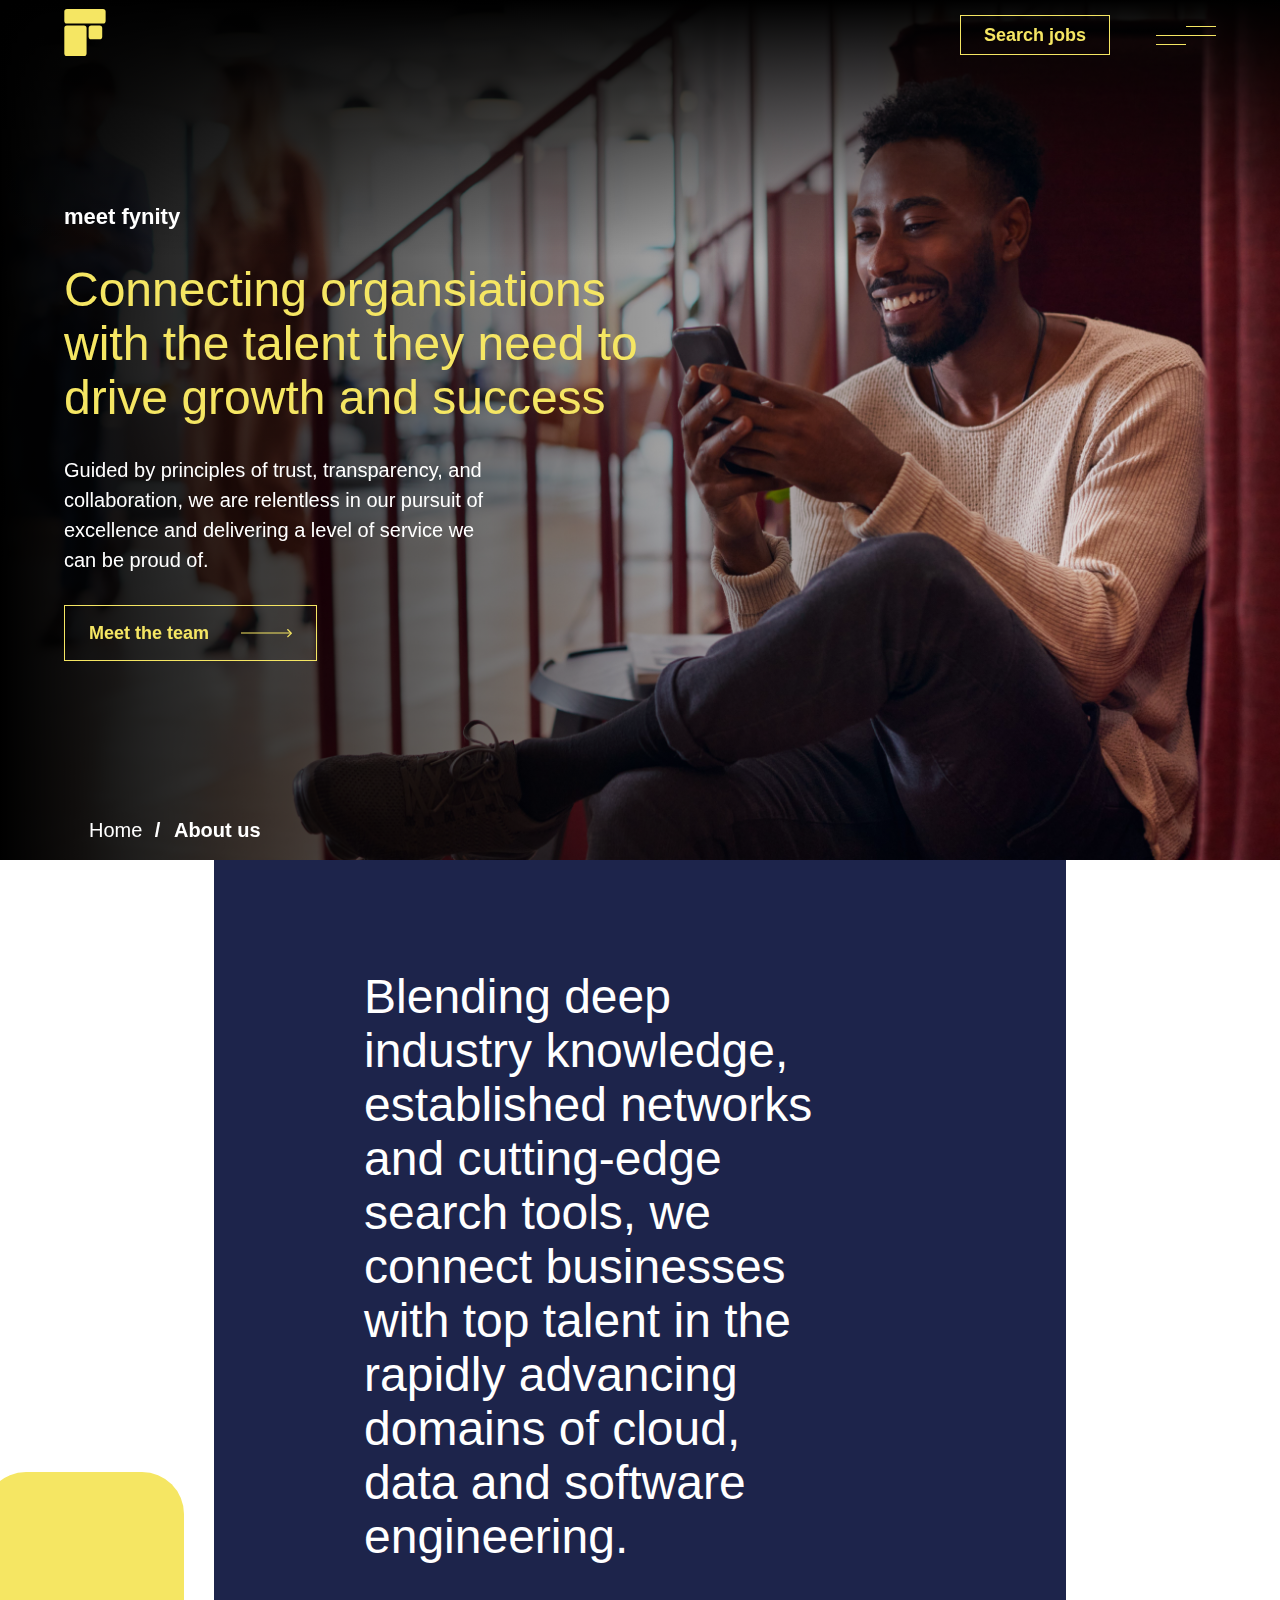
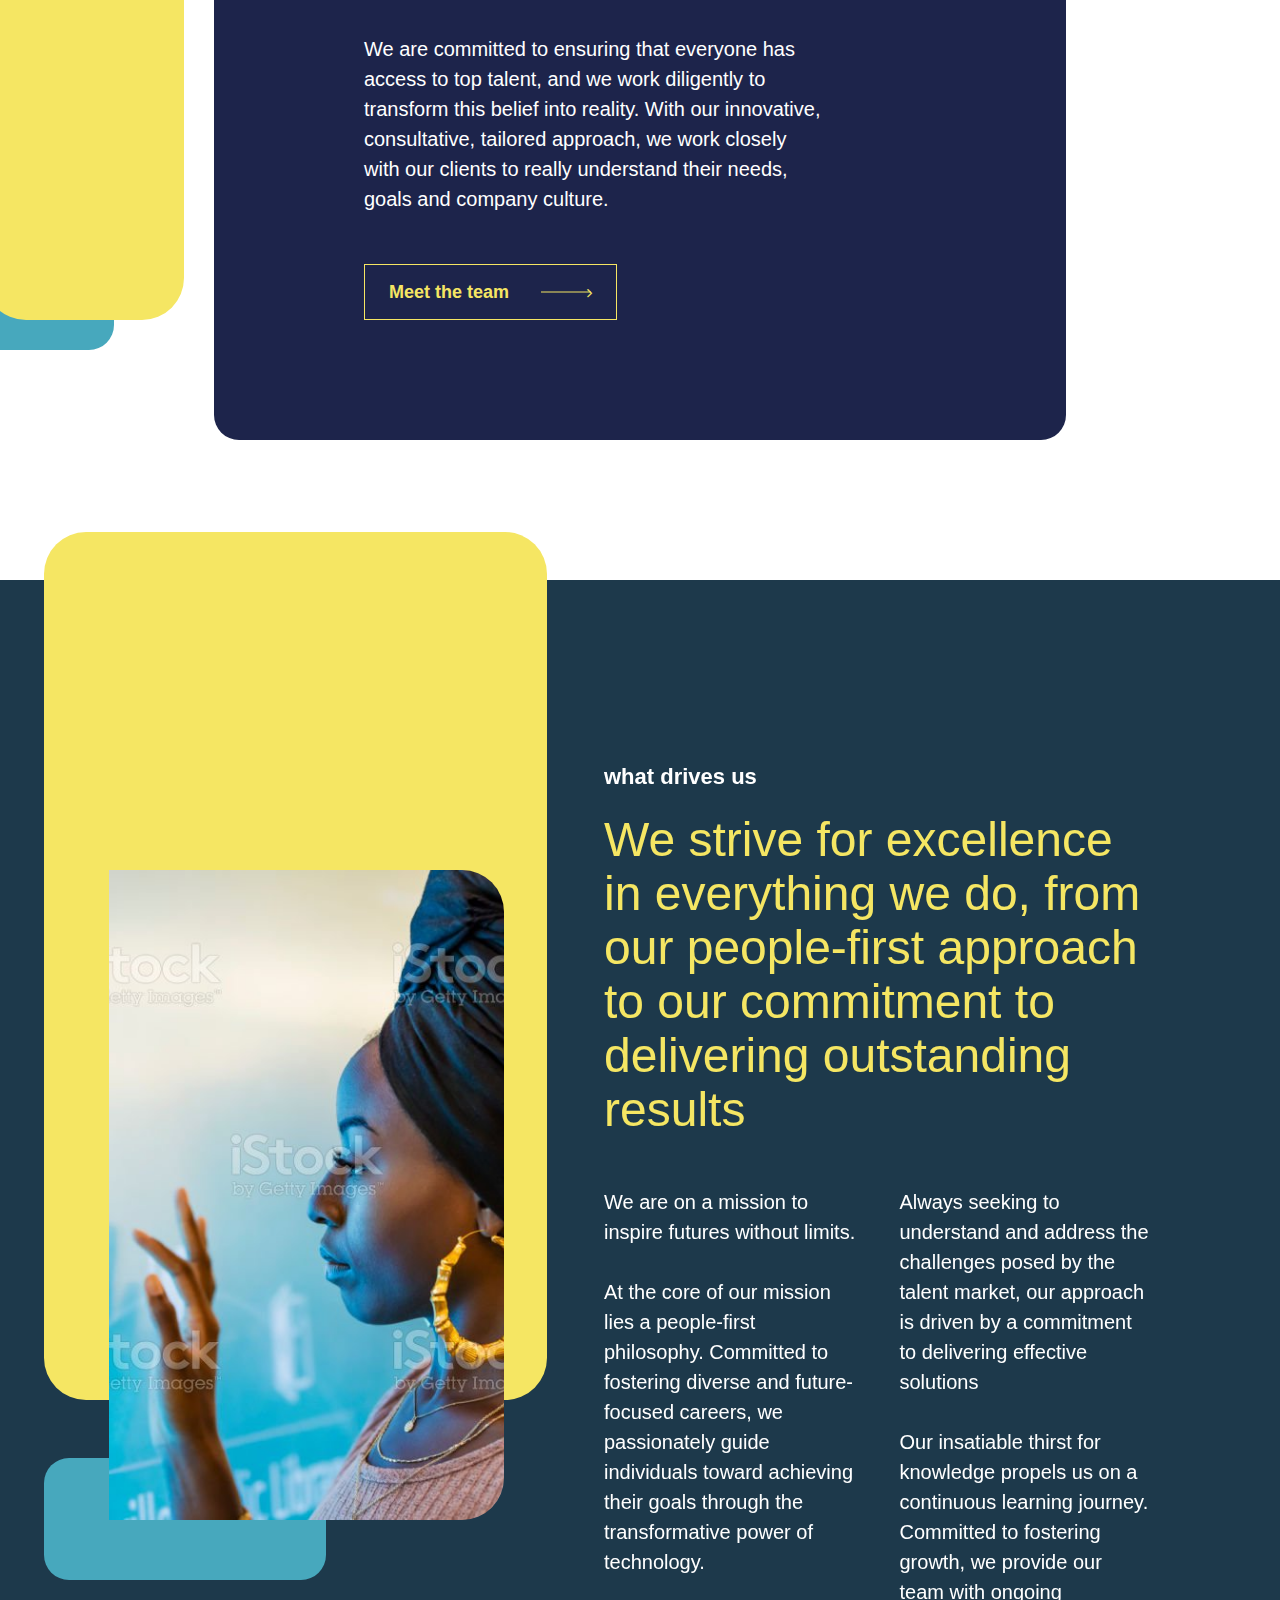
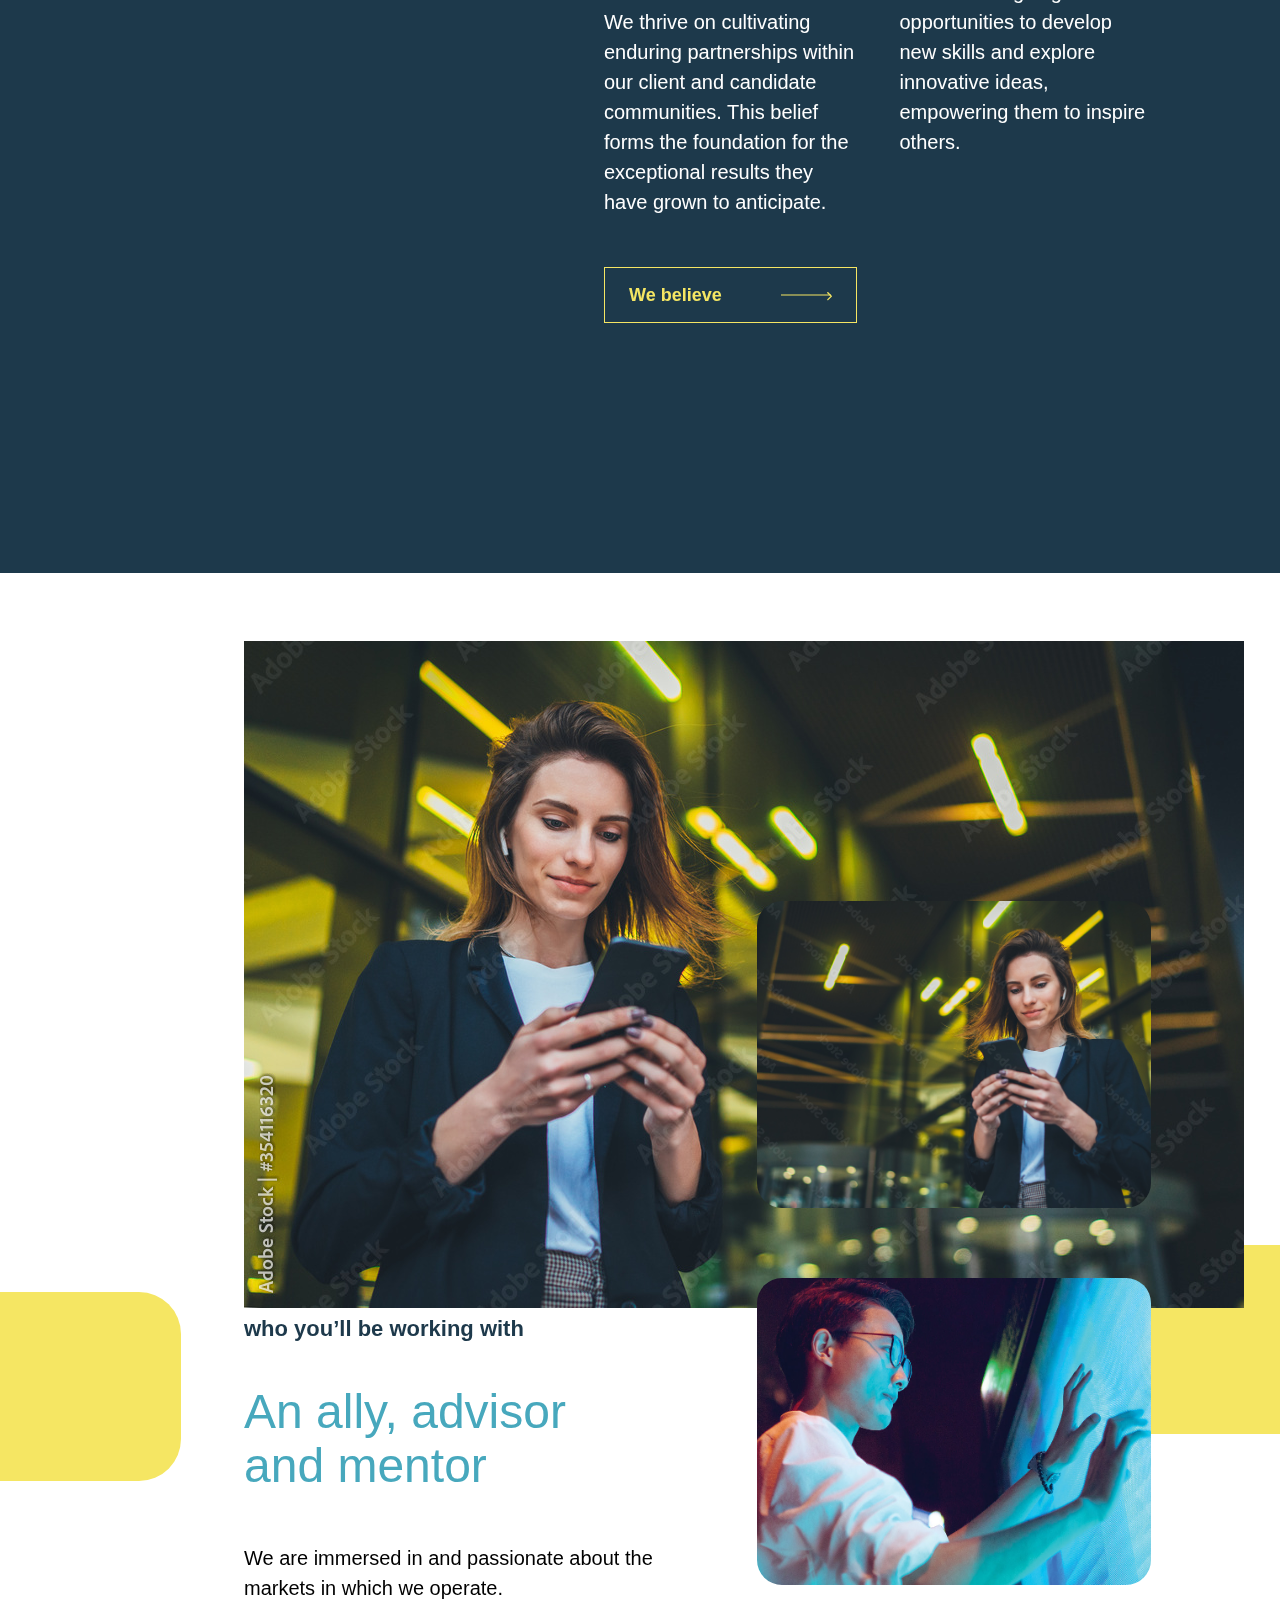
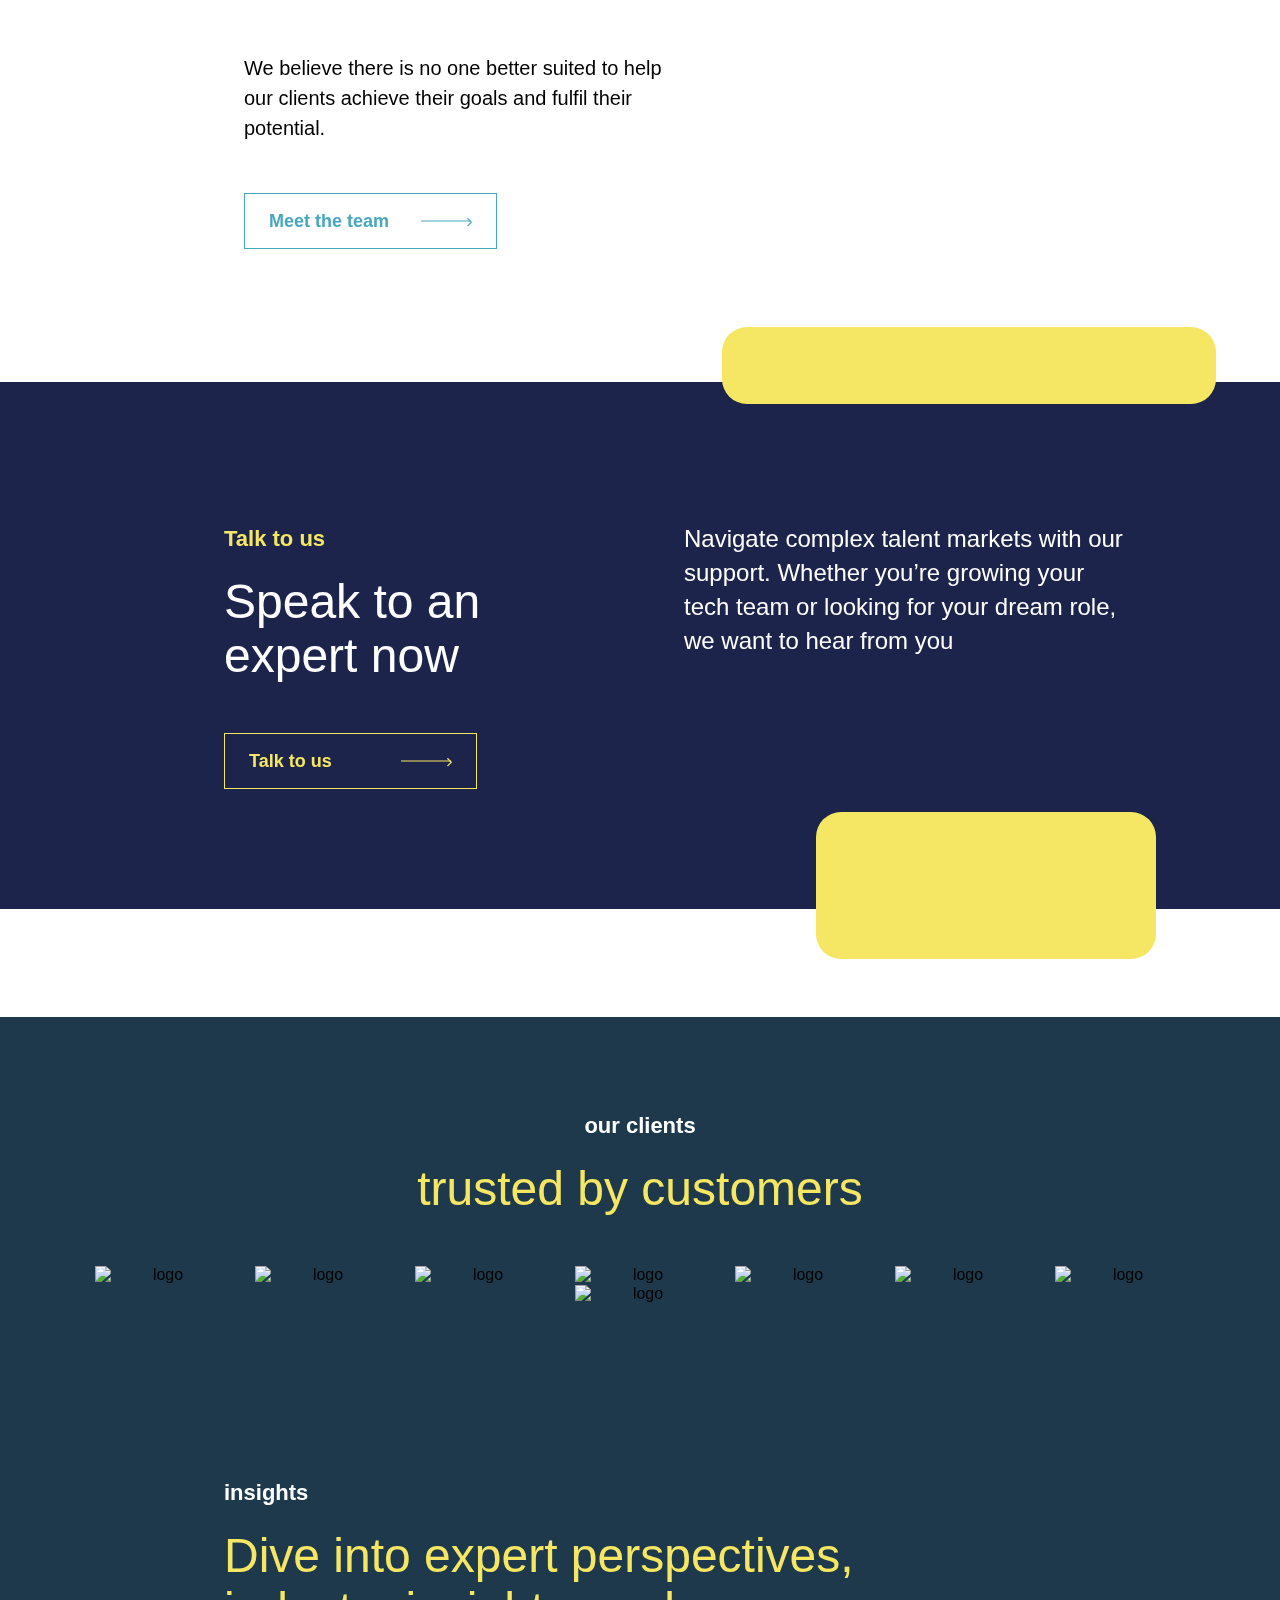
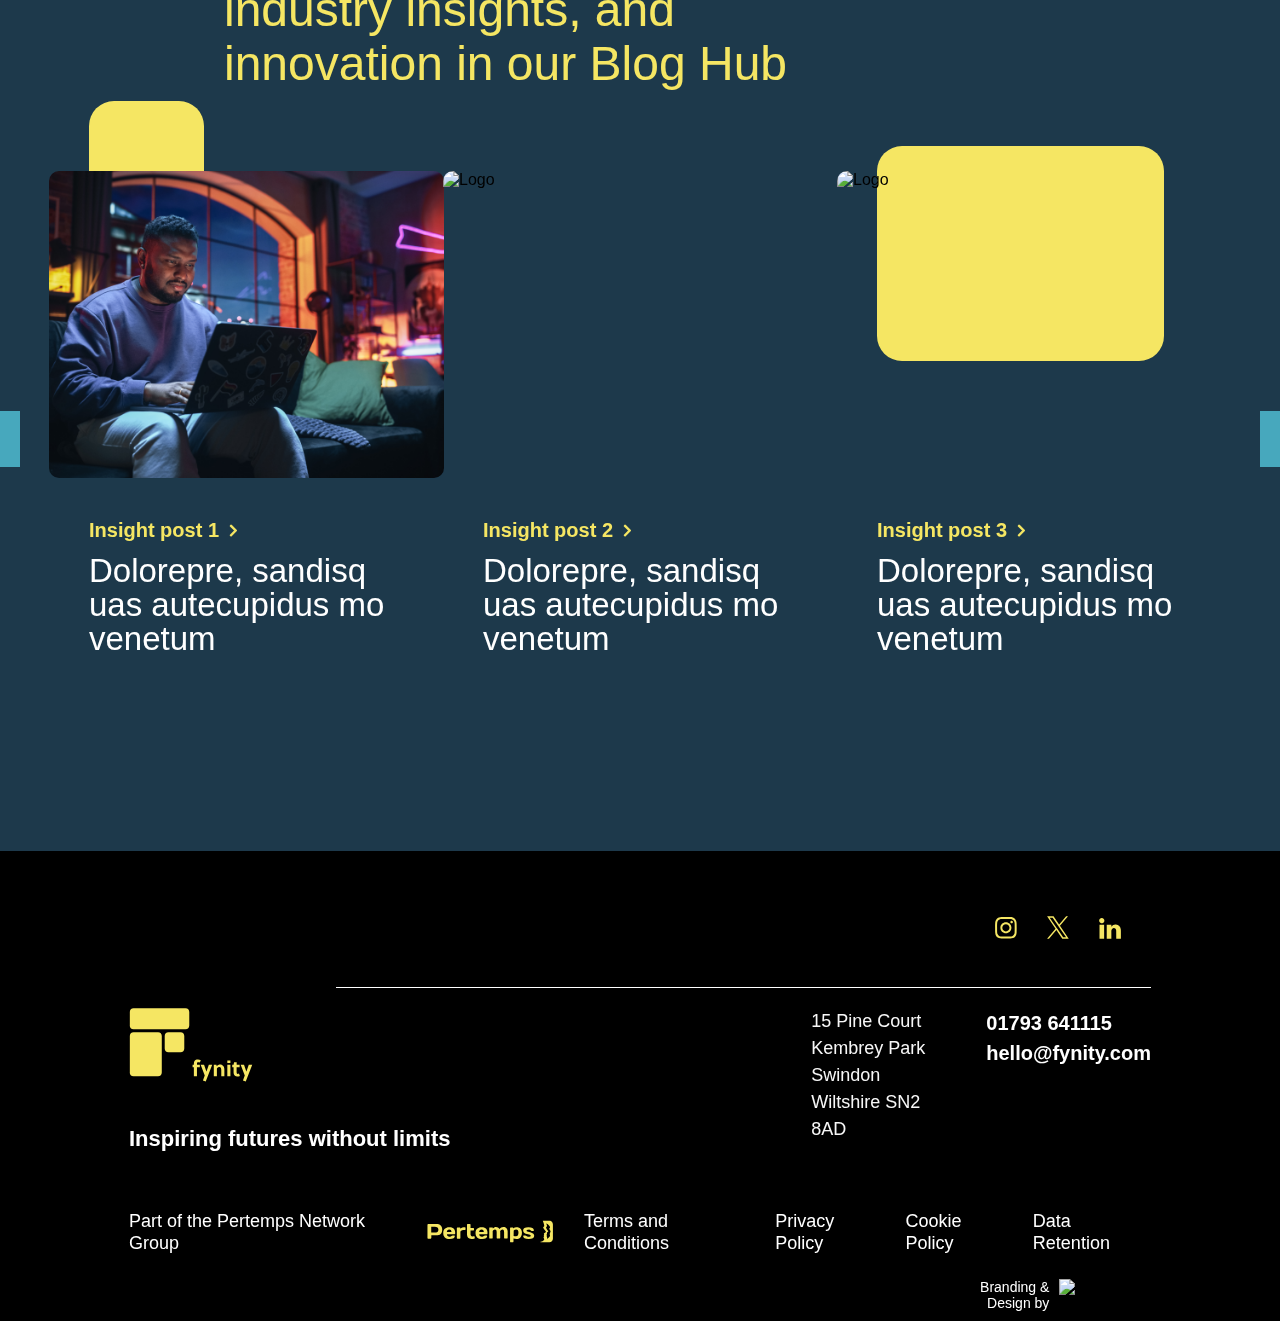
==== about-us/index.html @ 12df1237 "about us done" ====
<!DOCTYPE html>
<html lang="vi">
  <head>
    <!-- Required meta tags -->
    <meta charset="utf-8" />
    <meta
      name="viewport"
      content="width=device-width, initial-scale=1, shrink-to-fit=no"
    />
    <link rel="shortcut icon" type="image/png" href="" />
    <meta name="format-detection" content="telephone=no" />

    <!-- Font awesome -->
    <link
      rel="stylesheet"
      href="https://cdnjs.cloudflare.com/ajax/libs/font-awesome/4.7.0/css/font-awesome.min.css"
    />
    <!-- Slick CSS -->
    <link rel="stylesheet" href="../css/slick/slick.css" />

    <link rel="stylesheet" href="../css/index.css" />

    <title>Fynity - About Us</title>
  </head>

  <body>
    <!-- Start: Header -->
    <div class="header">
      <div class="container">
        <a href="/">
          <img
            src="../image/Branding Files/Fynity - Logos/Fynity-F-Icon Only-Yellow-RGB.svg"
            alt="Logo Fyniti"
            class="logo"
          />
        </a>
        <div class="right">
          <button class="btn-yellow">Search jobs</button>
          <div class="burger">
            <span class="line-1"></span>
            <span class="line-2"></span>
            <span class="line-3"></span>
          </div>
        </div>
        <div class="menu-fixed">
          <div class="close"></div>
          <div class="container">
            <div class="left-side">
              <a href="/">
                <img
                  src="../image/Branding Files/Fynity - Logos/Fynity-InLine-Logo-Yellow-RGB.svg"
                  alt=""
                  class="logo"
                />
              </a>
              <div class="links">
                <a href="#">Homepage</a>
                <a href="#">About us</a>
                <a href="#">Our Solutions</a>
                <a href="#">Candidates</a>
                <a href="#">Insights</a>
              </div>
            </div>
            <div class="right-side">
              <h3 class="title-base">Inspiring futures without limits</h3>
              <div class="contact">
                <a href="tel:+01793641115">01793 641115</a>
                <a href="mailto:hello@fynity.com">hello@fynity.com</a>
              </div>
              <div class="socials">
                <a href="#">
                  <img
                    src="../image/Icons/Fynity - Icons/Fynity_Social_Media_003.svg"
                    alt=""
                  />
                </a>
                <a href="#">
                  <img
                    src="../image/Icons/Fynity - Icons/Fynity_Social_Media_001.svg"
                    alt=""
                  />
                </a>
                <a href="#">
                  <img
                    src="../image/Icons/Fynity - Icons/Fynity_Social_Media_002.svg"
                    alt=""
                  />
                </a>
              </div>
              <div class="buttons">
                <button class="btn-yellow arrow">
                  Search jobs
                  <i
                    class="fa fa-angle-right icon-right"
                    aria-hidden="true"
                  ></i>
                </button>
                <button class="btn-yellow arrow">
                  Contact us
                  <i
                    class="fa fa-angle-right icon-right"
                    aria-hidden="true"
                  ></i>
                </button>
              </div>
            </div>
          </div>
        </div>
      </div>
    </div>
    <div class="header header-white">
      <div class="container">
        <a href="/">
          <img
            src="../image/Branding Files/Fynity - Logos/Fynity-F-Icon Only-Blue-RGB.svg"
            alt="Logo Fyniti"
            class="logo"
          />
        </a>
        <div class="right">
          <button class="btn-yellow blue">Search jobs</button>
          <div class="burger">
            <span class="line-1"></span>
            <span class="line-2"></span>
            <span class="line-3"></span>
          </div>
        </div>
        <div class="menu-fixed">
          <div class="close"></div>
          <div class="container">
            <div class="left-side">
              <a href="/">
                <img
                  src="../image/Branding Files/Fynity - Logos/Fynity-InLine-Logo-Yellow-RGB.svg"
                  alt=""
                  class="logo"
                />
              </a>
              <div class="links">
                <a href="#">Homepage</a>
                <a href="#">About us</a>
                <a href="#">Our Solutions</a>
                <a href="#">Candidates</a>
                <a href="#">Insights</a>
              </div>
            </div>
            <div class="right-side">
              <h3 class="title-base">Inspiring futures without limits</h3>
              <div class="contact">
                <a href="tel:+01793641115">01793 641115</a>
                <a href="mailto:hello@fynity.com">hello@fynity.com</a>
              </div>
              <div class="socials">
                <a href="#">
                  <img
                    src="../image/Icons/Fynity - Icons/Fynity_Social_Media_003.svg"
                    alt=""
                  />
                </a>
                <a href="#">
                  <img
                    src="../image/Icons/Fynity - Icons/Fynity_Social_Media_001.svg"
                    alt=""
                  />
                </a>
                <a href="#">
                  <img
                    src="../image/Icons/Fynity - Icons/Fynity_Social_Media_002.svg"
                    alt=""
                  />
                </a>
              </div>
              <div class="buttons">
                <button class="btn-yellow arrow">
                  Search jobs
                  <i
                    class="fa fa-angle-right icon-right"
                    aria-hidden="true"
                  ></i>
                </button>
                <button class="btn-yellow arrow">
                  Contact us
                  <i
                    class="fa fa-angle-right icon-right"
                    aria-hidden="true"
                  ></i>
                </button>
              </div>
            </div>
          </div>
        </div>
      </div>
    </div>
    <!-- End: Header -->

    <!-- Start: Home Page -->
    <div id="about-us">
      <div class="banner">
        <div class="container">
          <div class="left">
            <h3 class="title-base">meet fynity</h3>
            <h4 class="subtitle-base">
              Connecting organsiations with the talent they need to drive growth
              and success
            </h4>
            <p class="context-base">
              Guided by principles of trust, transparency, and collaboration, we
              are relentless in our pursuit of excellence and delivering a level
              of service we can be proud of.
            </p>
            <button class="btn-yellow arrow">
              Meet the team
              <i class="fa fa-angle-right icon-right" aria-hidden="true"></i>
            </button>
          </div>
        </div>
        <div class="breadcrumb">
          <div class="container">
            <li><a href="../">Home</a></li>
            <li>About us</li>
          </div>
        </div>
      </div>

      <div class="description">
        <div class="container">
          <div class="bluebox">
            <h4 class="subtitle-base c-white">
              Blending deep industry knowledge, established networks and
              cutting-edge search tools, we connect businesses with top talent
              in the rapidly advancing domains of cloud, data and software
              engineering.
            </h4>
            <p class="context-base">
              We are committed to ensuring that everyone has access to top
              talent, and we work diligently to transform this belief into
              reality. With our innovative, consultative, tailored approach, we
              work closely with our clients to really understand their needs,
              goals and company culture.
            </p>
            <button class="btn-yellow arrow">
              Meet the team
              <i class="fa fa-angle-right icon-right" aria-hidden="true"></i>
            </button>
          </div>
        </div>
      </div>

      <div class="drives-us">
        <div class="container">
          <div class="left">
            <div class="img"></div>
          </div>
          <div class="right">
            <h3 class="title-base">what drives us</h3>
            <h4 class="subtitle-base">
              We strive for excellence in everything we do, from our
              people-first approach to our commitment to delivering outstanding
              results
            </h4>
            <div class="wrapper">
              <p class="context-base">
                We are on a mission to inspire futures without limits.
                <br /><br />At the core of our mission lies a people-first
                philosophy. Committed to fostering diverse and future-focused
                careers, we passionately guide individuals toward achieving
                their goals through the transformative power of technology.
                <br /><br />We thrive on cultivating enduring partnerships
                within our client and candidate communities. This belief forms
                the foundation for the exceptional results they have grown to
                anticipate.
              </p>
              <p class="context-base">
                Always seeking to understand and address the challenges posed by
                the talent market, our approach is driven by a commitment to
                delivering effective solutions <br /><br />Our insatiable thirst
                for knowledge propels us on a continuous learning journey.
                Committed to fostering growth, we provide our team with ongoing
                opportunities to develop new skills and explore innovative
                ideas, empowering them to inspire others.
              </p>
            </div>
            <button class="btn-yellow arrow">
              We believe
              <i class="fa fa-angle-right icon-right" aria-hidden="true"></i>
            </button>
          </div>
        </div>
      </div>

      <div class="working-with">
        <div class="container">
          <div class="left">
            <img
              class="img"
              src="../image/Stock Images/Fynity - Website Imagery/About Us/Fynity - About_Us_Image_3_LOW_RES.jpeg"
              alt=""
              class="SP"
            />
            <h3 class="title-base c-blue-bold">who you’ll be working with</h3>
            <h4 class="subtitle-base c-blue">An ally, advisor and mentor</h4>
            <p class="context-base c-black">
              We are immersed in and passionate about the markets in which we
              operate.
            </p>
            <p class="context-base c-black">
              We believe there is no one better suited to help our clients
              achieve their goals and fulfil their potential.
            </p>
            <button class="btn-yellow arrow blue">
              Meet the team
              <i class="fa fa-angle-right icon-right" aria-hidden="true"></i>
            </button>
          </div>
          <div class="right">
            <img
              src="../image/Stock Images/Fynity - Website Imagery/About Us/Fynity - About_Us_Image_3_LOW_RES.jpeg"
              alt=""
              class="PC"
            />
            <img
              src="../image/Stock Images/Fynity - Website Imagery/About Us/Fynity - About_Us_Image_4_LOW_RES.jpg"
              alt=""
            />
          </div>
        </div>
      </div>

      <div class="talk-to-us">
        <div class="container">
          <div class="left">
            <h3 class="title-base">Talk to us</h3>
            <h4 class="subtitle-base">Speak to an expert now</h4>
            <button class="btn-yellow arrow">
              Talk to us
              <i class="fa fa-angle-right icon-right" aria-hidden="true"></i>
            </button>
          </div>
          <div class="right">
            <p class="context-base">
              Navigate complex talent markets with our support. Whether you’re
              growing your tech team or looking for your dream role, we want to
              hear from you
            </p>
            <button class="btn-yellow arrow">
              Talk to us
              <i class="fa fa-angle-right icon-right" aria-hidden="true"></i>
            </button>
          </div>
        </div>
      </div>

      <div class="our-clients">
        <div class="container">
          <h3 class="title-base">our clients</h3>
          <h4 class="subtitle-base">trusted by customers</h4>
          <div class="wrapper">
            <div class="items">
              <img
                src="https://e7.pngegg.com/pngimages/875/440/png-clipart-logo-google-cloud-platform-cloud-computing-font-cloud-computing-text-cloud.png"
                alt="logo"
              />
              <img
                src="https://image.pngaaa.com/753/4173753-middle.png"
                alt="logo"
              />
              <img
                src="https://w7.pngwing.com/pngs/862/624/png-transparent-aws-vector-brand-logos-icon.png"
                alt="logo"
              />
              <img
                src="https://e7.pngegg.com/pngimages/875/440/png-clipart-logo-google-cloud-platform-cloud-computing-font-cloud-computing-text-cloud.png"
                alt="logo"
              />
              <img
                src="https://image.pngaaa.com/753/4173753-middle.png"
                alt="logo"
              />
              <img
                src="https://w7.pngwing.com/pngs/862/624/png-transparent-aws-vector-brand-logos-icon.png"
                alt="logo"
              />
              <img
                src="https://e7.pngegg.com/pngimages/875/440/png-clipart-logo-google-cloud-platform-cloud-computing-font-cloud-computing-text-cloud.png"
                alt="logo"
              />
              <img
                src="https://image.pngaaa.com/753/4173753-middle.png"
                alt="logo"
              />
            </div>
          </div>
        </div>
      </div>

      <div class="insights">
        <div class="container">
          <div class="content">
            <h3 class="title-base">insights</h3>
            <h4 class="subtitle-base">
              Dive into expert perspectives, industry insights, and innovation
              in our Blog Hub
            </h4>
          </div>
          <div class="slider-insights">
            <div class="item">
              <img
                src="../image/Stock Images/Fynity - Website Imagery/Insights/Fynity - Insights_Image_1.jpeg"
                alt="Logo"
              />
              <h3>
                Insight post 1
                <i class="fa fa-angle-right" aria-hidden="true"></i>
              </h3>
              <h4>Dolorepre, sandisq uas autecupidus mo venetum</h4>
            </div>
            <div class="item">
              <img
                src="../image/Stock Images/Fynity - Website Imagery/Insights/Fynity - Insights_Image_2.jpeg"
                alt="Logo"
              />
              <h3>
                Insight post 2
                <i class="fa fa-angle-right" aria-hidden="true"></i>
              </h3>
              <h4>Dolorepre, sandisq uas autecupidus mo venetum</h4>
            </div>
            <div class="item">
              <img
                src="../image/Stock Images/Fynity - Website Imagery/Insights/Fynity - Insights_Image_3.jpg"
                alt="Logo"
              />
              <h3>
                Insight post 3
                <i class="fa fa-angle-right" aria-hidden="true"></i>
              </h3>
              <h4>Dolorepre, sandisq uas autecupidus mo venetum</h4>
            </div>
            <div class="item">
              <img
                src="../image/Stock Images/Fynity - Website Imagery/Insights/Fynity - Insights_Image_1.jpeg"
                alt="Logo"
              />
              <h3>
                Insight post 1
                <i class="fa fa-angle-right" aria-hidden="true"></i>
              </h3>
              <h4>Dolorepre, sandisq uas autecupidus mo venetum</h4>
            </div>
            <div class="item">
              <img
                src="../image/Stock Images/Fynity - Website Imagery/Insights/Fynity - Insights_Image_2.jpeg"
                alt="Logo"
              />
              <h3>
                Insight post 2
                <i class="fa fa-angle-right" aria-hidden="true"></i>
              </h3>
              <h4>Dolorepre, sandisq uas autecupidus mo venetum</h4>
            </div>
            <div class="item">
              <img
                src="../image/Stock Images/Fynity - Website Imagery/Insights/Fynity - Insights_Image_3.jpg"
                alt="Logo"
              />
              <h3>
                Insight post 3
                <i class="fa fa-angle-right" aria-hidden="true"></i>
              </h3>
              <h4>Dolorepre, sandisq uas autecupidus mo venetum</h4>
            </div>
          </div>
        </div>
      </div>
    </div>
    <!-- End: Home Page -->

    <!-- Start: Footer -->
    <div class="footer">
      <div class="container">
        <div class="logos PC">
          <a href="#">
            <img
              src="../image/Icons/Fynity - Icons/Fynity_Social_Media_003.svg"
              alt=""
            />
          </a>
          <a href="#">
            <img
              src="../image/Icons/Fynity - Icons/Fynity_Social_Media_001.svg"
              alt=""
            />
          </a>
          <a href="#">
            <img
              src="../image/Icons/Fynity - Icons/Fynity_Social_Media_002.svg"
              alt=""
            />
          </a>
        </div>
        <div class="info">
          <div class="left">
            <a href="/">
              <img
                src="../image/Branding Files/Fynity - Logos/Fynity-InLine-Logo-Yellow-RGB.svg"
                alt=""
                class="logo"
              />
            </a>
            <h3 class="title-base">Inspiring futures without limits</h3>
          </div>
          <div class="right">
            <p class="address">
              15 Pine Court Kembrey Park Swindon Wiltshire SN2 8AD
            </p>
            <div class="contact">
              <a href="tel:+01793641115">01793 641115</a>
              <a href="mailto:hello@fynity.com">hello@fynity.com</a>
            </div>
          </div>
        </div>
        <div class="logos SP">
          <a href="#">
            <img
              src="../image/Icons/Fynity - Icons/Fynity_Social_Media_003.svg"
              alt=""
            />
          </a>
          <a href="#">
            <img
              src="../image/Icons/Fynity - Icons/Fynity_Social_Media_001.svg"
              alt=""
            />
          </a>
          <a href="#">
            <img
              src="../image/Icons/Fynity - Icons/Fynity_Social_Media_002.svg"
              alt=""
            />
          </a>
        </div>
        <div class="links">
          <div class="left">
            <p>
              Part of the Pertemps Network Group
              <img
                src="../image/Icons/Fynity - Icons/Fynity_Icon_Pertemps.svg"
                alt="Pertemps"
              />
            </p>
          </div>
          <div class="right">
            <a href="#">Terms and Conditions</a>
            <a href="#">Privacy Policy</a>
            <a href="#">Cookie Policy</a>
            <a href="#">Data Retention</a>
          </div>
        </div>
        <div class="copyright">
          <p>Branding & Design by</p>
          <img src="" alt="Logo 1721" />
        </div>
      </div>
    </div>
    <!-- End: Footer -->

    <!-- jQuery first, then Popper -->
    <script src="../js/jquery3.2.1/jquery3.2.1.min.js"></script>
    <script src="../js/popper/popper.min.js"></script>
    <script src="../js/slick/slick.min.js"></script>
    <script src="../js/header.js"></script>
    <script src="../js/index.js"></script>
  </body>
</html>
---- css/index.css ----
@charset "UTF-8";
@font-face {
  font-family: "";
  src: url("");
}
* {
  box-sizing: border-box;
  margin: 0;
  padding: 0;
}

* {
  outline: none;
}

html {
  line-height: 1.15;
  -webkit-text-size-adjust: 100%;
  overflow-x: hidden;
}

body {
  margin: 0;
  overflow-x: hidden;
}

main {
  display: block;
}

h1 {
  font-size: 2em;
  margin: 0.67em 0;
}

hr {
  box-sizing: content-box;
  height: 0;
  overflow: visible;
}

pre {
  font-family: monospace, monospace;
  font-size: 1em;
}

a {
  background-color: transparent;
  display: inline-block;
  text-decoration: none;
}

abbr[title] {
  border-bottom: none;
  text-decoration: underline;
  -webkit-text-decoration: underline dotted;
          text-decoration: underline dotted;
}

b,
strong {
  font-weight: bolder;
}

code,
kbd,
samp {
  font-family: monospace, monospace;
  font-size: 1em;
}

small {
  font-size: 80%;
}

sub,
sup {
  font-size: 75%;
  line-height: 0;
  position: relative;
  vertical-align: baseline;
}

li {
  list-style: none;
}

sub {
  bottom: -0.25em;
}

sup {
  top: -0.5em;
}

img {
  border-style: none;
}

button,
input,
optgroup,
select,
textarea {
  font-family: inherit;
  font-size: 100%;
  line-height: 1.15;
  margin: 0;
}

button,
input {
  overflow: visible;
}

button,
select {
  text-transform: none;
}

button,
[type=button],
[type=reset],
[type=submit] {
  -webkit-appearance: button;
  cursor: pointer;
}

button::-moz-focus-inner,
[type=button]::-moz-focus-inner,
[type=reset]::-moz-focus-inner,
[type=submit]::-moz-focus-inner {
  border-style: none;
  padding: 0;
}

button:-moz-focusring,
[type=button]:-moz-focusring,
[type=reset]:-moz-focusring,
[type=submit]:-moz-focusring {
  outline: 1px dotted ButtonText;
}

fieldset {
  padding: 0.35em 0.75em 0.625em;
}

legend {
  box-sizing: border-box;
  color: inherit;
  display: table;
  max-width: 100%;
  padding: 0;
  white-space: normal;
}

progress {
  vertical-align: baseline;
}

textarea {
  overflow: auto;
}

[type=checkbox],
[type=radio] {
  box-sizing: border-box;
  padding: 0;
}

[type=number]::-webkit-inner-spin-button,
[type=number]::-webkit-outer-spin-button {
  height: auto;
}

[type=search] {
  -webkit-appearance: textfield;
  outline-offset: -2px;
}

[type=search]::-webkit-search-decoration {
  -webkit-appearance: none;
}

::-webkit-file-upload-button {
  -webkit-appearance: button;
  font: inherit;
}

details {
  display: block;
}

summary {
  display: list-item;
}

template {
  display: none;
}

[hidden] {
  display: none;
}

.visible-bottom-to-top,
.visible-top-to-bottom,
.visible-left-to-right,
.visible-right-to-left {
  visibility: hidden;
}

.slide-bottom-to-top {
  animation-name: slideBottomToTop;
  -webkit-animation-name: slideBottomToTop;
  animation-duration: 1s;
  -webkit-animation-duration: 1s;
  visibility: visible;
}

.slide-top-to-bottom {
  animation-name: slideTopToBottom;
  -webkit-animation-name: slideTopToBottom;
  animation-duration: 1s;
  -webkit-animation-duration: 1s;
  visibility: visible;
}

.slide-left-to-right {
  animation-name: slideLeftToRight;
  -webkit-animation-name: slideLeftToRight;
  animation-duration: 1s;
  -webkit-animation-duration: 1s;
  visibility: visible;
}

.slide-right-to-left {
  animation-name: slideRightToLeft;
  -webkit-animation-name: slideRightToLeft;
  animation-duration: 1s;
  -webkit-animation-duration: 1s;
  visibility: visible;
}

@keyframes slideBottomToTop {
  0% {
    opacity: 0;
    transform: translateY(70%);
    -webkit-transform: translateY(70%);
    -moz-transform: translateY(70%);
    -ms-transform: translateY(70%);
    -o-transform: translateY(70%);
  }
  100% {
    opacity: 1;
    transform: translateY(0%);
    -webkit-transform: translateY(0%);
    -moz-transform: translateY(0%);
    -ms-transform: translateY(0%);
    -o-transform: translateY(0%);
  }
}
@keyframes slideTopToBottom {
  0% {
    opacity: 0;
    transform: translateY(-70%);
    -webkit-transform: translateY(-70%);
    -moz-transform: translateY(-70%);
    -ms-transform: translateY(-70%);
    -o-transform: translateY(-70%);
  }
  100% {
    opacity: 1;
    transform: translateY(0%);
    -webkit-transform: translateY(0%);
    -moz-transform: translateY(0%);
    -ms-transform: translateY(0%);
    -o-transform: translateY(0%);
  }
}
@keyframes slideLeftToRight {
  0% {
    opacity: 0;
    transform: translateX(-70%);
    -webkit-transform: translateX(-70%);
    -moz-transform: translateX(-70%);
    -ms-transform: translateX(-70%);
    -o-transform: translateX(-70%);
  }
  100% {
    opacity: 1;
    transform: translateX(0%);
    -webkit-transform: translateX(0%);
    -moz-transform: translateX(0%);
    -ms-transform: translateX(0%);
    -o-transform: translateX(0%);
  }
}
@keyframes slideRightToLeft {
  0% {
    opacity: 0;
    transform: translateX(70%);
    -webkit-transform: translateX(70%);
    -moz-transform: translateX(70%);
    -ms-transform: translateX(70%);
    -o-transform: translateX(70%);
  }
  100% {
    opacity: 1;
    transform: translateX(0%);
    -webkit-transform: translateX(0%);
    -moz-transform: translateX(0%);
    -ms-transform: translateX(0%);
    -o-transform: translateX(0%);
  }
}
.collapsible {
  background-color: #777;
  color: white;
  cursor: pointer;
  padding: 18px;
  width: 100%;
  border: none;
  text-align: left;
  outline: none;
  font-size: 15px;
}
.collapsible:after {
  content: "+";
  color: white;
  font-weight: bold;
  float: right;
  margin-left: 5px;
}
.collapsible.active, .collapsible:hover {
  background-color: #555;
}
.collapsible.active:after {
  content: "−";
}

.content-collapse {
  padding: 0 18px;
  max-height: 0;
  overflow: hidden;
  transition: max-height 0.2s ease-out;
  background-color: #f1f1f1;
}

.container {
  width: 90%;
  max-width: 1240px;
  margin: auto;
}

.title-base {
  font-size: 22px;
  line-height: 1.5;
  color: #ffffff;
  font-weight: 600;
}

.subtitle-base {
  font-size: 48px;
  line-height: 1.125;
  color: #F5E663;
  font-weight: 300;
}

.context-base {
  font-size: 20px;
  line-height: 1.5;
  color: #ffffff;
}

.btn-yellow {
  min-width: 150px;
  font-size: 18px;
  color: #F5E663;
  font-weight: 600;
  line-height: 34px;
  padding: 10px 24px;
  background: none;
  border: 1px solid #F5E663;
  position: relative;
  z-index: 1;
}
.btn-yellow::before {
  content: "";
  width: 0;
  height: 100%;
  background: #F5E663;
  transition: 0.3s ease-in-out;
  position: absolute;
  top: 0;
  left: 0;
  z-index: -1;
  opacity: 0;
}
.btn-yellow:hover {
  color: #000000;
}
.btn-yellow:hover::before {
  width: 100%;
  opacity: 1;
}
.btn-yellow:hover.blue {
  color: #000000;
}
.btn-yellow:hover.blue::before {
  background: #47A8BD;
}
.btn-yellow.arrow {
  width: 253px;
  display: flex;
  justify-content: space-between;
  align-items: center;
  position: relative;
}
.btn-yellow.arrow::after {
  content: "";
  width: 50px;
  height: 1px;
  background: #F5E663;
  position: absolute;
  top: 50%;
  right: 25px;
  transform: translateY(-50%);
  transition: 0.3s ease-in-out;
}
.btn-yellow.arrow:hover::after {
  width: 72px;
  background: #000000;
}
.btn-yellow.arrow:hover .icon-right {
  color: #000000;
}
.btn-yellow.arrow .icon-right {
  color: #F5E663;
  font-size: 15px !important;
}
.btn-yellow.blue {
  color: #47A8BD;
  border-color: #47A8BD;
}
.btn-yellow.blue::after {
  background: #47A8BD;
}
.btn-yellow.blue:hover {
  color: #ffffff;
}
.btn-yellow.blue:hover::after {
  background: #ffffff;
}
.btn-yellow.blue:hover .icon-right {
  color: #ffffff;
}
.btn-yellow.blue .icon-right {
  color: #47A8BD;
}
.btn-yellow.bg-yellow {
  background: #F5E663;
  color: #000000;
}
.btn-yellow.bg-yellow::after {
  background: #000000;
}
.btn-yellow.bg-yellow .icon-right {
  color: #000000;
}

.c-white {
  color: #ffffff;
}

.c-black {
  color: #000000;
}

.c-yellow {
  color: #F5E663;
}

.c-blue {
  color: #47A8BD;
}

.c-blue-bold {
  color: #1D394B;
}

.slick-next,
.slick-prev {
  width: 56px;
  height: 56px;
  font-size: 0;
  background: #47A8BD;
  border: none;
  position: absolute;
  top: 50%;
  transform: translateY(-50%);
}
.slick-next::before,
.slick-prev::before {
  content: "";
  border: solid #ffffff;
  border-width: 0 3px 3px 0;
  display: inline-block;
  padding: 7px;
  transform: rotate(-45deg);
  position: absolute;
  top: 50%;
  left: calc(50% - 4px);
  transform: translate(-50%, -50%) rotate(-45deg);
}

.slick-prev {
  right: auto;
}

.SP {
  display: none !important;
}

.banner {
  height: 720px;
  background: url("https://hoanghamobile.com/tin-tuc/wp-content/uploads/2023/07/background-dep-don-gian.jpg") center/cover;
  padding: 110px 0;
  display: flex;
  flex-direction: column;
  justify-content: flex-end;
}
.banner .container .left {
  width: 50%;
}
.banner .container .left .logo {
  width: 170px;
  height: 102px;
  margin-bottom: 25px;
}

.talk-to-us {
  padding: 140px 0 120px;
  background: #1D244B;
  margin-bottom: 108px;
}
.talk-to-us .container {
  display: flex;
  position: relative;
}
.talk-to-us .container::before {
  content: "";
  width: 494px;
  height: 77px;
  background: #F5E663;
  border-radius: 25px;
  position: absolute;
  top: -195px;
  right: 0;
}
.talk-to-us .container::after {
  content: "";
  width: 340px;
  height: 147px;
  background: #F5E663;
  border-radius: 25px;
  position: absolute;
  bottom: -170px;
  right: 60px;
}
.talk-to-us .container .left {
  padding: 0 160px;
}
.talk-to-us .container .left .title-base {
  color: #F5E663;
  margin-bottom: 20px;
}
.talk-to-us .container .left .subtitle-base {
  color: #ffffff;
  max-width: 300px;
  margin-bottom: 50px;
}
.talk-to-us .container .right {
  max-width: 440px;
}
.talk-to-us .container .right .context-base {
  font-size: 24px;
  line-height: 34px;
}
.talk-to-us .container .right .btn-yellow {
  display: none;
}

.our-clients {
  padding: 92px 0 76px;
  text-align: center;
  background: #1D394B;
}
.our-clients .title-base {
  margin-bottom: 20px;
}
.our-clients .subtitle-base {
  margin-bottom: 50px;
}
.our-clients .items {
  display: flex;
  justify-content: center;
  align-items: center;
  flex-wrap: wrap;
}
.our-clients .items img {
  width: 130px;
  margin: 0 15px;
}

.insights {
  padding: 97px 0 145px;
  background: #1D394B;
}
.insights .content {
  padding-left: 160px;
}
.insights .content .title-base {
  margin-bottom: 20px;
}
.insights .content .subtitle-base {
  max-width: 668px;
  margin-bottom: 80px;
}
.insights .slider-insights {
  width: calc(100% + 30px);
  margin-left: -15px;
  position: relative;
  z-index: 1;
}
.insights .slider-insights::before {
  content: "";
  width: 115px;
  height: 202px;
  background: #F5E663;
  border-radius: 25px;
  position: absolute;
  top: -70px;
  left: 40px;
}
.insights .slider-insights::after {
  content: "";
  width: 287px;
  height: 215px;
  background: #F5E663;
  border-radius: 25px;
  position: absolute;
  top: -25px;
  right: 67px;
  z-index: -1;
}
.insights .slider-insights .item {
  display: block !important;
  width: 395px !important;
  margin: auto;
  position: relative;
}
.insights .slider-insights .item::before {
  content: "";
  width: 0;
  height: 100%;
  background: #000000;
  opacity: 0.3;
  position: absolute;
  top: 0;
  left: 0;
  transition: 0.3s ease-in-out;
}
.insights .slider-insights .item:hover::before {
  width: 100%;
}
.insights .slider-insights .item:hover h3,
.insights .slider-insights .item:hover h4 {
  color: #ffffff;
}
.insights .slider-insights .item:hover i {
  color: #ffffff;
  left: 15px;
}
.insights .slider-insights .item img {
  width: 100%;
  height: 307px;
  border-radius: 10px;
  -o-object-fit: cover;
     object-fit: cover;
}
.insights .slider-insights .item h3 {
  font-size: 20px;
  line-height: 24px;
  padding: 40px 40px 12px;
  font-weight: 800;
  color: #F5E663;
  position: relative;
  transition: 0.3s ease-in-out;
}
.insights .slider-insights .item i {
  font-weight: 800;
  position: relative;
  left: 5px;
  transition: 0.3s ease-in-out;
}
.insights .slider-insights .item h4 {
  font-size: 33px;
  line-height: 34px;
  color: #ffffff;
  font-weight: 300;
  padding: 0 40px 50px;
  position: relative;
  transition: 0.3s ease-in-out;
}
.insights .slider-insights .slick-next,
.insights .slider-insights .slick-prev {
  right: -85px;
}
.insights .slider-insights .slick-prev {
  transform: translateY(-50%) scaleX(-1);
  left: -85px;
}

.breadcrumb {
  position: absolute;
  width: 100%;
  bottom: 0;
}
.breadcrumb .container {
  padding: 15px 25px;
}
.breadcrumb li {
  display: inline;
  font-weight: 600;
  font-size: 20px;
  line-height: 1.5;
  color: #ffffff;
}
.breadcrumb li + li:before {
  padding: 8px;
  color: #ffffff;
  content: "/ ";
}
.breadcrumb li a {
  color: #ffffff;
  font-weight: 400;
  text-decoration: none;
}

@media (max-width: 1270px) {
  .container {
    max-width: 960px;
  }
  .talk-to-us .container .left {
    padding: 0 30px;
  }
  .insights .slider-insights .item {
    width: 275px !important;
  }
  .insights .slider-insights .item img {
    height: 250px;
  }
}
@media (max-width: 992px) {
  .container {
    max-width: 720px;
  }
}
@media (max-width: 768px) {
  .container {
    width: calc(100% - 50px);
  }
  .title-base {
    font-size: 18px;
  }
  .subtitle-base {
    font-size: 33px;
  }
  .context-base {
    font-size: 16px;
  }
  .btn-yellow {
    font-size: 16px;
    line-height: 28px;
    padding: 10px 16px;
  }
  .btn-yellow.arrow {
    width: 214px;
  }
  .btn-yellow.arrow::after {
    width: 35px;
    right: 17px;
  }
  .btn-yellow.arrow:hover::after {
    width: 57px;
  }
  .slick-next,
  .slick-prev {
    background: none;
  }
  .PC {
    display: none !important;
  }
  .SP {
    display: block !important;
  }
  .banner {
    padding: 0 0 100px;
    height: 100vh;
  }
  .banner .container {
    margin: 0 auto;
  }
  .banner .container .left {
    width: 100%;
  }
  .banner .container .left .subtitle-base {
    font-size: 40px;
  }
  .talk-to-us {
    padding: 73px 0 80px;
    margin-bottom: 0;
  }
  .talk-to-us .container {
    flex-direction: column;
  }
  .talk-to-us .container::before, .talk-to-us .container::after {
    content: none;
  }
  .talk-to-us .container .left {
    padding: 0;
  }
  .talk-to-us .container .left .btn-yellow {
    display: none;
  }
  .talk-to-us .container .right .context-base {
    font-size: 16px;
    line-height: 20px;
    font-weight: 500;
    margin-bottom: 50px;
  }
  .talk-to-us .container .right .btn-yellow {
    display: flex;
    text-align: left;
  }
  .our-clients {
    padding: 73px 0 60px;
  }
  .our-clients .subtitle-base {
    max-width: 200px;
    margin: 0 auto 20px;
  }
  .our-clients .wrapper {
    width: calc(100% + 50px);
    overflow: auto;
    margin-left: -25px;
  }
  .our-clients .items {
    width: 1280px;
  }
  .insights {
    padding: 60px 0 90px;
  }
  .insights .content {
    padding-left: 0;
  }
  .insights .content .subtitle-base {
    margin-bottom: 45px;
  }
  .insights .slider-insights {
    max-width: 330px;
    margin: auto;
  }
  .insights .slider-insights::before, .insights .slider-insights::after {
    content: none;
  }
  .insights .slider-insights .item {
    width: 310px !important;
  }
  .insights .slider-insights .item:hover::before {
    content: none;
  }
  .insights .slider-insights .item:hover h3 {
    color: #F5E663;
  }
  .insights .slider-insights .item:hover h3 i {
    color: #F5E663;
  }
  .insights .slider-insights .item h3 {
    font-size: 16px;
    padding: 35px 30px 0;
  }
  .insights .slider-insights .item h4 {
    font-size: 26px;
    line-height: 30px;
    padding: 18px 30px 0;
  }
  .insights .slider-insights .slick-next {
    right: -32px;
  }
  .insights .slider-insights .slick-prev {
    left: -37px;
  }
  .breadcrumb {
    display: none;
  }
}
.header {
  position: relative;
  z-index: 9;
  margin-bottom: -70px;
}
.header .container {
  height: 70px;
  display: flex;
  justify-content: space-between;
  align-items: center;
}
.header .logo {
  width: 42px;
}
.header .right {
  display: flex;
  align-items: center;
}
.header .right .btn-yellow {
  width: 150px;
  height: 40px;
  padding: 0;
}
.header .right .burger {
  display: flex;
  flex-direction: column;
  margin-left: 46px;
  cursor: pointer;
}
.header .right .burger:hover span {
  width: 60px !important;
}
.header .right .burger span {
  display: block;
  width: 60px;
  height: 1px;
  background: #F5E663;
  transition: 0.3s ease-in-out;
}
.header .right .burger span.line-1 {
  width: 50%;
  margin-left: auto;
}
.header .right .burger span.line-2 {
  margin: 8px 0;
}
.header .right .burger span.line-3 {
  width: 50%;
  margin-right: auto;
}
.header .menu-fixed {
  position: fixed;
  top: 0;
  left: 0;
  z-index: -9;
  width: 100%;
  height: 100vh;
  background: #1D244B;
  padding: 56px 0 70px;
  opacity: 0;
  transition: 0.4s ease-in-out;
  pointer-events: none;
}
.header .menu-fixed.active {
  z-index: 99;
  opacity: 1;
  pointer-events: inherit;
}
.header .menu-fixed .close {
  width: 30px;
  height: 30px;
  position: absolute;
  top: 38px;
  right: 52px;
  cursor: pointer;
}
.header .menu-fixed .close::before {
  display: inline-block;
  content: "×";
  color: #F5E663;
  font-size: 40px;
  font-weight: 100;
  line-height: 22px;
}
.header .menu-fixed .container {
  height: calc(100vh - 126px);
  display: flex;
  justify-content: space-between;
}
.header .menu-fixed .left-side {
  width: 55%;
  height: 100%;
  padding: 32px 0 65px;
  border-right: 1px solid #707070;
}
.header .menu-fixed .left-side .logo {
  width: 126px;
  height: 75px;
  margin-bottom: 80px;
}
.header .menu-fixed .left-side .links {
  display: flex;
  flex-direction: column;
}
.header .menu-fixed .left-side .links a {
  display: inline-block;
  font-size: 22px;
  line-height: 1.5;
  color: #ffffff;
  font-weight: 600;
  margin-bottom: 20px;
}
.header .menu-fixed .right-side {
  width: -moz-max-content;
  width: max-content;
  height: 100%;
  padding-top: 90px;
}
.header .menu-fixed .right-side .title-base {
  color: #F5E663;
  margin-bottom: 60px;
}
.header .menu-fixed .right-side .contact {
  display: flex;
  flex-direction: column;
  margin-bottom: 30px;
}
.header .menu-fixed .right-side .contact a {
  display: inline-block;
  font-size: 18px;
  line-height: 22px;
  color: #ffffff;
}
.header .menu-fixed .right-side .socials {
  display: flex;
  align-items: flex-end;
  margin-bottom: 50px;
}
.header .menu-fixed .right-side .socials a {
  margin-right: 30px;
}
.header .menu-fixed .right-side .socials a img {
  width: 22px;
}
.header .menu-fixed .right-side .buttons .btn-yellow {
  margin-bottom: 22px;
}
.header.header-white {
  width: 100%;
  background: #ffffff;
  margin-bottom: 0;
  position: fixed;
  top: -100px;
  left: 0;
  z-index: -9;
  transition: 0.4s ease-in-out;
  box-shadow: 0 0 10px 10px rgba(0, 0, 0, 0.16);
}
.header.header-white.active {
  top: 0;
  z-index: 99;
}
.header.header-white .right .burger span {
  background: #47A8BD;
}

@media (max-width: 992px) {
  .header .menu-fixed .left-side {
    width: 50%;
  }
}
@media (max-width: 768px) {
  .header .logo {
    width: 37px;
  }
  .header .right .btn-yellow {
    display: none;
  }
  .header .menu-fixed {
    padding: 50px 0;
  }
  .header .menu-fixed .close {
    top: 18px;
    right: 32px;
  }
  .header .menu-fixed .container {
    height: auto;
    flex-direction: column;
  }
  .header .menu-fixed .container .left-side {
    width: 100%;
    border-right: none;
    padding: 0;
  }
  .header .menu-fixed .container .left-side .logo {
    margin-bottom: 15px;
  }
  .header .menu-fixed .container .left-side .links a {
    font-size: 16px;
    margin-bottom: 8px;
  }
  .header .menu-fixed .container .right-side {
    width: 100%;
    padding-top: 30px;
  }
  .header .menu-fixed .container .right-side .title-base {
    margin-bottom: 10px;
  }
  .header .menu-fixed .container .right-side .contact {
    margin-bottom: 15px;
  }
  .header .menu-fixed .container .right-side .socials {
    margin-bottom: 25px;
  }
  .header .menu-fixed .container .right-side .buttons .btn-yellow {
    margin-bottom: 15px;
  }
}
.footer {
  padding: 65px 0 10px;
  background: #000000;
}
.footer .container {
  padding: 0 65px;
}
.footer .logos {
  display: flex;
  justify-content: flex-end;
  align-items: flex-end;
  padding-bottom: 45px;
  margin-bottom: 20px;
  position: relative;
}
.footer .logos::before {
  content: "";
  width: 80%;
  max-width: 815px;
  height: 1px;
  background: #ffffff;
  position: absolute;
  bottom: 0;
  right: 0;
}
.footer .logos a {
  margin-right: 30px;
}
.footer .logos a img {
  width: 22px;
}
.footer .info {
  display: flex;
  justify-content: space-between;
  margin-bottom: 55px;
}
.footer .info .left .logo {
  width: 124px;
  height: 74px;
}
.footer .info .left .title-base {
  margin-top: 35px;
}
.footer .info .right {
  display: flex;
}
.footer .info .right .address {
  max-width: 115px;
  font-size: 18px;
  line-height: 1.5;
  font-weight: 500;
  color: #f7f7f7;
  margin-right: 60px;
}
.footer .info .right .contact a {
  display: block;
  font-size: 20px;
  line-height: 1.5;
  color: #ffffff;
  font-weight: 600;
}
.footer .links {
  display: flex;
  justify-content: space-between;
  align-items: center;
  margin-bottom: 25px;
}
.footer .links .left p {
  display: flex;
  align-items: center;
  font-size: 18px;
  line-height: 22px;
  color: #ffffff;
}
.footer .links .left p img {
  width: 150px;
  padding-left: 5px;
}
.footer .links .right {
  display: flex;
  align-items: center;
}
.footer .links .right a {
  display: inline-block;
  font-size: 18px;
  line-height: 22px;
  color: #ffffff;
  margin-left: 20px;
}
.footer .copyright {
  display: flex;
  justify-content: flex-end;
}
.footer .copyright p {
  max-width: 100px;
  font-size: 14px;
  line-height: 16px;
  color: #ffffff;
  text-align: right;
  margin-right: 10px;
}

@media (max-width: 1270px) {
  .footer .container {
    padding: 0 30px;
  }
  .footer .logos::before {
    width: 60%;
  }
}
@media (max-width: 768px) {
  .footer {
    padding: 55px 0 40px;
  }
  .footer .container {
    padding: 0 15px;
  }
  .footer .info {
    flex-direction: column;
    margin-bottom: 25px;
  }
  .footer .info .left {
    margin-bottom: 30px;
  }
  .footer .info .left .title-base {
    font-size: 16px;
    margin-top: 20px;
  }
  .footer .info .right {
    flex-direction: column;
  }
  .footer .info .right .address {
    margin-bottom: 20px;
  }
  .footer .logos {
    padding-bottom: 0;
    margin-bottom: 35px;
  }
  .footer .logos::before {
    content: none;
  }
  .footer .links {
    flex-direction: column-reverse;
    align-items: flex-start;
    margin-bottom: 15px;
  }
  .footer .links .left p {
    font-size: 12px;
    line-height: 30px;
  }
  .footer .links .right {
    flex-direction: column;
    align-items: flex-start;
  }
  .footer .links .right a {
    font-size: 16px;
    line-height: 30px;
    margin-left: 0;
  }
}
#homepage .mission {
  display: flex;
  height: 721px;
  position: relative;
}
#homepage .mission .block {
  width: 50%;
  background: #1D394B;
  padding: 170px 100px;
  text-align: right;
  position: relative;
}
#homepage .mission .block h3 {
  margin-bottom: 15px;
}
#homepage .mission .block h4 {
  display: inline-block;
  max-width: 340px;
}
#homepage .mission .block .btn-yellow {
  position: absolute;
  bottom: 88px;
  right: 100px;
}
#homepage .mission .block .icon {
  font-size: 36px;
  color: #F5E663;
  position: absolute;
  top: 50%;
  right: 14px;
  transform: translateY(-50%);
}
#homepage .mission .block.clients {
  text-align: left;
  background: #1D244B;
}
#homepage .mission .block.clients h4 {
  color: #47A8BD;
}
#homepage .mission .block.clients .btn-yellow {
  right: auto;
  left: 100px;
}
#homepage .mission .block.clients .icon {
  color: #47A8BD;
  right: auto;
  left: 14px;
}
#homepage .mission .block.candidates:hover + .block-full {
  left: 0;
}
#homepage .mission .block-full {
  width: 100%;
  height: 100%;
  background: #1D244B;
  padding: 0 176px 0 0;
  position: absolute;
  left: -100%;
  top: 0;
  z-index: 9;
  transition: 0.3s ease-in-out;
}
#homepage .mission .block-full:hover {
  left: 0;
}
#homepage .mission .block-full .wrapper {
  height: 721px;
  display: flex;
  background: #1D394B;
}
#homepage .mission .block-full .wrapper .left {
  width: 50%;
  display: flex;
  flex-direction: column;
  justify-content: center;
  align-items: flex-end;
}
#homepage .mission .block-full .wrapper .left img {
  width: 340px;
  height: 237px;
  border-radius: 25px;
  -o-object-fit: cover;
     object-fit: cover;
}
#homepage .mission .block-full .wrapper .left p {
  max-width: 326px;
  text-align: right;
  margin-top: 26px;
}
#homepage .mission .block-full .wrapper .candidates .icon.blue {
  color: #47A8BD;
  right: -28px;
}
#homepage .white-line-1 {
  background: #ffffff;
  overflow: hidden;
}
#homepage .white-line-1 .container {
  height: 95px;
  position: relative;
}
#homepage .white-line-1 .container::before {
  content: "";
  width: 510px;
  height: 154px;
  background: #47A8BD;
  border-radius: 42px;
  position: absolute;
  bottom: 57px;
  left: calc(50% - 68px);
}
#homepage .white-line-1 .container::after {
  content: "";
  width: 137px;
  height: 190px;
  background: #F5E663;
  border-radius: 42px;
  position: absolute;
  top: 38px;
  right: -30px;
}
#homepage .find-role .bluebox {
  background: #1D244B;
  padding: 100px 0 120px 0;
  text-align: center;
}
#homepage .find-role .bluebox h3 {
  color: #F5E663;
  margin-bottom: 25px;
}
#homepage .find-role .bluebox h4 {
  display: inline-block;
  max-width: 690px;
  color: #ffffff;
  margin-bottom: 100px;
}
#homepage .find-role .bluebox .form {
  display: flex;
  justify-content: center;
  align-items: center;
}
#homepage .find-role .bluebox .form > * {
  margin: 0 15px;
}
#homepage .find-role .bluebox .form .input {
  width: 390px;
  height: 56px;
  font-size: 18px;
  padding: 0 24px;
  border: none;
  border-radius: 0;
  background: #ffffff;
}
#homepage .how-we-do {
  padding: 180px 0 140px;
  background: #1D394B;
}
#homepage .how-we-do .container {
  display: flex;
  position: relative;
}
#homepage .how-we-do .container::before {
  content: "";
  width: 124px;
  height: 340px;
  background: #47A8BD;
  border-radius: 25px;
  position: absolute;
  top: 160px;
  left: calc(100% + 177px);
  z-index: 1;
}
#homepage .how-we-do .container::after {
  content: "";
  width: 520px;
  height: 190px;
  background: #F5E663;
  border-radius: 42px;
  position: absolute;
  top: 455px;
  left: calc(100% + 57px);
}
#homepage .how-we-do .container .left {
  width: 482px;
  position: relative;
}
#homepage .how-we-do .container .left::before {
  content: "";
  width: 200px;
  height: 448px;
  background: #F5E663;
  border-radius: 42px;
  position: absolute;
  top: -110px;
  left: -50px;
}
#homepage .how-we-do .container .left::after {
  content: "";
  width: 282px;
  height: 122px;
  background: #F5E663;
  border-radius: 25px;
  position: absolute;
  left: 50%;
  top: calc(100% + 70px);
  transform: translateX(-50%);
}
#homepage .how-we-do .container .left .img {
  width: 100%;
  height: 603px;
  background: url("../image/Stock Images/Fynity - Website Imagery/Homepage/Fynity - Homepage_Image_1.jpeg") center/cover;
  border-radius: 0 42px 42px 0;
  position: relative;
  transform: scaleX(-1);
}
#homepage .how-we-do .container .right {
  flex: 1;
  padding-left: 50px;
}
#homepage .how-we-do .container .right h3 {
  margin-bottom: 20px;
}
#homepage .how-we-do .container .right h4 {
  max-width: 540px;
  color: #F5E663;
  margin-bottom: 50px;
}
#homepage .how-we-do .container .right p {
  max-width: 540px;
  margin-bottom: 50px;
}
#homepage .white-line-2 {
  background: #ffffff;
  overflow: hidden;
}
#homepage .white-line-2 .container {
  height: 108px;
  position: relative;
}
#homepage .white-line-2 .container::before {
  content: "";
  width: 493px;
  height: 147px;
  background: #47A8BD;
  border-radius: 25px;
  position: absolute;
  top: 54px;
  right: -260px;
}
#homepage .talent-solutions {
  padding: 57px 0 156px;
  background: #1D394B;
}
#homepage .talent-solutions .container {
  padding: 0 160px;
}
#homepage .talent-solutions .title-base {
  margin-bottom: 30px;
}
#homepage .talent-solutions .subtitle-base {
  max-width: 530px;
  margin-bottom: 80px;
}
#homepage .talent-solutions .slider-talent .item {
  width: 255px;
  min-height: 350px;
  display: flex !important;
  flex-direction: column;
  justify-content: flex-end;
}
#homepage .talent-solutions .slider-talent .item img {
  width: -moz-max-content;
  width: max-content;
  margin-bottom: 25px;
}
#homepage .talent-solutions .slider-talent .item h3 {
  font-size: 50px;
  line-height: 54px;
  font-weight: 700;
  color: #ffffff;
}
#homepage .talent-solutions .slider-talent .item h4 {
  font-size: 18px;
  line-height: 30px;
  color: #F5E663;
  font-weight: 800;
  margin-bottom: 25px;
}
#homepage .talent-solutions .slider-talent .slick-next,
#homepage .talent-solutions .slider-talent .slick-prev {
  right: -146px;
}
#homepage .talent-solutions .slider-talent .slick-prev {
  transform: translateY(-50%) scaleX(-1);
  left: -200px;
}
#homepage .our-specialist {
  padding: 108px 0;
  position: relative;
}
#homepage .our-specialist::before {
  content: "";
  width: 340px;
  height: 147px;
  background: #F5E663;
  border-radius: 25px;
  position: absolute;
  top: -95px;
  right: calc((100% - 1240px) / 2 + 60px);
}
#homepage .our-specialist .container {
  display: flex;
  align-items: center;
}
#homepage .our-specialist .container .left {
  width: calc(100% - 482px);
  padding: 0 50px 0 160px;
}
#homepage .our-specialist .container .left .title-base {
  margin-bottom: 20px;
  color: #1D394B;
}
#homepage .our-specialist .container .left .subtitle-base {
  color: #47A8BD;
  margin-bottom: 20px;
}
#homepage .our-specialist .container .left .context-base {
  color: #000000;
  margin-bottom: 70px;
}
#homepage .our-specialist .container .left .items {
  display: flex;
  justify-content: space-between;
}
#homepage .our-specialist .container .left .items .item {
  display: flex;
  flex-direction: column;
  justify-content: flex-end;
  width: 175px;
  height: 130px;
  background: url("") center/cover;
  padding: 10px 17px;
  position: relative;
}
#homepage .our-specialist .container .left .items .item::before {
  content: "";
  width: 0;
  height: 100%;
  background: #47A8BD;
  position: absolute;
  top: 0;
  left: 0;
  transition: 0.3s ease-in-out;
  opacity: 0.75;
}
#homepage .our-specialist .container .left .items .item.active::before {
  width: 100%;
}
#homepage .our-specialist .container .left .items .item.active span {
  font-weight: 700;
}
#homepage .our-specialist .container .left .items .item span {
  font-size: 20px;
  line-height: 22px;
  color: #ffffff;
}
#homepage .our-specialist .container .left .items .item p {
  display: none;
}
#homepage .our-specialist .container .right {
  width: 482px;
  height: 784px;
  display: flex;
  flex-direction: column;
  justify-content: flex-end;
  border-radius: 42px 0 0 42px;
  background: url("../image/Stock Images/Fynity - Website Imagery/Homepage/Fynity - Homepage_Image_2.jpg") center/cover;
  padding: 56px;
  position: relative;
}
#homepage .our-specialist .container .right::before {
  content: "";
  width: 340px;
  height: 147px;
  background: #47A8BD;
  border-radius: 25px;
  position: absolute;
  top: -50px;
  right: -130px;
  z-index: -1;
}
#homepage .our-specialist .container .right::after {
  content: "";
  width: 137px;
  height: 190px;
  background: #47A8BD;
  border-radius: 42px;
  position: absolute;
  bottom: -53px;
  right: 10px;
  z-index: -1;
}
#homepage .our-specialist .container .right .title {
  font-size: 32px;
  color: #ffffff;
  font-weight: 700;
  margin-bottom: 20px;
}
#homepage .our-specialist .container .right .content {
  max-width: 267px;
  font-size: 20px;
  line-height: 32px;
  font-weight: 600;
  color: #ffffff;
}

@media (max-width: 1270px) {
  #homepage .talent-solutions .container {
    padding: 0 30px;
  }
  #homepage .talent-solutions .slider-talent .slick-prev {
    transform: translateY(-50%) scaleX(-1);
    left: -80px;
  }
  #homepage .talent-solutions .slider-talent .slick-next {
    right: -76px;
  }
  #homepage .our-specialist .container .left {
    width: calc(100% - 350px);
    padding: 0 30px 0 30px;
  }
  #homepage .our-specialist .container .left .items .item .img {
    width: 155px;
  }
  #homepage .our-specialist .container .right {
    width: 350px;
    height: 650px;
  }
}
@media (max-width: 992px) {
  #homepage .find-role .bluebox .form .input {
    width: 250px;
  }
  #homepage .mission .block {
    padding: 170px 50px;
  }
  #homepage .mission .block .btn-yellow {
    right: 50px;
  }
  #homepage .mission .block.clients .btn-yellow {
    left: 50px;
  }
  #homepage .mission .block-full {
    padding-right: 65px;
  }
  #homepage .find-role .bluebox .form {
    flex-direction: column;
  }
  #homepage .find-role .bluebox .form > * {
    margin: 15px;
  }
  #homepage .how-we-do .container .left {
    width: 300px;
  }
  #homepage .how-we-do .container .right {
    padding-left: 30px;
  }
  #homepage .insights .content {
    padding-left: 30px;
  }
}
@media (max-width: 768px) {
  #homepage .mission {
    height: auto;
    flex-direction: column;
  }
  #homepage .mission .block {
    width: 100%;
    padding: 56px 50px 170px;
  }
  #homepage .mission .block .btn-yellow {
    bottom: 73px;
  }
  #homepage .mission .block .icon {
    display: none;
  }
  #homepage .mission .block-full {
    display: none;
  }
  #homepage .white-line-1 {
    display: none;
  }
  #homepage .find-role .bluebox {
    padding: 45px 0 110px;
  }
  #homepage .find-role .bluebox h4 {
    margin-bottom: 60px;
  }
  #homepage .find-role .bluebox .form {
    max-width: 310px;
    margin: auto;
    align-items: flex-start;
  }
  #homepage .find-role .bluebox .form .input {
    width: 100%;
    margin: 0 0 15px;
  }
  #homepage .find-role .bluebox .form .btn-yellow {
    height: 56px;
  }
  #homepage .find-role .bluebox .form > * {
    margin: 0;
  }
  #homepage .how-we-do {
    padding: 120px 0 50px;
  }
  #homepage .how-we-do .container {
    flex-direction: column;
  }
  #homepage .how-we-do .container .left {
    width: 305px;
    margin-bottom: 50px;
  }
  #homepage .how-we-do .container .left::before {
    width: 127px;
    height: 283px;
    top: -70px;
    left: -10px;
    border-radius: 23px;
  }
  #homepage .how-we-do .container .left::after {
    display: none;
  }
  #homepage .how-we-do .container .left .img {
    height: 383px;
  }
  #homepage .how-we-do .container .right {
    padding-left: 0;
  }
  #homepage .how-we-do .container .right h4 {
    margin-bottom: 25px;
  }
  #homepage .how-we-do .container .right p {
    margin-bottom: 40px;
  }
  #homepage .white-line-2 {
    display: none;
  }
  #homepage .talent-solutions {
    padding: 72px 0 85px;
  }
  #homepage .talent-solutions .subtitle-base {
    margin-bottom: 40px;
  }
  #homepage .talent-solutions .slider-talent .item {
    display: block !important;
    width: 214px !important;
    margin: auto;
  }
  #homepage .talent-solutions .slider-talent .slick-prev {
    left: -60px;
  }
  #homepage .talent-solutions .slider-talent .slick-next {
    right: -56px;
  }
  #homepage .our-specialist {
    padding: 70px 0 22px;
  }
  #homepage .our-specialist .container {
    flex-direction: column;
  }
  #homepage .our-specialist .container .left {
    width: 100%;
    padding: 0;
  }
  #homepage .our-specialist .container .left .context-base {
    margin-bottom: 40px;
  }
  #homepage .our-specialist .container .left .wrapper {
    width: calc(100% + 50px);
    overflow: auto;
    margin-left: -25px;
  }
  #homepage .our-specialist .container .left .items {
    width: 1090px;
    overflow-x: auto;
  }
  #homepage .our-specialist .container .left .items .item {
    width: 350px;
    height: 515px;
    padding: 20px 50px 50px 20px;
    margin-right: 20px;
  }
  #homepage .our-specialist .container .left .items .item::before {
    content: none;
  }
  #homepage .our-specialist .container .left .items .item:last-child {
    margin-right: 0;
  }
  #homepage .our-specialist .container .left .items .item span {
    font-size: 32px;
    line-height: 42px;
    margin-bottom: 20px;
    font-weight: 700;
  }
  #homepage .our-specialist .container .left .items .item p {
    display: block;
    font-size: 16px;
    line-height: 20px;
    color: #ffffff;
    font-weight: 600;
  }
  #homepage .our-specialist .container .right {
    display: none;
  }
}
#about-us .banner {
  height: 860px;
  background-image: url("../image/Stock Images/Fynity - Website Imagery/About Us/Fynity - About_Us_Hero_Banner_Flip.jpg");
  position: relative;
}
#about-us .banner::before {
  content: "";
  width: 83%;
  height: 100%;
  position: absolute;
  top: 0;
  left: 0;
  background-image: linear-gradient(90deg, rgb(0, 0, 0) 0%, rgba(84, 84, 84, 0) 100%);
  z-index: 1;
}
#about-us .banner::after {
  content: "";
  width: 100%;
  height: 30%;
  position: absolute;
  top: 0;
  left: 0;
  background-image: linear-gradient(180deg, rgb(0, 0, 0) 0%, rgba(84, 84, 84, 0) 100%);
  z-index: 1;
}
#about-us .banner .container {
  position: relative;
  z-index: 2;
}
#about-us .banner .container .subtitle-base {
  margin-top: 30px;
  margin-bottom: 30px;
}
#about-us .banner .container .context-base {
  max-width: 420px;
  margin-bottom: 30px;
}
#about-us .description .container {
  padding: 0 150px 140px;
  position: relative;
}
#about-us .description .container::before {
  content: "";
  width: 320px;
  height: 122px;
  background: #47A8BD;
  border-radius: 25px;
  position: absolute;
  left: -270px;
  bottom: 230px;
}
#about-us .description .container::after {
  content: "";
  width: 203px;
  height: 268px;
  background: #47A8BD;
  border-radius: 25px;
  position: absolute;
  right: -280px;
  top: 240px;
}
#about-us .description .bluebox {
  background: #1D244B;
  border-radius: 0 0 25px 25px;
  padding: 110px 240px 120px 150px;
  position: relative;
}
#about-us .description .bluebox::before {
  content: "";
  width: 200px;
  height: 448px;
  background: #F5E663;
  border-radius: 42px;
  position: absolute;
  left: -230px;
  bottom: 120px;
}
#about-us .description .bluebox::after {
  content: "";
  width: 414px;
  height: 673px;
  background: url("../image/Stock Images/Fynity - Website Imagery/About Us/Fynity - About_Us_Image_1.jpg") center/cover;
  border-radius: 42px 0 0 42px;
  position: absolute;
  right: -270px;
  bottom: -40px;
}
#about-us .description .bluebox .subtitle-base {
  margin-bottom: 70px;
}
#about-us .description .bluebox .context-base {
  margin-bottom: 50px;
}
#about-us .drives-us {
  padding: 180px 0 250px;
  background: #1D394B;
}
#about-us .drives-us .container {
  display: flex;
  position: relative;
}
#about-us .drives-us .container::before {
  content: "";
  width: 520px;
  height: 220px;
  background: #47A8BD;
  border-radius: 42px;
  position: absolute;
  top: 44%;
  left: calc(100% + 190px);
  z-index: 1;
}
#about-us .drives-us .container::after {
  content: "";
  width: 126px;
  height: 425px;
  background: #F5E663;
  border-radius: 42px;
  position: absolute;
  top: 55%;
  left: calc(100% + 140px);
}
#about-us .drives-us .container .left {
  height: -moz-fit-content;
  height: fit-content;
  padding: 110px 100px 0 45px;
  position: relative;
  z-index: 1;
}
#about-us .drives-us .container .left::before {
  content: "";
  width: 503px;
  height: 868px;
  background: #F5E663;
  border-radius: 42px;
  position: absolute;
  left: -20px;
  bottom: 120px;
}
#about-us .drives-us .container .left::after {
  content: "";
  width: 282px;
  height: 122px;
  background: #47A8BD;
  border-radius: 25px;
  position: absolute;
  left: -20px;
  bottom: -60px;
  z-index: -1;
}
#about-us .drives-us .container .left .img {
  width: 395px;
  height: 650px;
  background: url("../image/Stock Images/Fynity - Website Imagery/About Us/Fynity - About_Us_Image_2_LOW_RES.png") center/cover;
  border-radius: 0 42px 42px 0;
  position: relative;
}
#about-us .drives-us .container .right {
  flex: 1;
  padding-right: 65px;
}
#about-us .drives-us .container .right h3 {
  margin-bottom: 20px;
}
#about-us .drives-us .container .right h4 {
  color: #F5E663;
  margin-bottom: 50px;
}
#about-us .drives-us .container .right .wrapper {
  display: flex;
  justify-content: space-between;
  margin-bottom: 50px;
}
#about-us .drives-us .container .right .wrapper p {
  width: calc(50% - 22px);
}
#about-us .working-with .container {
  padding: 68px 65px 133px 180px;
  display: flex;
  align-items: center;
  justify-content: space-between;
  position: relative;
}
#about-us .working-with .container::before {
  content: "";
  width: 407px;
  height: 189px;
  background: #F5E663;
  border-radius: 42px;
  position: absolute;
  top: 51%;
  left: -290px;
}
#about-us .working-with .container::after {
  content: "";
  width: 124px;
  height: 339px;
  background: #47A8BD;
  border-radius: 25px;
  position: absolute;
  top: 50%;
  right: -230px;
  transform: translateY(-50%);
}
#about-us .working-with .left {
  max-width: 445px;
}
#about-us .working-with .left .title-base {
  margin-bottom: 40px;
}
#about-us .working-with .left .subtitle-base {
  max-width: 400px;
  margin-bottom: 50px;
}
#about-us .working-with .left .context-base {
  margin-bottom: 50px;
}
#about-us .working-with .right {
  width: 394px;
  position: relative;
}
#about-us .working-with .right::before {
  content: "";
  width: 459px;
  height: 189px;
  background: #F5E663;
  border-radius: 42px;
  position: absolute;
  top: 50%;
  right: -320px;
  z-index: -1;
}
#about-us .working-with .right img {
  width: 394px;
  height: 307px;
  border-radius: 25px;
  -o-object-fit: cover;
     object-fit: cover;
}
#about-us .working-with .right img:first-child {
  transform: scaleX(-1);
  margin-bottom: 65px;
}

@media (max-width: 1270px) {
  #about-us .description .container {
    padding: 0 100px 140px;
  }
  #about-us .description .bluebox {
    padding: 70px 160px 100px 90px;
  }
  #about-us .drives-us {
    padding-bottom: 200px;
  }
  #about-us .drives-us .container .left {
    padding-left: 20px;
    padding-right: 60px;
  }
  #about-us .drives-us .container .left::before {
    width: 420px;
  }
  #about-us .drives-us .container .left .img {
    width: 350px;
    height: 560px;
  }
  #about-us .drives-us .container .right {
    padding-right: 20px;
  }
  #about-us .drives-us .container .right h4 {
    font-size: 34px;
  }
  #about-us .drives-us .container .right .wrapper {
    flex-direction: column;
  }
  #about-us .drives-us .container .right .wrapper p {
    width: 100%;
  }
  #about-us .working-with .container {
    padding: 58px 25px 90px 60px;
  }
  #about-us .working-with .container::before {
    z-index: -1;
  }
}
@media (max-width: 992px) {
  #about-us .banner .container .left {
    width: 70%;
  }
  #about-us .description .container {
    padding: 0 0 100px;
  }
  #about-us .description .bluebox {
    padding: 50px 150px 100px 50px;
  }
  #about-us .drives-us .container {
    flex-direction: column;
  }
  #about-us .drives-us .container .left {
    margin-bottom: 100px;
  }
  #about-us .drives-us .container .right {
    padding-left: 30px;
  }
  #about-us .working-with .container {
    padding-left: 0;
    padding-right: 0;
  }
  #about-us .working-with .container .left {
    padding-right: 20px;
  }
}
@media (max-width: 768px) {
  #about-us .banner {
    height: 100vh;
    padding-bottom: 0;
    padding-top: 70px;
    justify-content: center;
  }
  #about-us .banner .container .left {
    width: 100%;
  }
  #about-us .banner .container .subtitle-base {
    margin-top: 20px;
    margin-bottom: 20px;
  }
  #about-us .banner .container .context-base {
    margin-bottom: 20px;
  }
  #about-us .description {
    background: #1D244B;
  }
  #about-us .description .container {
    padding: 20px 0 60px;
  }
  #about-us .description .container::before {
    content: none;
  }
  #about-us .description .bluebox {
    padding: 0;
  }
  #about-us .description .bluebox::before, #about-us .description .bluebox::after {
    content: none;
  }
  #about-us .description .bluebox .subtitle-base {
    margin-bottom: 30px;
  }
  #about-us .description .bluebox .context-base {
    margin-bottom: 30px;
  }
  #about-us .drives-us {
    padding: 0 0 45px;
  }
  #about-us .drives-us .container .left {
    padding: 180px 0 0;
    margin: 0 auto 80px;
  }
  #about-us .drives-us .container .left::before {
    width: 310px;
    height: 391px;
    top: -100px;
    left: -30px;
    border-radius: 15px;
  }
  #about-us .drives-us .container .left::after {
    width: 121px;
    height: 52px;
    bottom: -25px;
    left: -30px;
    border-radius: 15px;
  }
  #about-us .drives-us .container .left .img {
    width: 252px;
    height: 344px;
    border-radius: 15px;
  }
  #about-us .drives-us .container .right {
    padding: 0;
  }
  #about-us .working-with .container {
    padding: 32px 0 50px;
    flex-direction: column;
  }
  #about-us .working-with .container::before, #about-us .working-with .container::after {
    content: none;
  }
  #about-us .working-with .container .left {
    padding: 0;
    margin: 0 0 48px;
  }
  #about-us .working-with .container .left .img {
    display: block;
    width: 293px;
    height: 229px;
    transform: scaleX(-1);
    border-radius: 15px;
    -o-object-fit: cover;
       object-fit: cover;
    margin: 0 auto 48px;
  }
  #about-us .working-with .container .left .title-base {
    margin-bottom: 20px;
  }
  #about-us .working-with .container .left .subtitle-base {
    margin-bottom: 20px;
  }
  #about-us .working-with .container .left .context-base {
    margin-bottom: 30px;
  }
  #about-us .working-with .container .right {
    width: auto;
  }
  #about-us .working-with .container .right::before {
    content: none;
  }
  #about-us .working-with .container .right img {
    width: 293px;
    height: 229px;
    border-radius: 15px;
  }
}
html,
body {
  font-family: graphie, sans-serif;
  font-style: normal;
  font-weight: 400;
}
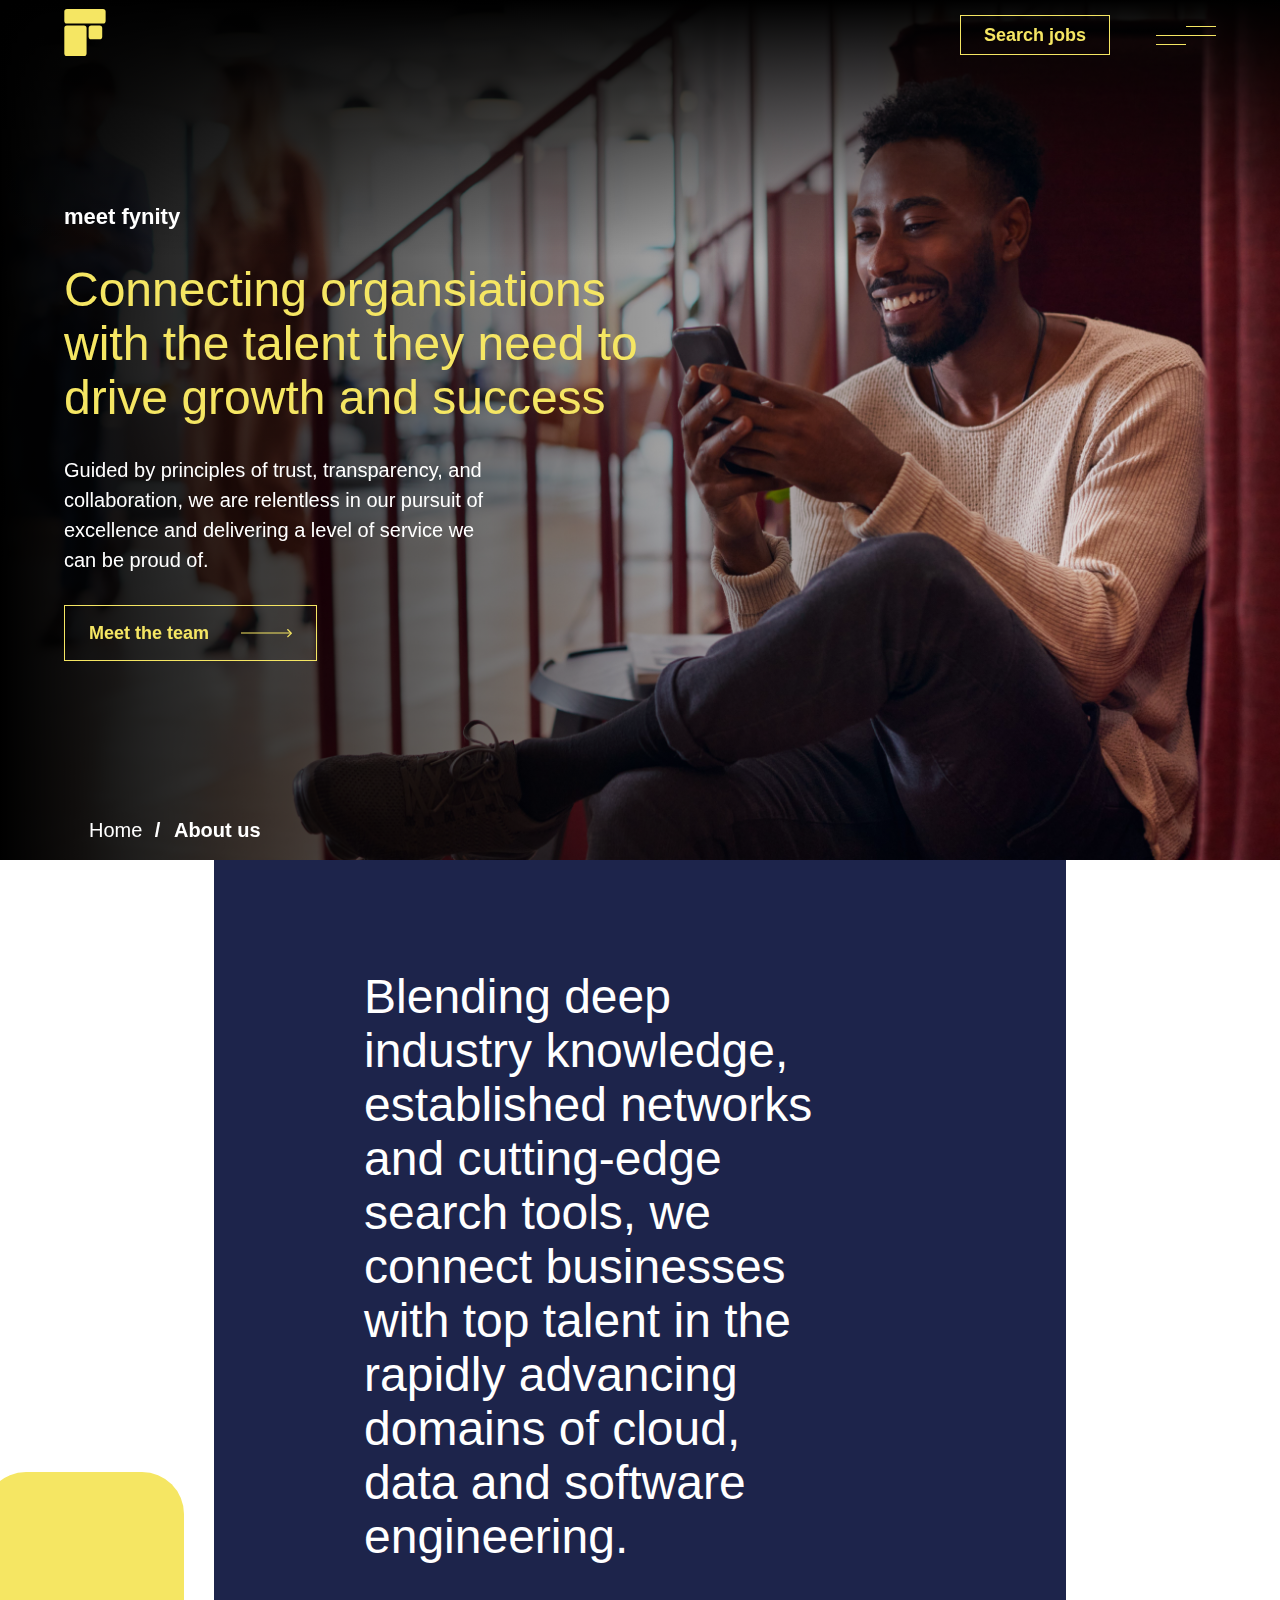
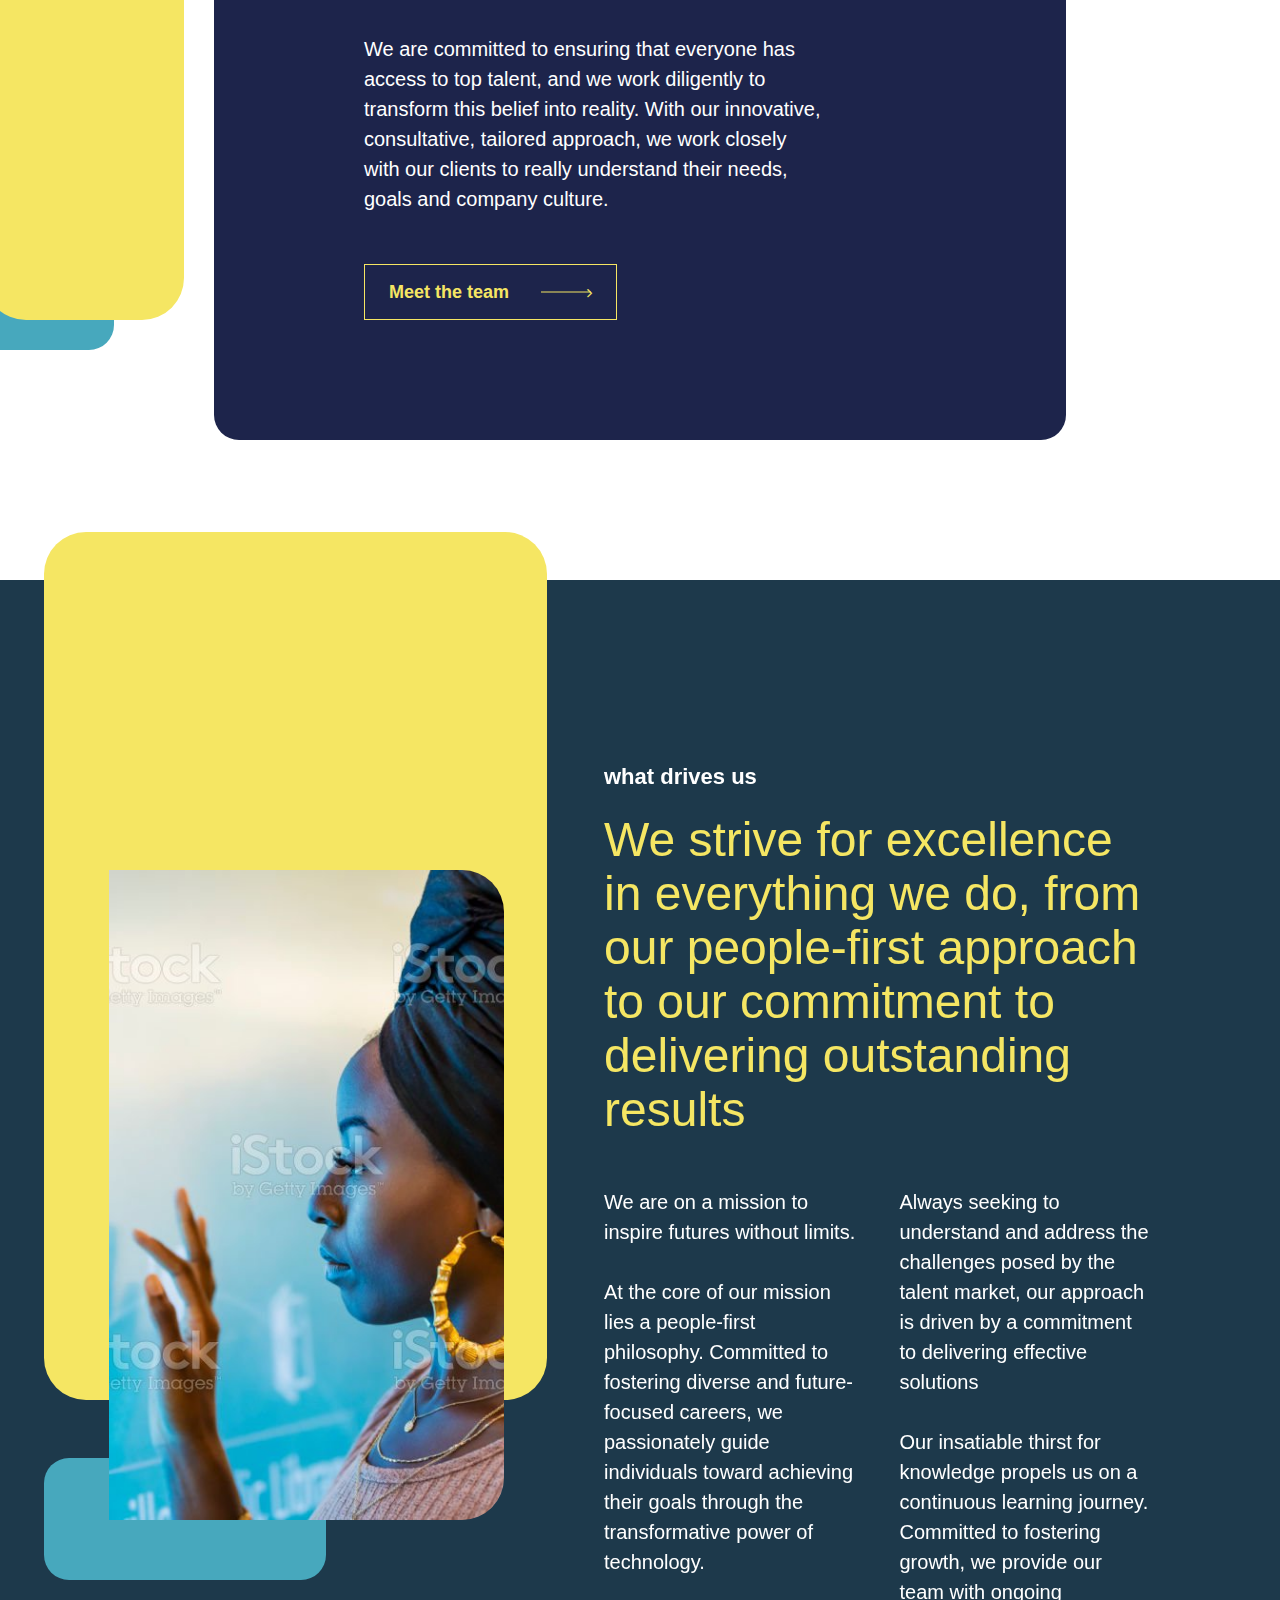
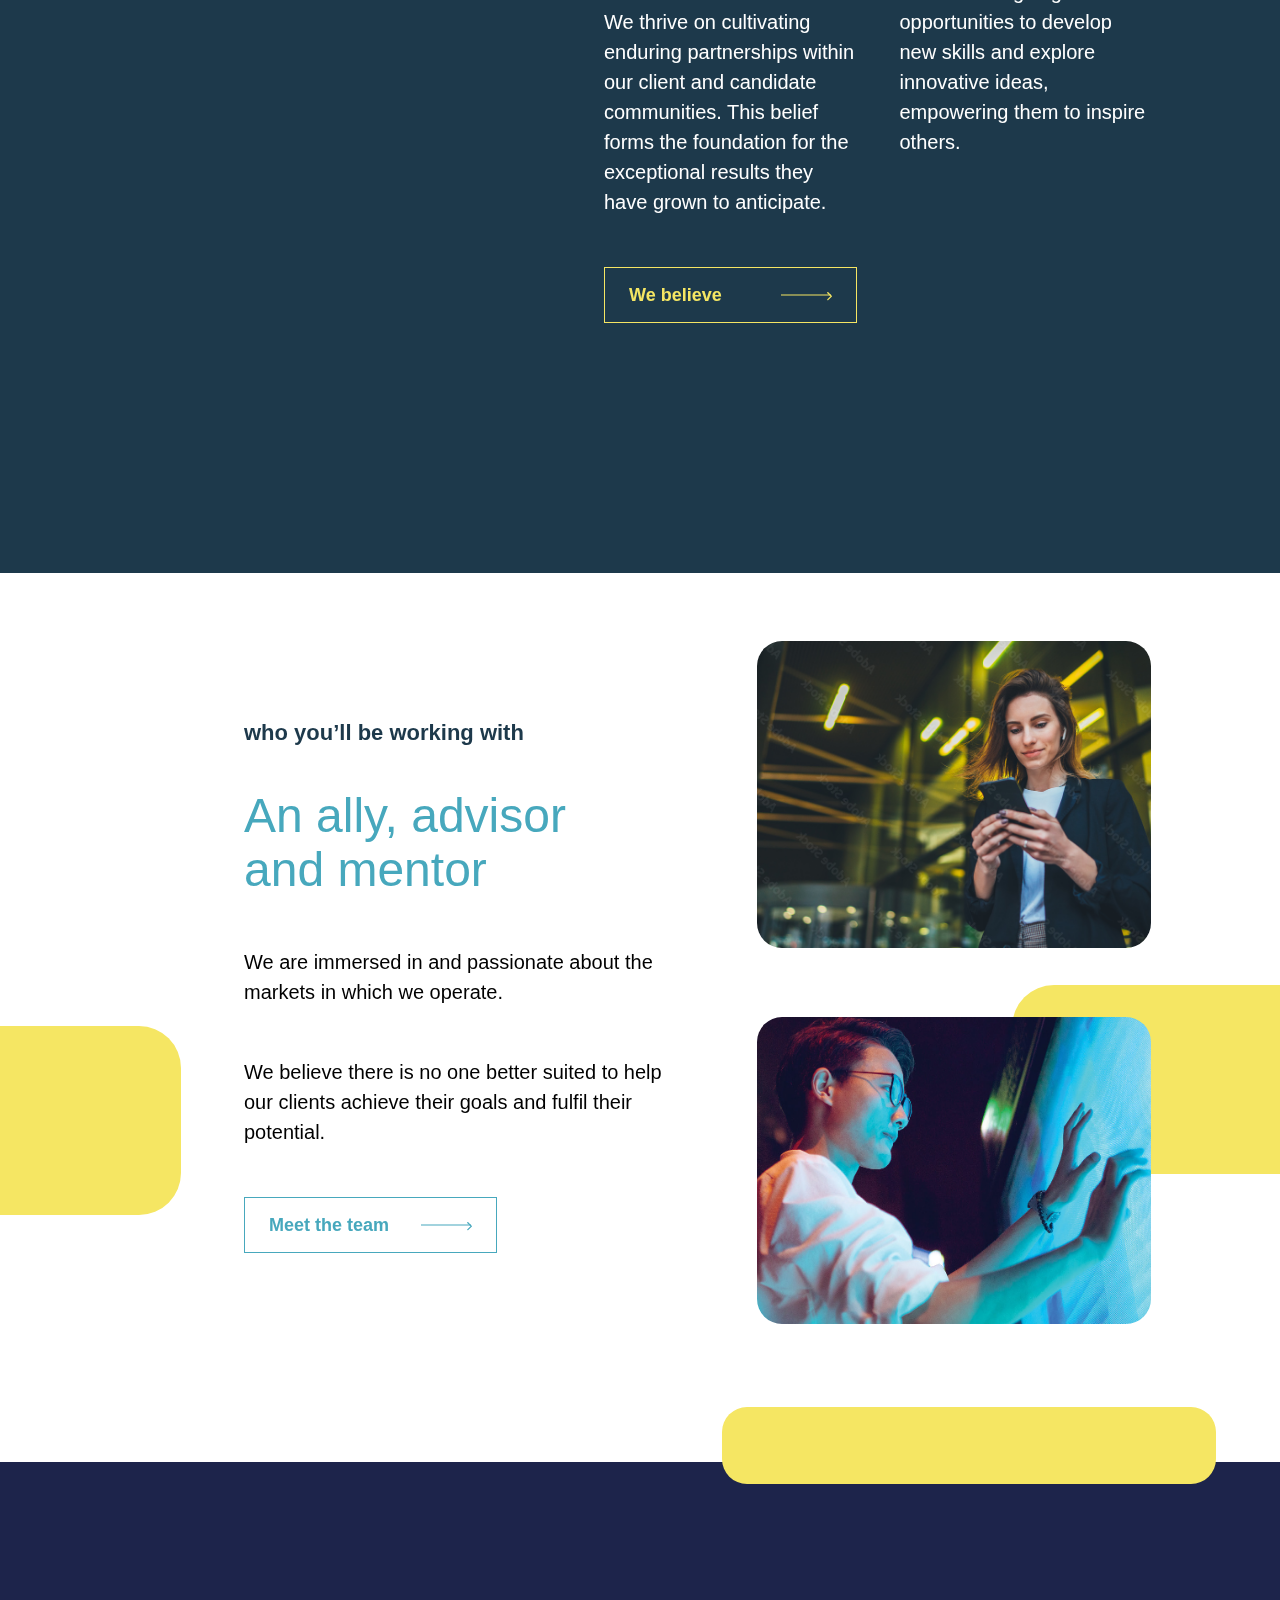
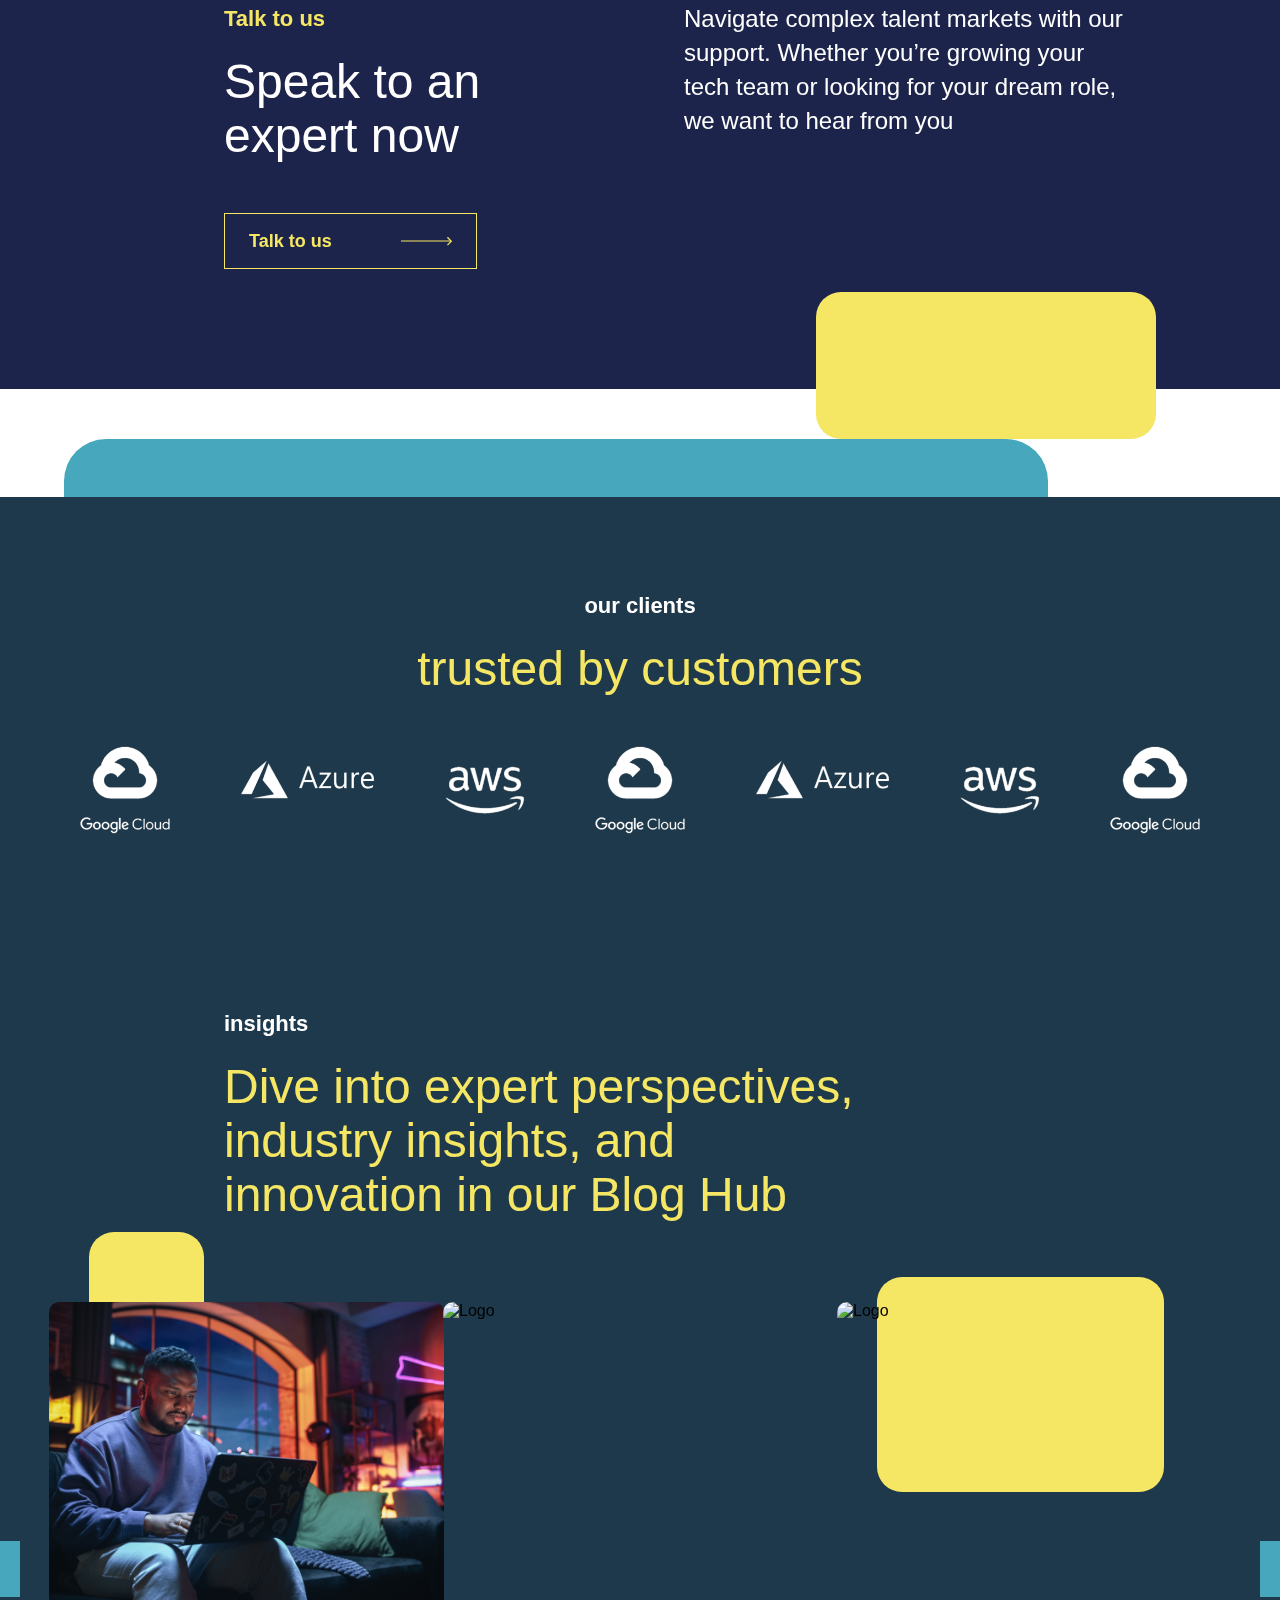
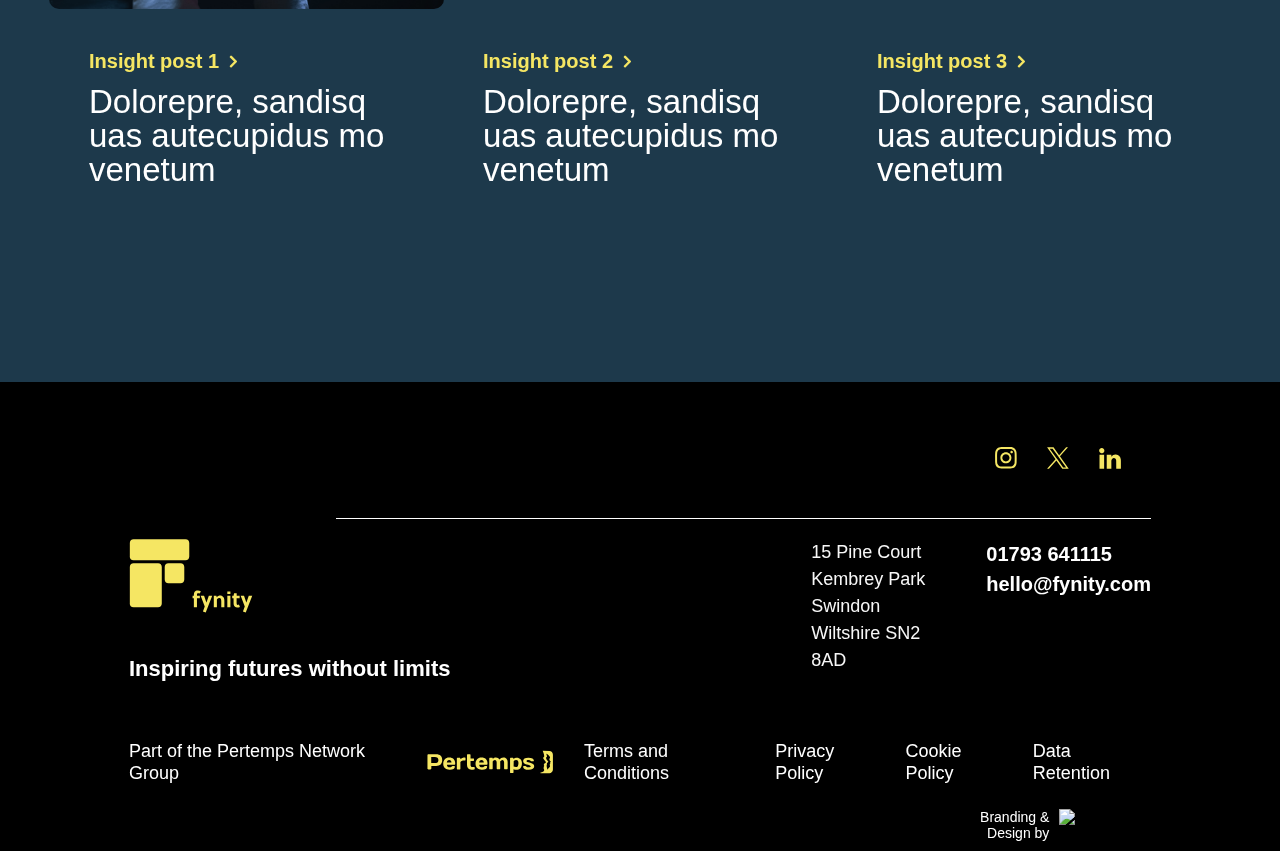
==== commit 69a8029c: "update video banner & logo in our clients section" ====
--- a/about-us/index.html
+++ b/about-us/index.html
@@ -7,7 +7,7 @@
       name="viewport"
       content="width=device-width, initial-scale=1, shrink-to-fit=no"
     />
-    <link rel="shortcut icon" type="image/png" href="" />
+    <link rel="shortcut icon" type="image/png" href="../image/Branding Files/Fynity - Logos/Fynity-F-Icon Only-Yellow-RGB.svg" />
     <meta name="format-detection" content="telephone=no" />
 
     <!-- Font awesome -->
@@ -292,7 +292,7 @@
         <div class="container">
           <div class="left">
             <img
-              class="img"
+              class="img SP"
               src="../image/Stock Images/Fynity - Website Imagery/About Us/Fynity - About_Us_Image_3_LOW_RES.jpeg"
               alt=""
               class="SP"
@@ -354,41 +354,44 @@
         <div class="container">
           <h3 class="title-base">our clients</h3>
           <h4 class="subtitle-base">trusted by customers</h4>
-          <div class="wrapper">
-            <div class="items">
-              <img
-                src="https://e7.pngegg.com/pngimages/875/440/png-clipart-logo-google-cloud-platform-cloud-computing-font-cloud-computing-text-cloud.png"
-                alt="logo"
-              />
-              <img
-                src="https://image.pngaaa.com/753/4173753-middle.png"
-                alt="logo"
-              />
-              <img
-                src="https://w7.pngwing.com/pngs/862/624/png-transparent-aws-vector-brand-logos-icon.png"
-                alt="logo"
-              />
-              <img
-                src="https://e7.pngegg.com/pngimages/875/440/png-clipart-logo-google-cloud-platform-cloud-computing-font-cloud-computing-text-cloud.png"
-                alt="logo"
-              />
-              <img
-                src="https://image.pngaaa.com/753/4173753-middle.png"
-                alt="logo"
-              />
-              <img
-                src="https://w7.pngwing.com/pngs/862/624/png-transparent-aws-vector-brand-logos-icon.png"
-                alt="logo"
-              />
-              <img
-                src="https://e7.pngegg.com/pngimages/875/440/png-clipart-logo-google-cloud-platform-cloud-computing-font-cloud-computing-text-cloud.png"
-                alt="logo"
-              />
-              <img
-                src="https://image.pngaaa.com/753/4173753-middle.png"
-                alt="logo"
-              />
-            </div>
+        </div>
+        <div class="wrapper">
+          <div class="items">
+            <img
+              src="../image/Icons/Fynity - Icons/logo_google_clound.png"
+              alt="logo"
+              width="90"
+            />
+            <img
+              src="../image/Icons/Fynity - Icons/logo_azure.png"
+              alt="logo"
+              width="135"
+            />
+            <img
+              src="../image/Icons/Fynity - Icons/logo_aws.png"
+              alt="logo"
+              width="80"
+            />
+            <img
+              src="../image/Icons/Fynity - Icons/logo_google_clound.png"
+              alt="logo"
+              width="90"
+            />
+            <img
+              src="../image/Icons/Fynity - Icons/logo_azure.png"
+              alt="logo"
+              width="135"
+            />
+            <img
+              src="../image/Icons/Fynity - Icons/logo_aws.png"
+              alt="logo"
+              width="80"
+            />
+            <img
+              src="../image/Icons/Fynity - Icons/logo_google_clound.png"
+              alt="logo"
+              width="90"
+            />
           </div>
         </div>
       </div>
--- a/css/index.css
+++ b/css/index.css
@@ -524,7 +524,7 @@
 
 .banner {
   height: 720px;
-  background: url("https://hoanghamobile.com/tin-tuc/wp-content/uploads/2023/07/background-dep-don-gian.jpg") center/cover;
+  background: url("") center/cover;
   padding: 110px 0;
   display: flex;
   flex-direction: column;
@@ -596,21 +596,47 @@
   text-align: center;
   background: #1D394B;
 }
+.our-clients .container {
+  position: relative;
+}
+.our-clients .container::before {
+  content: "";
+  width: 984px;
+  height: 190px;
+  background: #47A8BD;
+  border-radius: 42px;
+  position: absolute;
+  top: -150px;
+  left: 0;
+  z-index: -1;
+}
 .our-clients .title-base {
   margin-bottom: 20px;
 }
 .our-clients .subtitle-base {
   margin-bottom: 50px;
 }
+.our-clients .wrapper {
+  width: calc(100vw + 50px);
+  overflow: auto;
+  margin-left: -25px;
+}
+.our-clients .wrapper::-webkit-scrollbar {
+  display: none;
+}
 .our-clients .items {
+  width: 1280px;
   display: flex;
   justify-content: center;
   align-items: center;
   flex-wrap: wrap;
+  margin: auto;
 }
 .our-clients .items img {
-  width: 130px;
-  margin: 0 15px;
+  margin: 0 35px;
+}
+.our-clients .items img:nth-child(3n+2) {
+  margin-bottom: 20px;
 }
 
 .insights {
@@ -766,6 +792,9 @@
   .container {
     max-width: 720px;
   }
+  .our-clients .container::before {
+    content: none;
+  }
 }
 @media (max-width: 768px) {
   .container {
@@ -830,6 +859,12 @@
   }
   .talk-to-us .container .left {
     padding: 0;
+  }
+  .talk-to-us .container .left .subtitle-base {
+    margin-bottom: 35px;
+  }
+  .talk-to-us .container .left .context-base {
+    margin-bottom: 40px;
   }
   .talk-to-us .container .left .btn-yellow {
     display: none;
@@ -1284,6 +1319,18 @@
     margin-left: 0;
   }
 }
+#homepage .banner {
+  height: auto;
+  max-height: 100vh;
+  padding: 0;
+  position: relative;
+}
+#homepage .banner .container {
+  position: absolute;
+  top: 50%;
+  left: 50%;
+  transform: translate(-50%, -50%);
+}
 #homepage .mission {
   display: flex;
   height: 721px;
@@ -2320,6 +2367,1930 @@
     border-radius: 15px;
   }
 }
+#our-solutions .banner {
+  height: 560px;
+  background-image: url("../image/Stock Images/Fynity - Website Imagery/Our Solutions/Fynity - Our_Solutions_Homepage_Banner.jpg");
+  position: relative;
+  padding-top: 70px;
+}
+#our-solutions .banner::before {
+  content: "";
+  width: 83%;
+  height: 100%;
+  position: absolute;
+  top: 0;
+  left: 0;
+  background-image: linear-gradient(90deg, rgb(0, 0, 0) 0%, rgba(84, 84, 84, 0) 100%);
+  z-index: 1;
+}
+#our-solutions .banner::after {
+  content: "";
+  width: 100%;
+  height: 30%;
+  position: absolute;
+  top: 0;
+  left: 0;
+  background-image: linear-gradient(180deg, rgb(0, 0, 0) 0%, rgba(84, 84, 84, 0) 100%);
+  z-index: 1;
+}
+#our-solutions .banner .container {
+  position: relative;
+  z-index: 2;
+}
+#our-solutions .banner .container .subtitle-base {
+  margin-top: 30px;
+  margin-bottom: 30px;
+}
+#our-solutions .banner .container .context-base {
+  max-width: 420px;
+  margin-bottom: 30px;
+}
+#our-solutions .innovative {
+  padding-top: 128px;
+  padding-bottom: 230px;
+}
+#our-solutions .innovative .container {
+  display: flex;
+  position: relative;
+}
+#our-solutions .innovative .container::before {
+  content: "";
+  width: 521px;
+  height: 189px;
+  background: #47A8BD;
+  border-radius: 42px;
+  position: absolute;
+  top: 36px;
+  right: -700px;
+}
+#our-solutions .innovative .container::after {
+  content: "";
+  width: 521px;
+  height: 425px;
+  background: #F5E663;
+  border-radius: 42px;
+  position: absolute;
+  top: 160px;
+  right: -640px;
+  z-index: -1;
+}
+#our-solutions .innovative .left {
+  width: 50%;
+  position: relative;
+}
+#our-solutions .innovative .left img {
+  width: 684px;
+  height: 893px;
+  -o-object-fit: cover;
+     object-fit: cover;
+  transform: scaleX(-1);
+  position: absolute;
+  top: 0;
+  right: 156px;
+}
+#our-solutions .innovative .right {
+  width: 50%;
+  max-width: 507px;
+  padding-top: 70px;
+}
+#our-solutions .innovative .right .subtitle-base {
+  margin-bottom: 70px;
+}
+#our-solutions .our-difference {
+  padding: 180px 0 250px;
+  background: #1D394B;
+  margin-bottom: 55px;
+}
+#our-solutions .our-difference .container {
+  display: flex;
+  position: relative;
+}
+#our-solutions .our-difference .container::before {
+  content: "";
+  width: 124px;
+  height: 339px;
+  background: #47A8BD;
+  border-radius: 25px;
+  position: absolute;
+  top: 54%;
+  right: -270px;
+  z-index: 1;
+}
+#our-solutions .our-difference .container::after {
+  content: "";
+  width: 521px;
+  height: 189px;
+  background: #F5E663;
+  border-radius: 42px;
+  position: absolute;
+  bottom: -190px;
+  right: -540px;
+}
+#our-solutions .our-difference .container .left {
+  margin-right: 58px;
+  position: relative;
+  z-index: 1;
+}
+#our-solutions .our-difference .container .left::before {
+  content: "";
+  width: 200px;
+  height: 448px;
+  background: #F5E663;
+  border-radius: 42px;
+  position: absolute;
+  left: -50px;
+  top: -110px;
+}
+#our-solutions .our-difference .container .left .img {
+  width: 482px;
+  height: 603px;
+  background: url("../image/Stock Images/Fynity - Website Imagery/Our Solutions/Fynity - Our_Solutions_Image_2.jpeg") center/cover;
+  border-radius: 0 42px 42px 0;
+  position: relative;
+}
+#our-solutions .our-difference .container .right {
+  flex: 1;
+  max-width: 615px;
+  padding-right: 65px;
+}
+#our-solutions .our-difference .container .right h3 {
+  margin-bottom: 20px;
+}
+#our-solutions .our-difference .container .right h4 {
+  color: #F5E663;
+  margin-bottom: 40px;
+}
+#our-solutions .our-difference .container .right .context-base {
+  margin-bottom: 20px;
+}
+#our-solutions .our-services {
+  padding: 125px 0 150px;
+  background: #1D394B;
+  margin-bottom: 55px;
+}
+#our-solutions .our-services .title {
+  max-width: 600px;
+  margin-bottom: 60px;
+}
+#our-solutions .our-services .title .title-base {
+  margin-bottom: 30px;
+}
+#our-solutions .our-services .items {
+  display: flex;
+  flex-wrap: wrap;
+}
+#our-solutions .our-services .items .item {
+  width: 375px;
+  padding-top: 170px;
+  padding-bottom: 100px;
+  margin-right: 37px;
+  display: flex !important;
+  flex-direction: column;
+  position: relative;
+  margin-bottom: 90px;
+}
+#our-solutions .our-services .items .item img {
+  width: -moz-max-content;
+  width: max-content;
+  position: absolute;
+  bottom: calc(100% - 130px);
+  left: 0;
+}
+#our-solutions .our-services .items .item h3 {
+  font-size: 50px;
+  line-height: 54px;
+  font-weight: 700;
+  color: #ffffff;
+}
+#our-solutions .our-services .items .item h4 {
+  font-size: 18px;
+  line-height: 30px;
+  color: #F5E663;
+  font-weight: 800;
+  margin-bottom: 25px;
+}
+#our-solutions .our-services .items .item p {
+  font-size: 20px;
+  line-height: 1.5;
+  color: #ffffff;
+  font-weight: 700;
+  margin-bottom: 20px;
+}
+#our-solutions .our-services .items .item .p2 {
+  font-weight: 400;
+  margin-bottom: 0;
+}
+#our-solutions .our-services .items .item .btn-yellow {
+  position: absolute;
+  bottom: 0;
+  left: 0;
+}
+
+@media (max-width: 1270px) {
+  #our-solutions .our-difference {
+    padding-bottom: 200px;
+  }
+  #our-solutions .our-difference .container .left .img {
+    width: 350px;
+    height: 560px;
+  }
+  #our-solutions .our-difference .container .right {
+    padding-right: 20px;
+  }
+  #our-solutions .our-difference .container .right h4 {
+    font-size: 34px;
+  }
+  #our-solutions .our-difference .container .right .wrapper {
+    flex-direction: column;
+  }
+  #our-solutions .our-difference .container .right .wrapper p {
+    width: 100%;
+  }
+}
+@media (max-width: 992px) {
+  #our-solutions .banner .container .left {
+    width: 70%;
+  }
+  #our-solutions .innovative .left img {
+    right: 50px;
+  }
+  #our-solutions .our-services .items .item {
+    width: 308px;
+  }
+}
+@media (max-width: 768px) {
+  #our-solutions .banner {
+    height: 100vh;
+    padding-bottom: 0;
+    padding-top: 70px;
+    justify-content: center;
+  }
+  #our-solutions .banner .container .left {
+    width: 100%;
+  }
+  #our-solutions .banner .container .subtitle-base {
+    margin-top: 20px;
+    margin-bottom: 20px;
+  }
+  #our-solutions .banner .container .context-base {
+    margin-bottom: 20px;
+  }
+  #our-solutions .innovative {
+    padding: 72px 0;
+  }
+  #our-solutions .innovative .container {
+    flex-direction: column-reverse;
+  }
+  #our-solutions .innovative .left {
+    width: 100%;
+    text-align: center;
+  }
+  #our-solutions .innovative .left img {
+    width: 331px;
+    height: 487px;
+    position: relative;
+    top: 0;
+    left: 0;
+    border-radius: 42px;
+  }
+  #our-solutions .innovative .right {
+    width: 100%;
+    padding: 0;
+    margin-bottom: 55px;
+  }
+  #our-solutions .innovative .right .subtitle-base {
+    margin-bottom: 50px;
+  }
+  #our-solutions .our-difference {
+    padding: 120px 0 48px;
+    margin-bottom: 0;
+  }
+  #our-solutions .our-difference .container {
+    flex-direction: column;
+  }
+  #our-solutions .our-difference .container::before, #our-solutions .our-difference .container::after {
+    content: none;
+  }
+  #our-solutions .our-difference .container .left {
+    margin-bottom: 48px;
+  }
+  #our-solutions .our-difference .container .left::before {
+    width: 127px;
+    height: 283px;
+    top: -70px;
+    left: 0;
+    border-radius: 23px;
+  }
+  #our-solutions .our-difference .container .left .img {
+    width: 305px;
+    height: 383px;
+    left: 20px;
+  }
+  #our-solutions .our-difference .container .right {
+    padding: 0;
+  }
+  #our-solutions .our-difference .container .right .btn-yellow {
+    display: flex !important;
+    margin-top: 35px;
+  }
+  #our-solutions .our-services {
+    padding: 70px 0 50px;
+    margin-bottom: 0;
+  }
+  #our-solutions .our-services .container {
+    padding: 0 30px;
+  }
+  #our-solutions .our-services .title {
+    max-width: 250px;
+    margin: 0 auto 40px;
+  }
+  #our-solutions .our-services .slider-talent .item {
+    margin-bottom: 0;
+    text-align: center;
+    padding-top: 150px;
+    padding-bottom: 85px;
+  }
+  #our-solutions .our-services .slider-talent .item img, #our-solutions .our-services .slider-talent .item .btn-yellow {
+    left: 50%;
+    transform: translateX(-50%);
+  }
+  #our-solutions .our-services .slider-talent .item h3 {
+    font-size: 40px;
+  }
+  #our-solutions .our-services .slider-talent .item h4 {
+    font-size: 18px;
+    line-height: 23px;
+    margin-bottom: 15px;
+  }
+  #our-solutions .our-services .slider-talent .item p {
+    font-size: 16px;
+  }
+  #our-solutions .our-services .slider-talent .slick-prev {
+    top: 23%;
+    left: -60px;
+    transform: translateY(-50%) scaleX(-1);
+  }
+  #our-solutions .our-services .slider-talent .slick-next {
+    top: 23%;
+    right: -56px;
+  }
+}
+#meet-the-team .banner {
+  height: 560px;
+  background-image: url("../image/Stock Images/Fynity - Website Imagery/Meet the Team/Fynity - Meet_The_Team_Hero_Banner_LOW_RES.jpeg");
+  position: relative;
+}
+#meet-the-team .banner::before {
+  content: "";
+  width: 55%;
+  height: 100%;
+  position: absolute;
+  top: 0;
+  left: 0;
+  background-image: linear-gradient(90deg, rgb(0, 0, 0) 0%, rgba(84, 84, 84, 0) 100%);
+  z-index: 1;
+}
+#meet-the-team .banner::after {
+  content: "";
+  width: 100%;
+  height: 30%;
+  position: absolute;
+  top: 0;
+  left: 0;
+  background-image: linear-gradient(180deg, rgb(0, 0, 0) 0%, rgba(84, 84, 84, 0) 100%);
+  z-index: 1;
+}
+#meet-the-team .banner .container {
+  position: relative;
+  z-index: 2;
+}
+#meet-the-team .banner .container .subtitle-base {
+  max-width: 450px;
+  margin-top: 30px;
+  margin-bottom: 30px;
+}
+#meet-the-team .find-out {
+  padding: 100px 0 80px;
+}
+#meet-the-team .find-out .title {
+  margin-bottom: 70px;
+}
+#meet-the-team .find-out .title .subtitle-base {
+  max-width: 700px;
+  margin-top: 30px;
+}
+#meet-the-team .find-out .items {
+  max-width: 1080px;
+  display: flex;
+  flex-wrap: wrap;
+  margin: auto;
+}
+#meet-the-team .find-out .items .item {
+  width: 340px;
+  height: 311px;
+  border-radius: 16px;
+  background: url("../image/Stock Images/Fynity - Website Imagery/Meet the Team/Fynity - Meet_The_Team_Image_1_LOW_RES.jpeg") center/cover;
+  display: flex;
+  flex-direction: column;
+  justify-content: flex-end;
+  padding: 10px 20px;
+  margin: 0 10px 40px;
+  position: relative;
+}
+#meet-the-team .find-out .items .item::before {
+  content: "";
+  width: 100%;
+  height: 100%;
+  background: transparent linear-gradient(180deg, rgba(29, 57, 75, 0) 0%, rgba(14, 26, 35, 0.3019607843) 11%, rgba(6, 11, 15, 0.4549019608) 100%) 0% 0% no-repeat padding-box;
+  border-radius: 16px;
+  opacity: 0.84;
+  position: absolute;
+  top: 0;
+  left: 0;
+}
+#meet-the-team .find-out .items .item::after {
+  content: "";
+  width: 0;
+  height: 100%;
+  background: #000000 0% 0% no-repeat padding-box;
+  border-radius: 16px;
+  opacity: 0.21;
+  position: absolute;
+  top: 0;
+  left: 0;
+  transition: 0.3s ease-in-out;
+}
+#meet-the-team .find-out .items .item:hover::after {
+  width: 100%;
+}
+#meet-the-team .find-out .items .item p {
+  font-size: 20px;
+  line-height: 1.5;
+  color: #ffffff;
+  font-weight: 700;
+  position: relative;
+  z-index: 2;
+}
+#meet-the-team .find-out .items .item .p2 {
+  font-weight: 400;
+  margin-top: 5px;
+}
+#meet-the-team .find-out .items .item .btn-yellow {
+  width: 180px;
+  padding-left: 0;
+  border: none;
+}
+#meet-the-team .find-out .items .item .btn-yellow::before {
+  content: none;
+}
+#meet-the-team .find-out .items .item .btn-yellow:hover {
+  color: #ffffff;
+}
+#meet-the-team .find-out .items .item .btn-yellow:hover::after {
+  background: #ffffff;
+}
+#meet-the-team .find-out .items .item .btn-yellow:hover .icon-right {
+  color: #ffffff;
+}
+#meet-the-team .popup {
+  width: 100%;
+  height: 100vh;
+  position: fixed;
+  top: 0;
+  left: 0;
+  background: rgba(0, 0, 0, 0.6);
+  display: flex;
+  justify-content: center;
+  align-items: center;
+  transition: 0.3s ease-in-out;
+  z-index: -99;
+  opacity: 0;
+}
+#meet-the-team .popup.active {
+  z-index: 99;
+  opacity: 1;
+}
+#meet-the-team .popup .wrapper {
+  width: 90%;
+  max-width: 1200px;
+  display: flex;
+  position: relative;
+}
+#meet-the-team .popup .wrapper .close {
+  width: 30px;
+  height: 30px;
+  position: absolute;
+  top: 38px;
+  right: 52px;
+  cursor: pointer;
+}
+#meet-the-team .popup .wrapper .close::before {
+  display: inline-block;
+  content: "×";
+  color: #F5E663;
+  font-size: 40px;
+  font-weight: 100;
+  line-height: 22px;
+}
+#meet-the-team .popup .wrapper .left {
+  width: 45%;
+}
+#meet-the-team .popup .wrapper .left img {
+  width: 100%;
+  height: 90vh;
+  max-height: 700px;
+  -o-object-fit: cover;
+     object-fit: cover;
+}
+#meet-the-team .popup .wrapper .right {
+  width: 55%;
+  height: 90vh;
+  max-height: 700px;
+  background: #1D394B;
+  padding: 80px 70px 50px;
+  overflow: auto;
+}
+#meet-the-team .popup .wrapper .right .subtitle-base {
+  margin-bottom: 30px;
+}
+#meet-the-team .popup .wrapper .right .title-base {
+  font-size: 20px;
+  font-weight: 700;
+  margin-bottom: 30px;
+}
+#meet-the-team .popup .wrapper .right .context-base {
+  margin-bottom: 20px;
+}
+#meet-the-team .popup .wrapper .right a img {
+  width: 22px;
+  margin: 40px 0 25px;
+}
+#meet-the-team .team-fynity {
+  padding-bottom: 125px;
+}
+#meet-the-team .team-fynity .container {
+  display: flex;
+  position: relative;
+}
+#meet-the-team .team-fynity .container::before {
+  content: "";
+  width: 124px;
+  height: 339px;
+  background: #47A8BD;
+  border-radius: 25px;
+  position: absolute;
+  top: 37%;
+  left: -260px;
+}
+#meet-the-team .team-fynity .container::after {
+  content: "";
+  width: 521px;
+  height: 189px;
+  background: #F5E663;
+  border-radius: 42px;
+  position: absolute;
+  top: 65%;
+  left: -510px;
+}
+#meet-the-team .team-fynity .left {
+  max-width: 540px;
+  margin-left: 180px;
+  margin-right: 142px;
+}
+#meet-the-team .team-fynity .left .title-base {
+  margin-bottom: 30px;
+}
+#meet-the-team .team-fynity .left .subtitle-base {
+  margin-bottom: 50px;
+}
+#meet-the-team .team-fynity .left .context-base {
+  max-width: 500px;
+  margin-bottom: 32px;
+}
+#meet-the-team .team-fynity .right {
+  flex: 1;
+  position: relative;
+}
+#meet-the-team .team-fynity .right img {
+  border-radius: 37px;
+  position: absolute;
+  top: 20px;
+  left: 0;
+}
+#meet-the-team .next-challenge {
+  padding: 240px 0 165px;
+  background: url("../image/Stock Images/Fynity - Website Imagery/Meet the Team/Fynity - Meet_The_Team_Image_4_LOW_RES.jpeg") center/cover;
+  position: relative;
+  z-index: 1;
+}
+#meet-the-team .next-challenge::before {
+  content: "";
+  width: 80%;
+  height: 100%;
+  background: transparent linear-gradient(90deg, #000000 0%, rgba(84, 84, 84, 0) 100%) 0% 0% no-repeat padding-box;
+  mix-blend-mode: multiply;
+  position: absolute;
+  top: 0;
+  left: 0;
+  z-index: -1;
+}
+#meet-the-team .next-challenge .container {
+  position: relative;
+}
+#meet-the-team .next-challenge .container::before {
+  content: "";
+  width: 229px;
+  height: 405px;
+  background: #47A8BD;
+  border-radius: 42px;
+  position: absolute;
+  top: 50%;
+  right: -290px;
+}
+#meet-the-team .next-challenge .container::after {
+  content: "";
+  width: 210px;
+  height: 77px;
+  background: #F5E663;
+  border-radius: 25px;
+  position: absolute;
+  top: 45%;
+  right: -330px;
+}
+#meet-the-team .next-challenge .left {
+  max-width: 360px;
+  position: relative;
+}
+#meet-the-team .next-challenge .left::before {
+  content: "";
+  width: 85px;
+  height: 179px;
+  background: #F5E663;
+  border-radius: 25px;
+  position: absolute;
+  top: -45%;
+  left: -170px;
+}
+#meet-the-team .next-challenge .left::after {
+  content: "";
+  width: 494px;
+  height: 77px;
+  background: #47A8BD;
+  border-radius: 25px;
+  position: absolute;
+  top: -44%;
+  right: -995px;
+}
+#meet-the-team .next-challenge .left .title-base {
+  margin-bottom: 30px;
+}
+#meet-the-team .next-challenge .left .context-base {
+  margin: 30px 0;
+}
+#meet-the-team .next-challenge .left .btn-yellow {
+  margin-top: 50px;
+}
+
+@media (max-width: 1270px) {
+  #meet-the-team .find-out .items {
+    max-width: 720px;
+  }
+  #meet-the-team .team-fynity .left {
+    margin-left: 30px;
+    margin-right: 80px;
+  }
+}
+@media (max-width: 992px) {
+  #meet-the-team .banner .container .left {
+    width: 70%;
+  }
+  #meet-the-team .popup .wrapper .right {
+    padding: 30px;
+  }
+}
+@media (max-width: 768px) {
+  #meet-the-team .banner {
+    height: 100vh;
+    padding-bottom: 0;
+    padding-top: 70px;
+    justify-content: center;
+  }
+  #meet-the-team .banner .container .left {
+    width: 100%;
+  }
+  #meet-the-team .banner .container .subtitle-base {
+    margin-top: 20px;
+    margin-bottom: 20px;
+  }
+  #meet-the-team .banner .container .context-base {
+    margin-bottom: 20px;
+  }
+  #meet-the-team .find-out {
+    padding: 72px 0;
+  }
+  #meet-the-team .find-out .title {
+    margin-bottom: 40px;
+  }
+  #meet-the-team .find-out .title .subtitle-base {
+    margin-top: 20px;
+  }
+  #meet-the-team .find-out .items {
+    max-width: 312px;
+    justify-content: space-between;
+  }
+  #meet-the-team .find-out .items .item {
+    width: 152px;
+    height: 152px;
+    padding: 5px 15px 20px;
+    margin: 0 0 7px;
+  }
+  #meet-the-team .find-out .items .item p {
+    font-size: 18px;
+  }
+  #meet-the-team .find-out .items .item .p2 {
+    display: none;
+  }
+  #meet-the-team .find-out .items .item .btn-yellow {
+    width: 120px;
+    min-width: auto;
+    padding-top: 0;
+    padding-bottom: 0;
+  }
+  #meet-the-team .find-out .items .item .btn-yellow.arrow::after {
+    width: 25px;
+  }
+  #meet-the-team .popup .wrapper {
+    width: 100%;
+    height: 100vh;
+    flex-direction: column;
+    padding: 50px 20px 20px;
+    background: #1D394B;
+    overflow: auto;
+  }
+  #meet-the-team .popup .wrapper .close {
+    top: 15px;
+    right: 12px;
+  }
+  #meet-the-team .popup .wrapper .left {
+    width: 100%;
+  }
+  #meet-the-team .popup .wrapper .left img {
+    height: 85vw;
+  }
+  #meet-the-team .popup .wrapper .right {
+    width: 100%;
+    height: auto;
+    max-height: none;
+    overflow: initial;
+    padding: 15px 20px;
+  }
+  #meet-the-team .popup .wrapper .right .subtitle-base {
+    margin-bottom: 15px;
+  }
+  #meet-the-team .popup .wrapper .right .title-base {
+    font-size: 16px;
+    margin-bottom: 15px;
+  }
+  #meet-the-team .popup .wrapper .right .context-base {
+    margin-bottom: 15px;
+  }
+  #meet-the-team .popup .wrapper .right a img {
+    margin: 10px 0 20px;
+  }
+  #meet-the-team .team-fynity {
+    padding-bottom: 150px;
+  }
+  #meet-the-team .team-fynity .container {
+    flex-direction: column;
+  }
+  #meet-the-team .team-fynity .container::before, #meet-the-team .team-fynity .container::after {
+    content: none;
+  }
+  #meet-the-team .team-fynity .left {
+    margin: 0 0 58px;
+  }
+  #meet-the-team .team-fynity .left .title-base {
+    margin-bottom: 15px;
+  }
+  #meet-the-team .team-fynity .left .subtitle-base {
+    margin-bottom: 25px;
+  }
+  #meet-the-team .team-fynity .left .context-base {
+    margin-bottom: 20px;
+  }
+  #meet-the-team .team-fynity .left .btn-yellow {
+    margin-top: 40px;
+  }
+  #meet-the-team .team-fynity .right {
+    text-align: center;
+  }
+  #meet-the-team .team-fynity .right img {
+    width: 100%;
+    max-width: 330px;
+    height: 487px;
+    border-radius: 37px;
+    position: relative;
+    top: 0;
+    left: 0;
+  }
+  #meet-the-team .next-challenge {
+    padding: 100px 0 80px;
+  }
+  #meet-the-team .next-challenge .left .title-base {
+    margin-bottom: 20px;
+  }
+  #meet-the-team .next-challenge .left .context-base {
+    margin: 20px 0;
+  }
+  #meet-the-team .next-challenge .left .btn-yellow {
+    margin-top: 40px;
+  }
+}
+#candidates .banner {
+  height: 562px;
+  background-image: url("../image/Stock Images/Fynity - Website Imagery/Candidates/Fynity - Candidates__Homepage_Banner.jpeg");
+  background-position-y: 10%;
+  position: relative;
+}
+#candidates .banner::before {
+  content: "";
+  width: 83%;
+  height: 100%;
+  position: absolute;
+  top: 0;
+  left: 0;
+  background-image: linear-gradient(90deg, rgb(0, 0, 0) 0%, rgba(84, 84, 84, 0) 100%);
+  z-index: 1;
+}
+#candidates .banner::after {
+  content: "";
+  width: 100%;
+  height: 30%;
+  position: absolute;
+  top: 0;
+  left: 0;
+  background-image: linear-gradient(180deg, rgb(0, 0, 0) 0%, rgba(84, 84, 84, 0) 100%);
+  z-index: 1;
+}
+#candidates .banner .container {
+  position: relative;
+  z-index: 2;
+}
+#candidates .banner .container .subtitle-base {
+  margin-top: 30px;
+  margin-bottom: 30px;
+}
+#candidates .banner .container .context-base {
+  max-width: 420px;
+  margin-bottom: 30px;
+}
+#candidates .description .container {
+  padding: 0 150px 165px;
+  position: relative;
+}
+#candidates .description .container::before {
+  content: "";
+  width: 320px;
+  height: 122px;
+  background: #47A8BD;
+  border-radius: 25px;
+  position: absolute;
+  left: -270px;
+  bottom: 230px;
+}
+#candidates .description .container::after {
+  content: "";
+  width: 203px;
+  height: 268px;
+  background: #47A8BD;
+  border-radius: 25px;
+  position: absolute;
+  right: -280px;
+  top: 37px;
+  z-index: -1;
+}
+#candidates .description .bluebox {
+  background: #1D244B;
+  border-radius: 0 0 25px 25px;
+  padding: 70px 180px 40px 135px;
+  position: relative;
+}
+#candidates .description .bluebox::before {
+  content: "";
+  width: 200px;
+  height: 448px;
+  background: #F5E663;
+  border-radius: 42px;
+  position: absolute;
+  left: -230px;
+  bottom: 120px;
+}
+#candidates .description .bluebox::after {
+  content: "";
+  width: 414px;
+  height: 709px;
+  background: url("../image/Stock Images/Fynity - Website Imagery/Candidates/Fynity - Candidates__Image_1.jpeg") 70%/cover;
+  border-radius: 42px 0 0 42px;
+  position: absolute;
+  right: -270px;
+  bottom: -40px;
+}
+#candidates .description .bluebox .subtitle-base {
+  margin-bottom: 50px;
+}
+#candidates .description .bluebox .context-base {
+  max-width: 550px;
+  margin-bottom: 40px;
+}
+#candidates .what-to-expect {
+  padding-bottom: 150px;
+}
+#candidates .what-to-expect .container {
+  display: flex;
+}
+#candidates .what-to-expect .left {
+  width: 460px;
+  margin-left: 180px;
+  margin-right: 140px;
+  position: relative;
+}
+#candidates .what-to-expect .left::before {
+  content: "";
+  width: 407px;
+  height: 189px;
+  background: #F5E663;
+  border-radius: 42px;
+  position: absolute;
+  bottom: 36%;
+  left: -480px;
+}
+#candidates .what-to-expect .left .title-base {
+  padding-top: 65px;
+  margin-bottom: 30px;
+}
+#candidates .what-to-expect .left .subtitle-base {
+  margin-bottom: 30px;
+}
+#candidates .what-to-expect .left .context-base {
+  margin-bottom: 30px;
+}
+#candidates .what-to-expect .left ul {
+  padding-left: 30px;
+}
+#candidates .what-to-expect .left ul li {
+  font-size: 20px;
+  line-height: 32px;
+  color: #1D394B;
+  font-weight: 400;
+  margin-bottom: 30px;
+  position: relative;
+}
+#candidates .what-to-expect .left ul li::before {
+  content: "";
+  width: 8px;
+  height: 8px;
+  background: #47A8BD;
+  border-radius: 4px;
+  position: absolute;
+  top: 10px;
+  left: -30px;
+}
+#candidates .what-to-expect .left ul li b {
+  font-weight: 700;
+}
+#candidates .what-to-expect .right {
+  width: calc(100% - 780px);
+  position: relative;
+}
+#candidates .what-to-expect .right::before {
+  content: "";
+  width: 459px;
+  height: 189px;
+  background: #F5E663;
+  border-radius: 42px;
+  position: absolute;
+  top: 38%;
+  left: 53%;
+  z-index: -1;
+}
+#candidates .what-to-expect .right::after {
+  content: "";
+  width: 124px;
+  height: 339px;
+  background: #47A8BD;
+  border-radius: 25px;
+  position: absolute;
+  top: 27%;
+  right: -230px;
+  z-index: -1;
+}
+#candidates .what-to-expect .right img {
+  border-radius: 15px;
+  -o-object-fit: cover;
+     object-fit: cover;
+}
+#candidates .what-to-expect .right .img-1 {
+  width: 550px;
+  height: 550px;
+  margin-bottom: 60px;
+}
+#candidates .what-to-expect .right .img-2 {
+  width: 394px;
+  height: 307px;
+}
+#candidates .talk-to-us .container .left {
+  width: 100%;
+  padding: 0;
+  text-align: center;
+  display: flex;
+  flex-direction: column;
+  align-items: center;
+}
+#candidates .talk-to-us .container .left .subtitle-base {
+  max-width: none;
+}
+#candidates .client-say {
+  padding: 100px 138px 150px;
+}
+#candidates .client-say .slider-say img {
+  width: 132px;
+  margin-bottom: 80px;
+}
+#candidates .client-say .slider-say .subtitle-base {
+  max-width: 620px;
+  margin-bottom: 50px;
+}
+#candidates .client-say .slider-say .slick-dots {
+  display: flex;
+  justify-content: center;
+  margin-top: 65px;
+}
+#candidates .client-say .slider-say .slick-dots li {
+  width: 22px;
+  height: 22px;
+  border: 2px solid #47A8BD;
+  border-radius: 15px;
+  margin: 0 4px;
+}
+#candidates .client-say .slider-say .slick-dots li.slick-active {
+  background: #47A8BD;
+}
+#candidates .client-say .slider-say .slick-dots li button {
+  display: none;
+}
+
+@media (max-width: 1270px) {
+  #candidates .description .container {
+    padding: 0 100px 140px;
+  }
+  #candidates .description .bluebox {
+    padding: 70px 160px 100px 90px;
+  }
+}
+@media (max-width: 992px) {
+  #candidates .banner .container .left {
+    width: 70%;
+  }
+  #candidates .description .container {
+    padding: 0 0 100px;
+  }
+  #candidates .description .bluebox {
+    padding: 50px 150px 100px 50px;
+  }
+  #candidates .what-to-expect .left {
+    margin-left: 0;
+    margin-right: 50px;
+  }
+}
+@media (max-width: 768px) {
+  #candidates .banner {
+    height: 100vh;
+    padding-bottom: 0;
+    padding-top: 70px;
+    justify-content: center;
+  }
+  #candidates .banner .container .left {
+    width: 100%;
+  }
+  #candidates .banner .container .subtitle-base {
+    margin-top: 20px;
+    margin-bottom: 20px;
+  }
+  #candidates .banner .container .context-base {
+    margin-bottom: 20px;
+  }
+  #candidates .description {
+    background: #1D244B;
+  }
+  #candidates .description .container {
+    padding: 70px 0 80px;
+  }
+  #candidates .description .container::before {
+    content: none;
+  }
+  #candidates .description .bluebox {
+    padding: 0;
+  }
+  #candidates .description .bluebox::before, #candidates .description .bluebox::after {
+    content: none;
+  }
+  #candidates .description .bluebox .subtitle-base {
+    margin-bottom: 30px;
+  }
+  #candidates .description .bluebox .context-base {
+    margin-bottom: 30px;
+  }
+  #candidates .what-to-expect {
+    padding: 50px 0 60px;
+  }
+  #candidates .what-to-expect .container {
+    flex-direction: column;
+  }
+  #candidates .what-to-expect .left {
+    width: 100%;
+  }
+  #candidates .what-to-expect .left::before {
+    content: none;
+  }
+  #candidates .what-to-expect .left img {
+    width: 293px;
+    height: 229px;
+    border-radius: 10px;
+    -o-object-fit: cover;
+       object-fit: cover;
+    margin: 0 auto;
+  }
+  #candidates .what-to-expect .left .title-base {
+    padding-top: 35px;
+    margin-bottom: 20px;
+  }
+  #candidates .what-to-expect .left .subtitle-base {
+    margin-bottom: 20px;
+  }
+  #candidates .what-to-expect .left .context-base {
+    margin-bottom: 20px;
+  }
+  #candidates .what-to-expect .left ul li {
+    font-size: 16px;
+    line-height: 20px;
+    margin-bottom: 20px;
+  }
+  #candidates .what-to-expect .right {
+    width: 100%;
+    text-align: center;
+  }
+  #candidates .what-to-expect .right::before, #candidates .what-to-expect .right::after {
+    content: none;
+  }
+  #candidates .what-to-expect .right .img-1 {
+    width: 229px;
+    height: 229px;
+    margin: 0;
+  }
+  #candidates .talk-to-us .container .left .subtitle-base {
+    max-width: 320px;
+  }
+  #candidates .talk-to-us .container .left .btn-yellow {
+    display: flex;
+  }
+  #candidates .client-say {
+    padding: 50px 0 75px;
+  }
+  #candidates .client-say .slider-say .item img {
+    margin-bottom: 25px;
+  }
+  #candidates .client-say .slider-say .item .subtitle-base {
+    margin-bottom: 30px;
+  }
+  #candidates .client-say .slider-say .slick-dots li {
+    width: 14px;
+    height: 14px;
+    margin: 0 2px;
+  }
+}
+#blog-post .banner {
+  height: 560px;
+  background-image: url("../image/Stock Images/Fynity - Website Imagery/Blog Post 2/Fynity - Blog_Post_2_Hero_Banner_LOW_RES.jpeg");
+  position: relative;
+}
+#blog-post .banner::before {
+  content: "";
+  width: 83%;
+  height: 100%;
+  position: absolute;
+  top: 0;
+  left: 0;
+  background-image: linear-gradient(90deg, rgb(0, 0, 0) 0%, rgba(84, 84, 84, 0) 100%);
+  z-index: 1;
+}
+#blog-post .banner::after {
+  content: "";
+  width: 100%;
+  height: 30%;
+  position: absolute;
+  top: 0;
+  left: 0;
+  background-image: linear-gradient(180deg, rgb(0, 0, 0) 0%, rgba(84, 84, 84, 0) 100%);
+  z-index: 1;
+}
+#blog-post .banner .container {
+  position: relative;
+  z-index: 2;
+}
+#blog-post .banner .container .subtitle-base {
+  margin-top: 30px;
+  margin-bottom: 30px;
+}
+#blog-post .innovative {
+  padding-top: 128px;
+  padding-bottom: 230px;
+}
+#blog-post .innovative .container {
+  display: flex;
+  position: relative;
+}
+#blog-post .innovative .container::before {
+  content: "";
+  width: 521px;
+  height: 189px;
+  background: #47A8BD;
+  border-radius: 42px;
+  position: absolute;
+  top: 36px;
+  right: -700px;
+}
+#blog-post .innovative .container::after {
+  content: "";
+  width: 521px;
+  height: 425px;
+  background: #F5E663;
+  border-radius: 42px;
+  position: absolute;
+  top: 160px;
+  right: -640px;
+  z-index: -1;
+}
+#blog-post .innovative .left {
+  width: 50%;
+  position: relative;
+}
+#blog-post .innovative .left img {
+  width: 684px;
+  height: 893px;
+  -o-object-fit: cover;
+     object-fit: cover;
+  transform: scaleX(-1);
+  position: absolute;
+  top: 0;
+  right: 156px;
+}
+#blog-post .innovative .right {
+  width: 50%;
+  max-width: 507px;
+  padding-top: 70px;
+}
+#blog-post .innovative .right .subtitle-base {
+  margin-bottom: 70px;
+}
+#blog-post .what-to-expect {
+  padding-top: 70px;
+  padding-bottom: 150px;
+}
+#blog-post .what-to-expect .container {
+  display: flex;
+}
+#blog-post .what-to-expect .left {
+  width: 460px;
+  margin-left: 180px;
+  margin-right: 140px;
+  position: relative;
+}
+#blog-post .what-to-expect .left::before {
+  content: "";
+  width: 407px;
+  height: 189px;
+  background: #F5E663;
+  border-radius: 42px;
+  position: absolute;
+  bottom: 36%;
+  left: -480px;
+}
+#blog-post .what-to-expect .left .title-base {
+  padding-top: 65px;
+  margin-bottom: 30px;
+}
+#blog-post .what-to-expect .left .subtitle-base {
+  margin-bottom: 30px;
+}
+#blog-post .what-to-expect .left .context-base {
+  margin-bottom: 30px;
+}
+#blog-post .what-to-expect .left ul {
+  padding-left: 30px;
+}
+#blog-post .what-to-expect .left ul li {
+  font-size: 20px;
+  line-height: 32px;
+  color: #1D394B;
+  font-weight: 400;
+  margin-bottom: 30px;
+  position: relative;
+}
+#blog-post .what-to-expect .left ul li::before {
+  content: "";
+  width: 8px;
+  height: 8px;
+  background: #47A8BD;
+  border-radius: 4px;
+  position: absolute;
+  top: 10px;
+  left: -30px;
+}
+#blog-post .what-to-expect .left ul li b {
+  font-weight: 700;
+}
+#blog-post .what-to-expect .right {
+  width: calc(100% - 780px);
+  position: relative;
+}
+#blog-post .what-to-expect .right::before {
+  content: "";
+  width: 459px;
+  height: 189px;
+  background: #F5E663;
+  border-radius: 42px;
+  position: absolute;
+  top: 38%;
+  left: 53%;
+  z-index: -1;
+}
+#blog-post .what-to-expect .right::after {
+  content: "";
+  width: 124px;
+  height: 339px;
+  background: #47A8BD;
+  border-radius: 25px;
+  position: absolute;
+  top: 27%;
+  right: -230px;
+  z-index: -1;
+}
+#blog-post .what-to-expect .right img {
+  border-radius: 15px;
+  -o-object-fit: cover;
+     object-fit: cover;
+}
+#blog-post .what-to-expect .right .img-1 {
+  width: 550px;
+  height: 550px;
+  margin-bottom: 60px;
+}
+#blog-post .what-to-expect .right .img-2 {
+  width: 394px;
+  height: 307px;
+}
+
+@media (max-width: 1270px) {
+  #blog-post .what-to-expect {
+    padding-top: 0;
+  }
+}
+@media (max-width: 992px) {
+  #blog-post .banner .container .left {
+    width: 70%;
+  }
+  #blog-post .innovative .left img {
+    right: 50px;
+  }
+  #blog-post .what-to-expect .left {
+    margin-left: 0;
+    margin-right: 50px;
+  }
+}
+@media (max-width: 768px) {
+  #blog-post .banner {
+    height: 100vh;
+    padding-bottom: 0;
+    padding-top: 70px;
+    justify-content: center;
+  }
+  #blog-post .banner .container .left {
+    width: 100%;
+  }
+  #blog-post .banner .container .subtitle-base {
+    margin-top: 20px;
+    margin-bottom: 20px;
+  }
+  #blog-post .banner .container .context-base {
+    margin-bottom: 20px;
+  }
+  #blog-post .innovative {
+    padding: 72px 0;
+  }
+  #blog-post .innovative .container {
+    flex-direction: column-reverse;
+  }
+  #blog-post .innovative .left {
+    width: 100%;
+    text-align: center;
+  }
+  #blog-post .innovative .left img {
+    width: 331px;
+    height: 487px;
+    position: relative;
+    top: 0;
+    left: 0;
+    border-radius: 42px;
+  }
+  #blog-post .innovative .right {
+    width: 100%;
+    padding: 0;
+    margin-bottom: 55px;
+  }
+  #blog-post .innovative .right .subtitle-base {
+    margin-bottom: 50px;
+  }
+  #blog-post .what-to-expect {
+    padding: 50px 0 60px;
+  }
+  #blog-post .what-to-expect .container {
+    flex-direction: column;
+  }
+  #blog-post .what-to-expect .left {
+    width: 100%;
+  }
+  #blog-post .what-to-expect .left::before {
+    content: none;
+  }
+  #blog-post .what-to-expect .left img {
+    width: 293px;
+    height: 229px;
+    border-radius: 10px;
+    -o-object-fit: cover;
+       object-fit: cover;
+    margin: 0 auto;
+  }
+  #blog-post .what-to-expect .left .title-base {
+    padding-top: 35px;
+    margin-bottom: 20px;
+  }
+  #blog-post .what-to-expect .left .subtitle-base {
+    margin-bottom: 20px;
+  }
+  #blog-post .what-to-expect .left .context-base {
+    margin-bottom: 20px;
+  }
+  #blog-post .what-to-expect .left ul li {
+    font-size: 16px;
+    line-height: 20px;
+    margin-bottom: 20px;
+  }
+  #blog-post .what-to-expect .right {
+    width: 100%;
+    text-align: center;
+  }
+  #blog-post .what-to-expect .right::before, #blog-post .what-to-expect .right::after {
+    content: none;
+  }
+  #blog-post .what-to-expect .right .img-1 {
+    width: 229px;
+    height: 229px;
+    margin: 0;
+  }
+}
+#mission .banner {
+  height: 530px;
+  background-image: url("../image/Stock Images/Fynity - Website Imagery/Mission Vision Values/Fynity - Mission_Vision_Values_Hero_Banner.jpeg");
+  position: relative;
+}
+#mission .banner::before {
+  content: "";
+  width: 83%;
+  height: 100%;
+  position: absolute;
+  top: 0;
+  left: 0;
+  background-image: linear-gradient(90deg, rgb(0, 0, 0) 0%, rgba(84, 84, 84, 0) 100%);
+  z-index: 1;
+}
+#mission .banner::after {
+  content: "";
+  width: 100%;
+  height: 30%;
+  position: absolute;
+  top: 0;
+  left: 0;
+  background-image: linear-gradient(180deg, rgb(0, 0, 0) 0%, rgba(84, 84, 84, 0) 100%);
+  z-index: 1;
+}
+#mission .banner .container {
+  position: relative;
+  z-index: 2;
+}
+#mission .banner .container .subtitle-base {
+  margin-top: 30px;
+  margin-bottom: 30px;
+}
+#mission .banner .container .subtitle-base {
+  max-width: 640px;
+}
+#mission .working-with .container {
+  padding: 68px 65px 133px 180px;
+  display: flex;
+  align-items: center;
+  justify-content: space-between;
+  position: relative;
+}
+#mission .working-with .container::before {
+  content: "";
+  width: 407px;
+  height: 189px;
+  background: #F5E663;
+  border-radius: 42px;
+  position: absolute;
+  top: 51%;
+  left: -290px;
+}
+#mission .working-with .container::after {
+  content: "";
+  width: 124px;
+  height: 339px;
+  background: #47A8BD;
+  border-radius: 25px;
+  position: absolute;
+  top: 50%;
+  right: -230px;
+  transform: translateY(-50%);
+}
+#mission .working-with .left {
+  max-width: 440px;
+}
+#mission .working-with .left .title-base {
+  margin-bottom: 40px;
+}
+#mission .working-with .left .subtitle-base {
+  margin-bottom: 50px;
+}
+#mission .working-with .right {
+  width: 394px;
+  position: relative;
+}
+#mission .working-with .right::before {
+  content: "";
+  width: 459px;
+  height: 189px;
+  background: #F5E663;
+  border-radius: 42px;
+  position: absolute;
+  top: 50%;
+  right: -320px;
+  z-index: -1;
+}
+#mission .working-with .right img {
+  width: 394px;
+  height: 307px;
+  border-radius: 25px;
+  -o-object-fit: cover;
+     object-fit: cover;
+}
+#mission .working-with .right img:first-child {
+  transform: scaleX(-1);
+  margin-bottom: 65px;
+}
+#mission .our-vision {
+  padding: 100px 0;
+  background: url("../image/Stock Images/Fynity - Website Imagery/Mission Vision Values/Fynity - Mission_Vision_Values_Image_3.jpeg") center/cover;
+  position: relative;
+}
+#mission .our-vision::before {
+  content: "";
+  width: 80%;
+  height: 100%;
+  background: transparent linear-gradient(90deg, #000000 0%, rgba(84, 84, 84, 0) 100%) 0% 0% no-repeat padding-box;
+  position: absolute;
+  top: 0;
+  left: 0;
+}
+#mission .our-vision::after {
+  content: "";
+  width: 494px;
+  height: 77px;
+  background: #47A8BD;
+  border-radius: 25px;
+  position: absolute;
+  top: -50px;
+  right: 77px;
+  z-index: -1;
+}
+#mission .our-vision .container {
+  position: relative;
+}
+#mission .our-vision .container::before {
+  content: "";
+  width: 229px;
+  height: 405px;
+  background: #47A8BD;
+  border-radius: 42px;
+  position: absolute;
+  top: 45%;
+  right: -260px;
+}
+#mission .our-vision .container::after {
+  content: "";
+  width: 210px;
+  height: 77px;
+  background: #F5E663;
+  border-radius: 25px;
+  position: absolute;
+  top: 40%;
+  right: -290px;
+}
+#mission .our-vision .container .left {
+  max-width: 520px;
+}
+#mission .our-vision .container .left .title-base {
+  margin-bottom: 30px;
+  position: relative;
+}
+#mission .our-vision .container .left .title-base::before {
+  content: "";
+  width: 85px;
+  height: 179px;
+  background: #F5E663;
+  border-radius: 25px;
+  position: absolute;
+  bottom: 0px;
+  left: -170px;
+}
+#mission .our-vision .container .left .subtitle-base {
+  margin-bottom: 50px;
+}
+#mission .our-vision .container .left .context-base {
+  margin-bottom: 30px;
+}
+#mission .our-values {
+  padding: 100px 0;
+}
+#mission .our-values .container {
+  padding: 0 65px;
+}
+#mission .our-values .container .subtitle-base {
+  margin-bottom: 40px;
+}
+#mission .our-values .container .items {
+  display: flex;
+  flex-wrap: wrap;
+  justify-content: space-between;
+}
+#mission .our-values .container .items .item {
+  width: 43%;
+  margin-bottom: 40px;
+}
+#mission .our-values .container .items .item img {
+  width: 80px;
+  margin-bottom: 20px;
+}
+#mission .drives-us {
+  padding: 180px 0 250px;
+  background: #1D394B;
+  margin-bottom: 55px;
+}
+#mission .drives-us .container {
+  display: flex;
+  position: relative;
+}
+#mission .drives-us .container::before {
+  content: "";
+  width: 520px;
+  height: 220px;
+  background: #47A8BD;
+  border-radius: 42px;
+  position: absolute;
+  top: 44%;
+  left: calc(100% + 190px);
+  z-index: 1;
+}
+#mission .drives-us .container::after {
+  content: "";
+  width: 126px;
+  height: 425px;
+  background: #F5E663;
+  border-radius: 42px;
+  position: absolute;
+  top: 55%;
+  left: calc(100% + 140px);
+}
+#mission .drives-us .container .left {
+  height: -moz-fit-content;
+  height: fit-content;
+  padding: 110px 100px 0 45px;
+  position: relative;
+  z-index: 1;
+}
+#mission .drives-us .container .left::before {
+  content: "";
+  width: 503px;
+  height: 868px;
+  background: #F5E663;
+  border-radius: 42px;
+  position: absolute;
+  left: -20px;
+  bottom: 120px;
+}
+#mission .drives-us .container .left::after {
+  content: "";
+  width: 282px;
+  height: 122px;
+  background: #47A8BD;
+  border-radius: 25px;
+  position: absolute;
+  left: -20px;
+  bottom: -60px;
+  z-index: -1;
+}
+#mission .drives-us .container .left .img {
+  width: 395px;
+  height: 650px;
+  background: url("../image/Stock Images/Fynity - Website Imagery/Mission Vision Values/Fynity - Mission_Vision_Values_Image_4_LOW_RES.png") center/cover;
+  border-radius: 0 42px 42px 0;
+  position: relative;
+}
+#mission .drives-us .container .right {
+  flex: 1;
+  padding-right: 65px;
+}
+#mission .drives-us .container .right h3 {
+  margin-bottom: 20px;
+}
+#mission .drives-us .container .right h4 {
+  color: #F5E663;
+  margin-bottom: 50px;
+}
+#mission .drives-us .container .right p {
+  margin-bottom: 40px;
+}
+#mission .talk-to-us .container .left {
+  width: 100%;
+  padding: 0;
+  text-align: center;
+  display: flex;
+  flex-direction: column;
+  align-items: center;
+}
+#mission .talk-to-us .container .left .subtitle-base {
+  max-width: none;
+}
+
+@media (max-width: 1270px) {
+  #mission .working-with .container {
+    padding: 58px 25px 90px 60px;
+  }
+  #mission .working-with .container::before {
+    z-index: -1;
+  }
+  #mission .drives-us {
+    padding-bottom: 200px;
+  }
+  #mission .drives-us .container .left {
+    padding-left: 20px;
+    padding-right: 60px;
+  }
+  #mission .drives-us .container .left::before {
+    width: 420px;
+  }
+  #mission .drives-us .container .left .img {
+    width: 350px;
+    height: 560px;
+  }
+  #mission .drives-us .container .right {
+    padding-right: 20px;
+  }
+  #mission .drives-us .container .right h4 {
+    font-size: 34px;
+  }
+  #mission .drives-us .container .right .wrapper {
+    flex-direction: column;
+  }
+  #mission .drives-us .container .right .wrapper p {
+    width: 100%;
+  }
+}
+@media (max-width: 992px) {
+  #mission .banner .container .left {
+    width: 70%;
+  }
+  #mission .working-with .container {
+    padding-left: 0;
+    padding-right: 0;
+  }
+  #mission .working-with .container .left {
+    padding-right: 20px;
+  }
+  #mission .drives-us .container {
+    flex-direction: column;
+  }
+  #mission .drives-us .container .left {
+    margin-bottom: 100px;
+  }
+  #mission .drives-us .container .right {
+    padding-left: 30px;
+  }
+}
+@media (max-width: 768px) {
+  #mission .banner {
+    height: 100vh;
+    padding-bottom: 0;
+    padding-top: 70px;
+    justify-content: center;
+  }
+  #mission .banner .container .left {
+    width: 100%;
+  }
+  #mission .banner .container .subtitle-base {
+    margin-top: 20px;
+    margin-bottom: 20px;
+  }
+  #mission .working-with .container {
+    padding: 32px 0 50px;
+    flex-direction: column;
+  }
+  #mission .working-with .container::before, #mission .working-with .container::after {
+    content: none;
+  }
+  #mission .working-with .container .left {
+    padding: 0;
+    margin: 0 0 48px;
+  }
+  #mission .working-with .container .left .img {
+    display: block;
+    width: 293px;
+    height: 229px;
+    transform: scaleX(-1);
+    border-radius: 15px;
+    -o-object-fit: cover;
+       object-fit: cover;
+    margin: 0 auto 48px;
+  }
+  #mission .working-with .container .left .title-base {
+    margin-bottom: 20px;
+  }
+  #mission .working-with .container .left .subtitle-base {
+    margin-bottom: 20px;
+  }
+  #mission .working-with .container .right {
+    width: auto;
+  }
+  #mission .working-with .container .right::before {
+    content: none;
+  }
+  #mission .working-with .container .right img {
+    width: 293px;
+    height: 229px;
+    border-radius: 15px;
+  }
+  #mission .drives-us {
+    padding: 0 0 45px;
+    margin-bottom: 0;
+  }
+  #mission .drives-us .container .left {
+    padding: 180px 0 0;
+    margin: 0 auto 80px;
+  }
+  #mission .drives-us .container .left::before {
+    width: 310px;
+    height: 391px;
+    top: -100px;
+    left: -30px;
+    border-radius: 15px;
+  }
+  #mission .drives-us .container .left::after {
+    width: 121px;
+    height: 52px;
+    bottom: -25px;
+    left: -30px;
+    border-radius: 15px;
+  }
+  #mission .drives-us .container .left .img {
+    width: 252px;
+    height: 344px;
+    border-radius: 15px;
+  }
+  #mission .drives-us .container .right {
+    padding: 0;
+  }
+  #mission .talk-to-us .container .left .subtitle-base {
+    max-width: 320px;
+  }
+  #mission .talk-to-us .container .left .btn-yellow {
+    display: flex;
+  }
+  #mission .our-values .container {
+    padding: 0;
+  }
+  #mission .our-values .container .items .item {
+    width: 100%;
+  }
+}
 html,
 body {
   font-family: graphie, sans-serif;
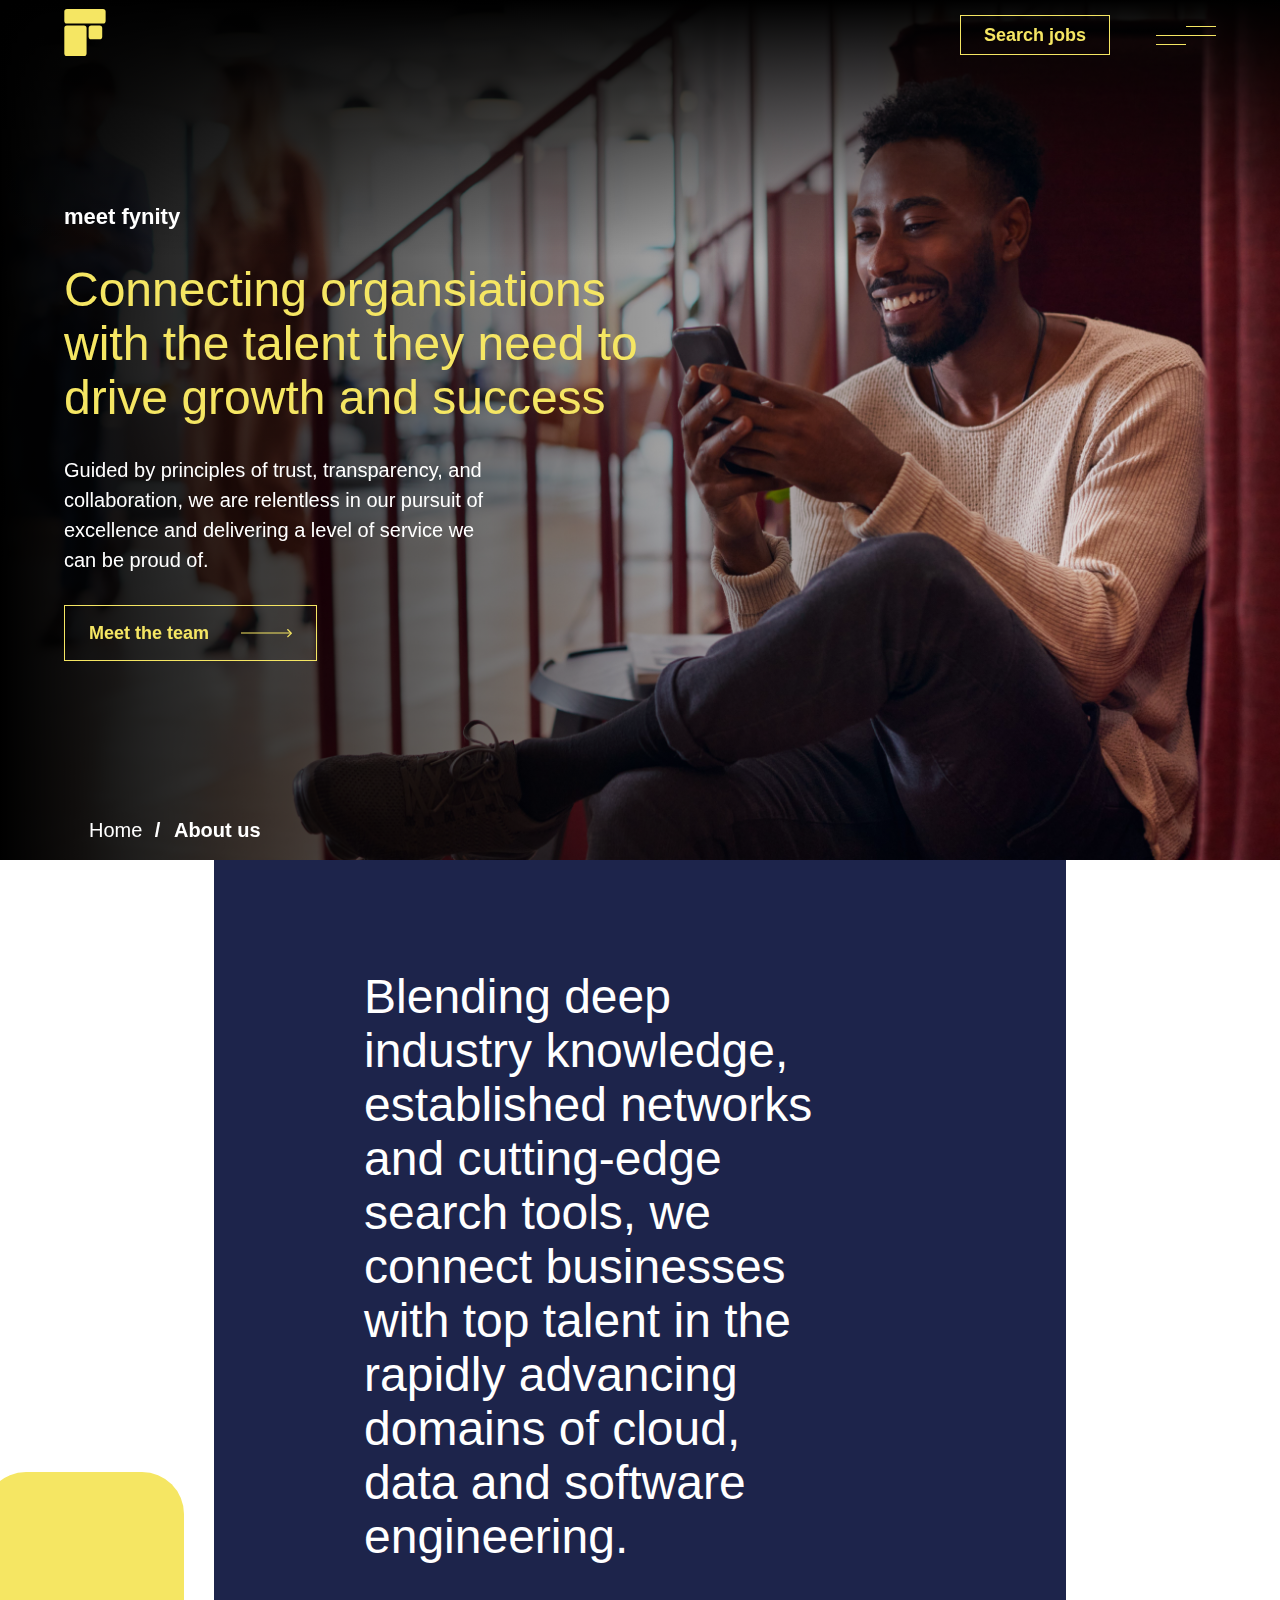
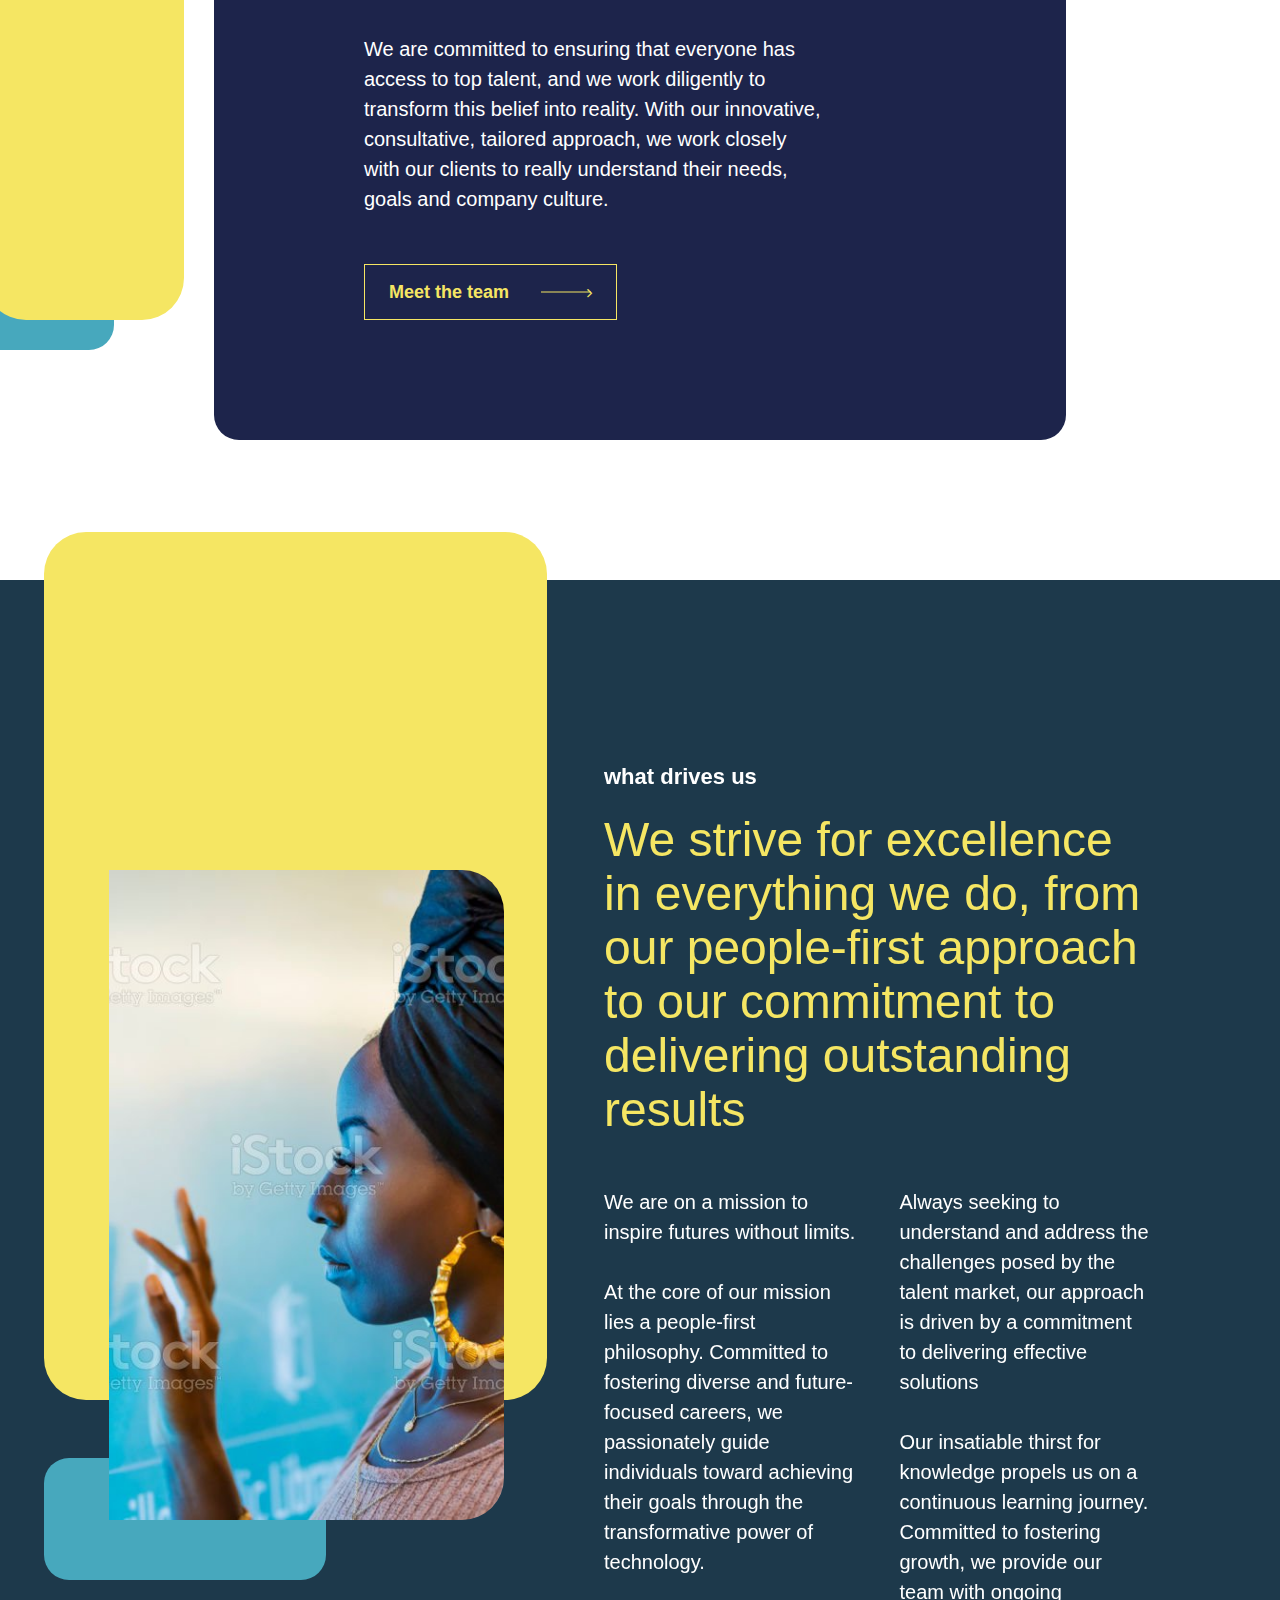
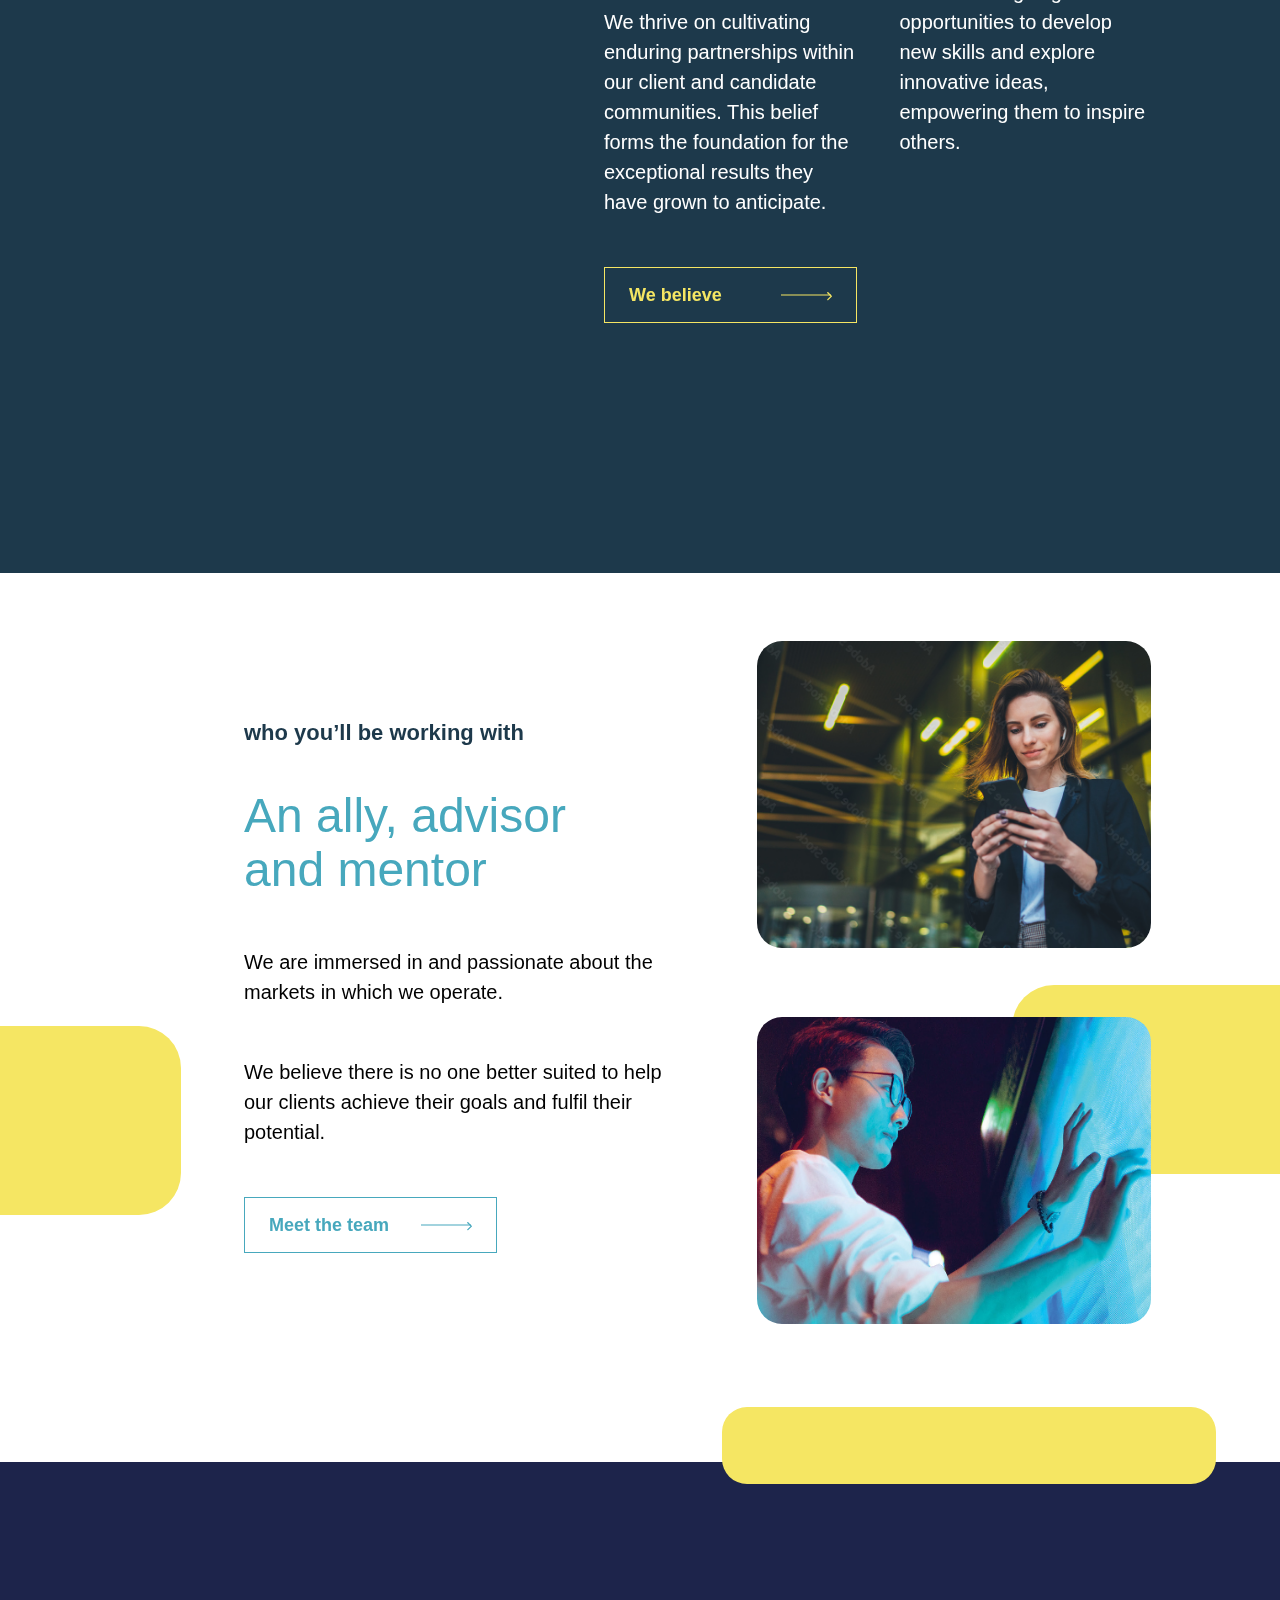
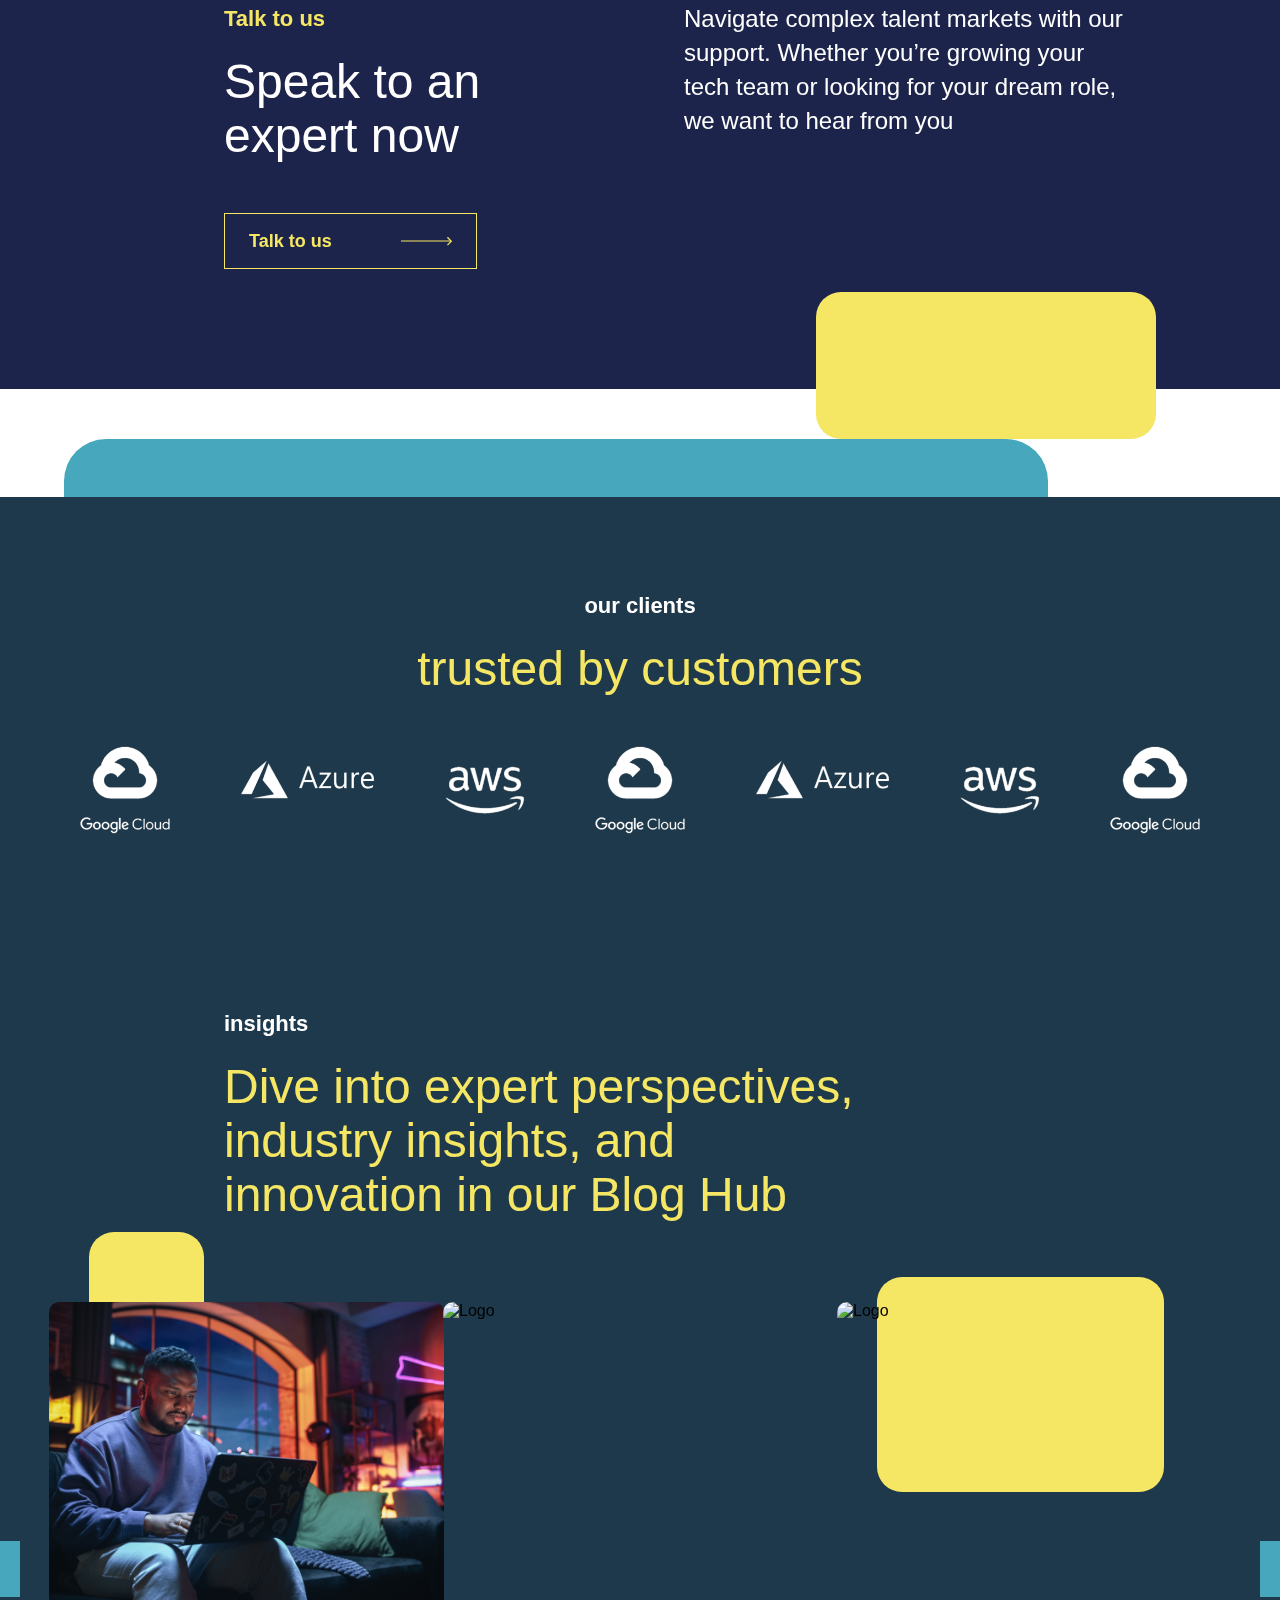
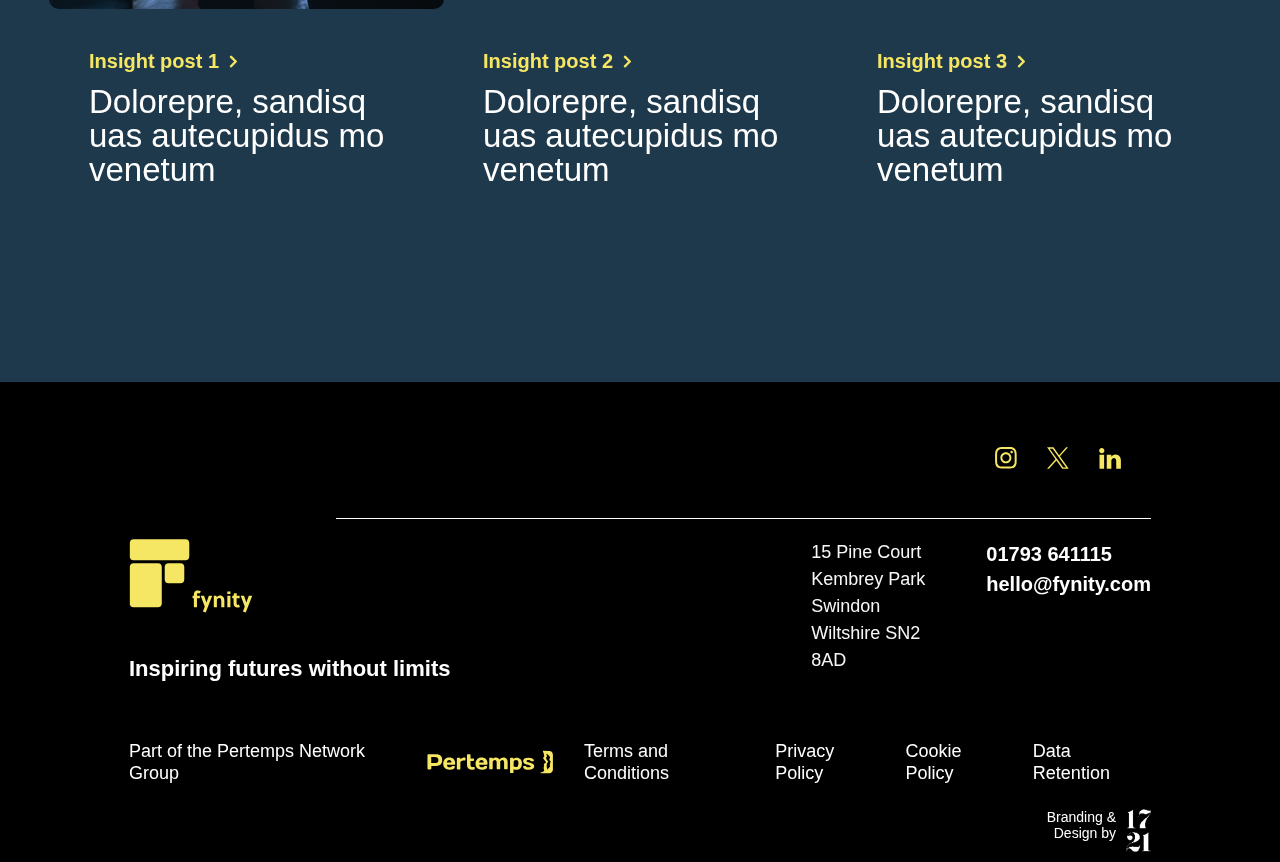
==== commit b534832d: "update logo 1712 in footer" ====
--- a/about-us/index.html
+++ b/about-us/index.html
@@ -561,7 +561,7 @@
         </div>
         <div class="copyright">
           <p>Branding & Design by</p>
-          <img src="" alt="Logo 1721" />
+          <img src="../image/Icons/Fynity - Icons/logo_1721.png" alt="Logo 1721" width="25" />
         </div>
       </div>
     </div>
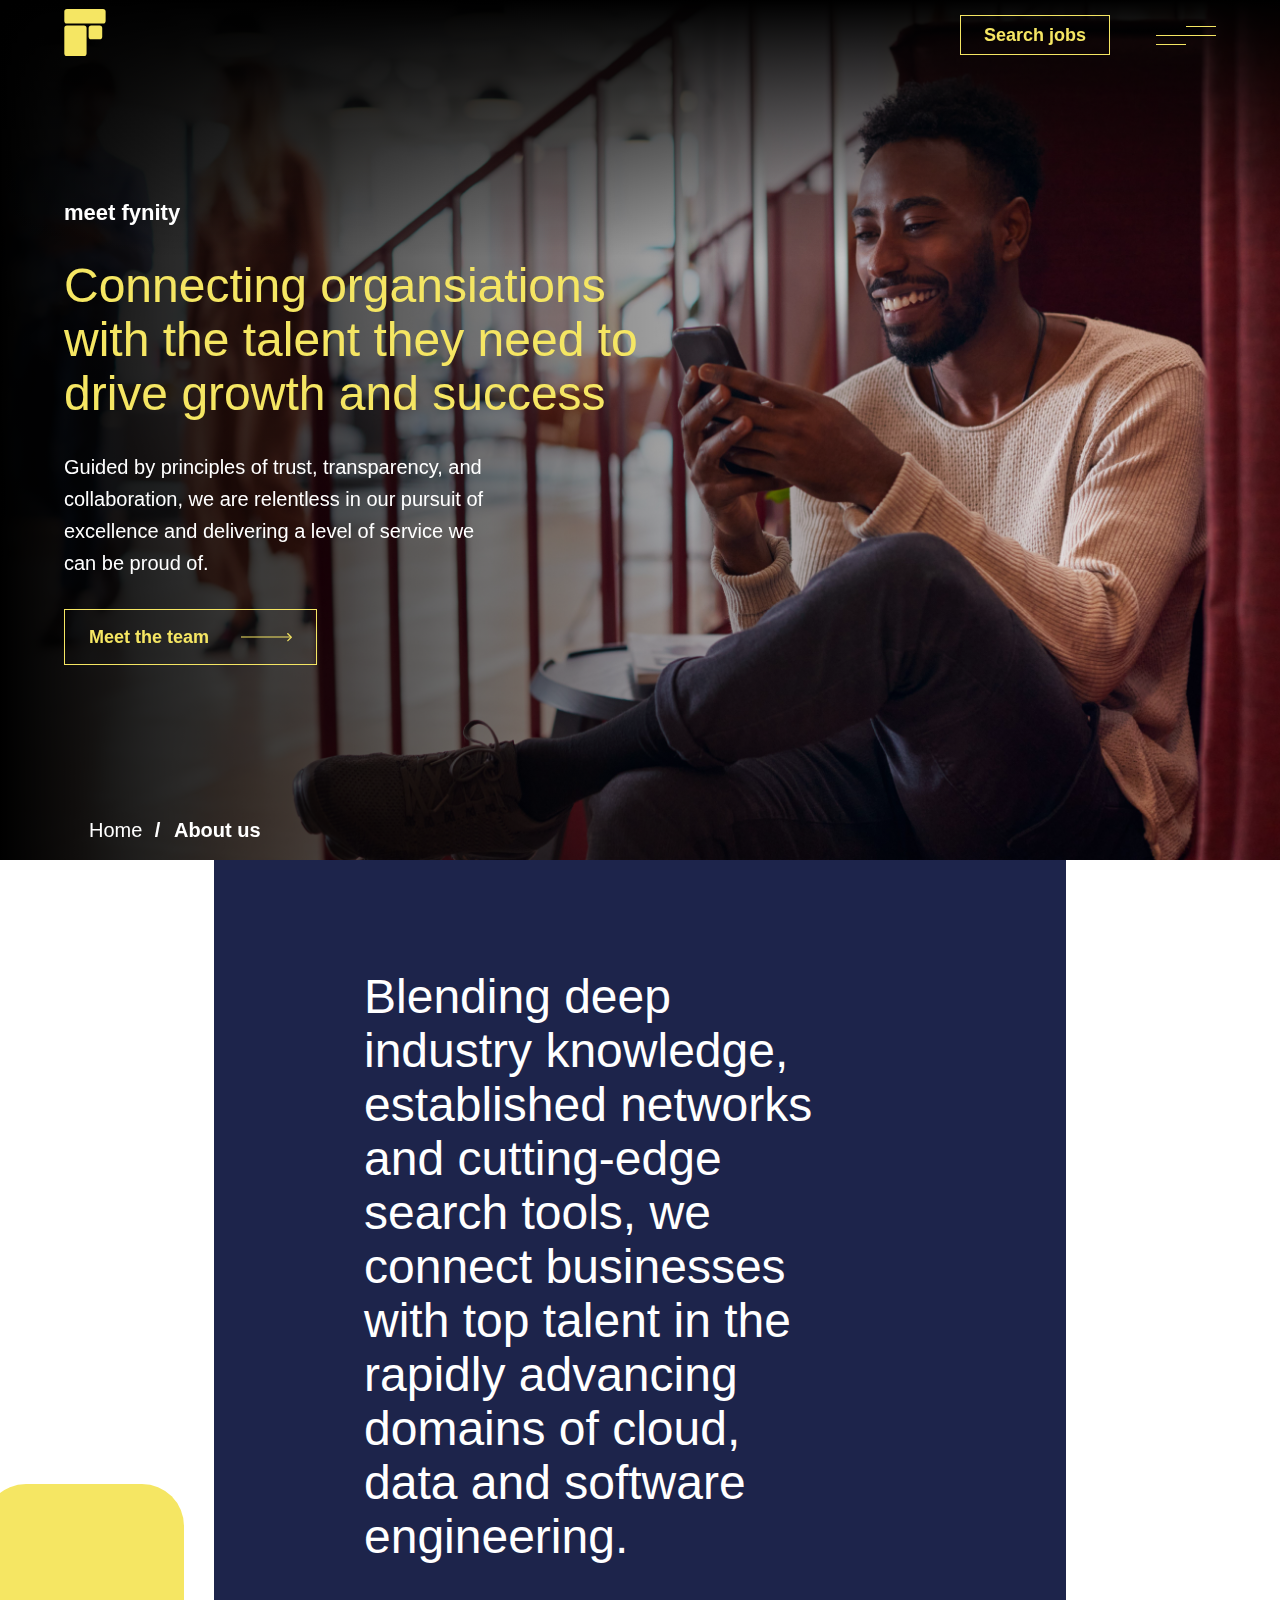
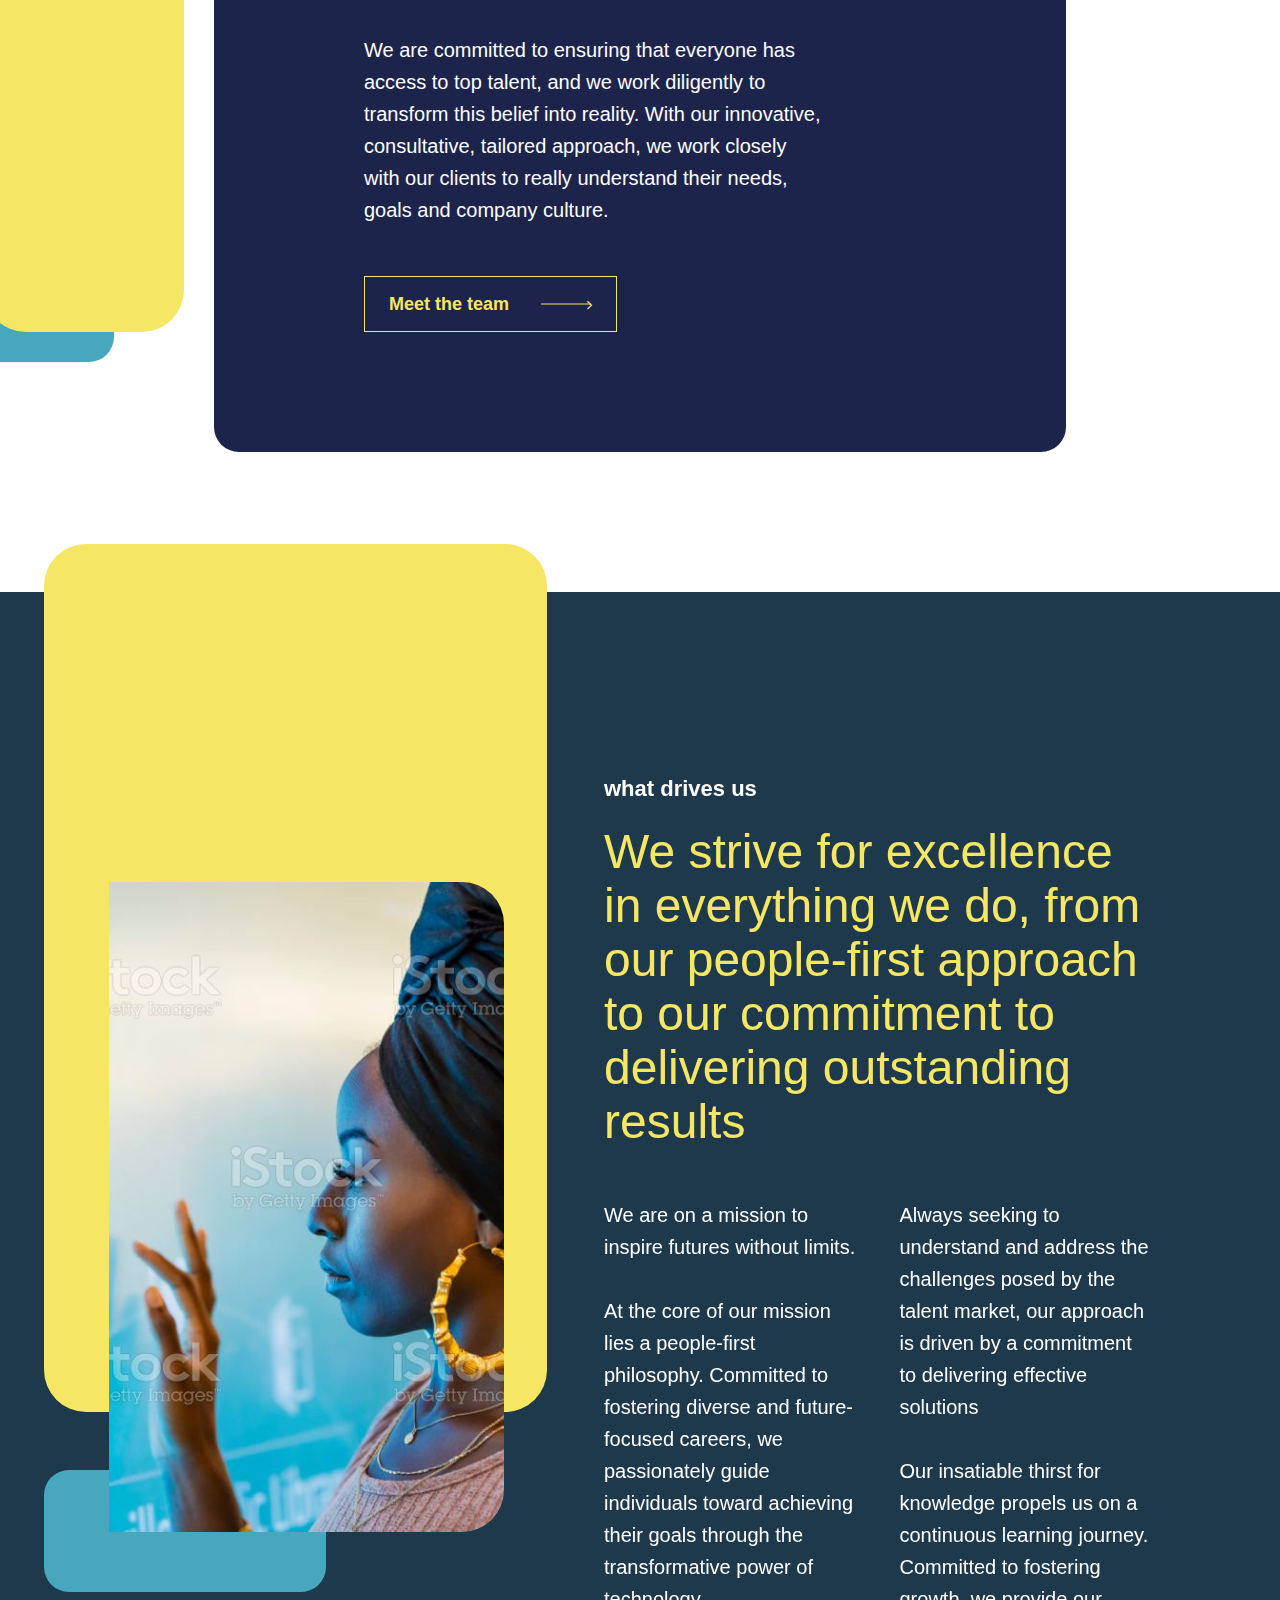
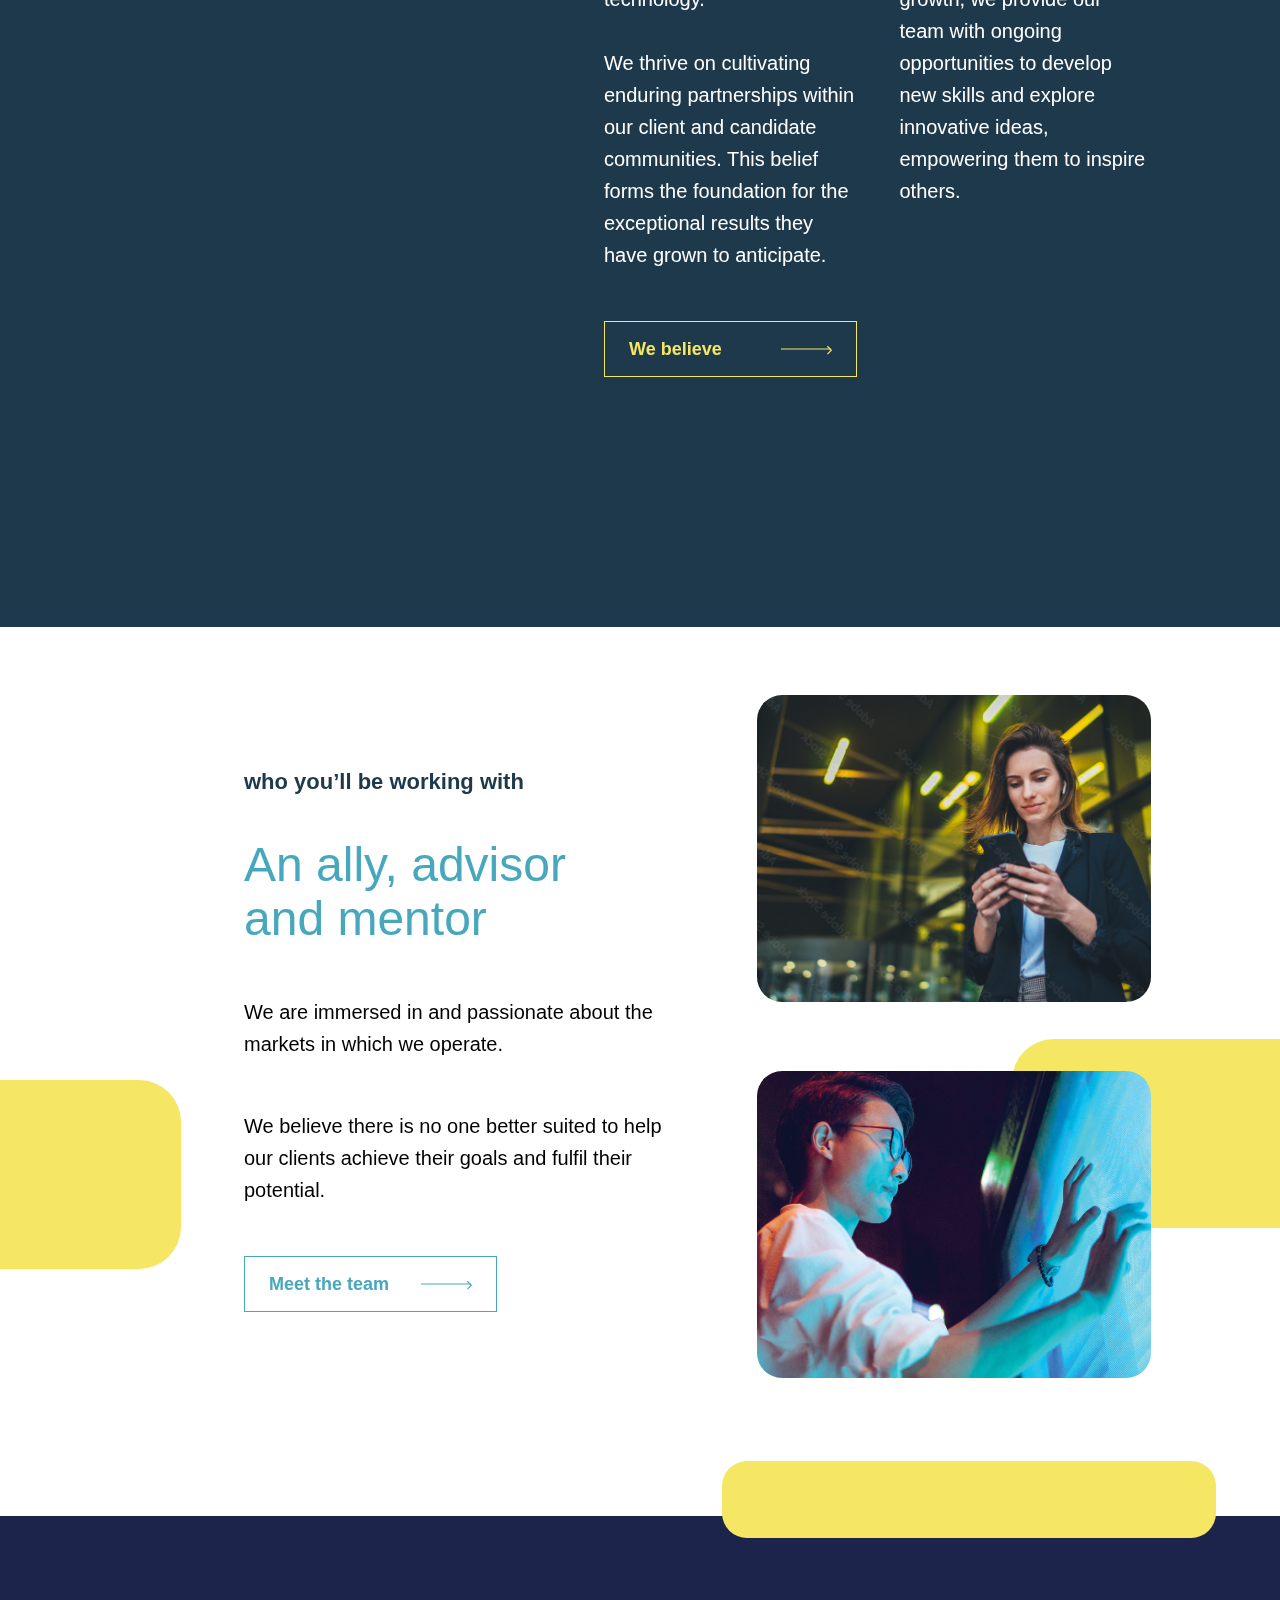
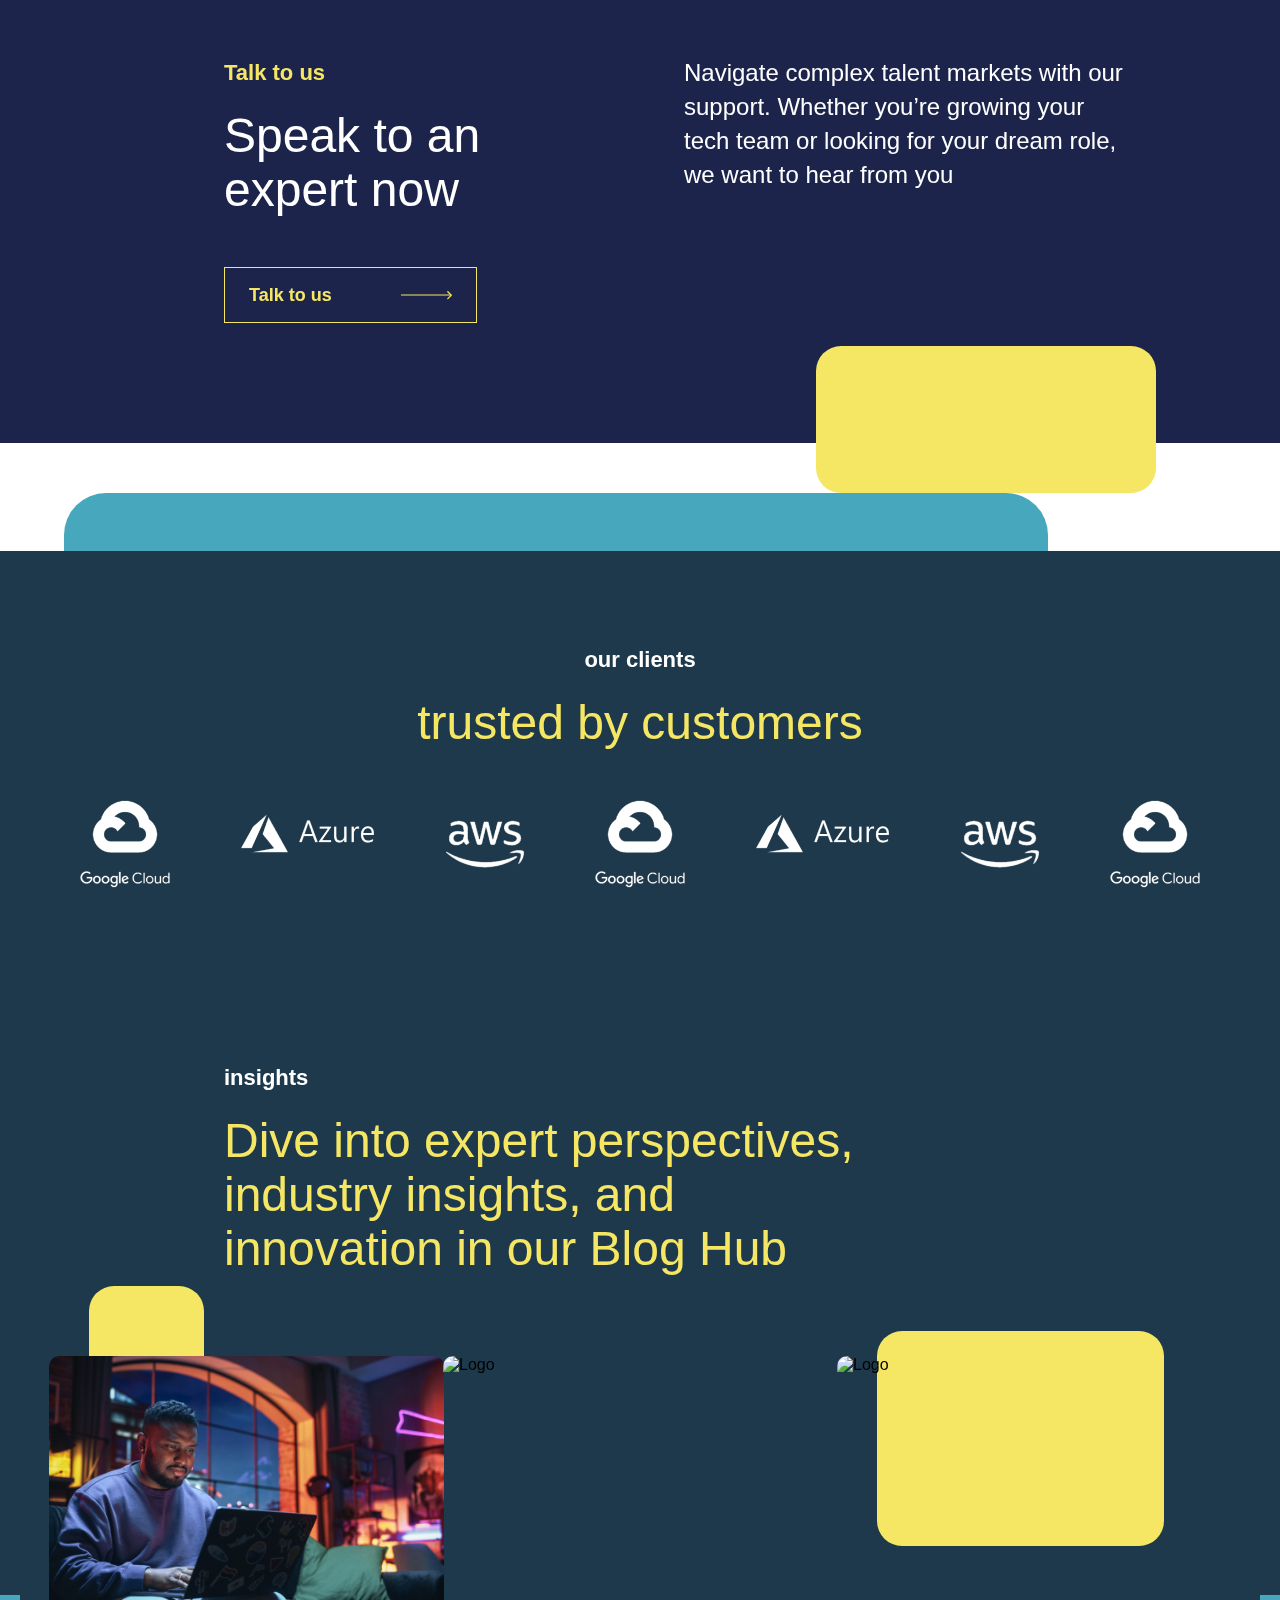
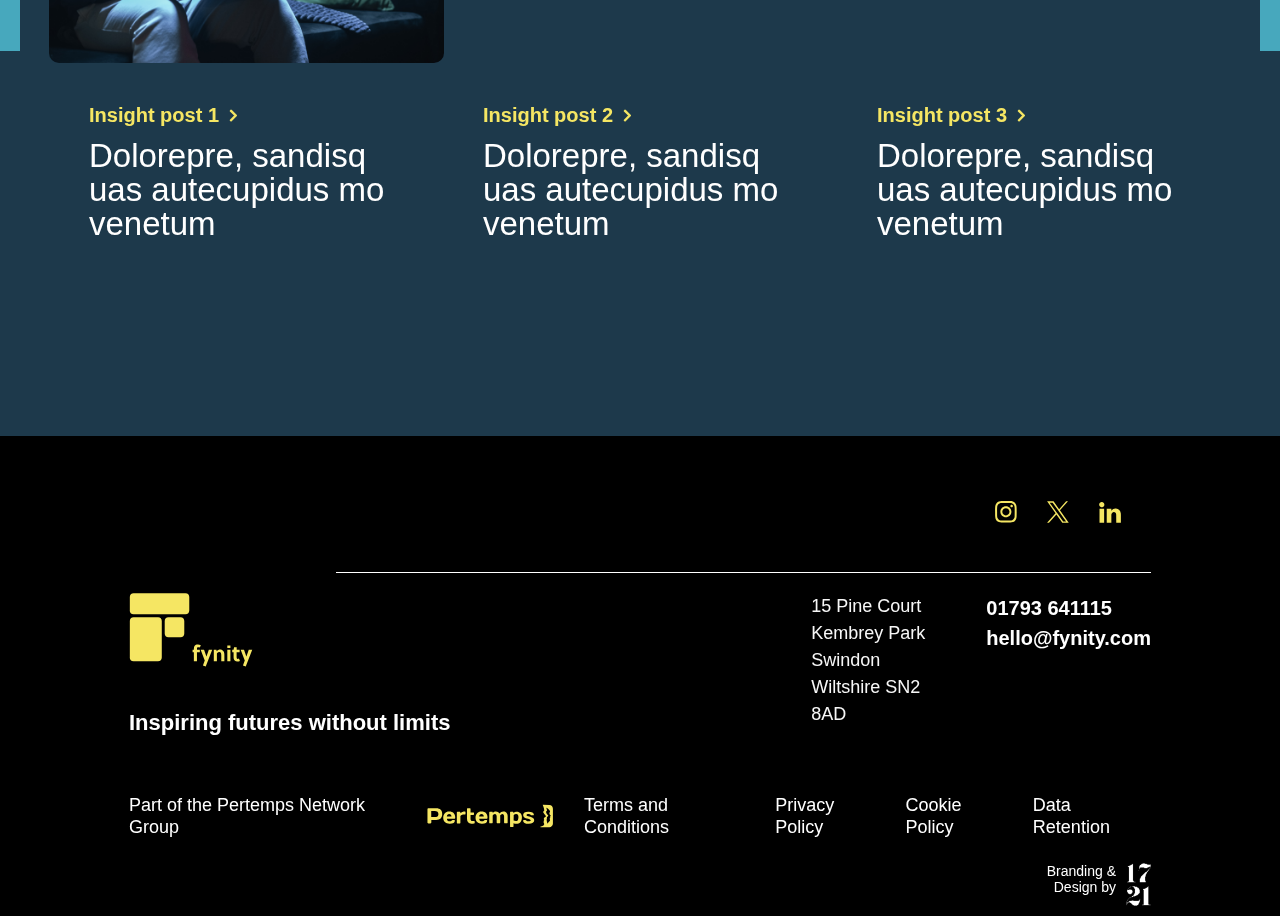
==== commit eeae8fd8: "fix video banner" ====
--- a/about-us/index.html
+++ b/about-us/index.html
@@ -193,7 +193,7 @@
     </div>
     <!-- End: Header -->
 
-    <!-- Start: Home Page -->
+    <!-- Start: About Us -->
     <div id="about-us">
       <div class="banner">
         <div class="container">
@@ -476,7 +476,7 @@
         </div>
       </div>
     </div>
-    <!-- End: Home Page -->
+    <!-- End: About Us -->
 
     <!-- Start: Footer -->
     <div class="footer">
--- a/css/index.css
+++ b/css/index.css
@@ -369,7 +369,7 @@
 
 .context-base {
   font-size: 20px;
-  line-height: 1.5;
+  line-height: 1.6;
   color: #ffffff;
 }
 
@@ -1321,15 +1321,33 @@
 }
 #homepage .banner {
   height: auto;
-  max-height: 100vh;
   padding: 0;
   position: relative;
+  overflow: hidden;
+}
+#homepage .banner::before {
+  content: "";
+  width: 70%;
+  height: 100%;
+  background: transparent linear-gradient(90deg, #000000 0%, rgba(84, 84, 84, 0) 100%) 0% 0% no-repeat padding-box;
+  position: absolute;
+  top: 0;
+  left: 0;
+  z-index: 1;
 }
 #homepage .banner .container {
   position: absolute;
   top: 50%;
   left: 50%;
   transform: translate(-50%, -50%);
+  z-index: 2;
+}
+#homepage .banner video {
+  height: 65vh;
+  -o-object-fit: cover;
+     object-fit: cover;
+  -o-object-position: center 20%;
+     object-position: center 20%;
 }
 #homepage .mission {
   display: flex;
@@ -1803,6 +1821,9 @@
   }
 }
 @media (max-width: 768px) {
+  #homepage .banner video {
+    height: 100vh;
+  }
   #homepage .mission {
     height: auto;
     flex-direction: column;
@@ -4291,6 +4312,872 @@
     width: 100%;
   }
 }
+#insights .banner {
+  height: 570px;
+  background-image: url("../image/Stock Images/Fynity - Website Imagery/Insights/Fynity - Insights_Homepage_Banner.jpg");
+  position: relative;
+}
+#insights .banner::before {
+  content: "";
+  width: 55%;
+  height: 100%;
+  position: absolute;
+  top: 0;
+  left: 0;
+  background-image: linear-gradient(90deg, rgb(0, 0, 0) 0%, rgba(84, 84, 84, 0) 100%);
+  z-index: 1;
+}
+#insights .banner::after {
+  content: "";
+  width: 100%;
+  height: 30%;
+  position: absolute;
+  top: 0;
+  left: 0;
+  background-image: linear-gradient(180deg, rgb(0, 0, 0) 0%, rgba(84, 84, 84, 0) 100%);
+  z-index: 1;
+}
+#insights .banner .container {
+  position: relative;
+  z-index: 2;
+}
+#insights .banner .container .subtitle-base {
+  max-width: 470px;
+  margin-top: 30px;
+  margin-bottom: 30px;
+}
+#insights .wrap-content {
+  padding: 100px 0;
+}
+#insights .wrap-content .filter {
+  display: flex;
+  align-items: center;
+  margin-bottom: 50px;
+}
+#insights .wrap-content .filter input {
+  width: 100%;
+  max-width: 440px;
+  height: 56px;
+  font-size: 20px;
+  color: #47A8BD;
+  border: none;
+  border-bottom: 1px solid #47A8BD;
+}
+#insights .wrap-content .filter input::-moz-placeholder {
+  color: #47A8BD;
+  opacity: 0.65;
+}
+#insights .wrap-content .filter input::placeholder {
+  color: #47A8BD;
+  opacity: 0.65;
+}
+#insights .wrap-content .filter button {
+  width: 56px;
+  height: 56px;
+  background: #47A8BD;
+  font-size: 21px;
+  color: #ffffff;
+  border: none;
+}
+#insights .wrap-content .item {
+  width: 50%;
+}
+#insights .wrap-content .item img {
+  width: 100%;
+  height: 468px;
+  border-radius: 10px;
+  -o-object-fit: cover;
+     object-fit: cover;
+}
+#insights .wrap-content .item h3 {
+  font-size: 20px;
+  line-height: 24px;
+  padding: 40px 40px 12px;
+  font-weight: 800;
+  color: #1D394B;
+  position: relative;
+}
+#insights .wrap-content .item i {
+  font-weight: 800;
+  position: relative;
+  left: 5px;
+}
+#insights .wrap-content .item h4 {
+  font-size: 33px;
+  line-height: 34px;
+  color: #47A8BD;
+  font-weight: 300;
+  padding: 0 40px 50px;
+  position: relative;
+}
+#insights .wrap-content .main-items {
+  display: flex;
+  justify-content: space-between;
+  margin-bottom: 80px;
+}
+#insights .wrap-content .main-items .item {
+  width: calc(50% - 20px);
+}
+#insights .wrap-content .sub-items {
+  display: flex;
+  flex-wrap: wrap;
+}
+#insights .wrap-content .sub-items .item {
+  width: calc(33.33% - 20px);
+  margin-right: 30px;
+  margin-bottom: 30px;
+}
+#insights .wrap-content .sub-items .item:nth-child(3n) {
+  margin-right: 0;
+}
+#insights .wrap-content .sub-items .item img {
+  height: 307px;
+}
+#insights .talk-to-us {
+  margin-bottom: 50px;
+}
+
+@media (max-width: 1270px) {
+  #insights .wrap-content .item img {
+    height: 340px;
+  }
+  #insights .wrap-content .sub-items .item img {
+    height: 250px;
+  }
+}
+@media (max-width: 992px) {
+  #insights .banner .container .left {
+    width: 70%;
+  }
+  #insights .wrap-content .item img {
+    height: 240px;
+  }
+  #insights .wrap-content .sub-items .item img {
+    height: 150px;
+  }
+}
+@media (max-width: 768px) {
+  #insights .banner {
+    height: 100vh;
+    padding-bottom: 0;
+    padding-top: 70px;
+    justify-content: center;
+  }
+  #insights .banner .container .left {
+    width: 100%;
+  }
+  #insights .banner .container .subtitle-base {
+    margin-top: 20px;
+    margin-bottom: 20px;
+  }
+  #insights .banner .container .context-base {
+    margin-bottom: 20px;
+  }
+  #insights .wrap-content .filter input {
+    width: calc(100% - 50px);
+    height: 50px;
+    font-size: 16px;
+  }
+  #insights .wrap-content .filter button {
+    width: 50px;
+    height: 50px;
+    font-size: 18px;
+  }
+  #insights .wrap-content .item h3 {
+    font-size: 16px;
+    padding: 20px 30px 0;
+  }
+  #insights .wrap-content .item h4 {
+    font-size: 26px;
+    line-height: 30px;
+    padding: 18px 30px 0;
+  }
+  #insights .wrap-content .main-items {
+    flex-direction: column;
+  }
+  #insights .wrap-content .main-items .item {
+    width: 100%;
+    margin-bottom: 40px;
+  }
+  #insights .wrap-content .sub-items .item {
+    width: 100%;
+    margin-right: 0;
+  }
+  #insights .wrap-content .sub-items .item img {
+    height: 250px;
+  }
+  #insights .talk-to-us {
+    margin-bottom: 0;
+  }
+}
+#contact .banner {
+  height: 560px;
+  background-image: url("../image/Stock Images/Fynity - Website Imagery/About Us/Fynity - About_Us_Hero_Banner_Flip.jpg");
+  position: relative;
+  padding-top: 70px;
+}
+#contact .banner::before {
+  content: "";
+  width: 83%;
+  height: 100%;
+  position: absolute;
+  top: 0;
+  left: 0;
+  background-image: linear-gradient(90deg, rgb(0, 0, 0) 0%, rgba(84, 84, 84, 0) 100%);
+  z-index: 1;
+}
+#contact .banner::after {
+  content: "";
+  width: 100%;
+  height: 30%;
+  position: absolute;
+  top: 0;
+  left: 0;
+  background-image: linear-gradient(180deg, rgb(0, 0, 0) 0%, rgba(84, 84, 84, 0) 100%);
+  z-index: 1;
+}
+#contact .banner .container {
+  position: relative;
+  z-index: 2;
+}
+#contact .banner .container .subtitle-base {
+  margin-top: 30px;
+  margin-bottom: 30px;
+}
+#contact .banner .container .context-base {
+  max-width: 420px;
+  margin-bottom: 30px;
+}
+#contact .wrap-content {
+  padding: 100px 0 160px;
+  background: #1D394B;
+}
+#contact .wrap-content .container {
+  display: flex;
+}
+#contact .wrap-content .container .title {
+  font-size: 33px;
+  line-height: 1.3;
+  font-weight: 300;
+  margin-bottom: 30px;
+}
+#contact .wrap-content .container .left {
+  width: 40%;
+  max-width: 440px;
+}
+#contact .wrap-content .container .left p {
+  font-size: 20px;
+  line-height: 1.6;
+  color: #ffffff;
+  font-weight: 400;
+  margin-bottom: 25px;
+}
+#contact .wrap-content .container .left .contact {
+  font-weight: 600;
+  display: flex;
+  flex-direction: column;
+}
+#contact .wrap-content .container .left .contact a {
+  display: flex;
+  color: #F5E663;
+}
+#contact .wrap-content .container .left .contact img {
+  width: 22px;
+  margin-top: 10px;
+}
+#contact .wrap-content .container .right {
+  flex: 1;
+  max-width: 620px;
+}
+#contact .wrap-content .container .right input, #contact .wrap-content .container .right textarea {
+  display: block;
+  width: 100%;
+  height: 50px;
+  font-size: 20px;
+  font-weight: 400;
+  color: #ffffff;
+  background: none;
+  border: none;
+  border-bottom: 1px solid #ffffff;
+  margin-bottom: 10px;
+}
+#contact .wrap-content .container .right input::-moz-placeholder, #contact .wrap-content .container .right textarea::-moz-placeholder {
+  color: #ffffff;
+}
+#contact .wrap-content .container .right input::placeholder, #contact .wrap-content .container .right textarea::placeholder {
+  color: #ffffff;
+}
+#contact .wrap-content .container .right textarea {
+  height: 175px;
+  resize: none;
+}
+#contact .wrap-content .container .right .input-file .file {
+  position: relative;
+  z-index: 1;
+}
+#contact .wrap-content .container .right .input-file .file .btn-yellow {
+  width: 177px;
+  position: absolute;
+  bottom: 0;
+  right: 0;
+  z-index: -1;
+}
+#contact .wrap-content .container .right .disc {
+  font-size: 14px;
+  font-weight: 400;
+  color: #ffffff;
+  margin-bottom: 20px;
+}
+#contact .wrap-content .container .right .checkbox {
+  display: block;
+  position: relative;
+  font-size: 16px;
+  color: #ffffff;
+  font-weight: 400;
+  line-height: 18px;
+  padding-left: 28px;
+  cursor: pointer;
+  -webkit-user-select: none;
+  -moz-user-select: none;
+  user-select: none;
+  margin-bottom: 60px;
+}
+#contact .wrap-content .container .right .checkbox:hover input ~ .checkmark {
+  background-color: #ccc;
+}
+#contact .wrap-content .container .right .checkbox input {
+  position: absolute;
+  opacity: 0;
+  cursor: pointer;
+  height: 0;
+  width: 0;
+}
+#contact .wrap-content .container .right .checkbox input:checked ~ .checkmark {
+  background-color: #F5E663;
+  border-color: #F5E663;
+}
+#contact .wrap-content .container .right .checkbox input:checked ~ .checkmark:after {
+  display: block;
+}
+#contact .wrap-content .container .right .checkbox .checkmark {
+  position: absolute;
+  top: 50%;
+  left: 0;
+  width: 18px;
+  height: 18px;
+  border: 1px solid #ffffff;
+  display: flex;
+  justify-content: center;
+  align-items: center;
+  transform: translateY(-50%);
+}
+#contact .wrap-content .container .right .checkbox .checkmark:after {
+  content: "";
+  display: none;
+  width: 5px;
+  height: 9px;
+  border: solid #000000;
+  border-width: 0 2px 2px 0;
+  transform: rotate(45deg);
+  position: relative;
+  bottom: 1px;
+}
+
+@media (max-width: 992px) {
+  #contact .banner .container .left {
+    width: 70%;
+  }
+  #contact .wrap-content .container .right {
+    min-width: 550px;
+  }
+}
+@media (max-width: 768px) {
+  #contact .banner {
+    height: 100vh;
+    padding-bottom: 0;
+    padding-top: 70px;
+    justify-content: center;
+  }
+  #contact .banner .container .left {
+    width: 100%;
+  }
+  #contact .banner .container .subtitle-base {
+    margin-top: 20px;
+    margin-bottom: 20px;
+  }
+  #contact .banner .container .context-base {
+    margin-bottom: 20px;
+  }
+  #contact .wrap-content {
+    padding: 50px 0 70px;
+  }
+  #contact .wrap-content .container {
+    flex-direction: column;
+  }
+  #contact .wrap-content .container .title {
+    font-size: 28px;
+    margin-bottom: 15px;
+  }
+  #contact .wrap-content .container .left {
+    width: 100%;
+    max-width: none;
+    margin-bottom: 40px;
+  }
+  #contact .wrap-content .container .left p {
+    font-size: 16px;
+  }
+  #contact .wrap-content .container .right {
+    width: 100%;
+    max-width: none;
+    min-width: auto;
+  }
+  #contact .wrap-content .container .right input, #contact .wrap-content .container .right textarea {
+    font-size: 16px;
+  }
+  #contact .wrap-content .container .right .input-file .btn-yellow {
+    display: none;
+  }
+  #contact .wrap-content .container .right .checkbox {
+    margin-bottom: 30px;
+  }
+}
+#key-hire .banner {
+  height: 450px;
+  background-image: url("../image/Stock Images/Fynity - Website Imagery/Key Hire/Fynity - Key_Hire_Homepage_Banner.jpg");
+  background-position-y: 10%;
+  padding: 0 0 50px;
+  align-items: flex-end;
+  position: relative;
+}
+#key-hire .banner::before {
+  content: "";
+  width: 83%;
+  height: 100%;
+  position: absolute;
+  top: 0;
+  left: 0;
+  background-image: linear-gradient(90deg, rgb(0, 0, 0) 0%, rgba(84, 84, 84, 0) 100%);
+  z-index: 1;
+}
+#key-hire .banner::after {
+  content: "";
+  width: 100%;
+  height: 30%;
+  position: absolute;
+  top: 0;
+  left: 0;
+  background-image: linear-gradient(180deg, rgb(0, 0, 0) 0%, rgba(84, 84, 84, 0) 100%);
+  z-index: 1;
+}
+#key-hire .banner .container {
+  position: relative;
+  z-index: 2;
+  margin: 0 auto;
+}
+#key-hire .banner .container .left {
+  text-align: center;
+  margin: auto;
+}
+#key-hire .banner .container .subtitle-base {
+  font-size: 63px;
+  font-weight: 700;
+  color: #ffffff;
+  margin: 20px 0;
+}
+#key-hire .banner .container .context-base {
+  font-weight: 800;
+  color: #F5E663;
+  margin-bottom: 30px;
+}
+#key-hire .if-you {
+  margin: 50px 0;
+  background: #1D394B;
+}
+#key-hire .if-you .container {
+  display: flex;
+  padding: 70px 0 50px;
+  position: relative;
+}
+#key-hire .if-you .container::before {
+  content: "";
+  width: 122px;
+  height: 282px;
+  background: #47A8BD;
+  border-radius: 25px;
+  position: absolute;
+  top: -50px;
+  left: -70px;
+}
+#key-hire .if-you .container::after {
+  content: "";
+  width: 521px;
+  height: 189px;
+  background: #F5E663;
+  border-radius: 42px;
+  position: absolute;
+  right: -600px;
+  bottom: -50px;
+}
+#key-hire .if-you .container .left {
+  max-width: 365px;
+  margin: auto;
+}
+#key-hire .if-you .container .left .subtitle-base {
+  margin-bottom: 50px;
+}
+#key-hire .if-you .container .right img {
+  width: 482px;
+  height: 603px;
+  border-radius: 0 42px 42px 0;
+  -o-object-fit: cover;
+     object-fit: cover;
+  -o-object-position: right;
+     object-position: right;
+}
+#key-hire .whitebox {
+  padding: 160px 0 140px;
+}
+#key-hire .whitebox .container {
+  display: flex;
+  justify-content: space-between;
+  position: relative;
+}
+#key-hire .whitebox .container::before {
+  content: "";
+  width: 282px;
+  height: 122px;
+  background: #F5E663;
+  border-radius: 25px;
+  position: absolute;
+  right: -30px;
+  bottom: -210px;
+}
+#key-hire .whitebox .container .item {
+  width: calc(33% - 8px);
+  text-align: center;
+  padding: 30px 35px 40px;
+  background: #1D244B;
+  border-radius: 12px;
+}
+#key-hire .whitebox .container .item .wrap-img {
+  display: flex;
+  justify-content: center;
+  align-items: center;
+  height: 130px;
+}
+#key-hire .whitebox .container .item h3 {
+  margin: 35px 0 30px;
+}
+#key-hire .key-features {
+  padding: 150px 0 200px;
+  background: #1D394B;
+  margin-bottom: 95px;
+  position: relative;
+}
+#key-hire .key-features .container {
+  max-width: 840px;
+  position: relative;
+}
+#key-hire .key-features .container::before {
+  content: "";
+  width: 124px;
+  height: 339px;
+  background: #47A8BD;
+  border-radius: 25px;
+  position: absolute;
+  top: -70px;
+  left: -480px;
+}
+#key-hire .key-features .container::after {
+  content: "";
+  width: 199px;
+  height: 448px;
+  background: #F5E663;
+  border-radius: 42px;
+  position: absolute;
+  bottom: -250px;
+  right: -540px;
+}
+#key-hire .key-features .subtitle-base {
+  margin-bottom: 40px;
+}
+#key-hire .key-features .title-base {
+  font-weight: 500;
+  margin-bottom: 30px;
+}
+#key-hire .key-features .wrapper {
+  display: flex;
+  justify-content: space-between;
+}
+#key-hire .key-features .wrapper ul {
+  width: calc(50% - 45px);
+}
+#key-hire .key-features .wrapper ul li {
+  padding-left: 30px;
+  position: relative;
+}
+#key-hire .key-features .wrapper ul li::before {
+  content: "";
+  width: 8px;
+  height: 8px;
+  background: #F5E663;
+  border-radius: 2px;
+  position: absolute;
+  top: 11px;
+  left: 0;
+}
+#key-hire .main-benefits {
+  padding: 100px 0 130px;
+  background: #1D244B;
+  position: relative;
+}
+#key-hire .main-benefits::before {
+  content: "";
+  width: 307px;
+  height: 85px;
+  background: #47A8BD;
+  border-radius: 25px;
+  position: absolute;
+  top: -50px;
+  right: 85px;
+  z-index: -1;
+}
+#key-hire .main-benefits .container {
+  padding: 0 65px;
+}
+#key-hire .main-benefits .subtitle-base {
+  text-align: center;
+  margin-bottom: 40px;
+}
+#key-hire .main-benefits .wrapper {
+  display: flex;
+  justify-content: space-between;
+}
+#key-hire .main-benefits .wrapper .items {
+  width: calc(50% - 20px);
+}
+#key-hire .main-benefits .wrapper .items .item {
+  display: flex;
+  align-items: center;
+  padding: 35px 0;
+  border-bottom: 2px solid #ffffff;
+}
+#key-hire .main-benefits .wrapper .items .item:last-child {
+  border-bottom: none;
+}
+#key-hire .main-benefits .wrapper .items .item .wrap-img {
+  width: 190px;
+}
+#key-hire .main-benefits .wrapper .items .item .title-base {
+  flex: 1;
+}
+#key-hire .client-say {
+  padding: 100px 138px 150px;
+}
+#key-hire .client-say .container {
+  padding: 0 160px;
+  position: relative;
+}
+#key-hire .client-say .container::before {
+  content: "";
+  width: 210px;
+  height: 77px;
+  background: #F5E663;
+  border-radius: 25px;
+  position: absolute;
+  top: 100px;
+  left: -280px;
+}
+#key-hire .client-say .container::after {
+  content: "";
+  width: 229px;
+  height: 405px;
+  background: #47A8BD;
+  border-radius: 42px;
+  position: absolute;
+  top: 230px;
+  left: -400px;
+}
+#key-hire .client-say .slider-say img {
+  width: 132px;
+  margin-bottom: 80px;
+}
+#key-hire .client-say .slider-say .subtitle-base {
+  max-width: 620px;
+  margin-bottom: 50px;
+}
+#key-hire .client-say .slider-say .c-black {
+  font-weight: 800;
+}
+#key-hire .client-say .slider-say .c-blue-bold {
+  color: #1D244B;
+  font-weight: 500;
+}
+#key-hire .client-say .slider-say .slick-dots {
+  display: flex;
+  justify-content: center;
+  margin-top: 65px;
+}
+#key-hire .client-say .slider-say .slick-dots li {
+  width: 22px;
+  height: 22px;
+  border: 2px solid #47A8BD;
+  border-radius: 15px;
+  margin: 0 4px;
+}
+#key-hire .client-say .slider-say .slick-dots li.slick-active {
+  background: #47A8BD;
+}
+#key-hire .client-say .slider-say .slick-dots li button {
+  display: none;
+}
+#key-hire .talk-to-us {
+  margin-bottom: 50px;
+}
+#key-hire .talk-to-us .container .left {
+  width: 100%;
+  padding: 0;
+  text-align: center;
+  display: flex;
+  flex-direction: column;
+  align-items: center;
+}
+#key-hire .talk-to-us .container .left .subtitle-base {
+  max-width: none;
+}
+#key-hire .talk-to-us .container .left .btn-yellow {
+  width: 320px;
+}
+
+@media (max-width: 1270px) {
+  #key-hire .description .container {
+    padding: 0 100px 140px;
+  }
+  #key-hire .description .bluebox {
+    padding: 70px 160px 100px 90px;
+  }
+}
+@media (max-width: 992px) {
+  #key-hire .banner .container .left {
+    width: 70%;
+  }
+  #key-hire .description .container {
+    padding: 0 0 100px;
+  }
+  #key-hire .description .bluebox {
+    padding: 50px 150px 100px 50px;
+  }
+  #key-hire .what-to-expect .left {
+    margin-left: 0;
+    margin-right: 50px;
+  }
+}
+@media (max-width: 768px) {
+  #key-hire .banner {
+    height: 100vh;
+    padding-bottom: 0;
+    padding-top: 70px;
+    justify-content: center;
+  }
+  #key-hire .banner .container .left {
+    width: 100%;
+  }
+  #key-hire .banner .container .subtitle-base {
+    margin-top: 20px;
+    margin-bottom: 20px;
+  }
+  #key-hire .banner .container .context-base {
+    margin-bottom: 20px;
+  }
+  #key-hire .description {
+    background: #1D244B;
+  }
+  #key-hire .description .container {
+    padding: 70px 0 80px;
+  }
+  #key-hire .description .container::before {
+    content: none;
+  }
+  #key-hire .description .bluebox {
+    padding: 0;
+  }
+  #key-hire .description .bluebox::before, #key-hire .description .bluebox::after {
+    content: none;
+  }
+  #key-hire .description .bluebox .subtitle-base {
+    margin-bottom: 30px;
+  }
+  #key-hire .description .bluebox .context-base {
+    margin-bottom: 30px;
+  }
+  #key-hire .what-to-expect {
+    padding: 50px 0 60px;
+  }
+  #key-hire .what-to-expect .container {
+    flex-direction: column;
+  }
+  #key-hire .what-to-expect .left {
+    width: 100%;
+  }
+  #key-hire .what-to-expect .left::before {
+    content: none;
+  }
+  #key-hire .what-to-expect .left img {
+    width: 293px;
+    height: 229px;
+    border-radius: 10px;
+    -o-object-fit: cover;
+       object-fit: cover;
+    margin: 0 auto;
+  }
+  #key-hire .what-to-expect .left .title-base {
+    padding-top: 35px;
+    margin-bottom: 20px;
+  }
+  #key-hire .what-to-expect .left .subtitle-base {
+    margin-bottom: 20px;
+  }
+  #key-hire .what-to-expect .left .context-base {
+    margin-bottom: 20px;
+  }
+  #key-hire .what-to-expect .left ul li {
+    font-size: 16px;
+    line-height: 20px;
+    margin-bottom: 20px;
+  }
+  #key-hire .what-to-expect .right {
+    width: 100%;
+    text-align: center;
+  }
+  #key-hire .what-to-expect .right::before, #key-hire .what-to-expect .right::after {
+    content: none;
+  }
+  #key-hire .what-to-expect .right .img-1 {
+    width: 229px;
+    height: 229px;
+    margin: 0;
+  }
+  #key-hire .client-say {
+    padding: 50px 0 75px;
+  }
+  #key-hire .client-say .slider-say .item img {
+    margin-bottom: 25px;
+  }
+  #key-hire .client-say .slider-say .item .subtitle-base {
+    margin-bottom: 30px;
+  }
+  #key-hire .client-say .slider-say .slick-dots li {
+    width: 14px;
+    height: 14px;
+    margin: 0 2px;
+  }
+  #key-hire .talk-to-us .container .left .subtitle-base {
+    max-width: 320px;
+  }
+  #key-hire .talk-to-us .container .left .btn-yellow {
+    display: flex;
+  }
+}
 html,
 body {
   font-family: graphie, sans-serif;
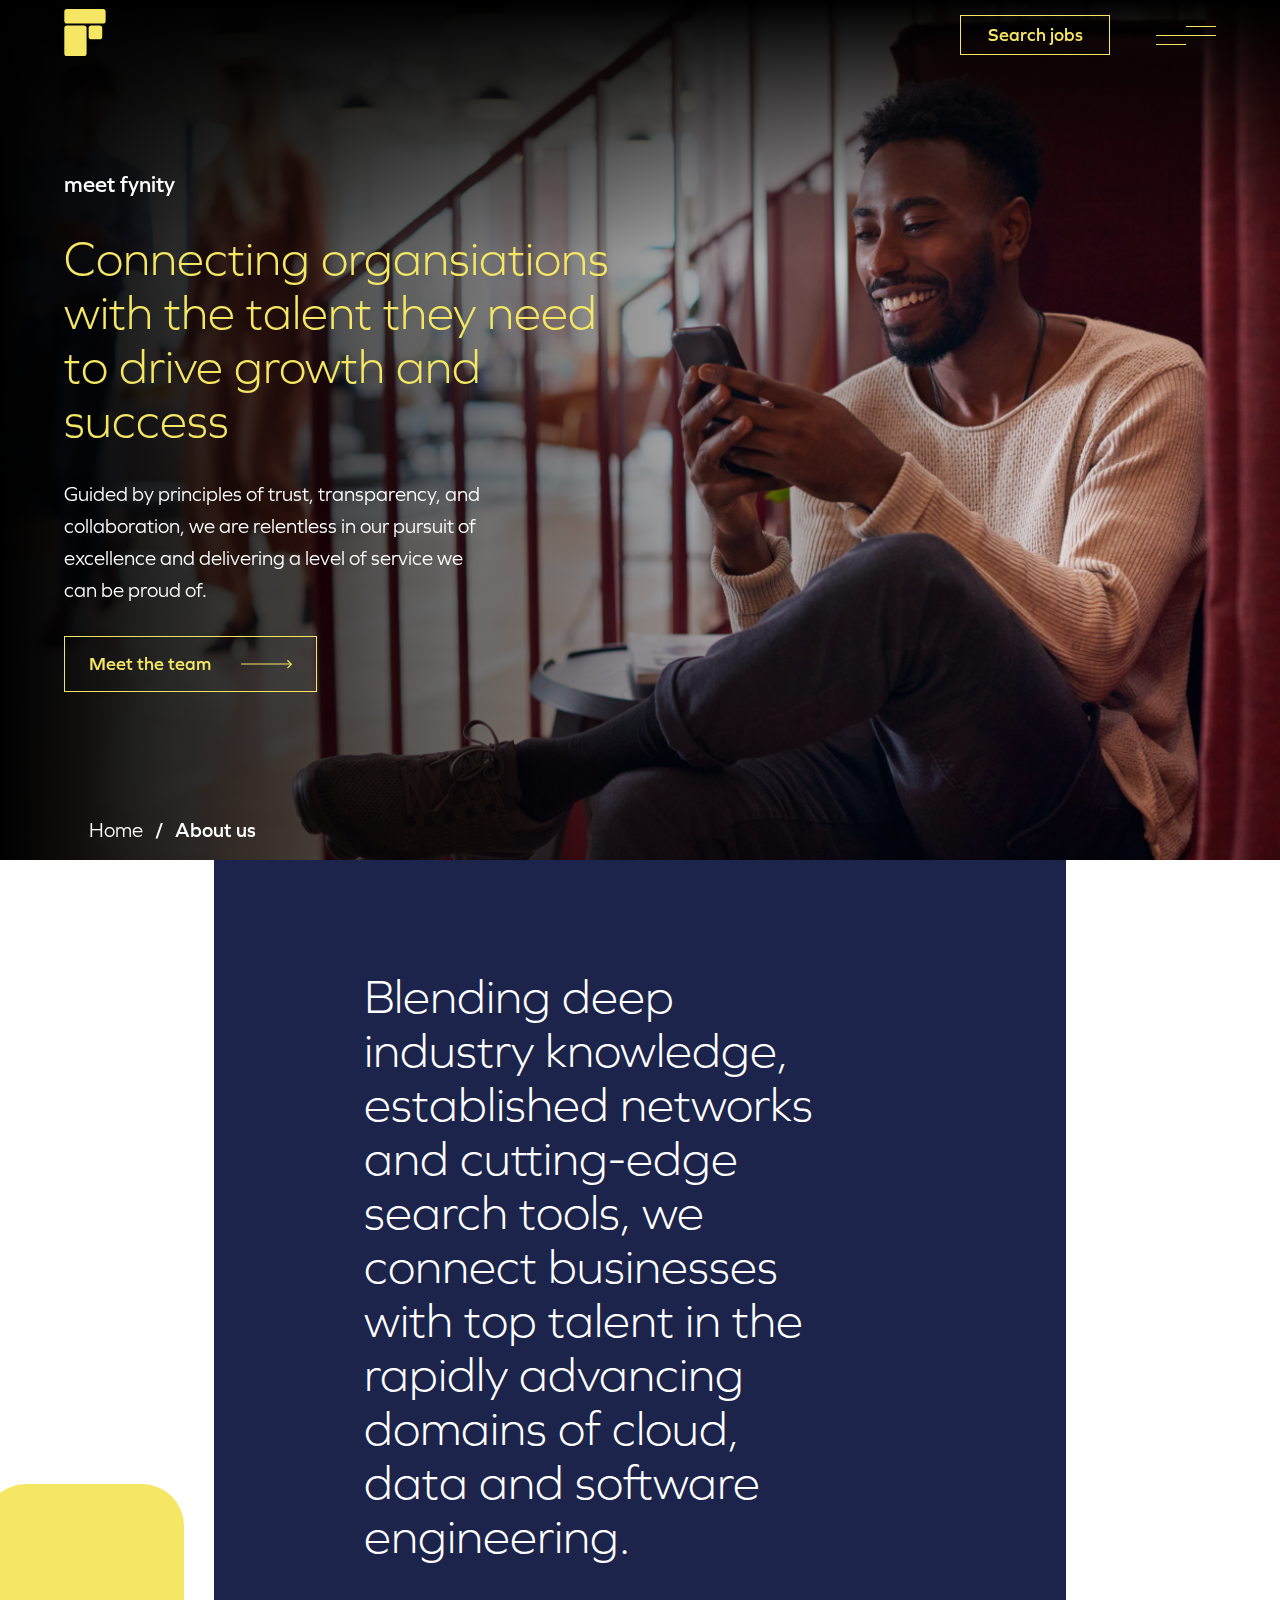
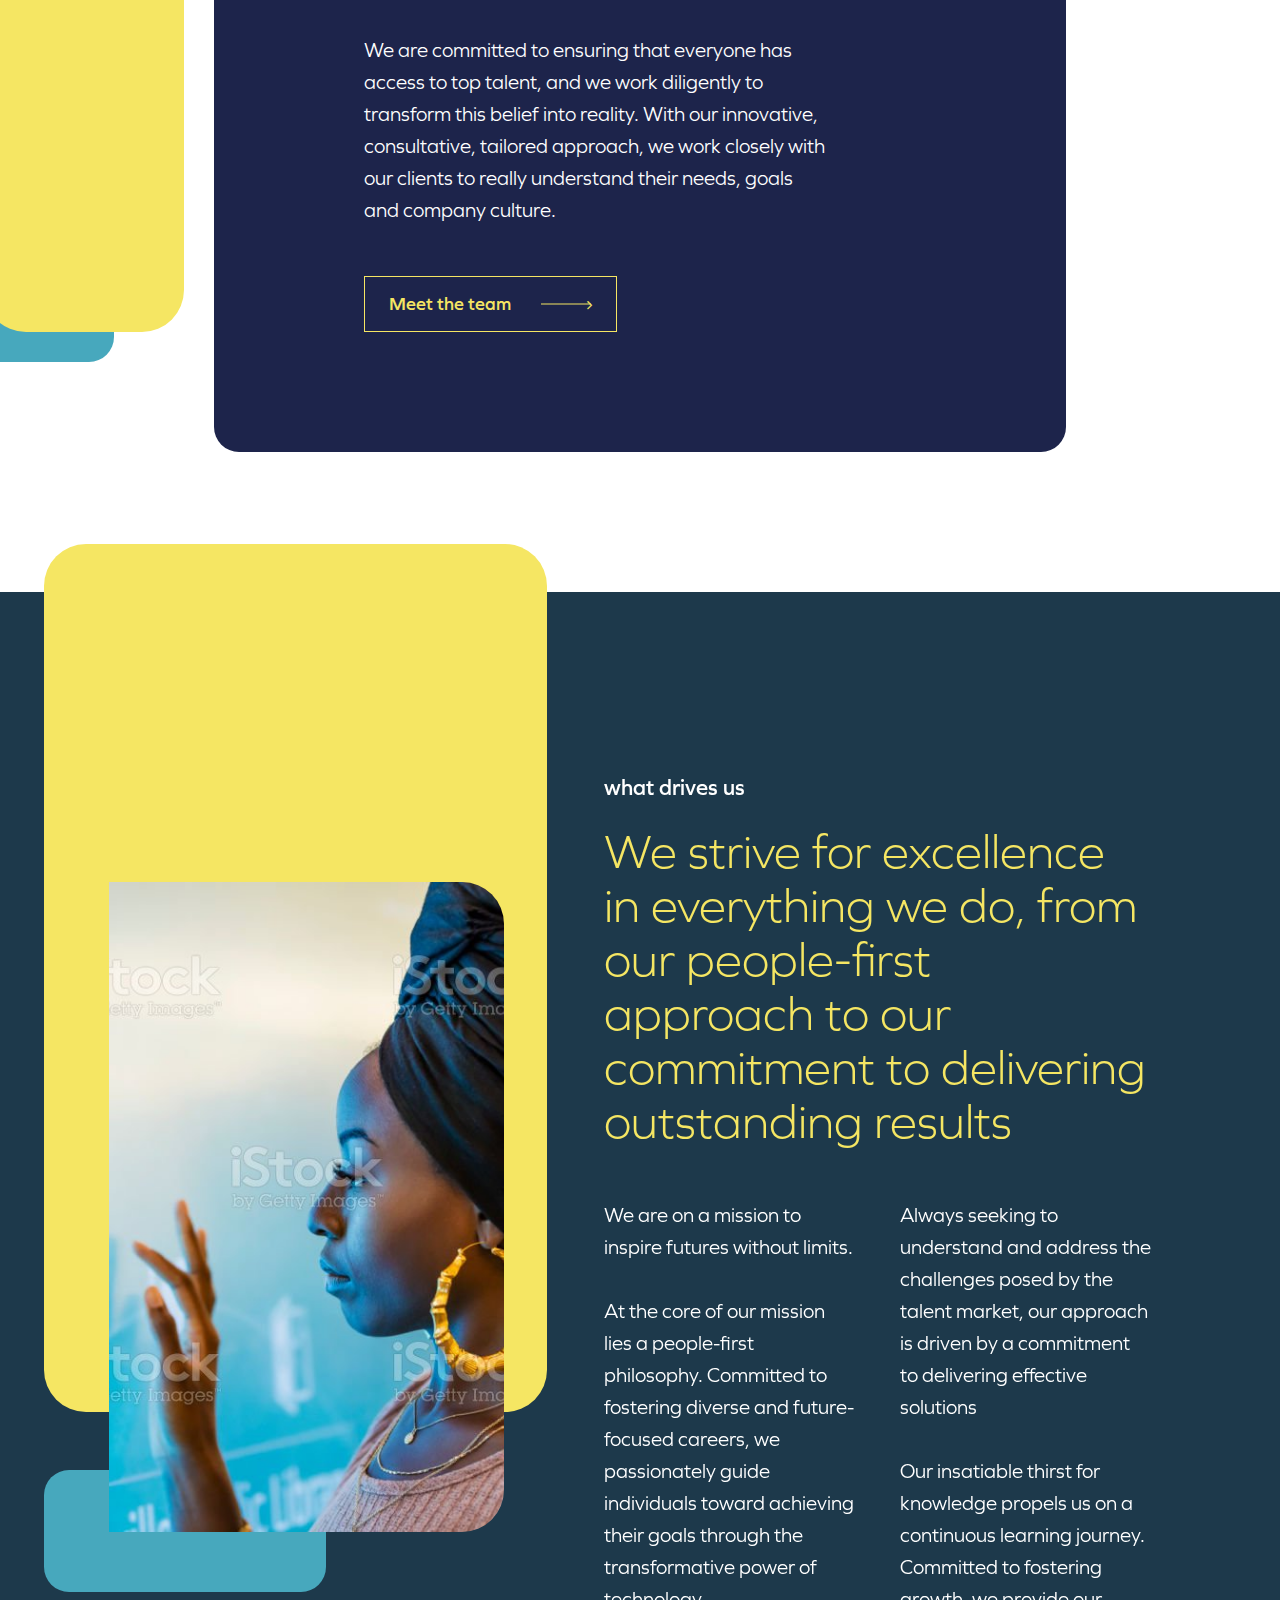
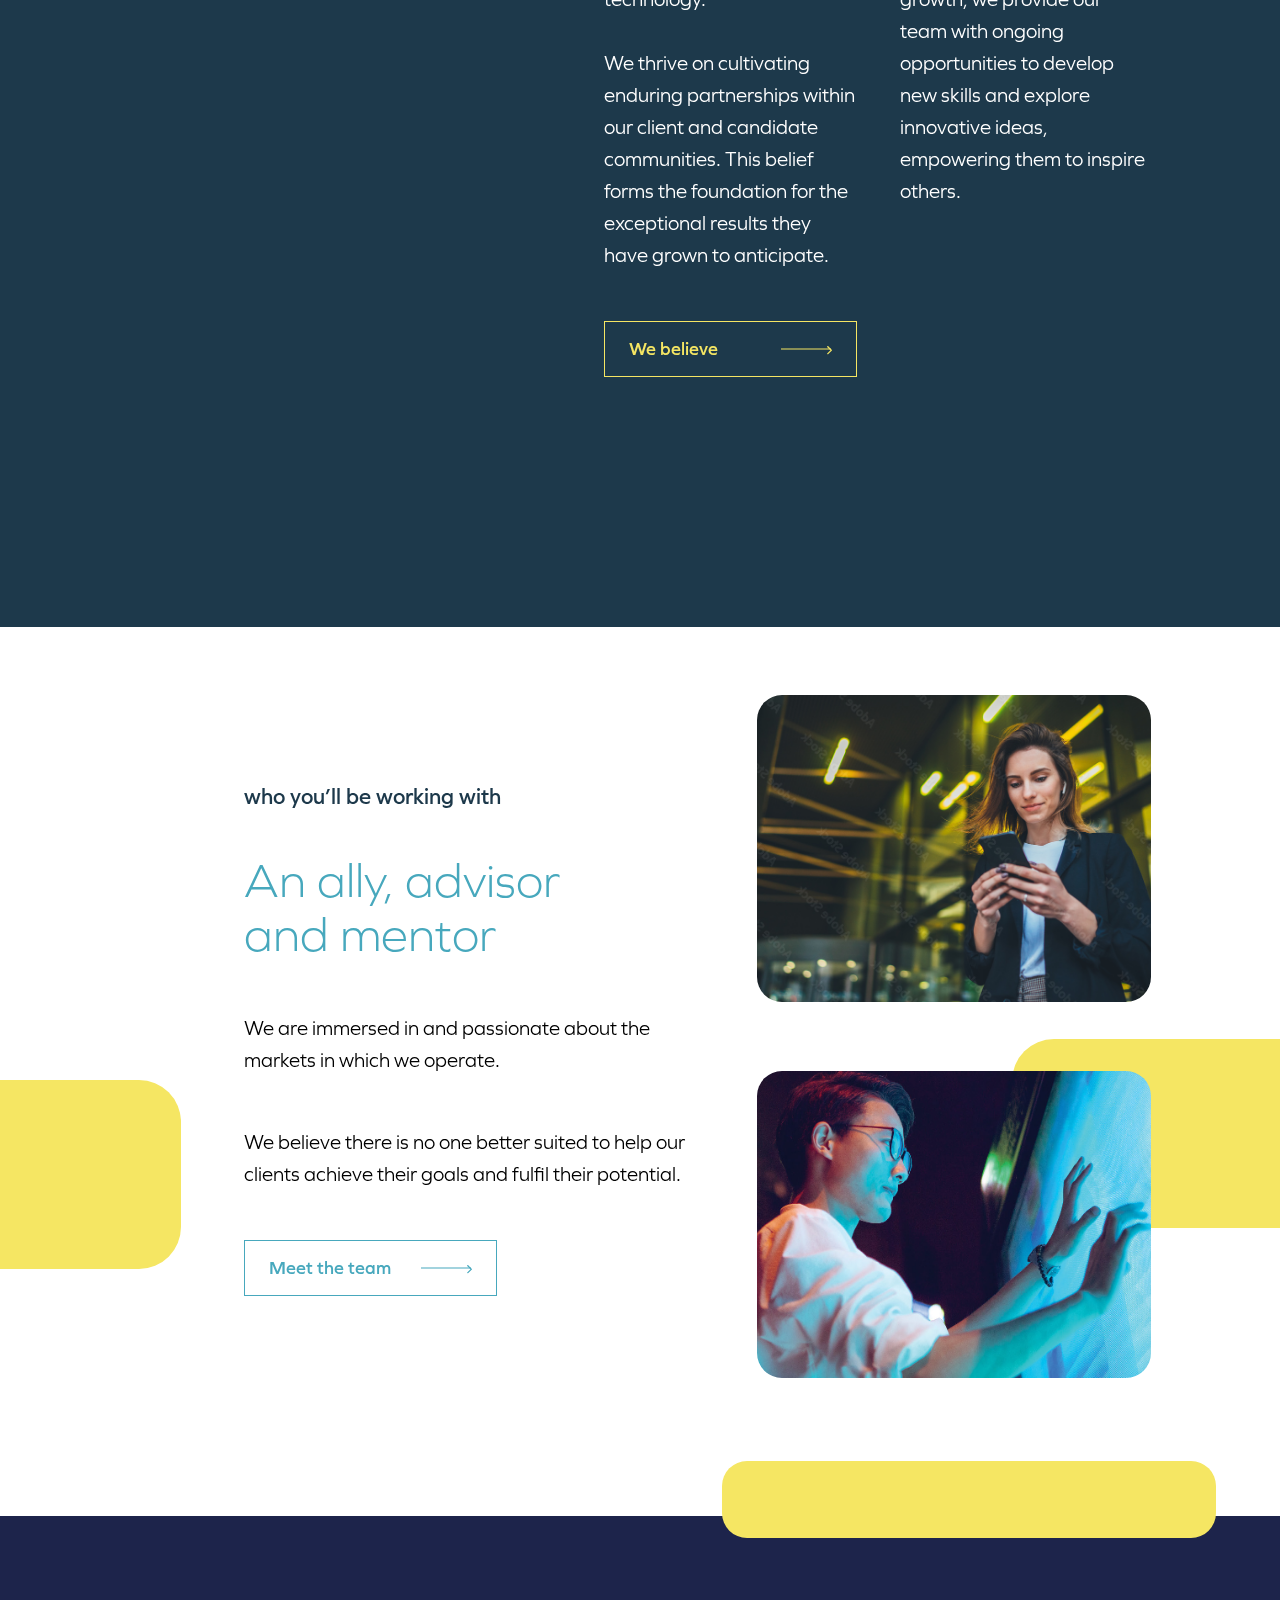
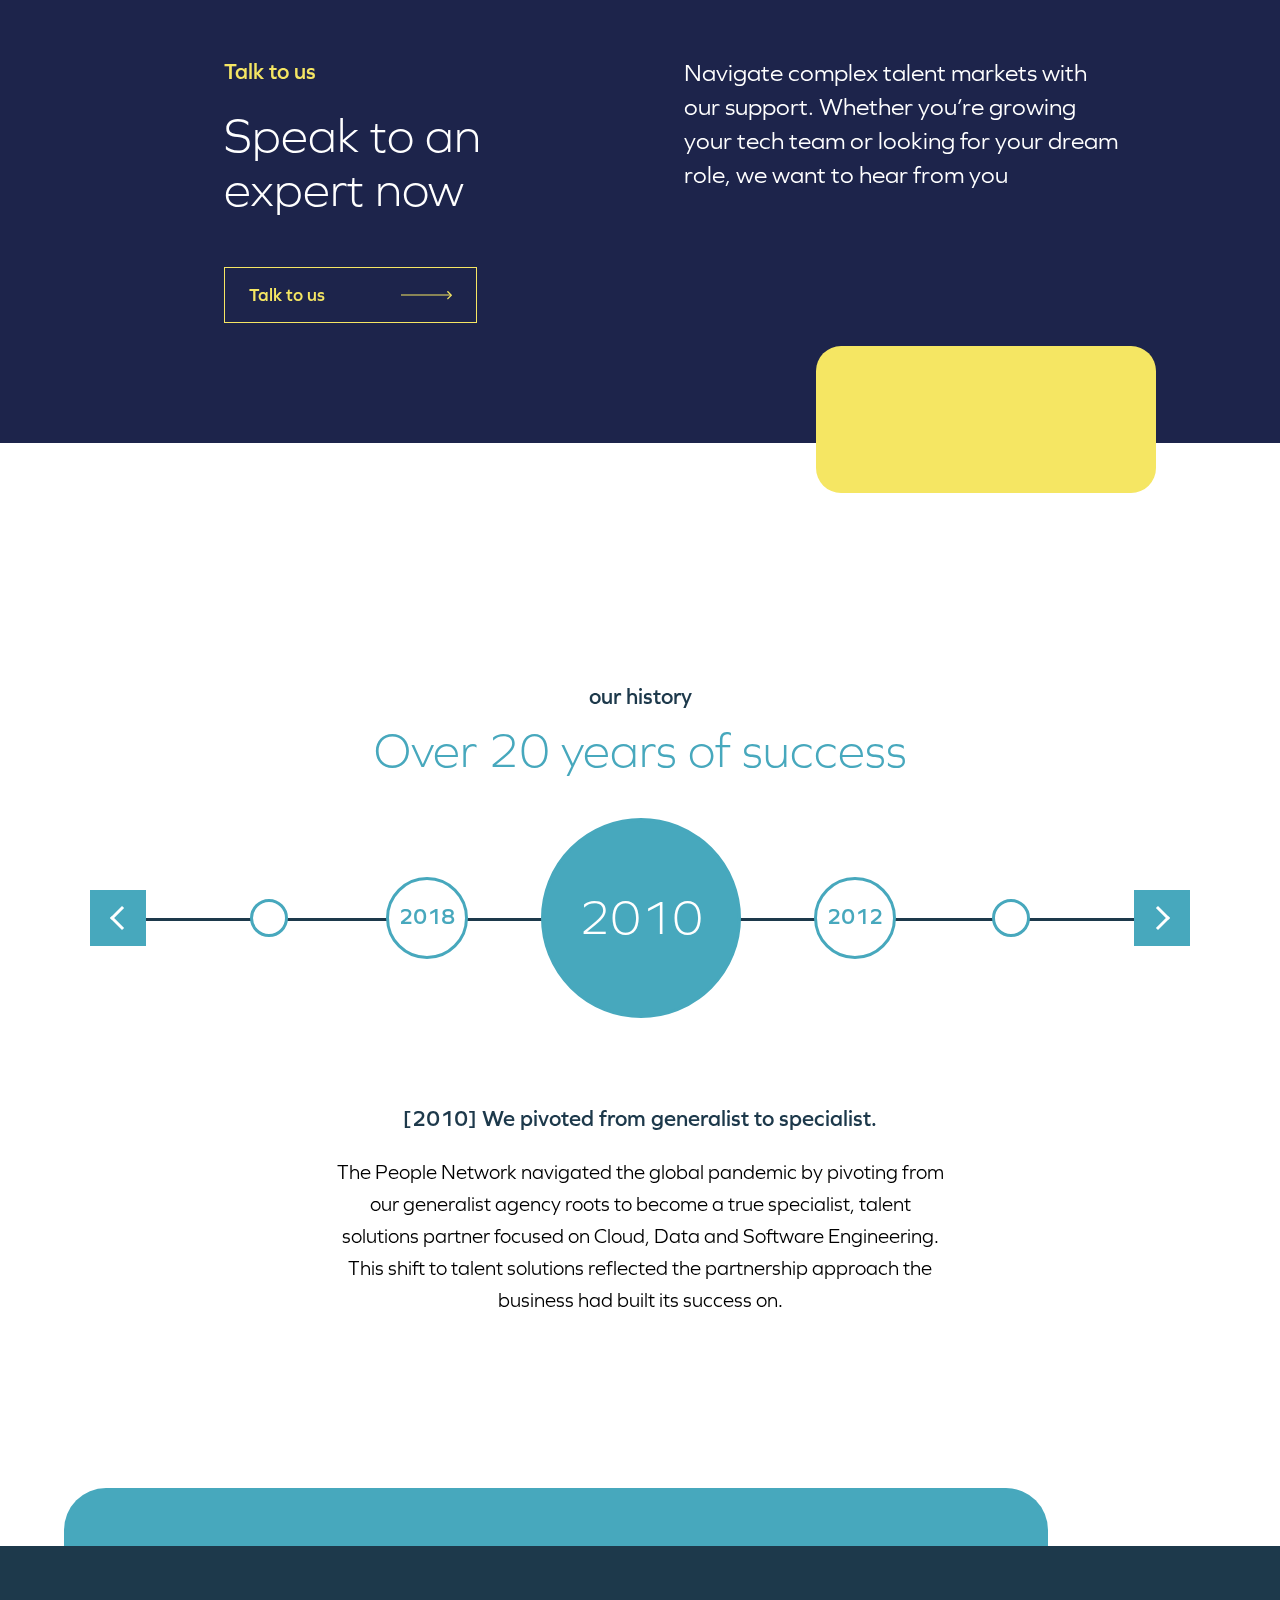
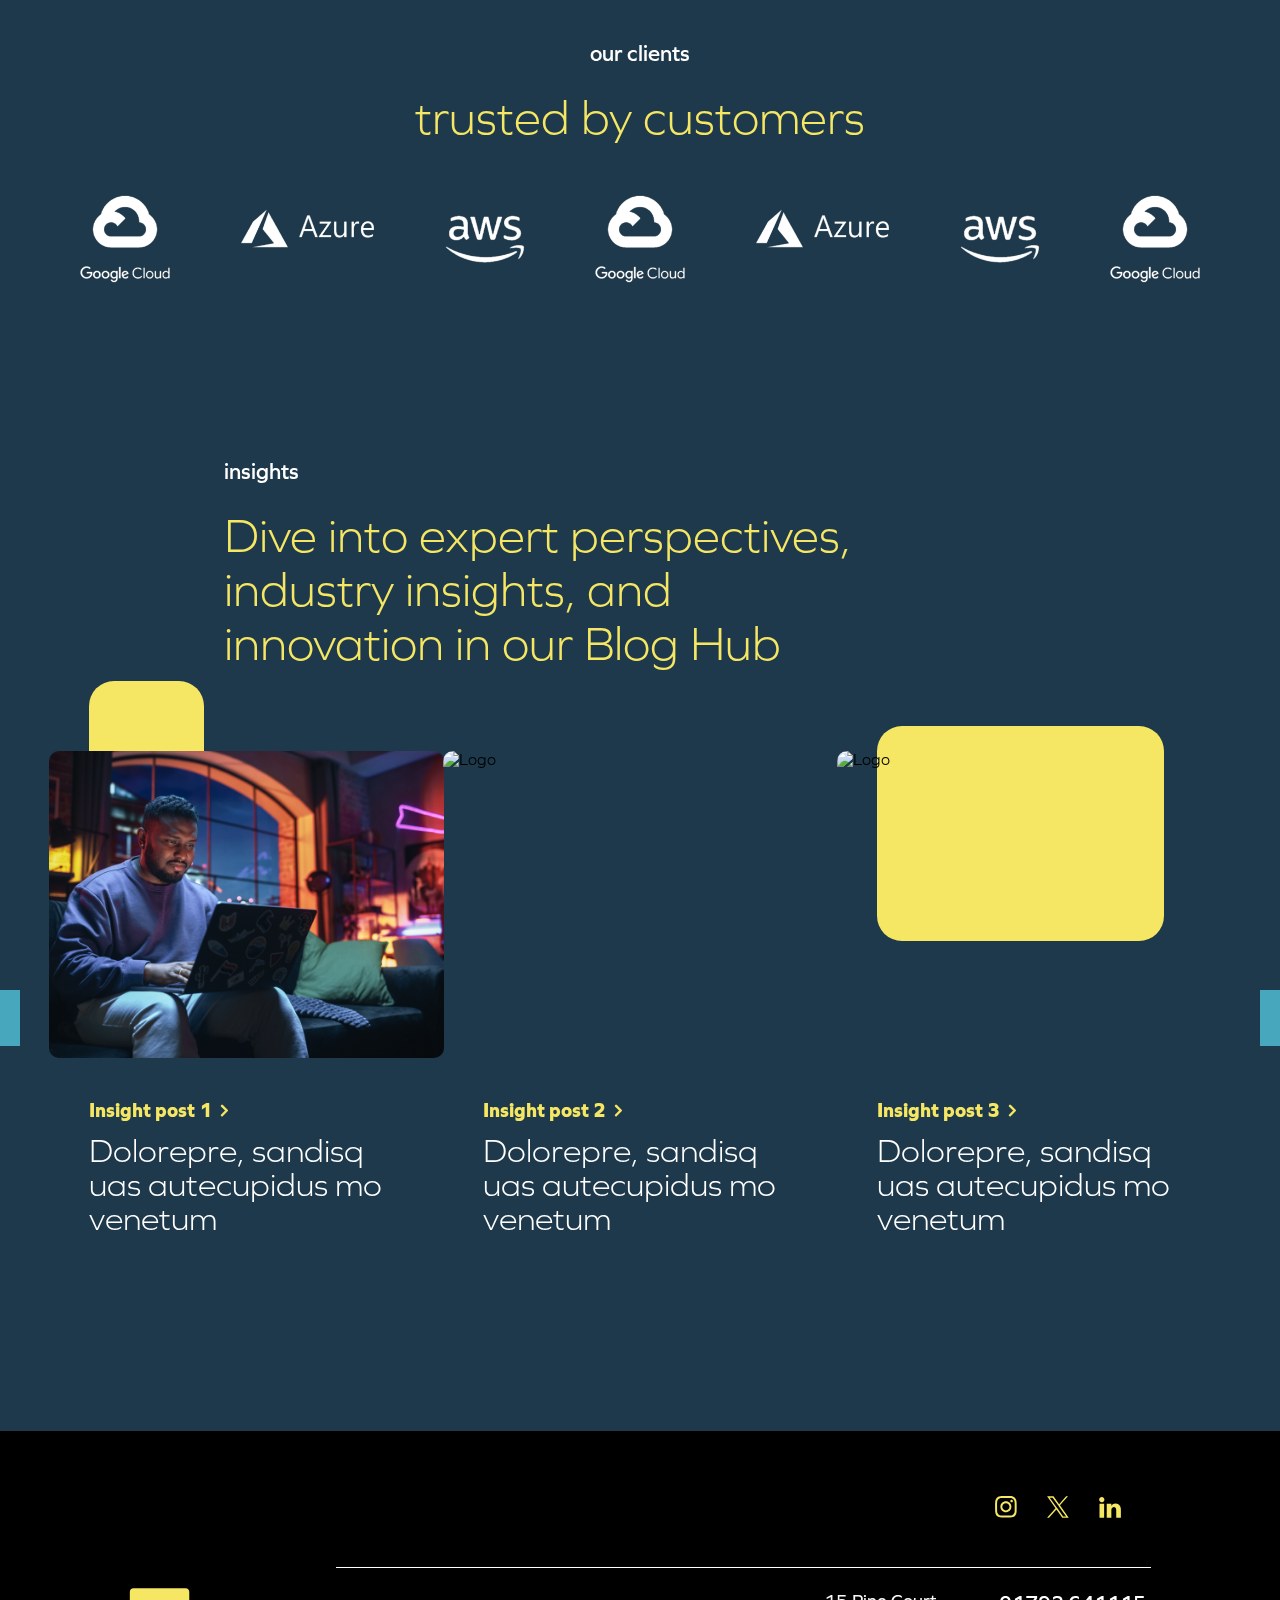
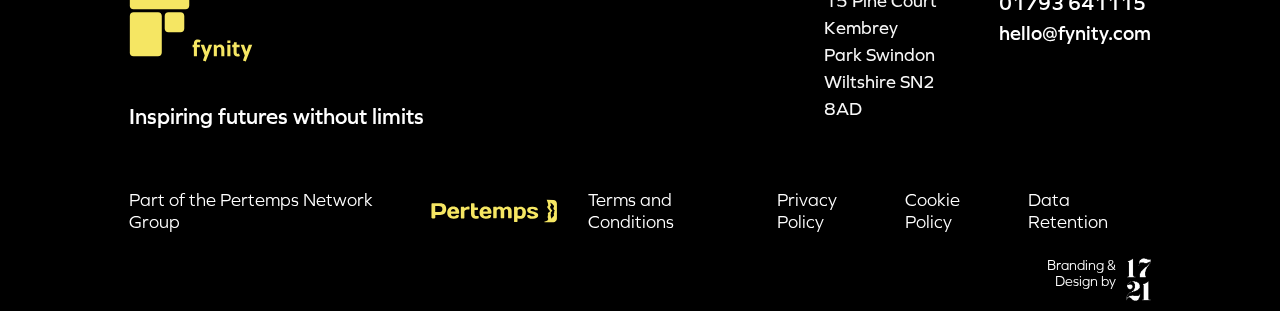
==== commit 9770308f: "section our history done" ====
--- a/about-us/index.html
+++ b/about-us/index.html
@@ -350,6 +350,56 @@
         </div>
       </div>
 
+      <div class="our-history">
+        <div class="container">
+          <div class="title">
+            <h3 class="title-base c-blue-bold">our history</h3>
+            <h4 class="subtitle-base c-blue">Over 20 years of success</h4>
+          </div>
+          <div class="slider">
+            <div class="slider-nav">
+              <div class="item">
+                <h3 class="circle title-base c-blue">2010</h3>
+              </div>
+              <div class="item">
+                <h3 class="circle title-base c-blue">2012</h3>
+              </div>
+              <div class="item">
+                <h3 class="circle title-base c-blue">2014</h3>
+              </div>
+              <div class="item">
+                <h3 class="circle title-base c-blue">2016</h3>
+              </div>
+              <div class="item">
+                <h3 class="circle title-base c-blue">2018</h3>
+              </div>
+            </div>
+            <div class="slider-for">
+              <div>
+                <h3 class="title-base c-blue-bold">[2010] We pivoted from generalist to specialist.</h3>
+                <p class="context-base c-black">The People Network navigated the global pandemic by pivoting from our generalist agency roots to become a true specialist, talent solutions partner focused on Cloud, Data and Software Engineering. This shift to talent solutions reflected the partnership approach the business had built its success on.</p>
+              </div>
+              <div>
+                <h3 class="title-base c-blue-bold">[2012] We pivoted from generalist to specialist.</h3>
+                <p class="context-base c-black">The People Network navigated the global pandemic by pivoting from our generalist agency roots to become a true specialist, talent solutions partner focused on Cloud, Data and Software Engineering. This shift to talent solutions reflected the partnership approach the business had built its success on.</p>
+              </div>
+              <div>
+                <h3 class="title-base c-blue-bold">[2014] We pivoted from generalist to specialist.</h3>
+                <p class="context-base c-black">The People Network navigated the global pandemic by pivoting from our generalist agency roots to become a true specialist, talent solutions partner focused on Cloud, Data and Software Engineering. This shift to talent solutions reflected the partnership approach the business had built its success on.</p>
+              </div>
+              <div>
+                <h3 class="title-base c-blue-bold">[2016] We pivoted from generalist to specialist.</h3>
+                <p class="context-base c-black">The People Network navigated the global pandemic by pivoting from our generalist agency roots to become a true specialist, talent solutions partner focused on Cloud, Data and Software Engineering. This shift to talent solutions reflected the partnership approach the business had built its success on.</p>
+              </div>
+              <div>
+                <h3 class="title-base c-blue-bold">[2018] We pivoted from generalist to specialist.</h3>
+                <p class="context-base c-black">The People Network navigated the global pandemic by pivoting from our generalist agency roots to become a true specialist, talent solutions partner focused on Cloud, Data and Software Engineering. This shift to talent solutions reflected the partnership approach the business had built its success on.</p>
+              </div>
+            </div>
+          </div>
+        </div>
+      </div>
+
       <div class="our-clients">
         <div class="container">
           <h3 class="title-base">our clients</h3>
--- a/css/index.css
+++ b/css/index.css
@@ -1,7 +1,51 @@
 @charset "UTF-8";
 @font-face {
-  font-family: "";
-  src: url("");
+  font-family: "graphie-thin";
+  src: url("../font/Graphie/Graphie-Thin.otf");
+  font-weight: normal;
+  font-style: normal;
+}
+@font-face {
+  font-family: "graphie-extralight";
+  src: url("../font/Graphie/Graphie-ExtraLight.otf");
+  font-weight: normal;
+  font-style: normal;
+}
+@font-face {
+  font-family: "graphie-light";
+  src: url("../font/Graphie/Graphie-Light.otf");
+  font-weight: normal;
+  font-style: normal;
+}
+@font-face {
+  font-family: "graphie-book";
+  src: url("../font/Graphie/Graphie-Book.otf");
+  font-weight: normal;
+  font-style: normal;
+}
+@font-face {
+  font-family: "graphie-regular";
+  src: url("../font/Graphie/Graphie-Regular.otf");
+  font-weight: normal;
+  font-style: normal;
+}
+@font-face {
+  font-family: "graphie-semibold";
+  src: url("../font/Graphie/Graphie-SemiBold.otf");
+  font-weight: normal;
+  font-style: normal;
+}
+@font-face {
+  font-family: "graphie-bold";
+  src: url("../font/Graphie/Graphie-Bold.otf");
+  font-weight: normal;
+  font-style: normal;
+}
+@font-face {
+  font-family: "graphie-extrabold";
+  src: url("../font/Graphie/Graphie-ExtraBold.otf");
+  font-weight: normal;
+  font-style: normal;
 }
 * {
   box-sizing: border-box;
@@ -357,14 +401,18 @@
   font-size: 22px;
   line-height: 1.5;
   color: #ffffff;
-  font-weight: 600;
+  font-family: "graphie-semibold", sans-serif !important;
+  font-weight: normal !important;
+  font-style: normal !important;
 }
 
 .subtitle-base {
   font-size: 48px;
   line-height: 1.125;
-  color: #F5E663;
-  font-weight: 300;
+  color: #f5e663;
+  font-family: "graphie-light", sans-serif !important;
+  font-weight: normal !important;
+  font-style: normal !important;
 }
 
 .context-base {
@@ -376,12 +424,14 @@
 .btn-yellow {
   min-width: 150px;
   font-size: 18px;
-  color: #F5E663;
-  font-weight: 600;
+  color: #f5e663;
+  font-family: "graphie-semibold", sans-serif !important;
+  font-weight: normal !important;
+  font-style: normal !important;
   line-height: 34px;
   padding: 10px 24px;
   background: none;
-  border: 1px solid #F5E663;
+  border: 1px solid #f5e663;
   position: relative;
   z-index: 1;
 }
@@ -389,7 +439,7 @@
   content: "";
   width: 0;
   height: 100%;
-  background: #F5E663;
+  background: #f5e663;
   transition: 0.3s ease-in-out;
   position: absolute;
   top: 0;
@@ -408,7 +458,7 @@
   color: #000000;
 }
 .btn-yellow:hover.blue::before {
-  background: #47A8BD;
+  background: #47a8bd;
 }
 .btn-yellow.arrow {
   width: 253px;
@@ -421,7 +471,7 @@
   content: "";
   width: 50px;
   height: 1px;
-  background: #F5E663;
+  background: #f5e663;
   position: absolute;
   top: 50%;
   right: 25px;
@@ -436,15 +486,15 @@
   color: #000000;
 }
 .btn-yellow.arrow .icon-right {
-  color: #F5E663;
+  color: #f5e663;
   font-size: 15px !important;
 }
 .btn-yellow.blue {
-  color: #47A8BD;
-  border-color: #47A8BD;
+  color: #47a8bd;
+  border-color: #47a8bd;
 }
 .btn-yellow.blue::after {
-  background: #47A8BD;
+  background: #47a8bd;
 }
 .btn-yellow.blue:hover {
   color: #ffffff;
@@ -456,10 +506,10 @@
   color: #ffffff;
 }
 .btn-yellow.blue .icon-right {
-  color: #47A8BD;
+  color: #47a8bd;
 }
 .btn-yellow.bg-yellow {
-  background: #F5E663;
+  background: #f5e663;
   color: #000000;
 }
 .btn-yellow.bg-yellow::after {
@@ -478,15 +528,15 @@
 }
 
 .c-yellow {
-  color: #F5E663;
+  color: #f5e663;
 }
 
 .c-blue {
-  color: #47A8BD;
+  color: #47a8bd;
 }
 
 .c-blue-bold {
-  color: #1D394B;
+  color: #1d394b;
 }
 
 .slick-next,
@@ -494,7 +544,7 @@
   width: 56px;
   height: 56px;
   font-size: 0;
-  background: #47A8BD;
+  background: #47a8bd;
   border: none;
   position: absolute;
   top: 50%;
@@ -541,7 +591,7 @@
 
 .talk-to-us {
   padding: 140px 0 120px;
-  background: #1D244B;
+  background: #1d244b;
   margin-bottom: 108px;
 }
 .talk-to-us .container {
@@ -552,7 +602,7 @@
   content: "";
   width: 494px;
   height: 77px;
-  background: #F5E663;
+  background: #f5e663;
   border-radius: 25px;
   position: absolute;
   top: -195px;
@@ -562,7 +612,7 @@
   content: "";
   width: 340px;
   height: 147px;
-  background: #F5E663;
+  background: #f5e663;
   border-radius: 25px;
   position: absolute;
   bottom: -170px;
@@ -572,7 +622,7 @@
   padding: 0 160px;
 }
 .talk-to-us .container .left .title-base {
-  color: #F5E663;
+  color: #f5e663;
   margin-bottom: 20px;
 }
 .talk-to-us .container .left .subtitle-base {
@@ -594,7 +644,7 @@
 .our-clients {
   padding: 92px 0 76px;
   text-align: center;
-  background: #1D394B;
+  background: #1d394b;
 }
 .our-clients .container {
   position: relative;
@@ -603,7 +653,7 @@
   content: "";
   width: 984px;
   height: 190px;
-  background: #47A8BD;
+  background: #47a8bd;
   border-radius: 42px;
   position: absolute;
   top: -150px;
@@ -641,7 +691,7 @@
 
 .insights {
   padding: 97px 0 145px;
-  background: #1D394B;
+  background: #1d394b;
 }
 .insights .content {
   padding-left: 160px;
@@ -663,7 +713,7 @@
   content: "";
   width: 115px;
   height: 202px;
-  background: #F5E663;
+  background: #f5e663;
   border-radius: 25px;
   position: absolute;
   top: -70px;
@@ -673,7 +723,7 @@
   content: "";
   width: 287px;
   height: 215px;
-  background: #F5E663;
+  background: #f5e663;
   border-radius: 25px;
   position: absolute;
   top: -25px;
@@ -719,8 +769,10 @@
   font-size: 20px;
   line-height: 24px;
   padding: 40px 40px 12px;
-  font-weight: 800;
-  color: #F5E663;
+  font-family: "graphie-extrabold", sans-serif !important;
+  font-weight: normal !important;
+  font-style: normal !important;
+  color: #f5e663;
   position: relative;
   transition: 0.3s ease-in-out;
 }
@@ -734,7 +786,9 @@
   font-size: 33px;
   line-height: 34px;
   color: #ffffff;
-  font-weight: 300;
+  font-family: "graphie-light", sans-serif !important;
+  font-weight: normal !important;
+  font-style: normal !important;
   padding: 0 40px 50px;
   position: relative;
   transition: 0.3s ease-in-out;
@@ -758,7 +812,9 @@
 }
 .breadcrumb li {
   display: inline;
-  font-weight: 600;
+  font-family: "graphie-semibold", sans-serif !important;
+  font-weight: normal !important;
+  font-style: normal !important;
   font-size: 20px;
   line-height: 1.5;
   color: #ffffff;
@@ -770,7 +826,9 @@
 }
 .breadcrumb li a {
   color: #ffffff;
-  font-weight: 400;
+  font-family: "graphie-book", sans-serif !important;
+  font-weight: normal !important;
+  font-style: normal !important;
   text-decoration: none;
 }
 
@@ -872,7 +930,9 @@
   .talk-to-us .container .right .context-base {
     font-size: 16px;
     line-height: 20px;
-    font-weight: 500;
+    font-family: "graphie-regular", sans-serif !important;
+    font-weight: normal !important;
+    font-style: normal !important;
     margin-bottom: 50px;
   }
   .talk-to-us .container .right .btn-yellow {
@@ -917,10 +977,10 @@
     content: none;
   }
   .insights .slider-insights .item:hover h3 {
-    color: #F5E663;
+    color: #f5e663;
   }
   .insights .slider-insights .item:hover h3 i {
-    color: #F5E663;
+    color: #f5e663;
   }
   .insights .slider-insights .item h3 {
     font-size: 16px;
@@ -977,7 +1037,7 @@
   display: block;
   width: 60px;
   height: 1px;
-  background: #F5E663;
+  background: #f5e663;
   transition: 0.3s ease-in-out;
 }
 .header .right .burger span.line-1 {
@@ -998,7 +1058,7 @@
   z-index: -9;
   width: 100%;
   height: 100vh;
-  background: #1D244B;
+  background: #1d244b;
   padding: 56px 0 70px;
   opacity: 0;
   transition: 0.4s ease-in-out;
@@ -1020,7 +1080,7 @@
 .header .menu-fixed .close::before {
   display: inline-block;
   content: "×";
-  color: #F5E663;
+  color: #f5e663;
   font-size: 40px;
   font-weight: 100;
   line-height: 22px;
@@ -1050,7 +1110,9 @@
   font-size: 22px;
   line-height: 1.5;
   color: #ffffff;
-  font-weight: 600;
+  font-family: "graphie-semibold", sans-serif !important;
+  font-weight: normal !important;
+  font-style: normal !important;
   margin-bottom: 20px;
 }
 .header .menu-fixed .right-side {
@@ -1060,7 +1122,7 @@
   padding-top: 90px;
 }
 .header .menu-fixed .right-side .title-base {
-  color: #F5E663;
+  color: #f5e663;
   margin-bottom: 60px;
 }
 .header .menu-fixed .right-side .contact {
@@ -1104,7 +1166,7 @@
   z-index: 99;
 }
 .header.header-white .right .burger span {
-  background: #47A8BD;
+  background: #47a8bd;
 }
 
 @media (max-width: 992px) {
@@ -1209,7 +1271,9 @@
   max-width: 115px;
   font-size: 18px;
   line-height: 1.5;
-  font-weight: 500;
+  font-family: "graphie-regular", sans-serif !important;
+  font-weight: normal !important;
+  font-style: normal !important;
   color: #f7f7f7;
   margin-right: 60px;
 }
@@ -1218,7 +1282,9 @@
   font-size: 20px;
   line-height: 1.5;
   color: #ffffff;
-  font-weight: 600;
+  font-family: "graphie-semibold", sans-serif !important;
+  font-weight: normal !important;
+  font-style: normal !important;
 }
 .footer .links {
   display: flex;
@@ -1337,13 +1403,13 @@
 }
 #homepage .banner .container {
   position: absolute;
-  top: 50%;
+  bottom: 15%;
   left: 50%;
-  transform: translate(-50%, -50%);
+  transform: translateX(-50%);
   z-index: 2;
 }
 #homepage .banner video {
-  height: 65vh;
+  height: 96vh;
   -o-object-fit: cover;
      object-fit: cover;
   -o-object-position: center 20%;
@@ -1356,7 +1422,7 @@
 }
 #homepage .mission .block {
   width: 50%;
-  background: #1D394B;
+  background: #1d394b;
   padding: 170px 100px;
   text-align: right;
   position: relative;
@@ -1375,7 +1441,7 @@
 }
 #homepage .mission .block .icon {
   font-size: 36px;
-  color: #F5E663;
+  color: #f5e663;
   position: absolute;
   top: 50%;
   right: 14px;
@@ -1383,17 +1449,17 @@
 }
 #homepage .mission .block.clients {
   text-align: left;
-  background: #1D244B;
+  background: #1d244b;
 }
 #homepage .mission .block.clients h4 {
-  color: #47A8BD;
+  color: #47a8bd;
 }
 #homepage .mission .block.clients .btn-yellow {
   right: auto;
   left: 100px;
 }
 #homepage .mission .block.clients .icon {
-  color: #47A8BD;
+  color: #47a8bd;
   right: auto;
   left: 14px;
 }
@@ -1403,7 +1469,7 @@
 #homepage .mission .block-full {
   width: 100%;
   height: 100%;
-  background: #1D244B;
+  background: #1d244b;
   padding: 0 176px 0 0;
   position: absolute;
   left: -100%;
@@ -1417,7 +1483,7 @@
 #homepage .mission .block-full .wrapper {
   height: 721px;
   display: flex;
-  background: #1D394B;
+  background: #1d394b;
 }
 #homepage .mission .block-full .wrapper .left {
   width: 50%;
@@ -1439,7 +1505,7 @@
   margin-top: 26px;
 }
 #homepage .mission .block-full .wrapper .candidates .icon.blue {
-  color: #47A8BD;
+  color: #47a8bd;
   right: -28px;
 }
 #homepage .white-line-1 {
@@ -1454,7 +1520,7 @@
   content: "";
   width: 510px;
   height: 154px;
-  background: #47A8BD;
+  background: #47a8bd;
   border-radius: 42px;
   position: absolute;
   bottom: 57px;
@@ -1464,19 +1530,19 @@
   content: "";
   width: 137px;
   height: 190px;
-  background: #F5E663;
+  background: #f5e663;
   border-radius: 42px;
   position: absolute;
   top: 38px;
   right: -30px;
 }
 #homepage .find-role .bluebox {
-  background: #1D244B;
+  background: #1d244b;
   padding: 100px 0 120px 0;
   text-align: center;
 }
 #homepage .find-role .bluebox h3 {
-  color: #F5E663;
+  color: #f5e663;
   margin-bottom: 25px;
 }
 #homepage .find-role .bluebox h4 {
@@ -1504,7 +1570,7 @@
 }
 #homepage .how-we-do {
   padding: 180px 0 140px;
-  background: #1D394B;
+  background: #1d394b;
 }
 #homepage .how-we-do .container {
   display: flex;
@@ -1514,7 +1580,7 @@
   content: "";
   width: 124px;
   height: 340px;
-  background: #47A8BD;
+  background: #47a8bd;
   border-radius: 25px;
   position: absolute;
   top: 160px;
@@ -1525,7 +1591,7 @@
   content: "";
   width: 520px;
   height: 190px;
-  background: #F5E663;
+  background: #f5e663;
   border-radius: 42px;
   position: absolute;
   top: 455px;
@@ -1539,7 +1605,7 @@
   content: "";
   width: 200px;
   height: 448px;
-  background: #F5E663;
+  background: #f5e663;
   border-radius: 42px;
   position: absolute;
   top: -110px;
@@ -1549,7 +1615,7 @@
   content: "";
   width: 282px;
   height: 122px;
-  background: #F5E663;
+  background: #f5e663;
   border-radius: 25px;
   position: absolute;
   left: 50%;
@@ -1573,7 +1639,7 @@
 }
 #homepage .how-we-do .container .right h4 {
   max-width: 540px;
-  color: #F5E663;
+  color: #f5e663;
   margin-bottom: 50px;
 }
 #homepage .how-we-do .container .right p {
@@ -1592,7 +1658,7 @@
   content: "";
   width: 493px;
   height: 147px;
-  background: #47A8BD;
+  background: #47a8bd;
   border-radius: 25px;
   position: absolute;
   top: 54px;
@@ -1600,7 +1666,7 @@
 }
 #homepage .talent-solutions {
   padding: 57px 0 156px;
-  background: #1D394B;
+  background: #1d394b;
 }
 #homepage .talent-solutions .container {
   padding: 0 160px;
@@ -1627,14 +1693,18 @@
 #homepage .talent-solutions .slider-talent .item h3 {
   font-size: 50px;
   line-height: 54px;
-  font-weight: 700;
+  font-family: "graphie-bold", sans-serif !important;
+  font-weight: normal !important;
+  font-style: normal !important;
   color: #ffffff;
 }
 #homepage .talent-solutions .slider-talent .item h4 {
   font-size: 18px;
   line-height: 30px;
-  color: #F5E663;
-  font-weight: 800;
+  color: #f5e663;
+  font-family: "graphie-extrabold", sans-serif !important;
+  font-weight: normal !important;
+  font-style: normal !important;
   margin-bottom: 25px;
 }
 #homepage .talent-solutions .slider-talent .slick-next,
@@ -1653,7 +1723,7 @@
   content: "";
   width: 340px;
   height: 147px;
-  background: #F5E663;
+  background: #f5e663;
   border-radius: 25px;
   position: absolute;
   top: -95px;
@@ -1669,11 +1739,14 @@
 }
 #homepage .our-specialist .container .left .title-base {
   margin-bottom: 20px;
-  color: #1D394B;
+  color: #1d394b;
 }
 #homepage .our-specialist .container .left .subtitle-base {
-  color: #47A8BD;
+  color: #47a8bd;
   margin-bottom: 20px;
+  font-family: "graphie-light", sans-serif !important;
+  font-weight: normal !important;
+  font-style: normal !important;
 }
 #homepage .our-specialist .container .left .context-base {
   color: #000000;
@@ -1697,7 +1770,7 @@
   content: "";
   width: 0;
   height: 100%;
-  background: #47A8BD;
+  background: #47a8bd;
   position: absolute;
   top: 0;
   left: 0;
@@ -1708,7 +1781,9 @@
   width: 100%;
 }
 #homepage .our-specialist .container .left .items .item.active span {
-  font-weight: 700;
+  font-family: "graphie-bold", sans-serif !important;
+  font-weight: normal !important;
+  font-style: normal !important;
 }
 #homepage .our-specialist .container .left .items .item span {
   font-size: 20px;
@@ -1725,7 +1800,7 @@
   flex-direction: column;
   justify-content: flex-end;
   border-radius: 42px 0 0 42px;
-  background: url("../image/Stock Images/Fynity - Website Imagery/Homepage/Fynity - Homepage_Image_2.jpg") center/cover;
+  background: url("../image/Stock Images/Fynity - Website Imagery/Homepage/Fynity - Homepage_Image_2_flip.jpg") center/cover;
   padding: 56px;
   position: relative;
 }
@@ -1733,7 +1808,7 @@
   content: "";
   width: 340px;
   height: 147px;
-  background: #47A8BD;
+  background: #47a8bd;
   border-radius: 25px;
   position: absolute;
   top: -50px;
@@ -1744,7 +1819,7 @@
   content: "";
   width: 137px;
   height: 190px;
-  background: #47A8BD;
+  background: #47a8bd;
   border-radius: 42px;
   position: absolute;
   bottom: -53px;
@@ -1754,14 +1829,18 @@
 #homepage .our-specialist .container .right .title {
   font-size: 32px;
   color: #ffffff;
-  font-weight: 700;
+  font-family: "graphie-bold", sans-serif !important;
+  font-weight: normal !important;
+  font-style: normal !important;
   margin-bottom: 20px;
 }
 #homepage .our-specialist .container .right .content {
   max-width: 267px;
   font-size: 20px;
   line-height: 32px;
-  font-weight: 600;
+  font-family: "graphie-semibold", sans-serif !important;
+  font-weight: normal !important;
+  font-style: normal !important;
   color: #ffffff;
 }
 
@@ -1824,6 +1903,9 @@
   #homepage .banner video {
     height: 100vh;
   }
+  #homepage .banner .container {
+    bottom: 15%;
+  }
   #homepage .mission {
     height: auto;
     flex-direction: column;
@@ -1837,6 +1919,9 @@
   }
   #homepage .mission .block .icon {
     display: none;
+  }
+  #homepage .mission .block h4 {
+    max-width: 253px;
   }
   #homepage .mission .block-full {
     display: none;
@@ -1903,13 +1988,26 @@
   #homepage .talent-solutions {
     padding: 72px 0 85px;
   }
+  #homepage .talent-solutions .title-base {
+    max-width: 253px;
+    margin: 0 auto 30px;
+  }
   #homepage .talent-solutions .subtitle-base {
-    margin-bottom: 40px;
+    max-width: 253px;
+    margin: 0 auto 40px;
   }
   #homepage .talent-solutions .slider-talent .item {
     display: block !important;
     width: 214px !important;
+    text-align: center;
     margin: auto;
+  }
+  #homepage .talent-solutions .slider-talent .item img {
+    margin: 0 auto 25px;
+  }
+  #homepage .talent-solutions .slider-talent .item h4 {
+    max-width: 185px;
+    margin: 0 auto 25px;
   }
   #homepage .talent-solutions .slider-talent .slick-prev {
     left: -60px;
@@ -1926,6 +2024,9 @@
   #homepage .our-specialist .container .left {
     width: 100%;
     padding: 0;
+  }
+  #homepage .our-specialist .container .left .subtitle-base {
+    max-width: 250px;
   }
   #homepage .our-specialist .container .left .context-base {
     margin-bottom: 40px;
@@ -1955,14 +2056,18 @@
     font-size: 32px;
     line-height: 42px;
     margin-bottom: 20px;
-    font-weight: 700;
+    font-family: "graphie-bold", sans-serif !important;
+    font-weight: normal !important;
+    font-style: normal !important;
   }
   #homepage .our-specialist .container .left .items .item p {
     display: block;
     font-size: 16px;
     line-height: 20px;
     color: #ffffff;
-    font-weight: 600;
+    font-family: "graphie-semibold", sans-serif !important;
+    font-weight: normal !important;
+    font-style: normal !important;
   }
   #homepage .our-specialist .container .right {
     display: none;
@@ -2013,7 +2118,7 @@
   content: "";
   width: 320px;
   height: 122px;
-  background: #47A8BD;
+  background: #47a8bd;
   border-radius: 25px;
   position: absolute;
   left: -270px;
@@ -2023,14 +2128,14 @@
   content: "";
   width: 203px;
   height: 268px;
-  background: #47A8BD;
+  background: #47a8bd;
   border-radius: 25px;
   position: absolute;
   right: -280px;
   top: 240px;
 }
 #about-us .description .bluebox {
-  background: #1D244B;
+  background: #1d244b;
   border-radius: 0 0 25px 25px;
   padding: 110px 240px 120px 150px;
   position: relative;
@@ -2039,7 +2144,7 @@
   content: "";
   width: 200px;
   height: 448px;
-  background: #F5E663;
+  background: #f5e663;
   border-radius: 42px;
   position: absolute;
   left: -230px;
@@ -2063,7 +2168,7 @@
 }
 #about-us .drives-us {
   padding: 180px 0 250px;
-  background: #1D394B;
+  background: #1d394b;
 }
 #about-us .drives-us .container {
   display: flex;
@@ -2073,7 +2178,7 @@
   content: "";
   width: 520px;
   height: 220px;
-  background: #47A8BD;
+  background: #47a8bd;
   border-radius: 42px;
   position: absolute;
   top: 44%;
@@ -2084,7 +2189,7 @@
   content: "";
   width: 126px;
   height: 425px;
-  background: #F5E663;
+  background: #f5e663;
   border-radius: 42px;
   position: absolute;
   top: 55%;
@@ -2101,7 +2206,7 @@
   content: "";
   width: 503px;
   height: 868px;
-  background: #F5E663;
+  background: #f5e663;
   border-radius: 42px;
   position: absolute;
   left: -20px;
@@ -2111,7 +2216,7 @@
   content: "";
   width: 282px;
   height: 122px;
-  background: #47A8BD;
+  background: #47a8bd;
   border-radius: 25px;
   position: absolute;
   left: -20px;
@@ -2133,7 +2238,7 @@
   margin-bottom: 20px;
 }
 #about-us .drives-us .container .right h4 {
-  color: #F5E663;
+  color: #f5e663;
   margin-bottom: 50px;
 }
 #about-us .drives-us .container .right .wrapper {
@@ -2155,7 +2260,7 @@
   content: "";
   width: 407px;
   height: 189px;
-  background: #F5E663;
+  background: #f5e663;
   border-radius: 42px;
   position: absolute;
   top: 51%;
@@ -2165,7 +2270,7 @@
   content: "";
   width: 124px;
   height: 339px;
-  background: #47A8BD;
+  background: #47a8bd;
   border-radius: 25px;
   position: absolute;
   top: 50%;
@@ -2193,7 +2298,7 @@
   content: "";
   width: 459px;
   height: 189px;
-  background: #F5E663;
+  background: #f5e663;
   border-radius: 42px;
   position: absolute;
   top: 50%;
@@ -2211,6 +2316,133 @@
   transform: scaleX(-1);
   margin-bottom: 65px;
 }
+#about-us .our-history {
+  padding: 130px 0 230px;
+  text-align: center;
+}
+#about-us .our-history .container {
+  position: relative;
+}
+#about-us .our-history .container::before {
+  content: "";
+  width: 521px;
+  height: 189px;
+  background: #47a8bd;
+  border-radius: 42px;
+  position: absolute;
+  top: 100px;
+  right: -700px;
+}
+#about-us .our-history .container::after {
+  content: "";
+  width: 521px;
+  height: 425px;
+  background: #f5e663;
+  border-radius: 42px;
+  position: absolute;
+  top: 220px;
+  right: -650px;
+  z-index: -1;
+}
+#about-us .our-history .title {
+  margin-bottom: 40px;
+}
+#about-us .our-history .title h3 {
+  margin-bottom: 10px;
+}
+#about-us .our-history .slider {
+  position: relative;
+}
+#about-us .our-history .slider::before {
+  content: "";
+  width: calc(100% - 140px);
+  height: 3px;
+  background: #1d394b;
+  position: absolute;
+  top: 100px;
+  left: 50%;
+  transform: translateX(-50%);
+}
+#about-us .our-history .slider .slider-nav {
+  width: 740px;
+  margin: 0 auto 85px;
+}
+#about-us .our-history .slider .slider-nav::before {
+  content: "";
+  width: 38px;
+  height: 38px;
+  border: 3px solid #47a8bd;
+  background: #ffffff;
+  border: 3px solid #47A8BD;
+  position: absolute;
+  border-radius: 50px;
+  top: 50%;
+  left: -20px;
+  transform: translateY(-50%);
+  box-sizing: border-box;
+}
+#about-us .our-history .slider .slider-nav::after {
+  content: "";
+  width: 38px;
+  height: 38px;
+  border: 3px solid #47a8bd;
+  background: #ffffff;
+  border: 3px solid #47A8BD;
+  position: absolute;
+  border-radius: 50px;
+  top: 50%;
+  right: -20px;
+  transform: translateY(-50%);
+  box-sizing: border-box;
+}
+#about-us .our-history .slider .slider-nav .slick-slide {
+  height: 200px;
+  display: flex;
+  justify-content: center;
+  align-items: center;
+}
+#about-us .our-history .slider .slider-nav .slick-slide.slick-current .circle {
+  width: 200px;
+  height: 200px;
+  font-size: 48px;
+  color: #ffffff;
+  background: #47a8bd;
+  font-family: "graphie-light", sans-serif !important;
+  font-weight: normal !important;
+  font-style: normal !important;
+}
+#about-us .our-history .slider .slider-nav .slick-slide .item {
+  display: flex !important;
+  justify-content: center;
+  align-items: center;
+}
+#about-us .our-history .slider .slider-nav .slick-slide .circle {
+  display: flex;
+  justify-content: center;
+  align-items: center;
+  width: 82px;
+  height: 82px;
+  border: 3px solid #47a8bd;
+  background: #ffffff;
+  border: 3px solid #47a8bd;
+  border-radius: 100px;
+  transition: 0.3s ease-in-out;
+}
+#about-us .our-history .slider .slider-nav .slick-next,
+#about-us .our-history .slider .slider-nav .slick-prev {
+  right: -180px;
+}
+#about-us .our-history .slider .slider-nav .slick-prev {
+  transform: translateY(-50%) scaleX(-1);
+  left: -180px;
+}
+#about-us .our-history .slider .slider-for {
+  max-width: 620px;
+  margin: auto;
+}
+#about-us .our-history .slider .slider-for h3 {
+  margin-bottom: 20px;
+}
 
 @media (max-width: 1270px) {
   #about-us .description .container {
@@ -2251,6 +2483,24 @@
   #about-us .working-with .container::before {
     z-index: -1;
   }
+  #about-us .our-history .slider::before {
+    width: 900px;
+  }
+  #about-us .our-history .slider .slider-nav {
+    width: 670px;
+  }
+  #about-us .our-history .slider .slider-nav::before {
+    left: -10px;
+  }
+  #about-us .our-history .slider .slider-nav::after {
+    right: -10px;
+  }
+  #about-us .our-history .slider .slider-nav .slick-prev {
+    left: -120px;
+  }
+  #about-us .our-history .slider .slider-nav .slick-next {
+    right: -120px;
+  }
 }
 @media (max-width: 992px) {
   #about-us .banner .container .left {
@@ -2277,6 +2527,21 @@
   }
   #about-us .working-with .container .left {
     padding-right: 20px;
+  }
+  #about-us .our-history .slider::before {
+    width: 760px;
+  }
+  #about-us .our-history .slider .slider-nav::before {
+    left: 20px;
+  }
+  #about-us .our-history .slider .slider-nav::after {
+    right: 20px;
+  }
+  #about-us .our-history .slider .slider-nav .slick-prev {
+    left: -50px;
+  }
+  #about-us .our-history .slider .slider-nav .slick-next {
+    right: -50px;
   }
 }
 @media (max-width: 768px) {
@@ -2297,7 +2562,7 @@
     margin-bottom: 20px;
   }
   #about-us .description {
-    background: #1D244B;
+    background: #1d244b;
   }
   #about-us .description .container {
     padding: 20px 0 60px;
@@ -2387,6 +2652,60 @@
     height: 229px;
     border-radius: 15px;
   }
+  #about-us .our-history {
+    padding: 75px 0 90px;
+  }
+  #about-us .our-history .slider::before {
+    width: 310px;
+    top: 36px;
+  }
+  #about-us .our-history .slider .slider-nav {
+    width: 225px;
+    margin-bottom: 55px;
+  }
+  #about-us .our-history .slider .slider-nav::before {
+    width: 14px;
+    height: 14px;
+    left: -30px;
+  }
+  #about-us .our-history .slider .slider-nav::after {
+    width: 14px;
+    height: 14px;
+    right: -30px;
+  }
+  #about-us .our-history .slider .slider-nav .slick-list {
+    padding: 0 !important;
+  }
+  #about-us .our-history .slider .slider-nav .slick-slide {
+    height: 75px;
+  }
+  #about-us .our-history .slider .slider-nav .slick-slide.slick-current .circle {
+    font-size: 26px;
+    width: 75px;
+    height: 75px;
+  }
+  #about-us .our-history .slider .slider-nav .slick-slide .item {
+    height: 75px;
+  }
+  #about-us .our-history .slider .slider-nav .slick-slide .circle {
+    width: 31px;
+    height: 31px;
+    font-size: 1px;
+    color: #ffffff;
+  }
+  #about-us .our-history .slider .slider-nav .slick-next::before, #about-us .our-history .slider .slider-nav .slick-prev::before {
+    border-color: #000000;
+  }
+  #about-us .our-history .slider .slider-nav .slick-prev {
+    left: -80px;
+  }
+  #about-us .our-history .slider .slider-nav .slick-next {
+    right: -80px;
+  }
+  #about-us .our-history .slider .slider-for h3 {
+    font-size: 16px;
+    margin-bottom: 10px;
+  }
 }
 #our-solutions .banner {
   height: 560px;
@@ -2438,7 +2757,7 @@
   content: "";
   width: 521px;
   height: 189px;
-  background: #47A8BD;
+  background: #47a8bd;
   border-radius: 42px;
   position: absolute;
   top: 36px;
@@ -2448,7 +2767,7 @@
   content: "";
   width: 521px;
   height: 425px;
-  background: #F5E663;
+  background: #f5e663;
   border-radius: 42px;
   position: absolute;
   top: 160px;
@@ -2479,7 +2798,7 @@
 }
 #our-solutions .our-difference {
   padding: 180px 0 250px;
-  background: #1D394B;
+  background: #1d394b;
   margin-bottom: 55px;
 }
 #our-solutions .our-difference .container {
@@ -2490,7 +2809,7 @@
   content: "";
   width: 124px;
   height: 339px;
-  background: #47A8BD;
+  background: #47a8bd;
   border-radius: 25px;
   position: absolute;
   top: 54%;
@@ -2501,7 +2820,7 @@
   content: "";
   width: 521px;
   height: 189px;
-  background: #F5E663;
+  background: #f5e663;
   border-radius: 42px;
   position: absolute;
   bottom: -190px;
@@ -2516,7 +2835,7 @@
   content: "";
   width: 200px;
   height: 448px;
-  background: #F5E663;
+  background: #f5e663;
   border-radius: 42px;
   position: absolute;
   left: -50px;
@@ -2538,7 +2857,7 @@
   margin-bottom: 20px;
 }
 #our-solutions .our-difference .container .right h4 {
-  color: #F5E663;
+  color: #f5e663;
   margin-bottom: 40px;
 }
 #our-solutions .our-difference .container .right .context-base {
@@ -2546,7 +2865,7 @@
 }
 #our-solutions .our-services {
   padding: 125px 0 150px;
-  background: #1D394B;
+  background: #1d394b;
   margin-bottom: 55px;
 }
 #our-solutions .our-services .title {
@@ -2580,25 +2899,33 @@
 #our-solutions .our-services .items .item h3 {
   font-size: 50px;
   line-height: 54px;
-  font-weight: 700;
+  font-family: "graphie-bold", sans-serif !important;
+  font-weight: normal !important;
+  font-style: normal !important;
   color: #ffffff;
 }
 #our-solutions .our-services .items .item h4 {
   font-size: 18px;
   line-height: 30px;
-  color: #F5E663;
-  font-weight: 800;
+  color: #f5e663;
+  font-family: "graphie-extrabold", sans-serif !important;
+  font-weight: normal !important;
+  font-style: normal !important;
   margin-bottom: 25px;
 }
 #our-solutions .our-services .items .item p {
   font-size: 20px;
   line-height: 1.5;
   color: #ffffff;
-  font-weight: 700;
+  font-family: "graphie-bold", sans-serif !important;
+  font-weight: normal !important;
+  font-style: normal !important;
   margin-bottom: 20px;
 }
 #our-solutions .our-services .items .item .p2 {
-  font-weight: 400;
+  font-family: "graphie-book", sans-serif !important;
+  font-weight: normal !important;
+  font-style: normal !important;
   margin-bottom: 0;
 }
 #our-solutions .our-services .items .item .btn-yellow {
@@ -2848,12 +3175,16 @@
   font-size: 20px;
   line-height: 1.5;
   color: #ffffff;
-  font-weight: 700;
+  font-family: "graphie-bold", sans-serif !important;
+  font-weight: normal !important;
+  font-style: normal !important;
   position: relative;
   z-index: 2;
 }
 #meet-the-team .find-out .items .item .p2 {
-  font-weight: 400;
+  font-family: "graphie-book", sans-serif !important;
+  font-weight: normal !important;
+  font-style: normal !important;
   margin-top: 5px;
 }
 #meet-the-team .find-out .items .item .btn-yellow {
@@ -2908,7 +3239,7 @@
 #meet-the-team .popup .wrapper .close::before {
   display: inline-block;
   content: "×";
-  color: #F5E663;
+  color: #f5e663;
   font-size: 40px;
   font-weight: 100;
   line-height: 22px;
@@ -2927,7 +3258,7 @@
   width: 55%;
   height: 90vh;
   max-height: 700px;
-  background: #1D394B;
+  background: #1d394b;
   padding: 80px 70px 50px;
   overflow: auto;
 }
@@ -2936,7 +3267,9 @@
 }
 #meet-the-team .popup .wrapper .right .title-base {
   font-size: 20px;
-  font-weight: 700;
+  font-family: "graphie-bold", sans-serif !important;
+  font-weight: normal !important;
+  font-style: normal !important;
   margin-bottom: 30px;
 }
 #meet-the-team .popup .wrapper .right .context-base {
@@ -2957,7 +3290,7 @@
   content: "";
   width: 124px;
   height: 339px;
-  background: #47A8BD;
+  background: #47a8bd;
   border-radius: 25px;
   position: absolute;
   top: 37%;
@@ -2967,7 +3300,7 @@
   content: "";
   width: 521px;
   height: 189px;
-  background: #F5E663;
+  background: #f5e663;
   border-radius: 42px;
   position: absolute;
   top: 65%;
@@ -3022,7 +3355,7 @@
   content: "";
   width: 229px;
   height: 405px;
-  background: #47A8BD;
+  background: #47a8bd;
   border-radius: 42px;
   position: absolute;
   top: 50%;
@@ -3032,7 +3365,7 @@
   content: "";
   width: 210px;
   height: 77px;
-  background: #F5E663;
+  background: #f5e663;
   border-radius: 25px;
   position: absolute;
   top: 45%;
@@ -3046,7 +3379,7 @@
   content: "";
   width: 85px;
   height: 179px;
-  background: #F5E663;
+  background: #f5e663;
   border-radius: 25px;
   position: absolute;
   top: -45%;
@@ -3056,7 +3389,7 @@
   content: "";
   width: 494px;
   height: 77px;
-  background: #47A8BD;
+  background: #47a8bd;
   border-radius: 25px;
   position: absolute;
   top: -44%;
@@ -3145,7 +3478,7 @@
     height: 100vh;
     flex-direction: column;
     padding: 50px 20px 20px;
-    background: #1D394B;
+    background: #1d394b;
     overflow: auto;
   }
   #meet-the-team .popup .wrapper .close {
@@ -3273,7 +3606,7 @@
   content: "";
   width: 320px;
   height: 122px;
-  background: #47A8BD;
+  background: #47a8bd;
   border-radius: 25px;
   position: absolute;
   left: -270px;
@@ -3283,7 +3616,7 @@
   content: "";
   width: 203px;
   height: 268px;
-  background: #47A8BD;
+  background: #47a8bd;
   border-radius: 25px;
   position: absolute;
   right: -280px;
@@ -3291,7 +3624,7 @@
   z-index: -1;
 }
 #candidates .description .bluebox {
-  background: #1D244B;
+  background: #1d244b;
   border-radius: 0 0 25px 25px;
   padding: 70px 180px 40px 135px;
   position: relative;
@@ -3300,7 +3633,7 @@
   content: "";
   width: 200px;
   height: 448px;
-  background: #F5E663;
+  background: #f5e663;
   border-radius: 42px;
   position: absolute;
   left: -230px;
@@ -3339,7 +3672,7 @@
   content: "";
   width: 407px;
   height: 189px;
-  background: #F5E663;
+  background: #f5e663;
   border-radius: 42px;
   position: absolute;
   bottom: 36%;
@@ -3361,8 +3694,10 @@
 #candidates .what-to-expect .left ul li {
   font-size: 20px;
   line-height: 32px;
-  color: #1D394B;
-  font-weight: 400;
+  color: #1d394b;
+  font-family: "graphie-book", sans-serif !important;
+  font-weight: normal !important;
+  font-style: normal !important;
   margin-bottom: 30px;
   position: relative;
 }
@@ -3370,14 +3705,16 @@
   content: "";
   width: 8px;
   height: 8px;
-  background: #47A8BD;
+  background: #47a8bd;
   border-radius: 4px;
   position: absolute;
   top: 10px;
   left: -30px;
 }
 #candidates .what-to-expect .left ul li b {
-  font-weight: 700;
+  font-family: "graphie-bold", sans-serif !important;
+  font-weight: normal !important;
+  font-style: normal !important;
 }
 #candidates .what-to-expect .right {
   width: calc(100% - 780px);
@@ -3387,7 +3724,7 @@
   content: "";
   width: 459px;
   height: 189px;
-  background: #F5E663;
+  background: #f5e663;
   border-radius: 42px;
   position: absolute;
   top: 38%;
@@ -3398,7 +3735,7 @@
   content: "";
   width: 124px;
   height: 339px;
-  background: #47A8BD;
+  background: #47a8bd;
   border-radius: 25px;
   position: absolute;
   top: 27%;
@@ -3449,12 +3786,12 @@
 #candidates .client-say .slider-say .slick-dots li {
   width: 22px;
   height: 22px;
-  border: 2px solid #47A8BD;
+  border: 2px solid #47a8bd;
   border-radius: 15px;
   margin: 0 4px;
 }
 #candidates .client-say .slider-say .slick-dots li.slick-active {
-  background: #47A8BD;
+  background: #47a8bd;
 }
 #candidates .client-say .slider-say .slick-dots li button {
   display: none;
@@ -3501,7 +3838,7 @@
     margin-bottom: 20px;
   }
   #candidates .description {
-    background: #1D244B;
+    background: #1d244b;
   }
   #candidates .description .container {
     padding: 70px 0 80px;
@@ -3634,7 +3971,7 @@
   content: "";
   width: 521px;
   height: 189px;
-  background: #47A8BD;
+  background: #47a8bd;
   border-radius: 42px;
   position: absolute;
   top: 36px;
@@ -3644,7 +3981,7 @@
   content: "";
   width: 521px;
   height: 425px;
-  background: #F5E663;
+  background: #f5e663;
   border-radius: 42px;
   position: absolute;
   top: 160px;
@@ -3690,7 +4027,7 @@
   content: "";
   width: 407px;
   height: 189px;
-  background: #F5E663;
+  background: #f5e663;
   border-radius: 42px;
   position: absolute;
   bottom: 36%;
@@ -3712,8 +4049,10 @@
 #blog-post .what-to-expect .left ul li {
   font-size: 20px;
   line-height: 32px;
-  color: #1D394B;
-  font-weight: 400;
+  color: #1d394b;
+  font-family: "graphie-book", sans-serif !important;
+  font-weight: normal !important;
+  font-style: normal !important;
   margin-bottom: 30px;
   position: relative;
 }
@@ -3721,14 +4060,16 @@
   content: "";
   width: 8px;
   height: 8px;
-  background: #47A8BD;
+  background: #47a8bd;
   border-radius: 4px;
   position: absolute;
   top: 10px;
   left: -30px;
 }
 #blog-post .what-to-expect .left ul li b {
-  font-weight: 700;
+  font-family: "graphie-bold", sans-serif !important;
+  font-weight: normal !important;
+  font-style: normal !important;
 }
 #blog-post .what-to-expect .right {
   width: calc(100% - 780px);
@@ -3738,7 +4079,7 @@
   content: "";
   width: 459px;
   height: 189px;
-  background: #F5E663;
+  background: #f5e663;
   border-radius: 42px;
   position: absolute;
   top: 38%;
@@ -3749,7 +4090,7 @@
   content: "";
   width: 124px;
   height: 339px;
-  background: #47A8BD;
+  background: #47a8bd;
   border-radius: 25px;
   position: absolute;
   top: 27%;
@@ -3926,7 +4267,7 @@
   content: "";
   width: 407px;
   height: 189px;
-  background: #F5E663;
+  background: #f5e663;
   border-radius: 42px;
   position: absolute;
   top: 51%;
@@ -3936,7 +4277,7 @@
   content: "";
   width: 124px;
   height: 339px;
-  background: #47A8BD;
+  background: #47a8bd;
   border-radius: 25px;
   position: absolute;
   top: 50%;
@@ -3960,7 +4301,7 @@
   content: "";
   width: 459px;
   height: 189px;
-  background: #F5E663;
+  background: #f5e663;
   border-radius: 42px;
   position: absolute;
   top: 50%;
@@ -3996,7 +4337,7 @@
   content: "";
   width: 494px;
   height: 77px;
-  background: #47A8BD;
+  background: #47a8bd;
   border-radius: 25px;
   position: absolute;
   top: -50px;
@@ -4010,7 +4351,7 @@
   content: "";
   width: 229px;
   height: 405px;
-  background: #47A8BD;
+  background: #47a8bd;
   border-radius: 42px;
   position: absolute;
   top: 45%;
@@ -4020,7 +4361,7 @@
   content: "";
   width: 210px;
   height: 77px;
-  background: #F5E663;
+  background: #f5e663;
   border-radius: 25px;
   position: absolute;
   top: 40%;
@@ -4037,7 +4378,7 @@
   content: "";
   width: 85px;
   height: 179px;
-  background: #F5E663;
+  background: #f5e663;
   border-radius: 25px;
   position: absolute;
   bottom: 0px;
@@ -4073,7 +4414,7 @@
 }
 #mission .drives-us {
   padding: 180px 0 250px;
-  background: #1D394B;
+  background: #1d394b;
   margin-bottom: 55px;
 }
 #mission .drives-us .container {
@@ -4084,7 +4425,7 @@
   content: "";
   width: 520px;
   height: 220px;
-  background: #47A8BD;
+  background: #47a8bd;
   border-radius: 42px;
   position: absolute;
   top: 44%;
@@ -4095,7 +4436,7 @@
   content: "";
   width: 126px;
   height: 425px;
-  background: #F5E663;
+  background: #f5e663;
   border-radius: 42px;
   position: absolute;
   top: 55%;
@@ -4112,7 +4453,7 @@
   content: "";
   width: 503px;
   height: 868px;
-  background: #F5E663;
+  background: #f5e663;
   border-radius: 42px;
   position: absolute;
   left: -20px;
@@ -4122,7 +4463,7 @@
   content: "";
   width: 282px;
   height: 122px;
-  background: #47A8BD;
+  background: #47a8bd;
   border-radius: 25px;
   position: absolute;
   left: -20px;
@@ -4144,7 +4485,7 @@
   margin-bottom: 20px;
 }
 #mission .drives-us .container .right h4 {
-  color: #F5E663;
+  color: #f5e663;
   margin-bottom: 50px;
 }
 #mission .drives-us .container .right p {
@@ -4359,22 +4700,22 @@
   max-width: 440px;
   height: 56px;
   font-size: 20px;
-  color: #47A8BD;
+  color: #47a8bd;
   border: none;
-  border-bottom: 1px solid #47A8BD;
+  border-bottom: 1px solid #47a8bd;
 }
 #insights .wrap-content .filter input::-moz-placeholder {
-  color: #47A8BD;
+  color: #47a8bd;
   opacity: 0.65;
 }
 #insights .wrap-content .filter input::placeholder {
-  color: #47A8BD;
+  color: #47a8bd;
   opacity: 0.65;
 }
 #insights .wrap-content .filter button {
   width: 56px;
   height: 56px;
-  background: #47A8BD;
+  background: #47a8bd;
   font-size: 21px;
   color: #ffffff;
   border: none;
@@ -4393,8 +4734,10 @@
   font-size: 20px;
   line-height: 24px;
   padding: 40px 40px 12px;
-  font-weight: 800;
-  color: #1D394B;
+  font-family: "graphie-extrabold", sans-serif !important;
+  font-weight: normal !important;
+  font-style: normal !important;
+  color: #1d394b;
   position: relative;
 }
 #insights .wrap-content .item i {
@@ -4405,8 +4748,10 @@
 #insights .wrap-content .item h4 {
   font-size: 33px;
   line-height: 34px;
-  color: #47A8BD;
-  font-weight: 300;
+  color: #47a8bd;
+  font-family: "graphie-light", sans-serif !important;
+  font-weight: normal !important;
+  font-style: normal !important;
   padding: 0 40px 50px;
   position: relative;
 }
@@ -4550,7 +4895,7 @@
 }
 #contact .wrap-content {
   padding: 100px 0 160px;
-  background: #1D394B;
+  background: #1d394b;
 }
 #contact .wrap-content .container {
   display: flex;
@@ -4558,7 +4903,9 @@
 #contact .wrap-content .container .title {
   font-size: 33px;
   line-height: 1.3;
-  font-weight: 300;
+  font-family: "graphie-light", sans-serif !important;
+  font-weight: normal !important;
+  font-style: normal !important;
   margin-bottom: 30px;
 }
 #contact .wrap-content .container .left {
@@ -4569,17 +4916,21 @@
   font-size: 20px;
   line-height: 1.6;
   color: #ffffff;
-  font-weight: 400;
+  font-family: "graphie-book", sans-serif !important;
+  font-weight: normal !important;
+  font-style: normal !important;
   margin-bottom: 25px;
 }
 #contact .wrap-content .container .left .contact {
-  font-weight: 600;
+  font-family: "graphie-semibold", sans-serif !important;
+  font-weight: normal !important;
+  font-style: normal !important;
   display: flex;
   flex-direction: column;
 }
 #contact .wrap-content .container .left .contact a {
   display: flex;
-  color: #F5E663;
+  color: #f5e663;
 }
 #contact .wrap-content .container .left .contact img {
   width: 22px;
@@ -4594,7 +4945,9 @@
   width: 100%;
   height: 50px;
   font-size: 20px;
-  font-weight: 400;
+  font-family: "graphie-book", sans-serif !important;
+  font-weight: normal !important;
+  font-style: normal !important;
   color: #ffffff;
   background: none;
   border: none;
@@ -4624,7 +4977,9 @@
 }
 #contact .wrap-content .container .right .disc {
   font-size: 14px;
-  font-weight: 400;
+  font-family: "graphie-book", sans-serif !important;
+  font-weight: normal !important;
+  font-style: normal !important;
   color: #ffffff;
   margin-bottom: 20px;
 }
@@ -4633,7 +4988,9 @@
   position: relative;
   font-size: 16px;
   color: #ffffff;
-  font-weight: 400;
+  font-family: "graphie-book", sans-serif !important;
+  font-weight: normal !important;
+  font-style: normal !important;
   line-height: 18px;
   padding-left: 28px;
   cursor: pointer;
@@ -4653,8 +5010,8 @@
   width: 0;
 }
 #contact .wrap-content .container .right .checkbox input:checked ~ .checkmark {
-  background-color: #F5E663;
-  border-color: #F5E663;
+  background-color: #f5e663;
+  border-color: #f5e663;
 }
 #contact .wrap-content .container .right .checkbox input:checked ~ .checkmark:after {
   display: block;
@@ -4780,18 +5137,22 @@
 }
 #key-hire .banner .container .subtitle-base {
   font-size: 63px;
-  font-weight: 700;
+  font-family: "graphie-bold", sans-serif !important;
+  font-weight: normal !important;
+  font-style: normal !important;
   color: #ffffff;
   margin: 20px 0;
 }
 #key-hire .banner .container .context-base {
-  font-weight: 800;
-  color: #F5E663;
+  font-family: "graphie-extrabold", sans-serif !important;
+  font-weight: normal !important;
+  font-style: normal !important;
+  color: #f5e663;
   margin-bottom: 30px;
 }
 #key-hire .if-you {
   margin: 50px 0;
-  background: #1D394B;
+  background: #1d394b;
 }
 #key-hire .if-you .container {
   display: flex;
@@ -4802,7 +5163,7 @@
   content: "";
   width: 122px;
   height: 282px;
-  background: #47A8BD;
+  background: #47a8bd;
   border-radius: 25px;
   position: absolute;
   top: -50px;
@@ -4812,7 +5173,7 @@
   content: "";
   width: 521px;
   height: 189px;
-  background: #F5E663;
+  background: #f5e663;
   border-radius: 42px;
   position: absolute;
   right: -600px;
@@ -4846,7 +5207,7 @@
   content: "";
   width: 282px;
   height: 122px;
-  background: #F5E663;
+  background: #f5e663;
   border-radius: 25px;
   position: absolute;
   right: -30px;
@@ -4856,7 +5217,7 @@
   width: calc(33% - 8px);
   text-align: center;
   padding: 30px 35px 40px;
-  background: #1D244B;
+  background: #1d244b;
   border-radius: 12px;
 }
 #key-hire .whitebox .container .item .wrap-img {
@@ -4870,7 +5231,7 @@
 }
 #key-hire .key-features {
   padding: 150px 0 200px;
-  background: #1D394B;
+  background: #1d394b;
   margin-bottom: 95px;
   position: relative;
 }
@@ -4882,7 +5243,7 @@
   content: "";
   width: 124px;
   height: 339px;
-  background: #47A8BD;
+  background: #47a8bd;
   border-radius: 25px;
   position: absolute;
   top: -70px;
@@ -4892,7 +5253,7 @@
   content: "";
   width: 199px;
   height: 448px;
-  background: #F5E663;
+  background: #f5e663;
   border-radius: 42px;
   position: absolute;
   bottom: -250px;
@@ -4902,7 +5263,9 @@
   margin-bottom: 40px;
 }
 #key-hire .key-features .title-base {
-  font-weight: 500;
+  font-family: "graphie-regular", sans-serif !important;
+  font-weight: normal !important;
+  font-style: normal !important;
   margin-bottom: 30px;
 }
 #key-hire .key-features .wrapper {
@@ -4920,7 +5283,7 @@
   content: "";
   width: 8px;
   height: 8px;
-  background: #F5E663;
+  background: #f5e663;
   border-radius: 2px;
   position: absolute;
   top: 11px;
@@ -4928,14 +5291,14 @@
 }
 #key-hire .main-benefits {
   padding: 100px 0 130px;
-  background: #1D244B;
+  background: #1d244b;
   position: relative;
 }
 #key-hire .main-benefits::before {
   content: "";
   width: 307px;
   height: 85px;
-  background: #47A8BD;
+  background: #47a8bd;
   border-radius: 25px;
   position: absolute;
   top: -50px;
@@ -4982,7 +5345,7 @@
   content: "";
   width: 210px;
   height: 77px;
-  background: #F5E663;
+  background: #f5e663;
   border-radius: 25px;
   position: absolute;
   top: 100px;
@@ -4992,7 +5355,7 @@
   content: "";
   width: 229px;
   height: 405px;
-  background: #47A8BD;
+  background: #47a8bd;
   border-radius: 42px;
   position: absolute;
   top: 230px;
@@ -5007,11 +5370,15 @@
   margin-bottom: 50px;
 }
 #key-hire .client-say .slider-say .c-black {
-  font-weight: 800;
+  font-family: "graphie-extrabold", sans-serif !important;
+  font-weight: normal !important;
+  font-style: normal !important;
 }
 #key-hire .client-say .slider-say .c-blue-bold {
-  color: #1D244B;
-  font-weight: 500;
+  color: #1d244b;
+  font-family: "graphie-regular", sans-serif !important;
+  font-weight: normal !important;
+  font-style: normal !important;
 }
 #key-hire .client-say .slider-say .slick-dots {
   display: flex;
@@ -5021,12 +5388,12 @@
 #key-hire .client-say .slider-say .slick-dots li {
   width: 22px;
   height: 22px;
-  border: 2px solid #47A8BD;
+  border: 2px solid #47a8bd;
   border-radius: 15px;
   margin: 0 4px;
 }
 #key-hire .client-say .slider-say .slick-dots li.slick-active {
-  background: #47A8BD;
+  background: #47a8bd;
 }
 #key-hire .client-say .slider-say .slick-dots li button {
   display: none;
@@ -5050,26 +5417,38 @@
 }
 
 @media (max-width: 1270px) {
-  #key-hire .description .container {
-    padding: 0 100px 140px;
-  }
-  #key-hire .description .bluebox {
-    padding: 70px 160px 100px 90px;
+  #key-hire .if-you .container::before {
+    left: -120px;
+  }
+  #key-hire .client-say .container {
+    padding: 0 40px;
   }
 }
 @media (max-width: 992px) {
   #key-hire .banner .container .left {
     width: 70%;
   }
-  #key-hire .description .container {
-    padding: 0 0 100px;
-  }
-  #key-hire .description .bluebox {
-    padding: 50px 150px 100px 50px;
-  }
-  #key-hire .what-to-expect .left {
-    margin-left: 0;
-    margin-right: 50px;
+  #key-hire .if-you .container::before {
+    left: -140px;
+  }
+  #key-hire .if-you .left {
+    min-width: 365px;
+    padding-right: 50px;
+  }
+  #key-hire .whitebox .container {
+    flex-direction: column;
+    align-items: center;
+  }
+  #key-hire .whitebox .container .item {
+    width: 100%;
+    max-width: 400px;
+    margin-bottom: 15px;
+  }
+  #key-hire .main-benefits .container {
+    padding: 0;
+  }
+  #key-hire .main-benefits .wrapper .items .item .wrap-img {
+    width: 130px;
   }
 }
 @media (max-width: 768px) {
@@ -5089,76 +5468,44 @@
   #key-hire .banner .container .context-base {
     margin-bottom: 20px;
   }
-  #key-hire .description {
-    background: #1D244B;
-  }
-  #key-hire .description .container {
-    padding: 70px 0 80px;
-  }
-  #key-hire .description .container::before {
+  #key-hire .if-you {
+    margin: 0;
+  }
+  #key-hire .if-you .container {
+    padding: 0;
+  }
+  #key-hire .if-you .container::before {
     content: none;
   }
-  #key-hire .description .bluebox {
-    padding: 0;
-  }
-  #key-hire .description .bluebox::before, #key-hire .description .bluebox::after {
-    content: none;
-  }
-  #key-hire .description .bluebox .subtitle-base {
-    margin-bottom: 30px;
-  }
-  #key-hire .description .bluebox .context-base {
-    margin-bottom: 30px;
-  }
-  #key-hire .what-to-expect {
-    padding: 50px 0 60px;
-  }
-  #key-hire .what-to-expect .container {
+  #key-hire .whitebox {
+    padding: 80px 0;
+  }
+  #key-hire .key-features {
+    padding: 70px 0;
+  }
+  #key-hire .key-features .wrapper {
     flex-direction: column;
   }
-  #key-hire .what-to-expect .left {
+  #key-hire .key-features .wrapper ul {
     width: 100%;
   }
-  #key-hire .what-to-expect .left::before {
-    content: none;
-  }
-  #key-hire .what-to-expect .left img {
-    width: 293px;
-    height: 229px;
-    border-radius: 10px;
-    -o-object-fit: cover;
-       object-fit: cover;
-    margin: 0 auto;
-  }
-  #key-hire .what-to-expect .left .title-base {
-    padding-top: 35px;
-    margin-bottom: 20px;
-  }
-  #key-hire .what-to-expect .left .subtitle-base {
-    margin-bottom: 20px;
-  }
-  #key-hire .what-to-expect .left .context-base {
-    margin-bottom: 20px;
-  }
-  #key-hire .what-to-expect .left ul li {
-    font-size: 16px;
-    line-height: 20px;
-    margin-bottom: 20px;
-  }
-  #key-hire .what-to-expect .right {
+  #key-hire .main-benefits {
+    padding: 70px 0;
+  }
+  #key-hire .main-benefits .wrapper {
+    flex-direction: column;
+  }
+  #key-hire .main-benefits .wrapper .items {
     width: 100%;
-    text-align: center;
-  }
-  #key-hire .what-to-expect .right::before, #key-hire .what-to-expect .right::after {
-    content: none;
-  }
-  #key-hire .what-to-expect .right .img-1 {
-    width: 229px;
-    height: 229px;
-    margin: 0;
+  }
+  #key-hire .main-benefits .wrapper .items:first-child .item:last-child {
+    border-bottom: 2px solid #ffffff;
   }
   #key-hire .client-say {
     padding: 50px 0 75px;
+  }
+  #key-hire .client-say .container {
+    padding: 0;
   }
   #key-hire .client-say .slider-say .item img {
     margin-bottom: 25px;
@@ -5180,7 +5527,7 @@
 }
 html,
 body {
-  font-family: graphie, sans-serif;
+  font-family: "graphie-book", sans-serif;
+  font-weight: normal;
   font-style: normal;
-  font-weight: 400;
 }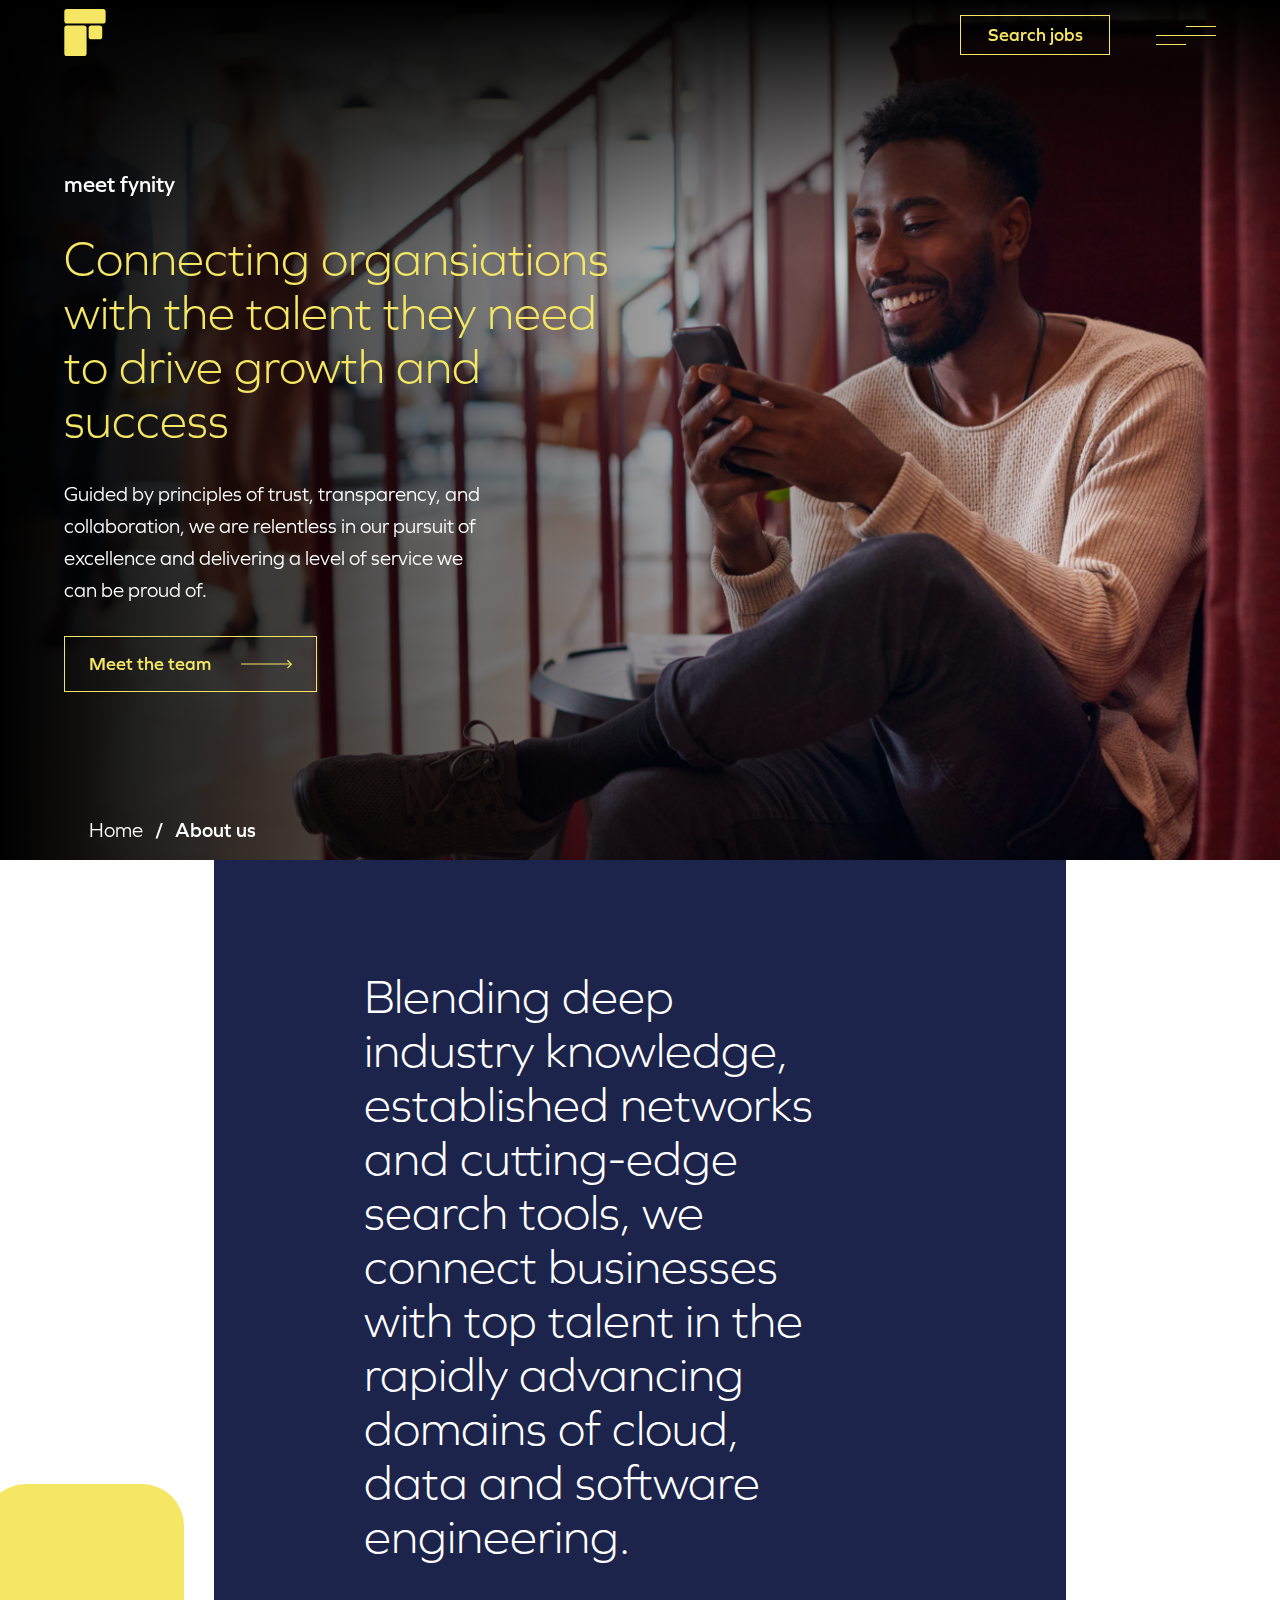
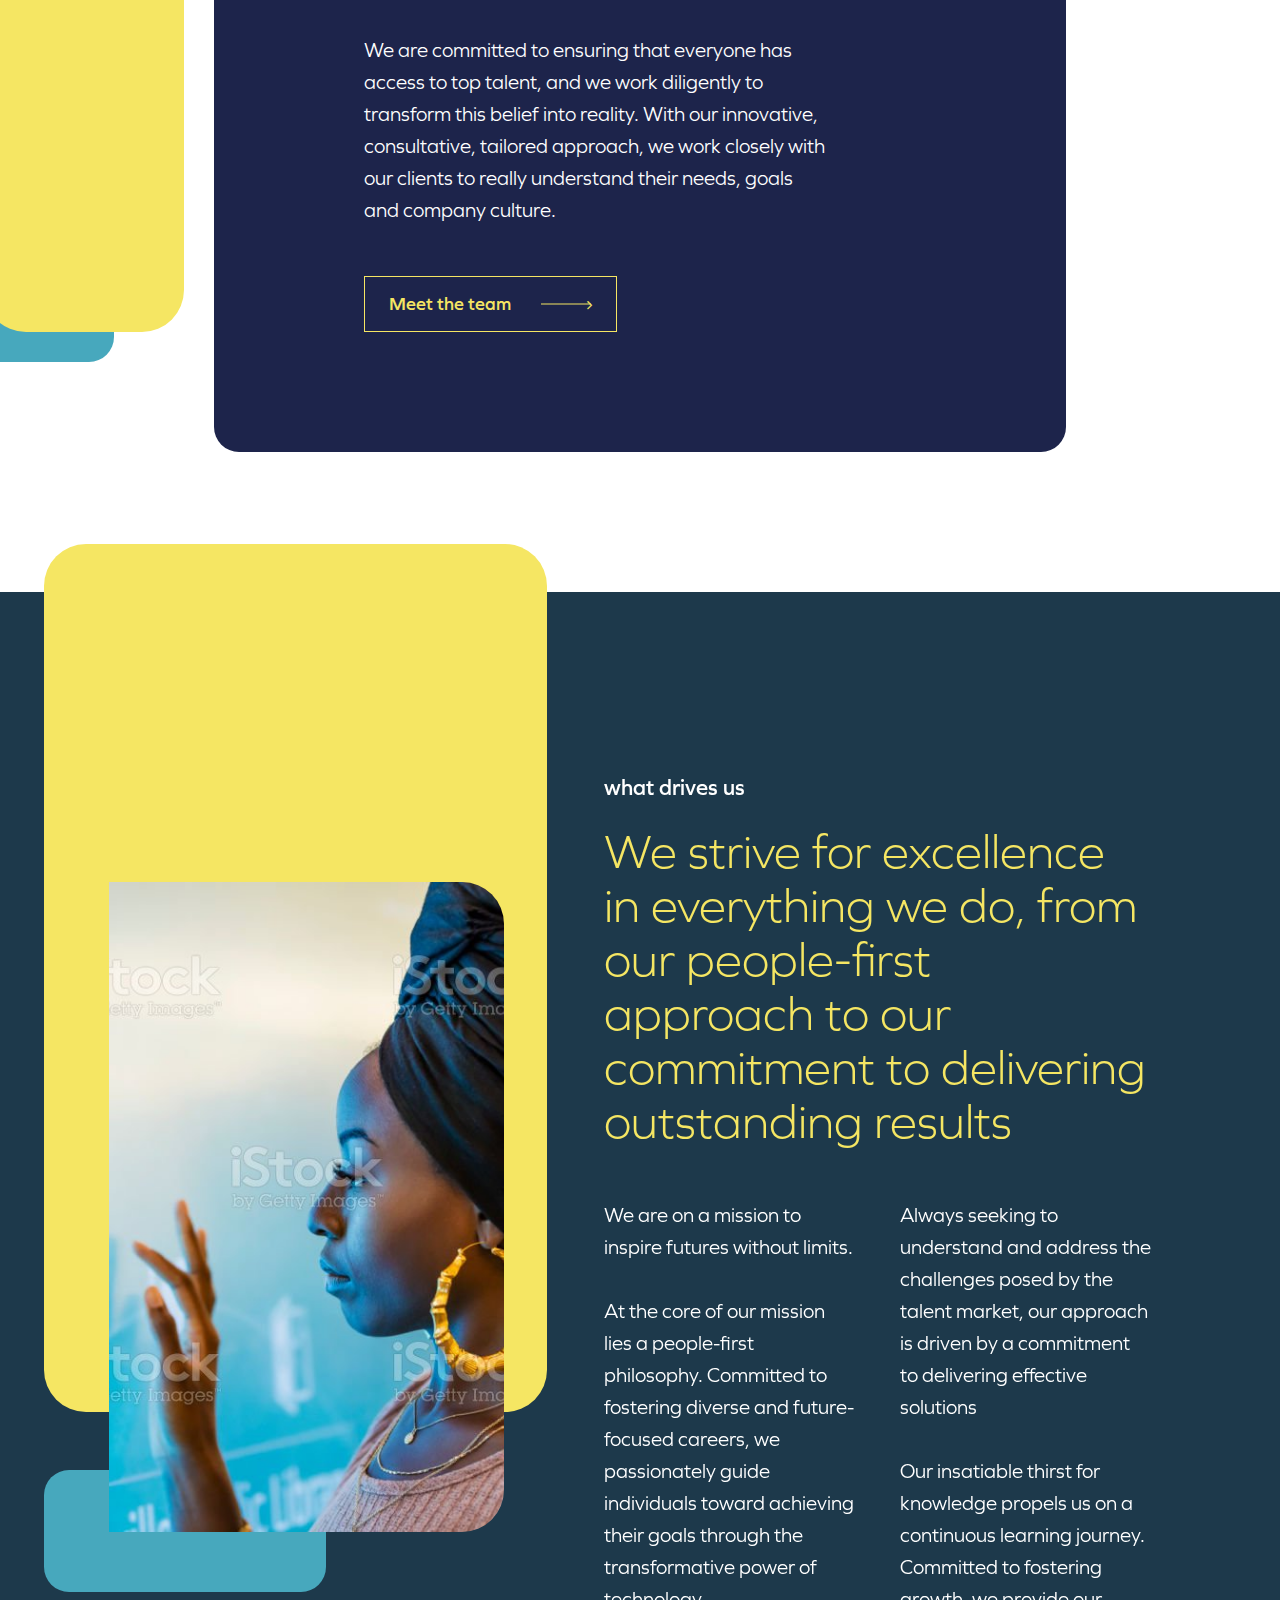
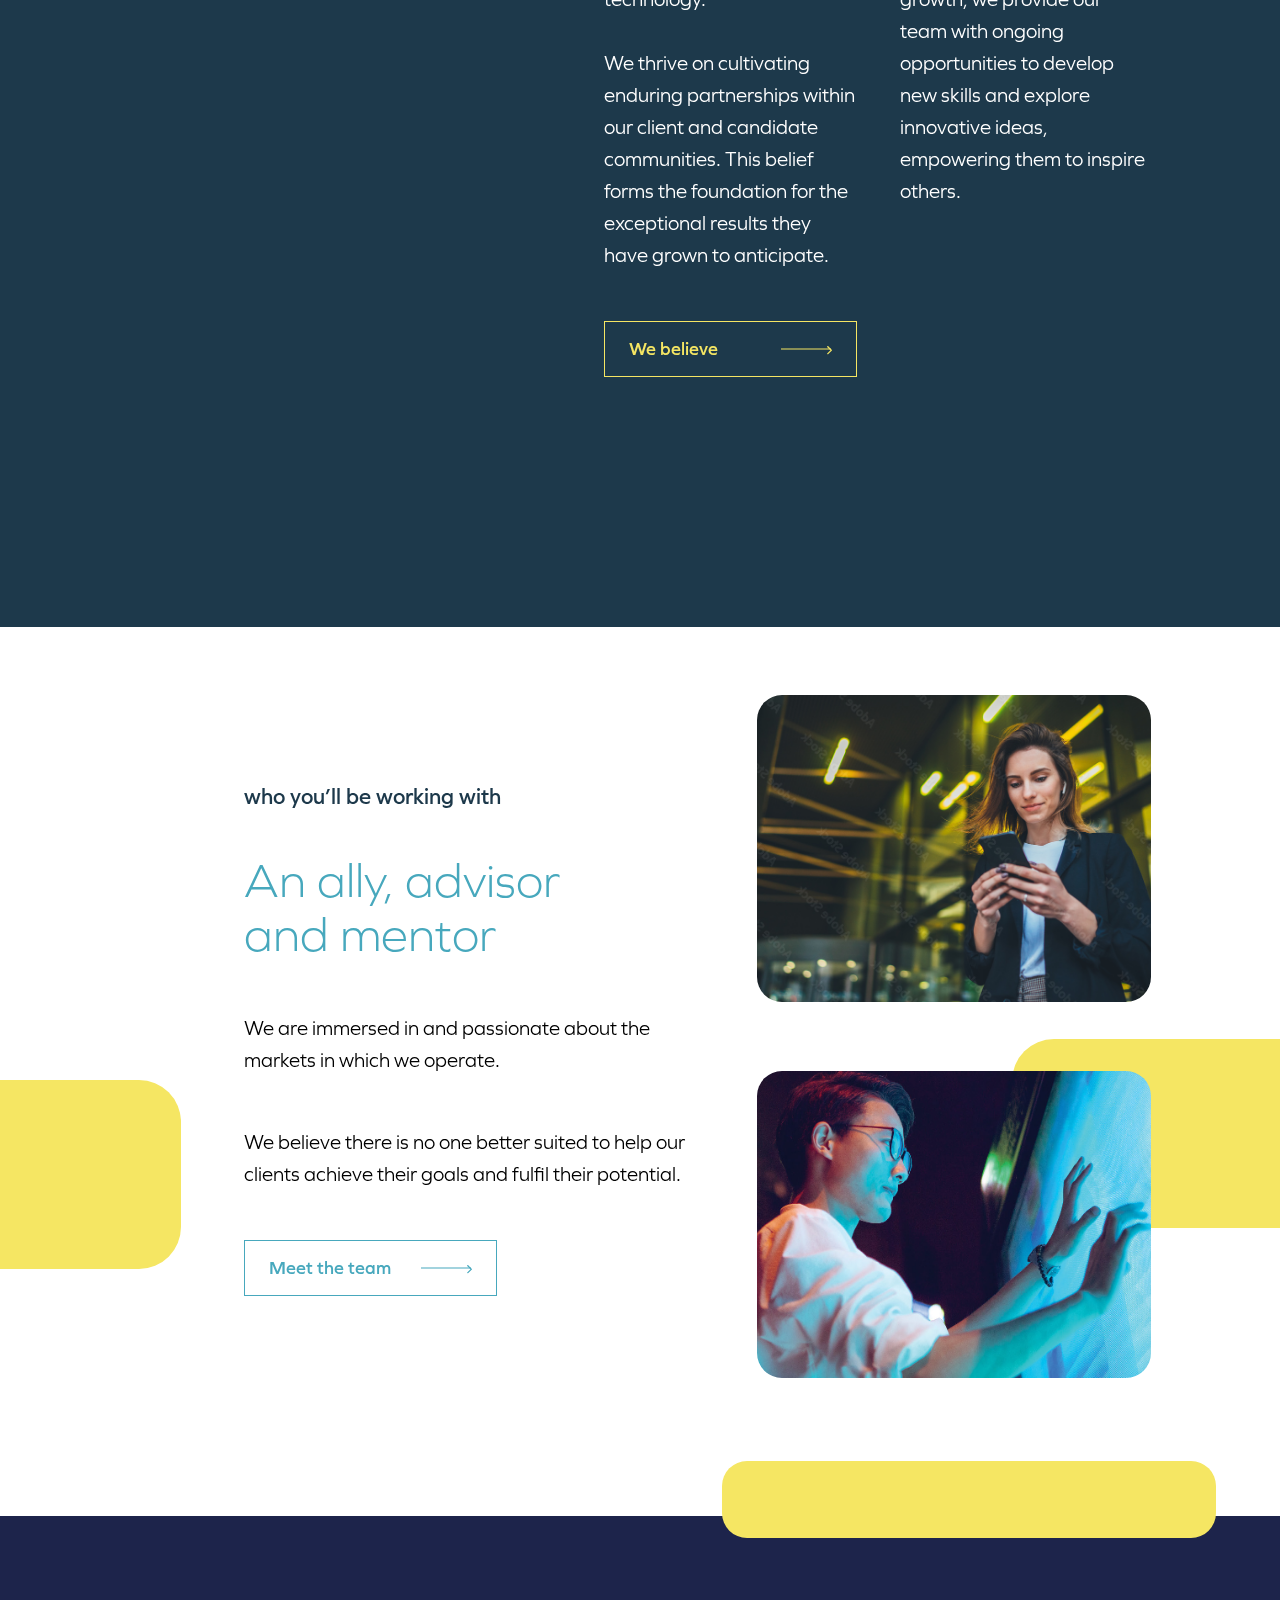
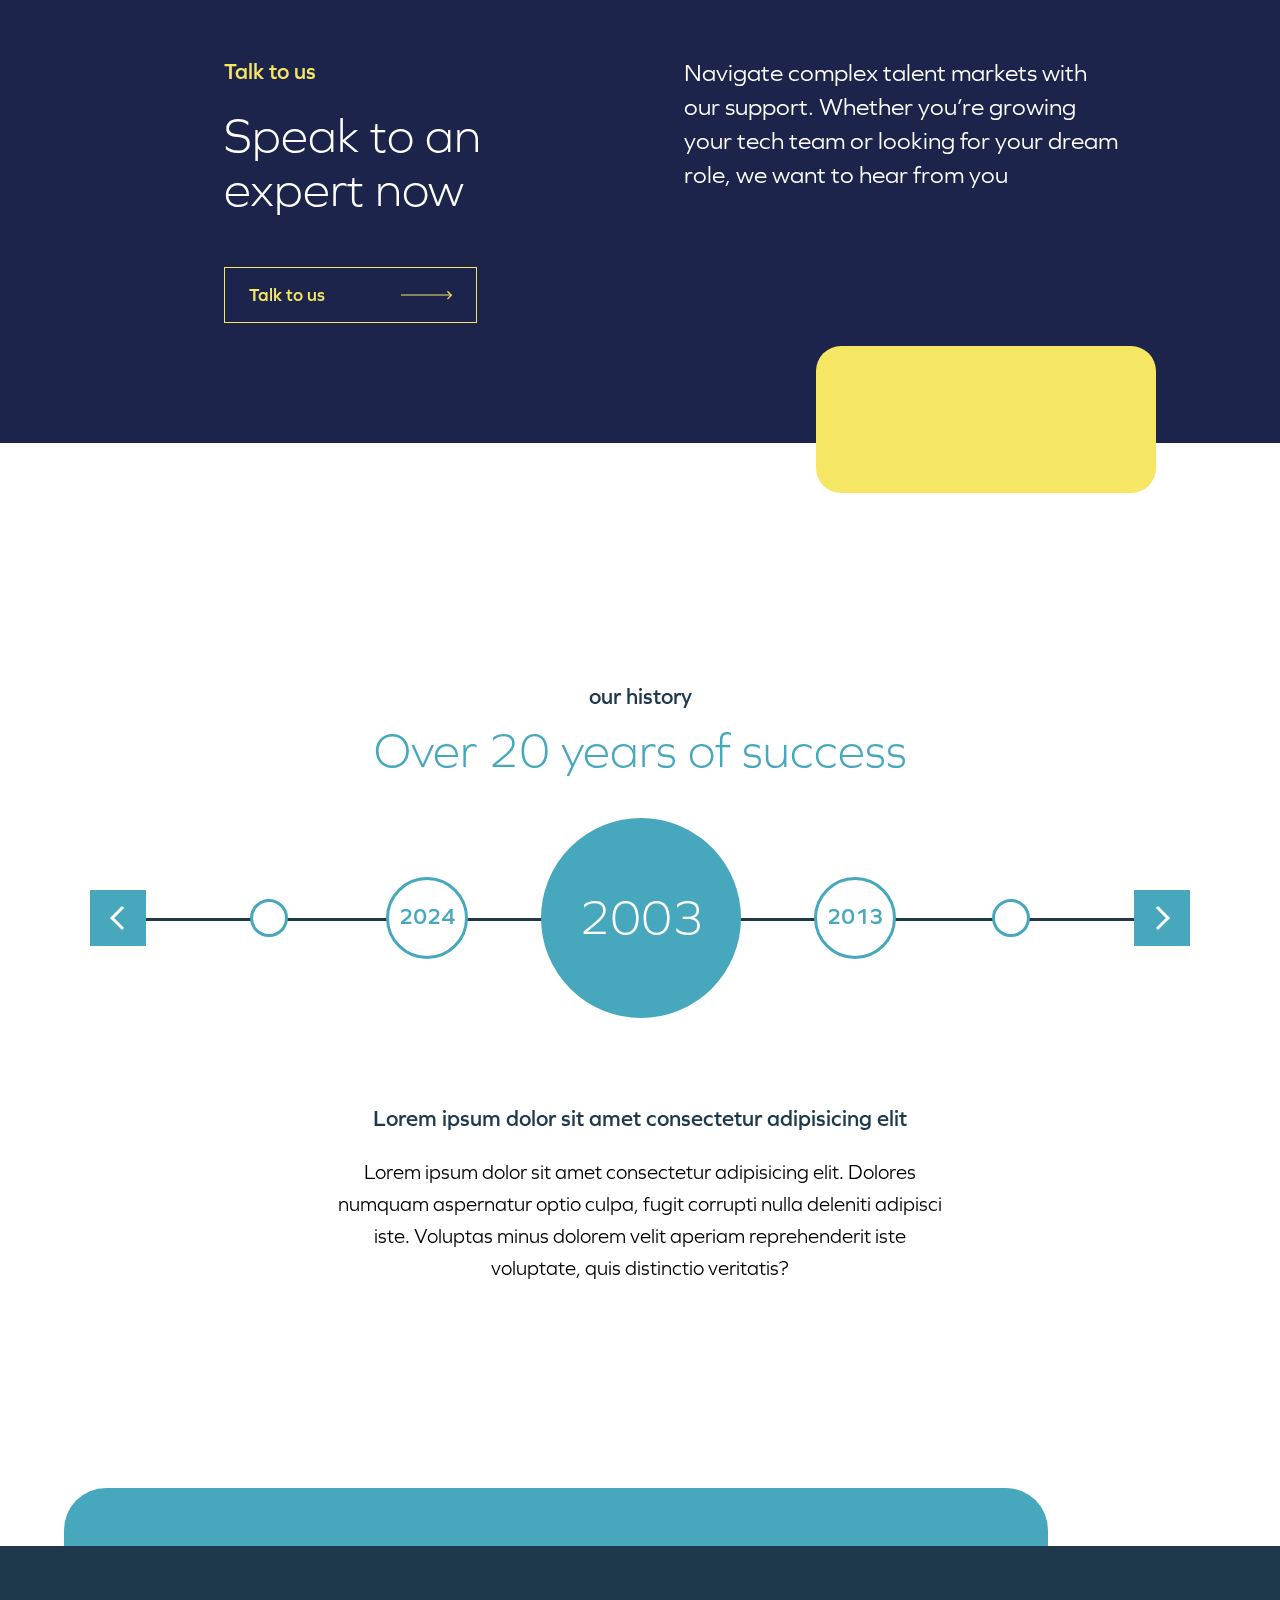
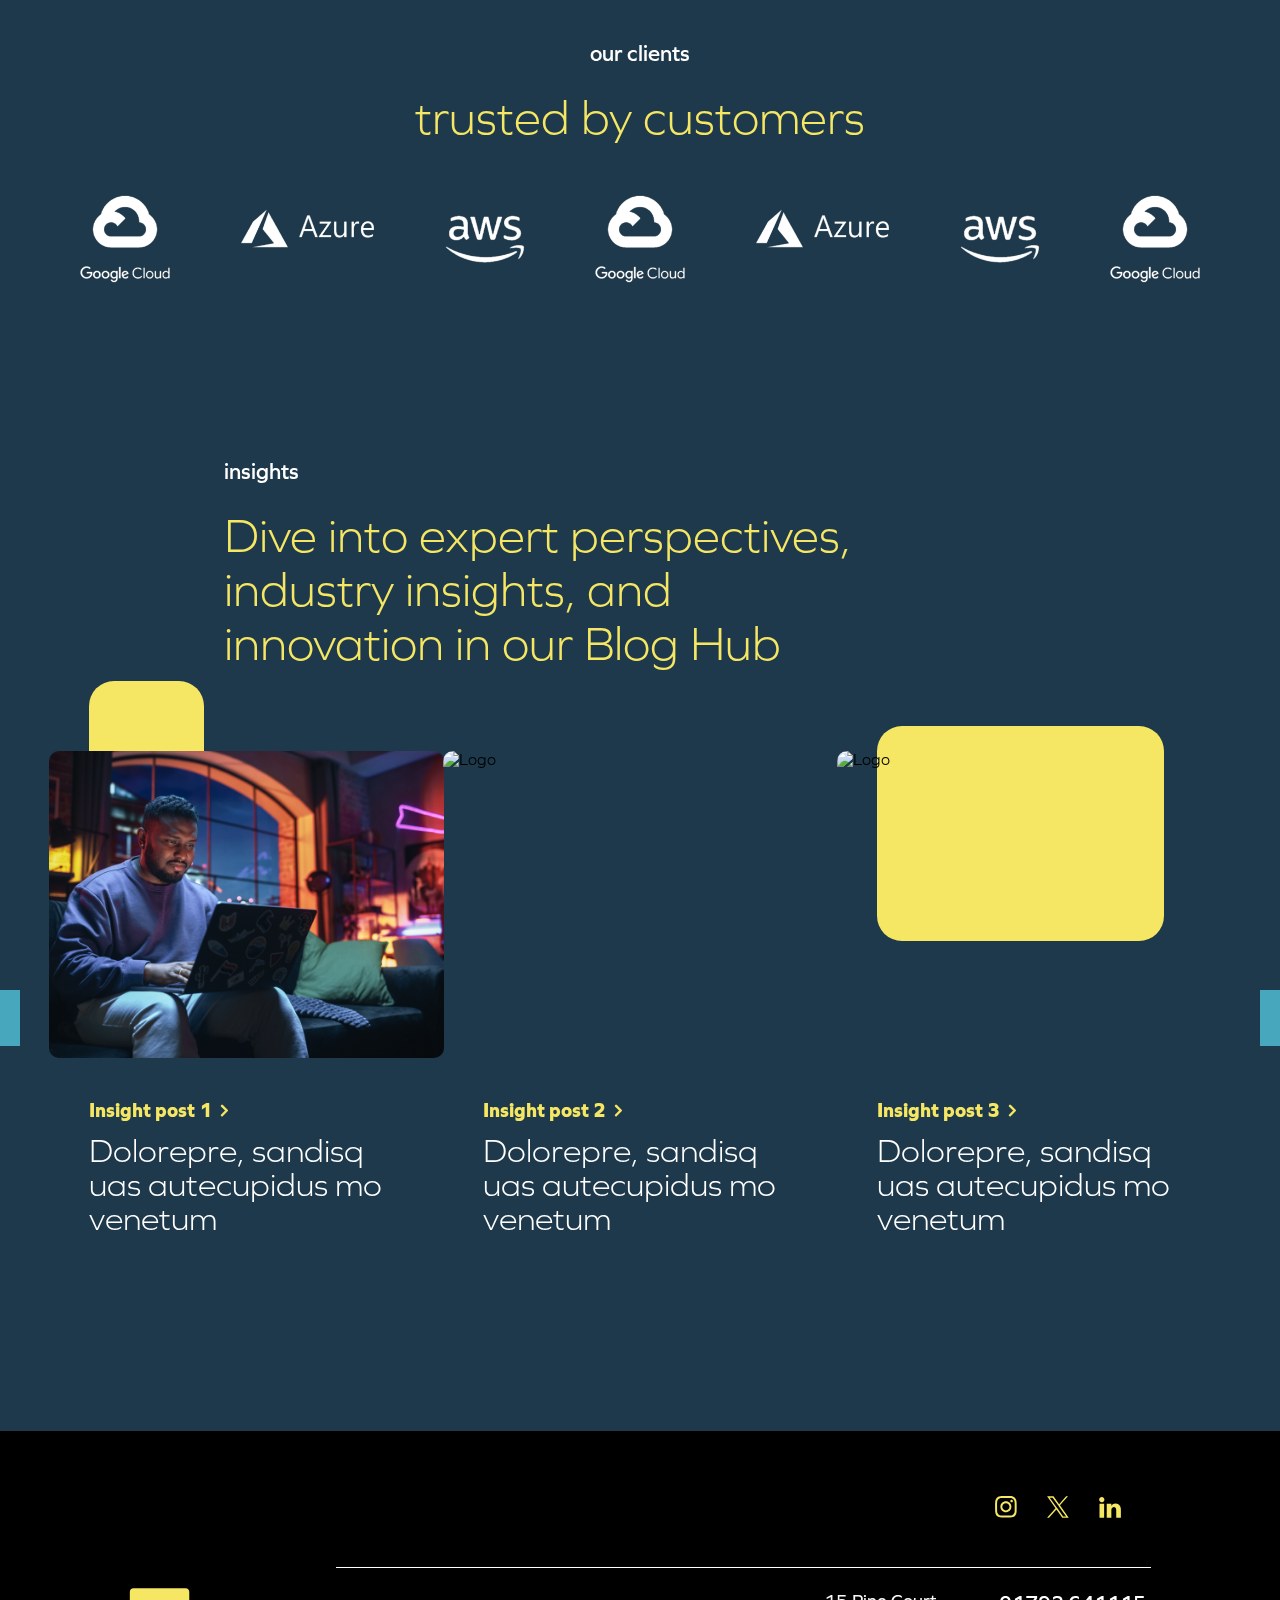
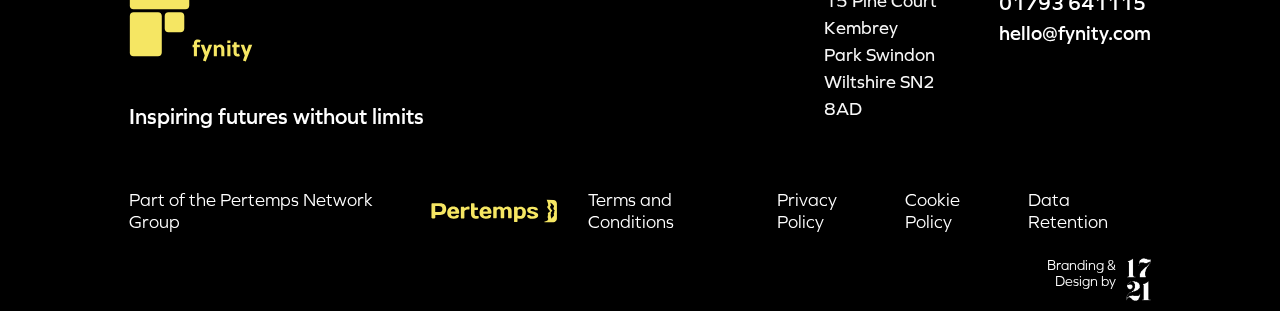
==== commit 4425f651: "update content our history section" ====
--- a/about-us/index.html
+++ b/about-us/index.html
@@ -359,41 +359,34 @@
           <div class="slider">
             <div class="slider-nav">
               <div class="item">
-                <h3 class="circle title-base c-blue">2010</h3>
+                <h3 class="circle title-base c-blue">2003</h3>
               </div>
               <div class="item">
-                <h3 class="circle title-base c-blue">2012</h3>
+                <h3 class="circle title-base c-blue">2013</h3>
               </div>
               <div class="item">
-                <h3 class="circle title-base c-blue">2014</h3>
+                <h3 class="circle title-base c-blue">2020</h3>
               </div>
               <div class="item">
-                <h3 class="circle title-base c-blue">2016</h3>
-              </div>
-              <div class="item">
-                <h3 class="circle title-base c-blue">2018</h3>
+                <h3 class="circle title-base c-blue">2024</h3>
               </div>
             </div>
             <div class="slider-for">
               <div>
-                <h3 class="title-base c-blue-bold">[2010] We pivoted from generalist to specialist.</h3>
+                <h3 class="title-base c-blue-bold">Lorem ipsum dolor sit amet consectetur adipisicing elit</h3>
+                <p class="context-base c-black">Lorem ipsum dolor sit amet consectetur adipisicing elit. Dolores numquam aspernatur optio culpa, fugit corrupti nulla deleniti adipisci iste. Voluptas minus dolorem velit aperiam reprehenderit iste voluptate, quis distinctio veritatis?</p>
+              </div>
+              <div>
+                <h3 class="title-base c-blue-bold">Became part of the Pertemps Network Group</h3>
+                <p class="context-base c-black">In 2013, after achieving continuous growth and success, The People Network proudly became part of the Pertemps Network Group, the UK’s largest independent recruitment group with a turnover approaching £1bn.</p>
+              </div>
+              <div>
+                <h3 class="title-base c-blue-bold">We pivoted from generalist to specialist.</h3>
                 <p class="context-base c-black">The People Network navigated the global pandemic by pivoting from our generalist agency roots to become a true specialist, talent solutions partner focused on Cloud, Data and Software Engineering. This shift to talent solutions reflected the partnership approach the business had built its success on.</p>
               </div>
               <div>
-                <h3 class="title-base c-blue-bold">[2012] We pivoted from generalist to specialist.</h3>
-                <p class="context-base c-black">The People Network navigated the global pandemic by pivoting from our generalist agency roots to become a true specialist, talent solutions partner focused on Cloud, Data and Software Engineering. This shift to talent solutions reflected the partnership approach the business had built its success on.</p>
-              </div>
-              <div>
-                <h3 class="title-base c-blue-bold">[2014] We pivoted from generalist to specialist.</h3>
-                <p class="context-base c-black">The People Network navigated the global pandemic by pivoting from our generalist agency roots to become a true specialist, talent solutions partner focused on Cloud, Data and Software Engineering. This shift to talent solutions reflected the partnership approach the business had built its success on.</p>
-              </div>
-              <div>
-                <h3 class="title-base c-blue-bold">[2016] We pivoted from generalist to specialist.</h3>
-                <p class="context-base c-black">The People Network navigated the global pandemic by pivoting from our generalist agency roots to become a true specialist, talent solutions partner focused on Cloud, Data and Software Engineering. This shift to talent solutions reflected the partnership approach the business had built its success on.</p>
-              </div>
-              <div>
-                <h3 class="title-base c-blue-bold">[2018] We pivoted from generalist to specialist.</h3>
-                <p class="context-base c-black">The People Network navigated the global pandemic by pivoting from our generalist agency roots to become a true specialist, talent solutions partner focused on Cloud, Data and Software Engineering. This shift to talent solutions reflected the partnership approach the business had built its success on.</p>
+                <h3 class="title-base c-blue-bold">Lorem ipsum dolor sit amet consectetur adipisicing elit</h3>
+                <p class="context-base c-black">Lorem ipsum dolor sit amet consectetur adipisicing elit. Dolores numquam aspernatur optio culpa, fugit corrupti nulla deleniti adipisci iste. Voluptas minus dolorem velit aperiam reprehenderit iste voluptate, quis distinctio veritatis?</p>
               </div>
             </div>
           </div>
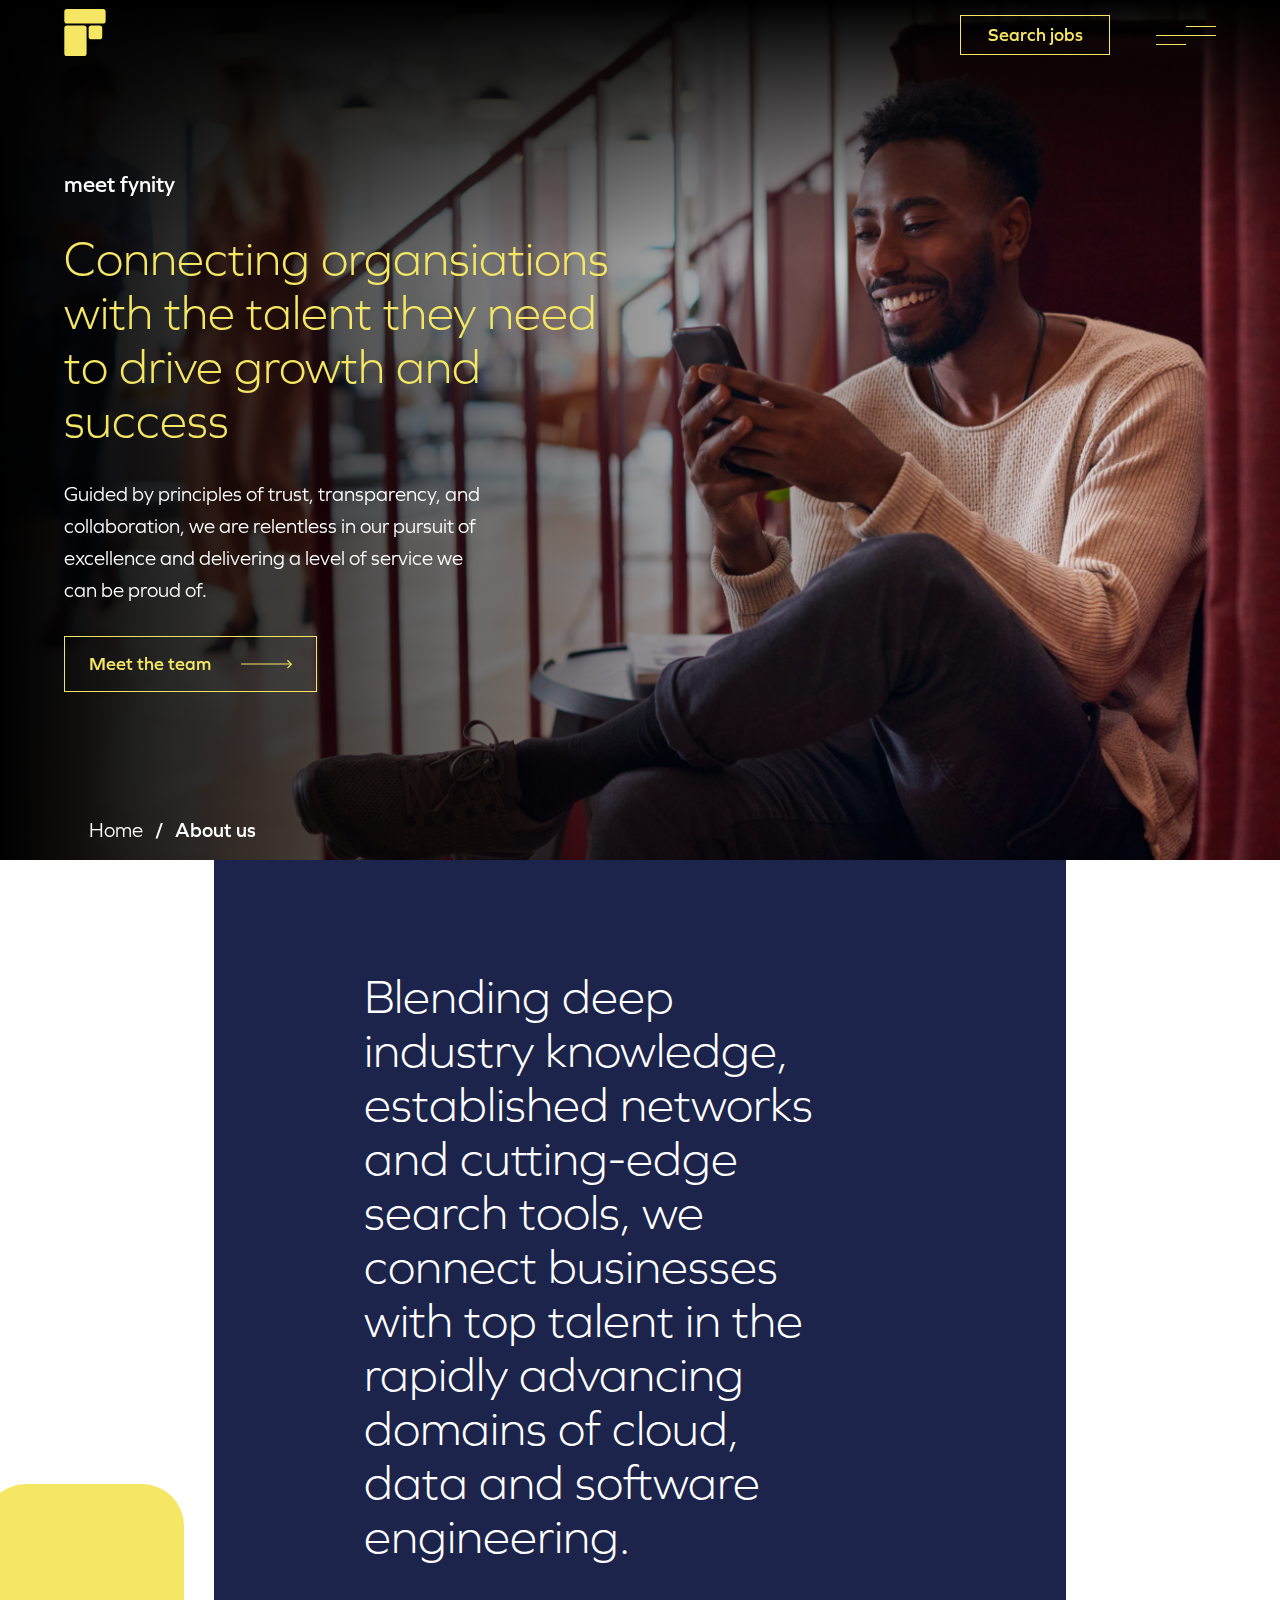
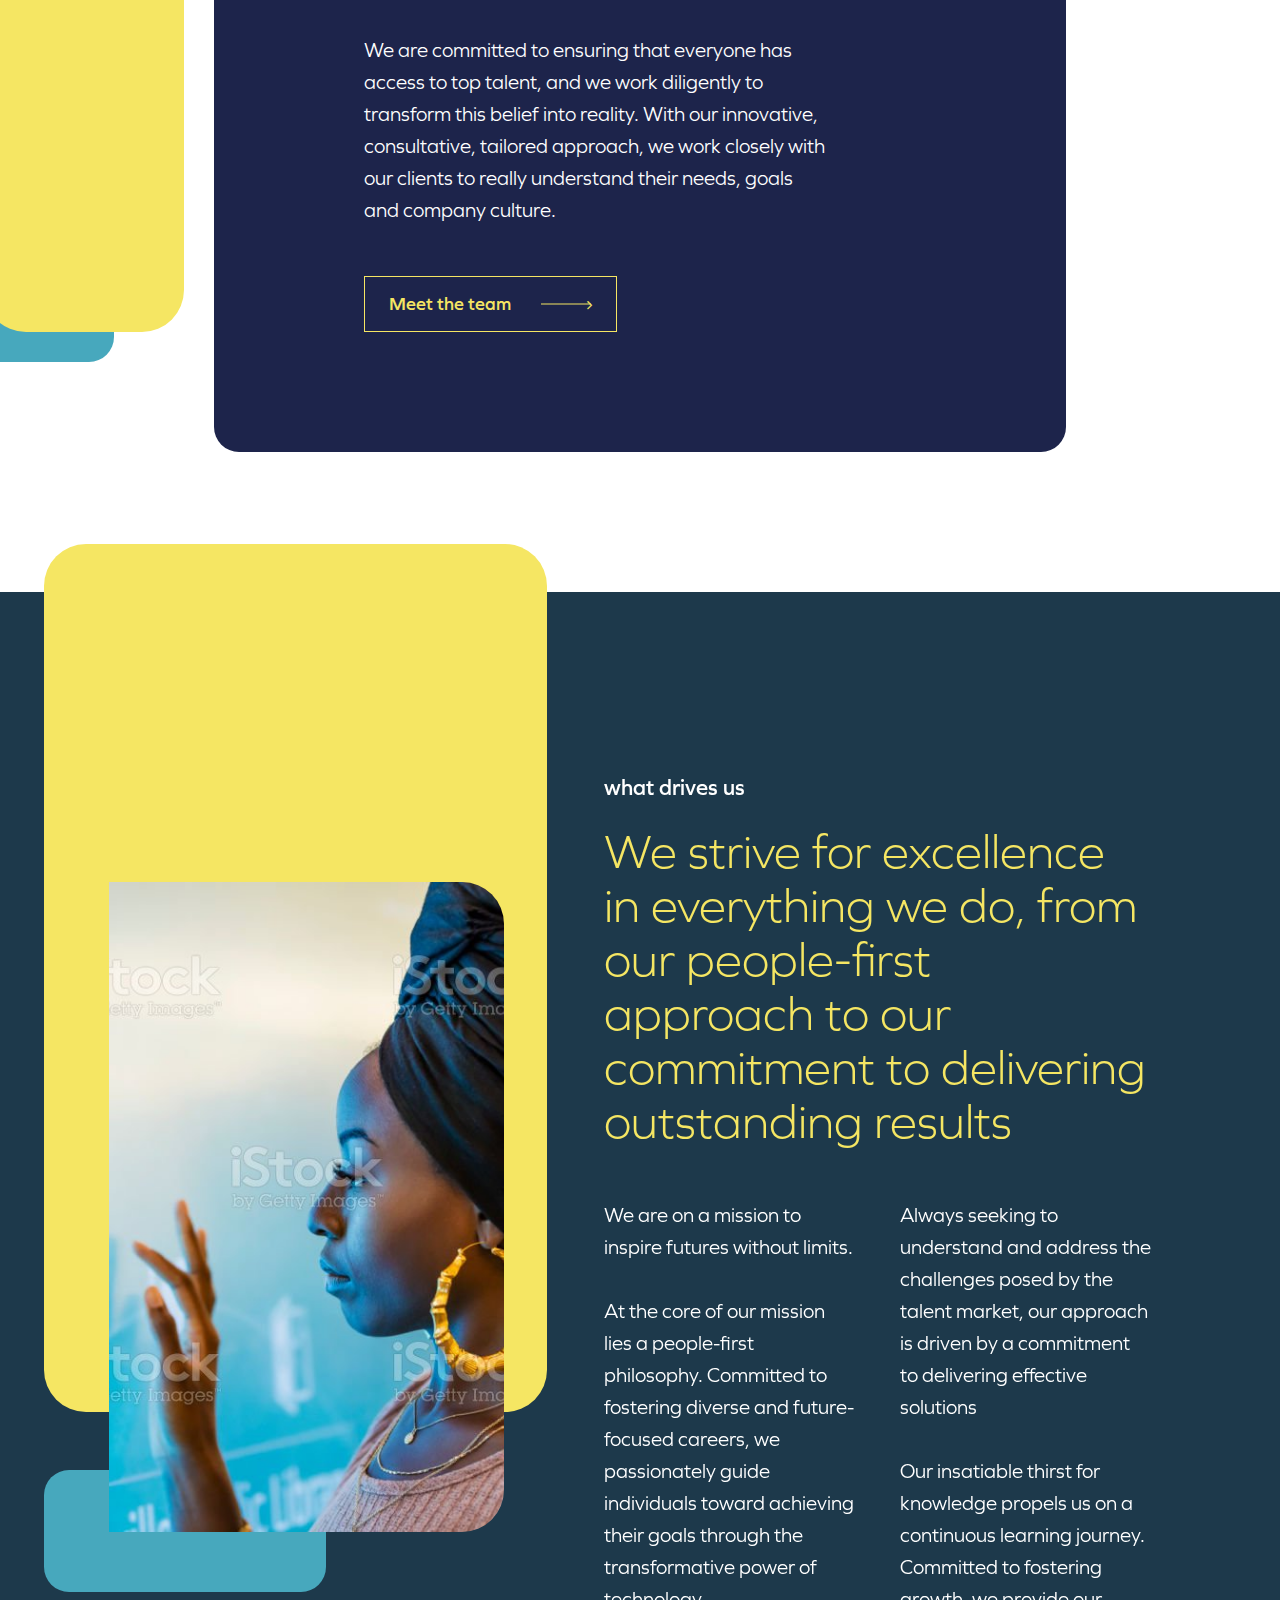
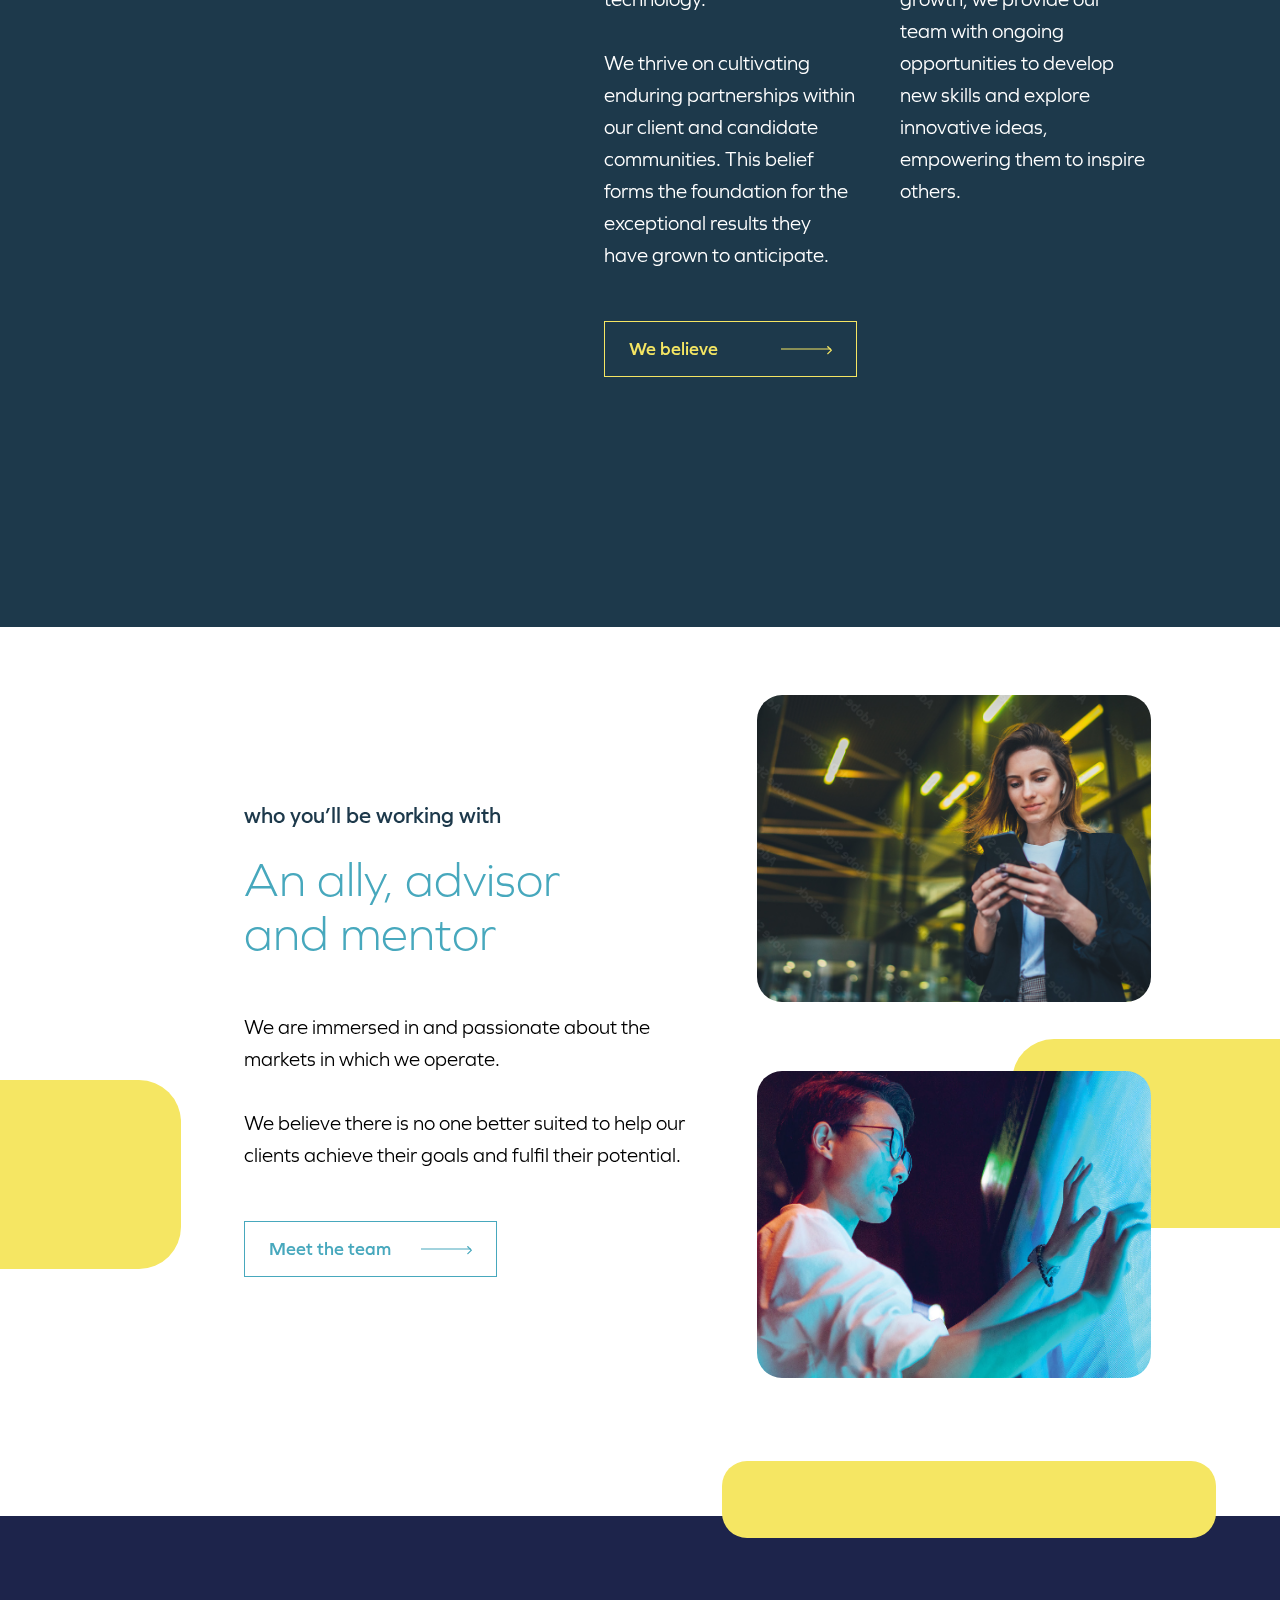
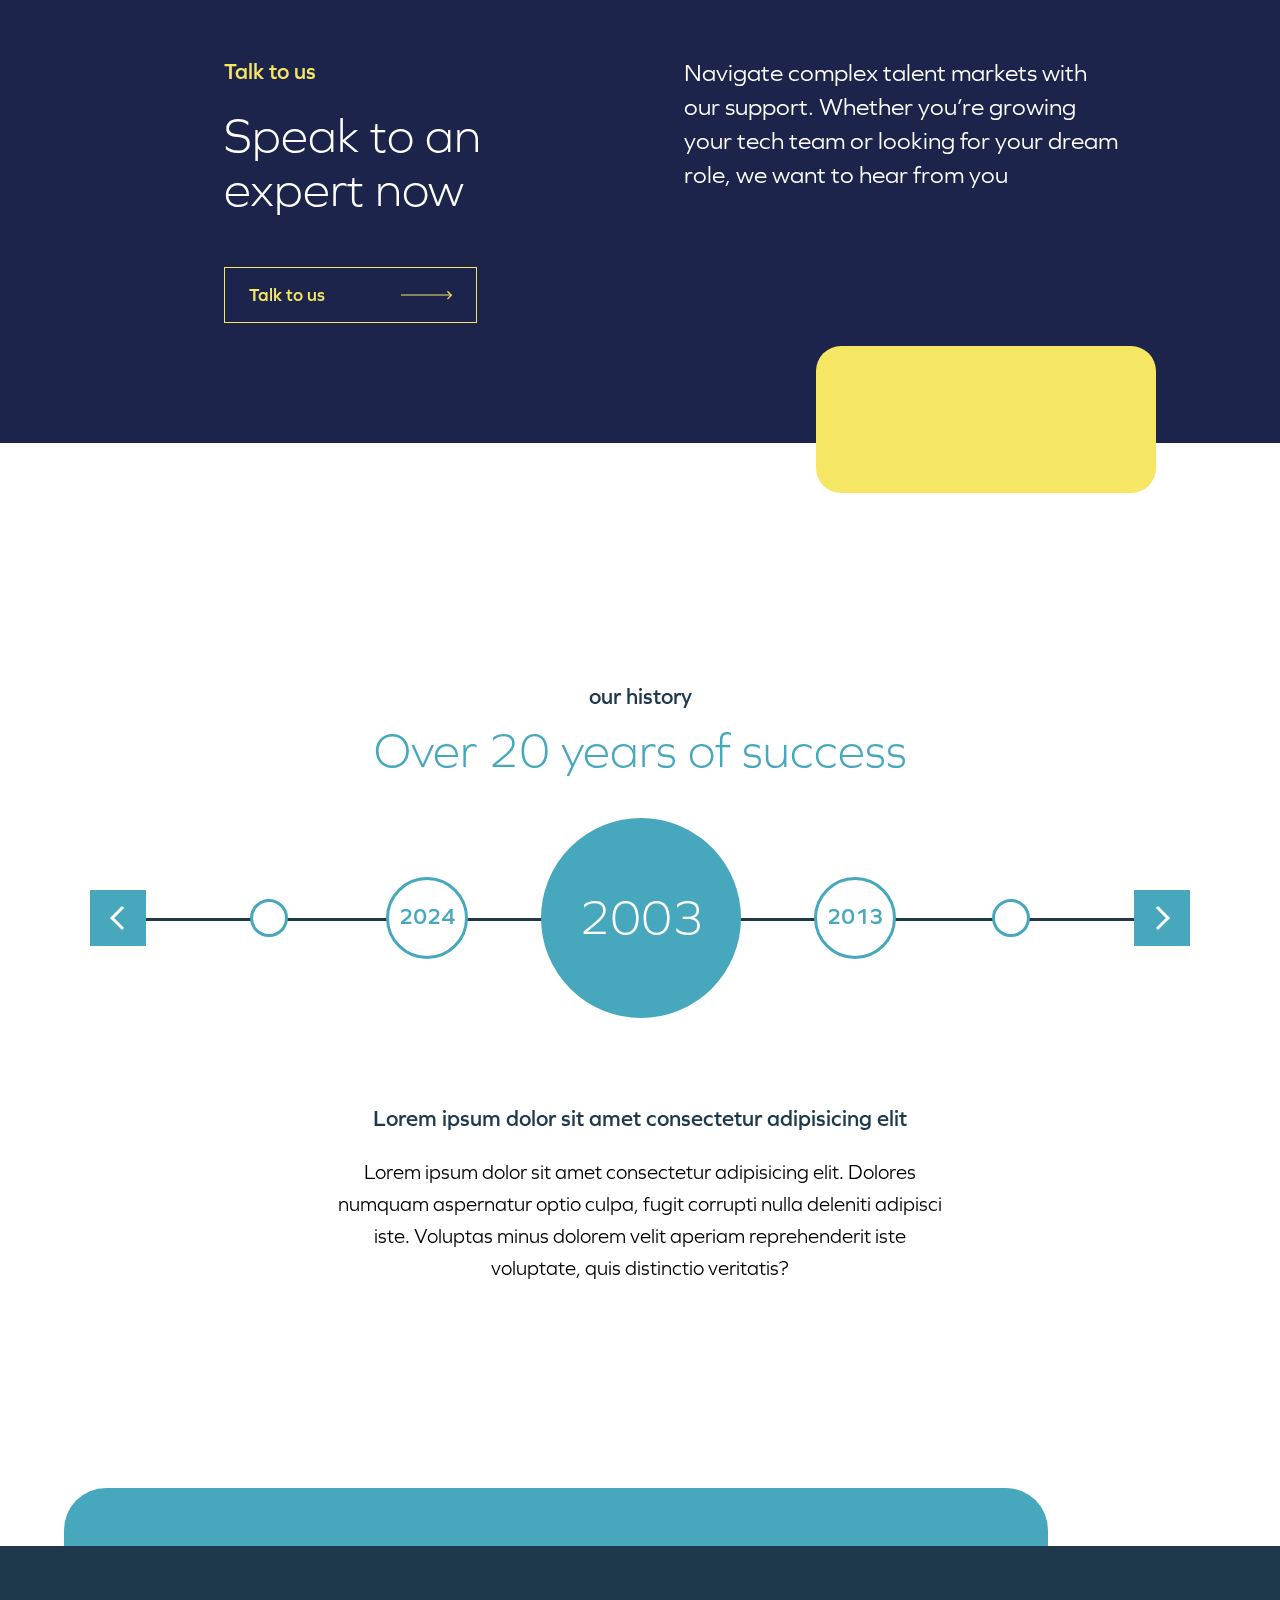
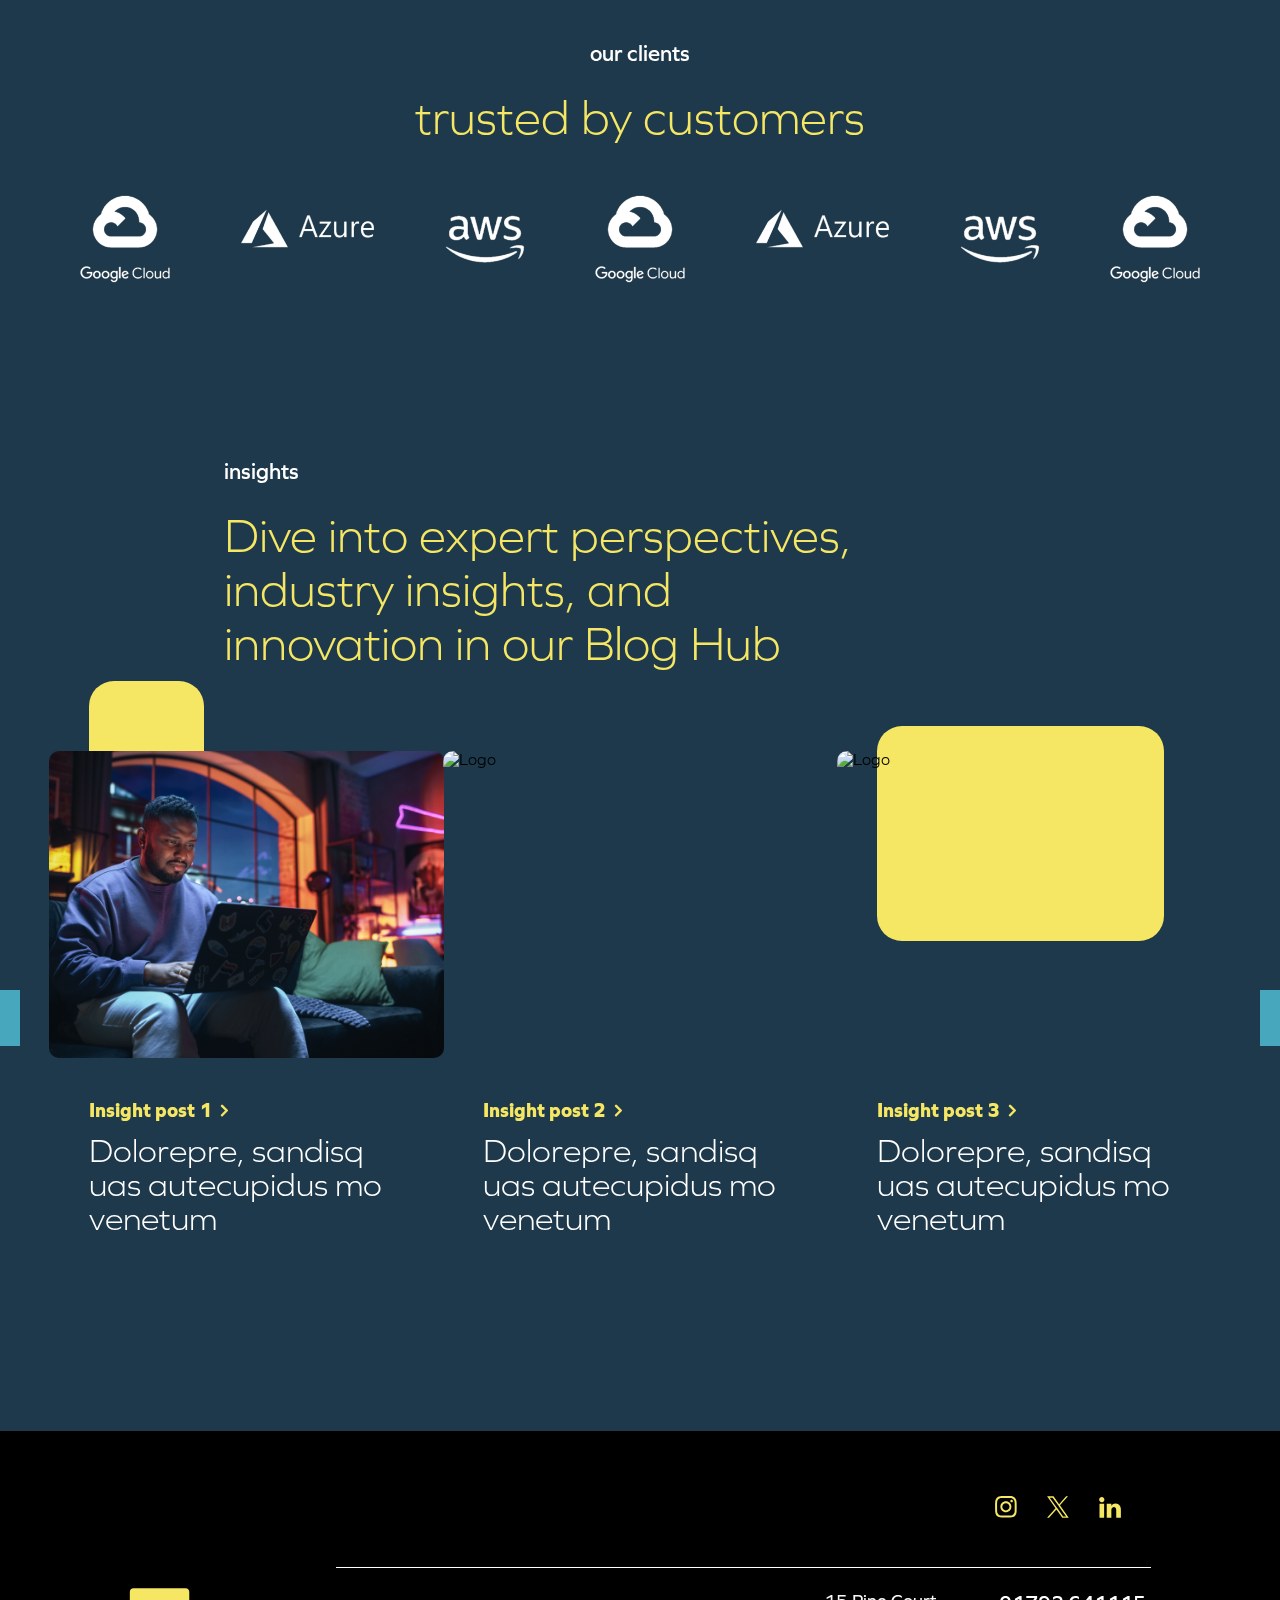
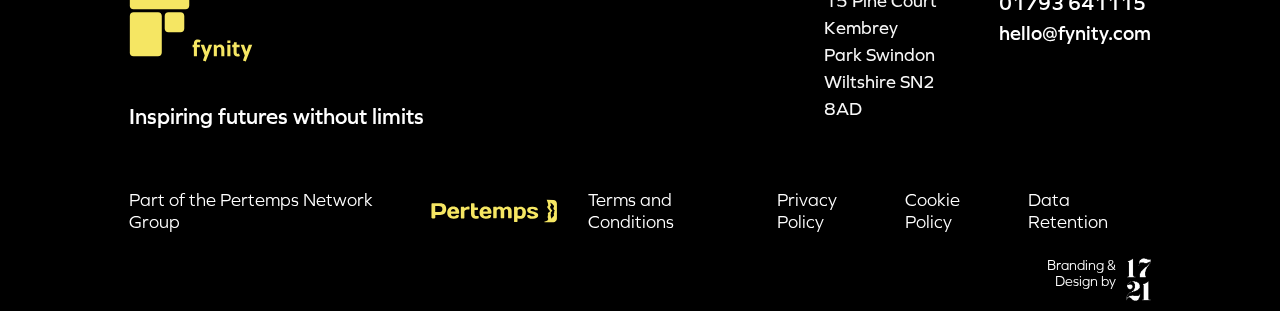
==== commit 6fb8f5a6: "fix bugs" ====
--- a/about-us/index.html
+++ b/about-us/index.html
@@ -302,8 +302,8 @@
             <p class="context-base c-black">
               We are immersed in and passionate about the markets in which we
               operate.
-            </p>
-            <p class="context-base c-black">
+              <br>
+              <br>
               We believe there is no one better suited to help our clients
               achieve their goals and fulfil their potential.
             </p>
--- a/css/index.css
+++ b/css/index.css
@@ -1678,12 +1678,17 @@
   max-width: 530px;
   margin-bottom: 80px;
 }
+#homepage .talent-solutions .slider-talent {
+  width: calc(100% + 80px);
+  margin-left: -40px;
+}
 #homepage .talent-solutions .slider-talent .item {
-  width: 255px;
+  width: 255px !important;
   min-height: 350px;
   display: flex !important;
   flex-direction: column;
   justify-content: flex-end;
+  margin: auto;
 }
 #homepage .talent-solutions .slider-talent .item img {
   width: -moz-max-content;
@@ -1709,7 +1714,7 @@
 }
 #homepage .talent-solutions .slider-talent .slick-next,
 #homepage .talent-solutions .slider-talent .slick-prev {
-  right: -146px;
+  right: -200px;
 }
 #homepage .talent-solutions .slider-talent .slick-prev {
   transform: translateY(-50%) scaleX(-1);
@@ -1844,10 +1849,22 @@
   color: #ffffff;
 }
 
+@media (max-width: 1400px) {
+  #homepage .talent-solutions .slider-talent .slick-prev {
+    left: -160px;
+  }
+  #homepage .talent-solutions .slider-talent .slick-next {
+    right: -160px;
+  }
+}
 @media (max-width: 1270px) {
   #homepage .talent-solutions .container {
     padding: 0 30px;
   }
+  #homepage .talent-solutions .slider-talent {
+    width: calc(100% + 60px);
+    margin-left: -30px;
+  }
   #homepage .talent-solutions .slider-talent .slick-prev {
     transform: translateY(-50%) scaleX(-1);
     left: -80px;
@@ -1870,6 +1887,16 @@
 @media (max-width: 992px) {
   #homepage .find-role .bluebox .form .input {
     width: 250px;
+  }
+  #homepage .talent-solutions .slider-talent {
+    width: 100%;
+    margin-left: 0px;
+  }
+  #homepage .talent-solutions .slider-talent .slick-prev {
+    left: -70px;
+  }
+  #homepage .talent-solutions .slider-talent .slick-next {
+    right: -70px;
   }
   #homepage .mission .block {
     padding: 170px 50px;
@@ -2281,7 +2308,7 @@
   max-width: 445px;
 }
 #about-us .working-with .left .title-base {
-  margin-bottom: 40px;
+  margin-bottom: 20px;
 }
 #about-us .working-with .left .subtitle-base {
   max-width: 400px;
@@ -2592,7 +2619,7 @@
   #about-us .drives-us .container .left::before {
     width: 310px;
     height: 391px;
-    top: -100px;
+    top: 80px;
     left: -30px;
     border-radius: 15px;
   }
@@ -2610,6 +2637,9 @@
   }
   #about-us .drives-us .container .right {
     padding: 0;
+  }
+  #about-us .drives-us .container .right h4 {
+    margin-bottom: 30px;
   }
   #about-us .working-with .container {
     padding: 32px 0 50px;
@@ -2636,7 +2666,7 @@
     margin-bottom: 20px;
   }
   #about-us .working-with .container .left .subtitle-base {
-    margin-bottom: 20px;
+    margin-bottom: 30px;
   }
   #about-us .working-with .container .left .context-base {
     margin-bottom: 30px;
@@ -5161,13 +5191,13 @@
 }
 #key-hire .if-you .container::before {
   content: "";
-  width: 122px;
-  height: 282px;
+  width: 202px;
+  height: 342px;
   background: #47a8bd;
   border-radius: 25px;
   position: absolute;
-  top: -50px;
-  left: -70px;
+  top: -20px;
+  left: -140px;
 }
 #key-hire .if-you .container::after {
   content: "";
@@ -5182,6 +5212,17 @@
 #key-hire .if-you .container .left {
   max-width: 365px;
   margin: auto;
+  position: relative;
+}
+#key-hire .if-you .container .left::before {
+  content: "";
+  width: 160px;
+  height: 70px;
+  background: #f5e663;
+  border-radius: 12px;
+  position: absolute;
+  top: -120px;
+  left: -295px;
 }
 #key-hire .if-you .container .left .subtitle-base {
   margin-bottom: 50px;
@@ -5418,7 +5459,7 @@
 
 @media (max-width: 1270px) {
   #key-hire .if-you .container::before {
-    left: -120px;
+    left: -280px;
   }
   #key-hire .client-say .container {
     padding: 0 40px;
@@ -5427,9 +5468,6 @@
 @media (max-width: 992px) {
   #key-hire .banner .container .left {
     width: 70%;
-  }
-  #key-hire .if-you .container::before {
-    left: -140px;
   }
   #key-hire .if-you .left {
     min-width: 365px;
@@ -5469,13 +5507,33 @@
     margin-bottom: 20px;
   }
   #key-hire .if-you {
+    padding: 70px 0;
     margin: 0;
   }
   #key-hire .if-you .container {
+    flex-direction: column-reverse;
     padding: 0;
   }
   #key-hire .if-you .container::before {
     content: none;
+  }
+  #key-hire .if-you .container .left {
+    padding-right: 0;
+    min-width: auto;
+  }
+  #key-hire .if-you .container .left .subtitle-base {
+    margin-bottom: 20px;
+  }
+  #key-hire .if-you .container .right {
+    margin-bottom: 30px;
+  }
+  #key-hire .if-you .container .right img {
+    display: block;
+    width: 100%;
+    max-width: 350px;
+    height: 250px;
+    border-radius: 12px;
+    margin: auto;
   }
   #key-hire .whitebox {
     padding: 80px 0;
